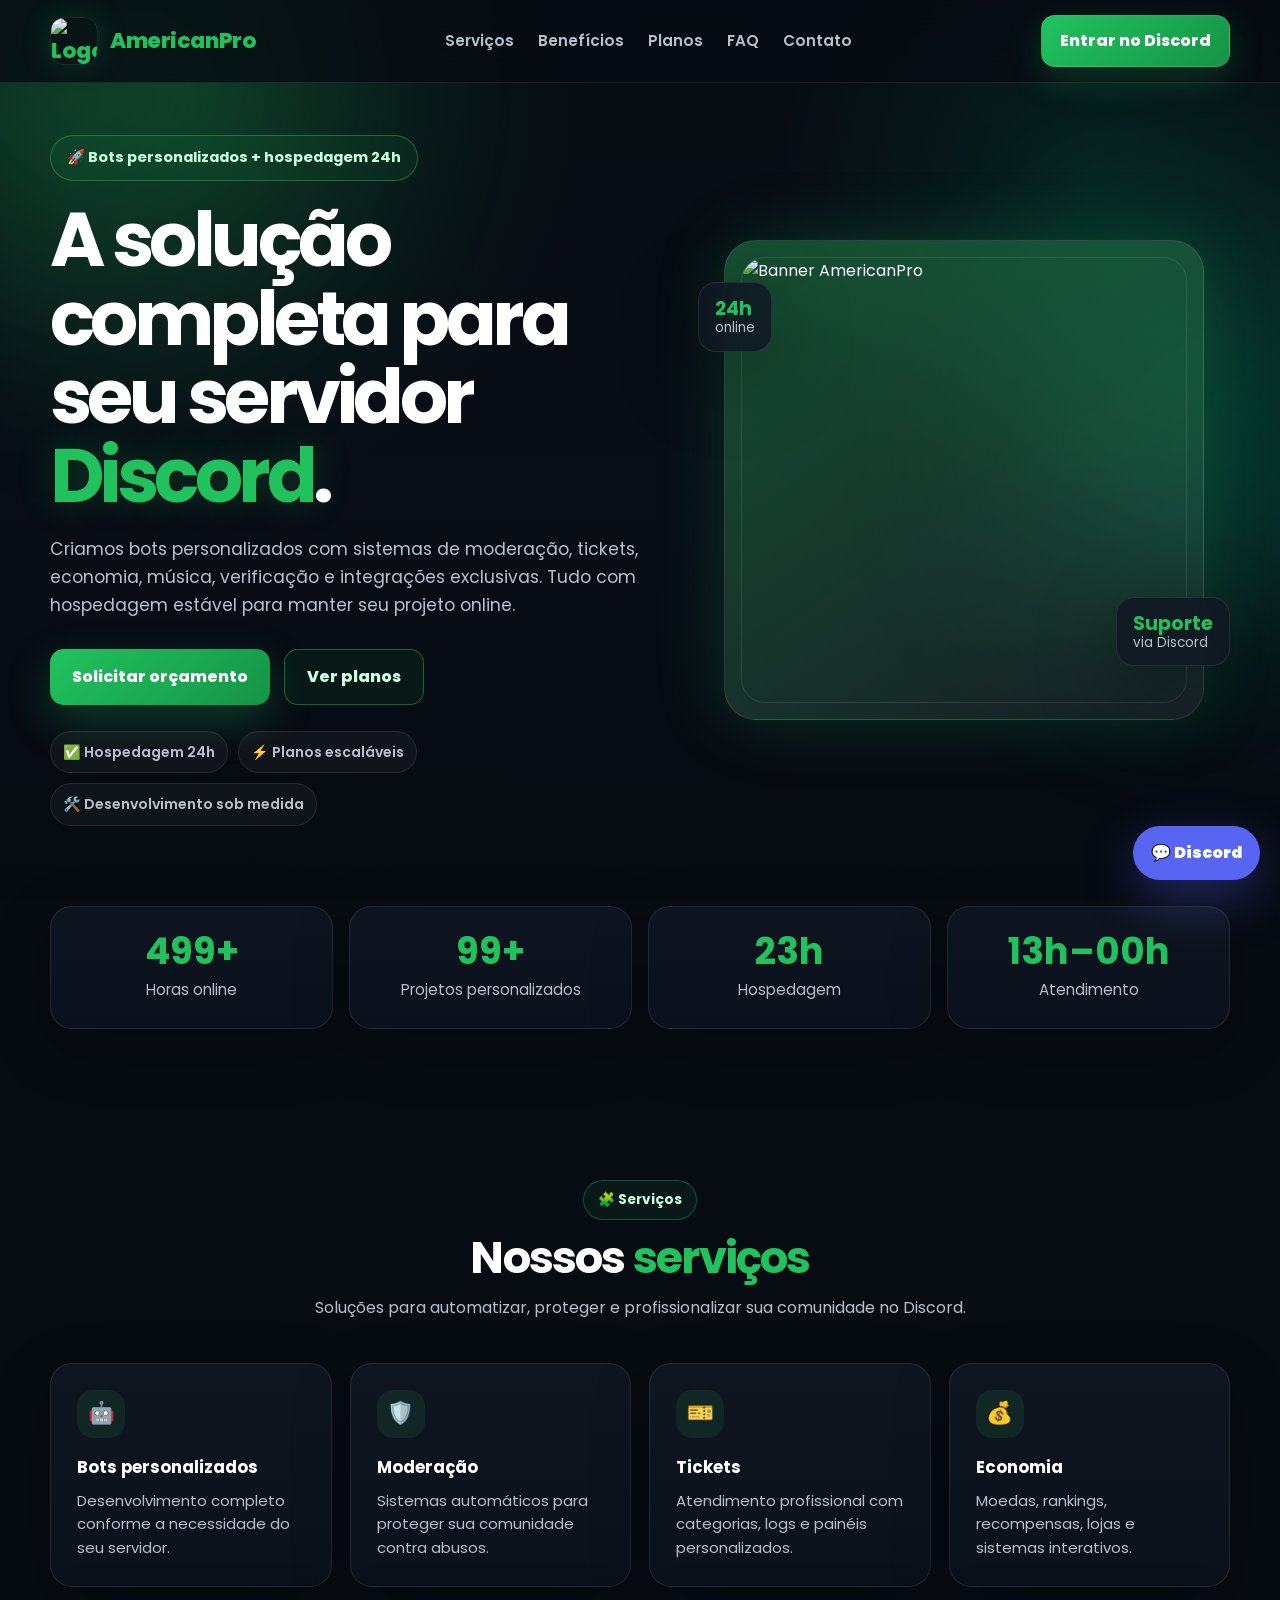
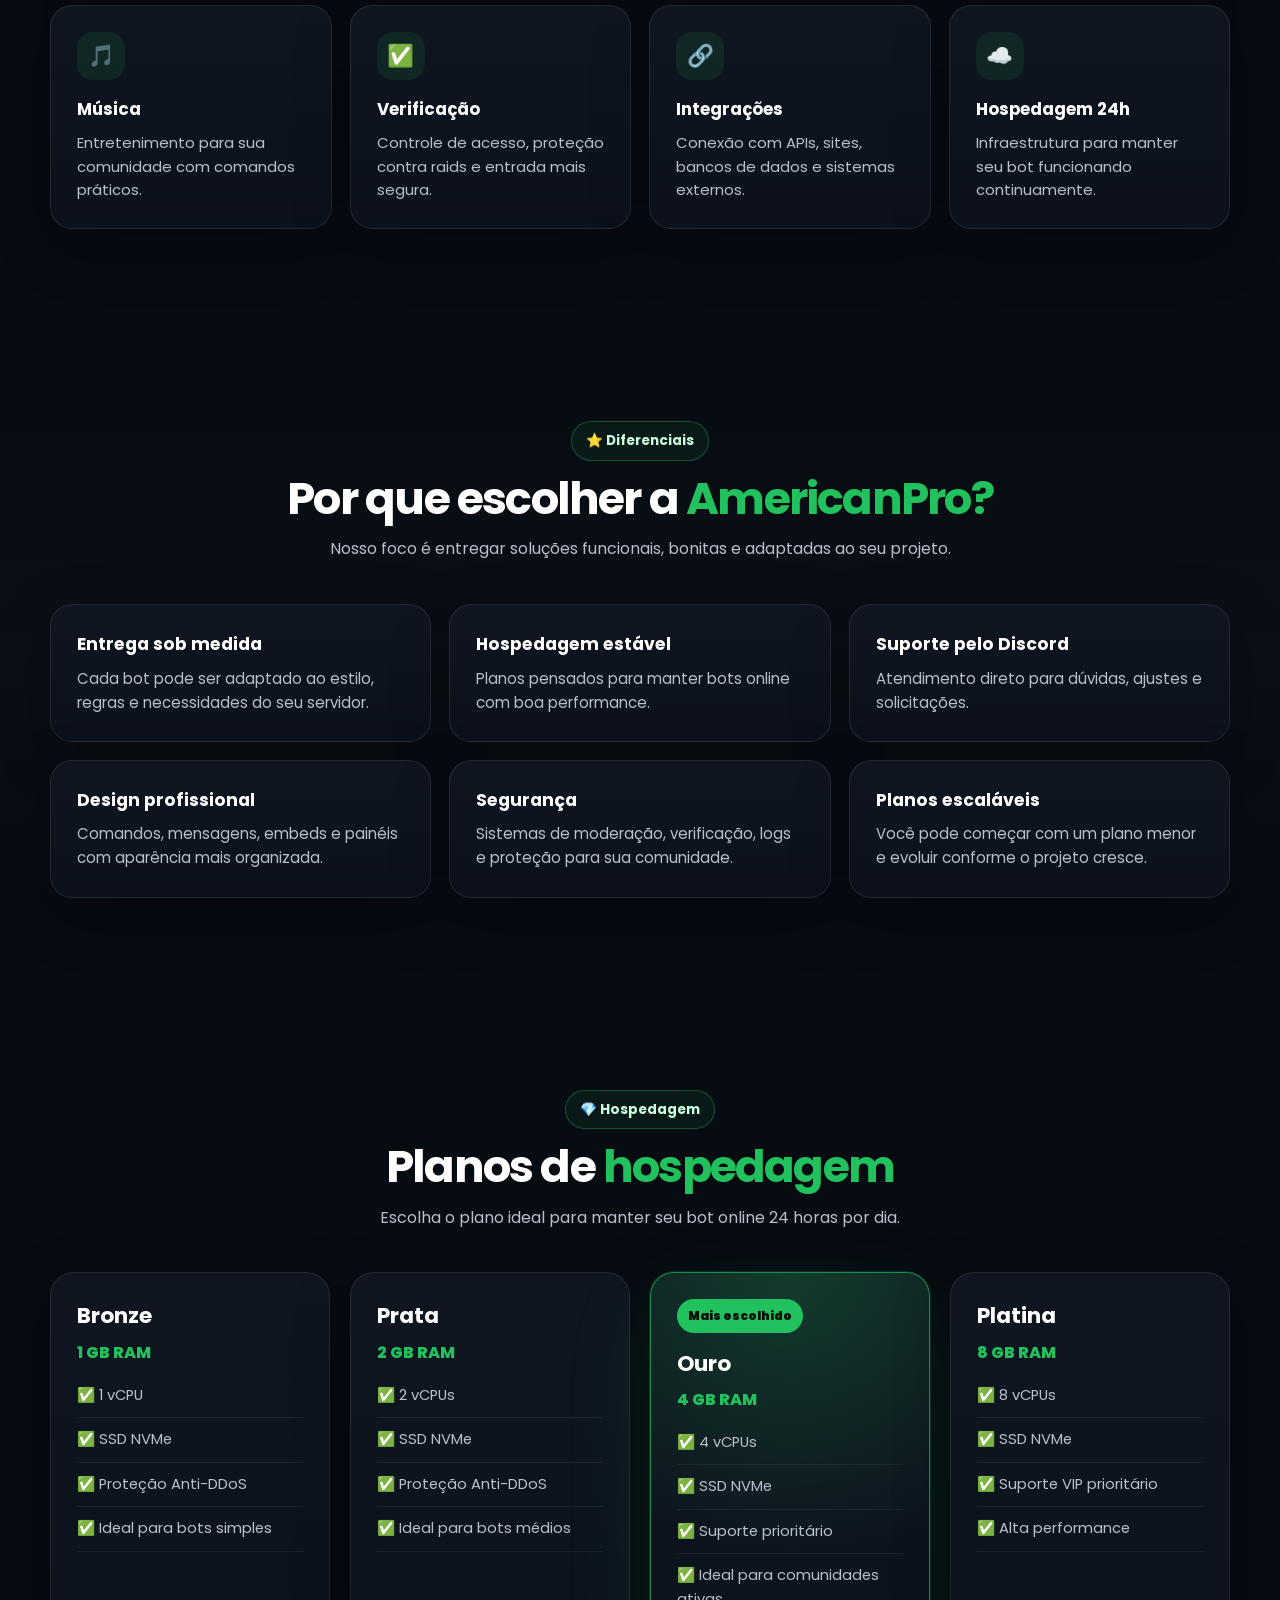
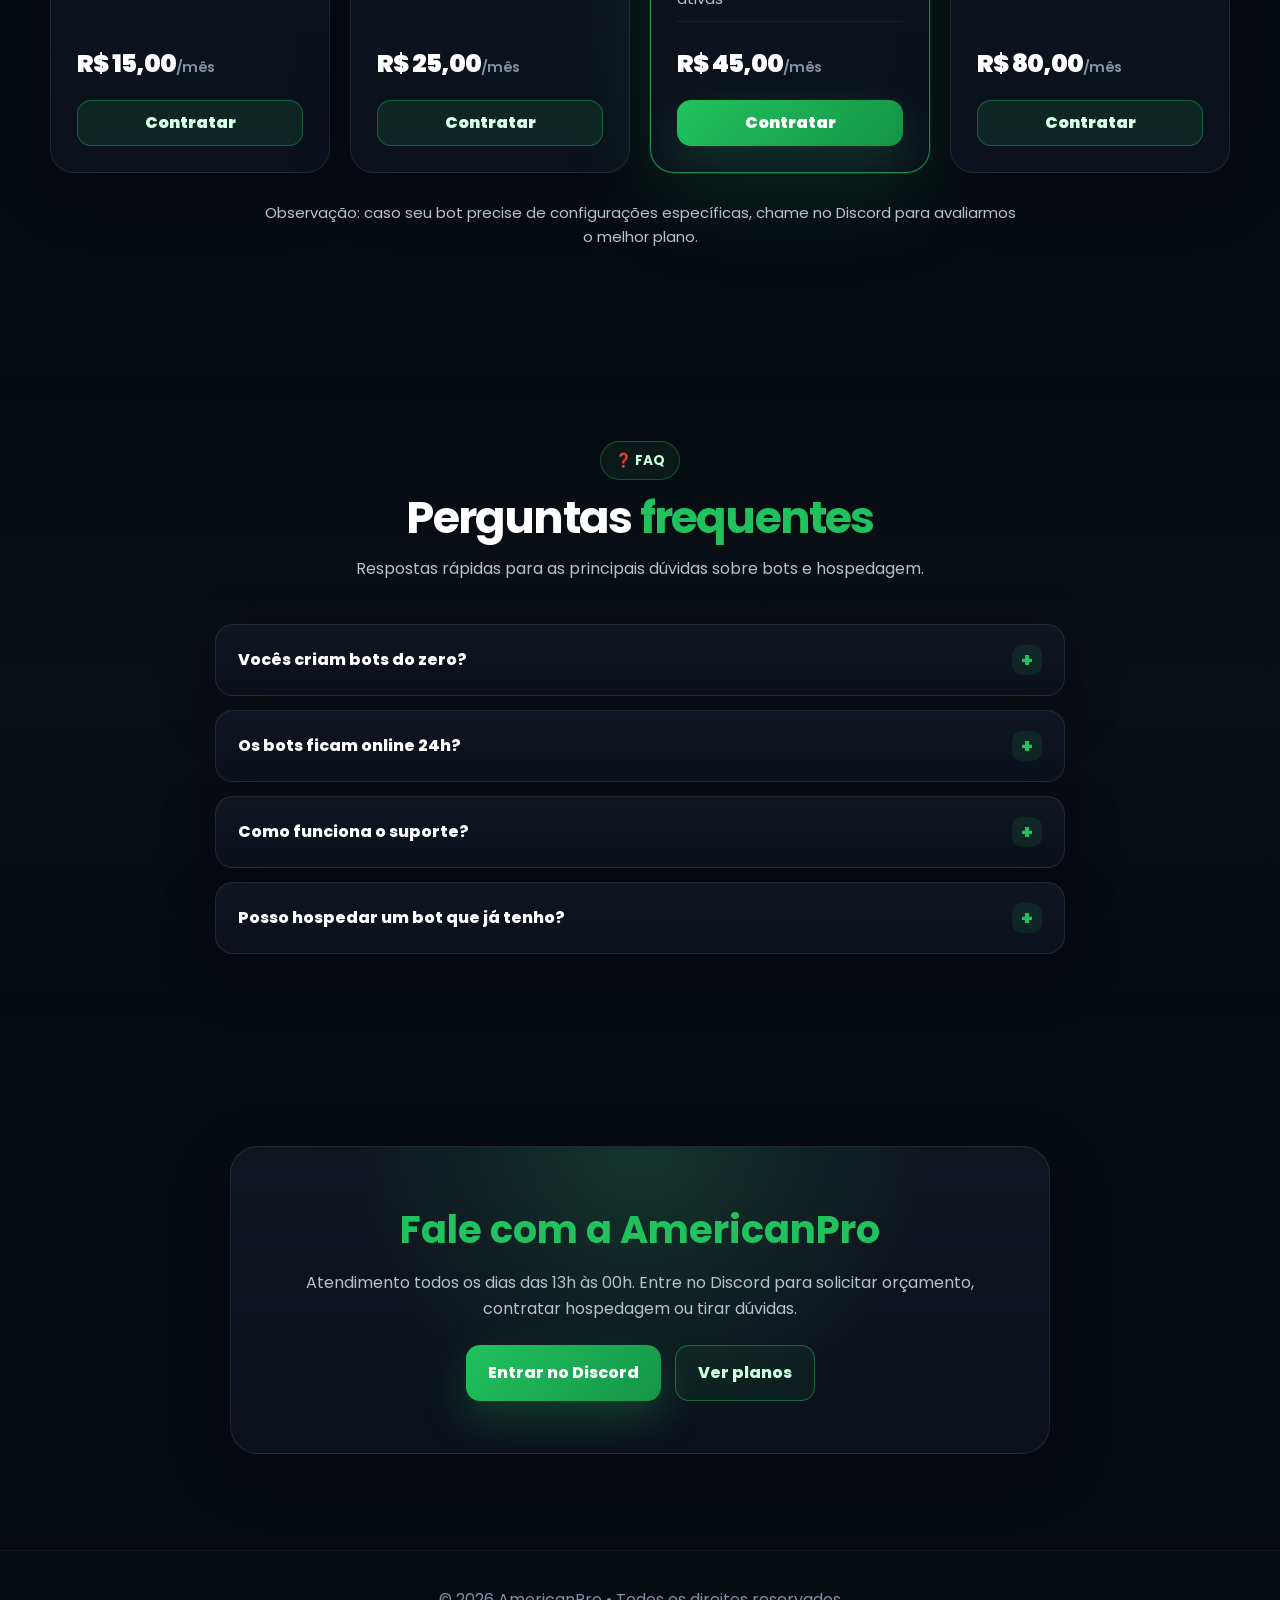
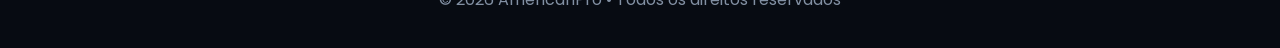
==== index.html @ 2234a525 "Change greeting from 'Hello World' to 'Goodbye World'" ====
<!DOCTYPE html>
<html lang="pt-BR">
<head>
<meta charset="UTF-8" />
<meta name="viewport" content="width=device-width, initial-scale=1.0" />

<title>AmericanPro | Bots para Discord e Hospedagem 24h</title>
<meta name="description" content="Bots personalizados para Discord, sistemas de moderação, tickets, economia, música, verificação, integrações e hospedagem 24h." />
<meta name="theme-color" content="#070b12" />

<link rel="preconnect" href="https://fonts.googleapis.com">
<link rel="preconnect" href="https://fonts.gstatic.com" crossorigin>
<link href="https://fonts.googleapis.com/css2?family=Poppins:wght@300;400;500;600;700;800&display=swap" rel="stylesheet">

<style>
:root {
  --bg: #070b12;
  --card: #101722;
  --card-2: #0c121d;
  --text: #ffffff;
  --muted: #b8c0cc;
  --muted-2: #8290a3;
  --primary: #21C25E;
  --primary-2: #00ff99;
  --discord: #5865F2;
  --border: rgba(255,255,255,.09);
  --shadow: 0 24px 80px rgba(0,0,0,.35);
  --radius: 22px;
  --container: 1180px;
}

* {
  margin: 0;
  padding: 0;
  box-sizing: border-box;
}

html {
  scroll-behavior: smooth;
  scroll-padding-top: 96px;
}

body {
  font-family: 'Poppins', sans-serif;
  background: var(--bg);
  color: var(--text);
  line-height: 1.6;
  overflow-x: hidden;
}

body::before {
  content: "";
  position: fixed;
  inset: 0;
  z-index: 0;
  pointer-events: none;
  background:
    radial-gradient(circle at 15% 10%, rgba(33,194,94,.16), transparent 30%),
    radial-gradient(circle at 85% 20%, rgba(0,255,153,.09), transparent 25%),
    linear-gradient(180deg, #070b12 0%, #080d16 55%, #060a11 100%);
}

body.menu-open {
  overflow: hidden;
}

::selection {
  background: rgba(33,194,94,.35);
}

img {
  display: block;
  max-width: 100%;
}

a {
  color: inherit;
}

button {
  font-family: inherit;
}

main,
.footer {
  position: relative;
  z-index: 1;
}

.bg-blur {
  position: fixed;
  border-radius: 50%;
  filter: blur(120px);
  z-index: 0;
  opacity: .22;
  pointer-events: none;
}

.blur1 {
  width: 420px;
  height: 420px;
  background: var(--primary);
  top: -130px;
  left: -120px;
}

.blur2 {
  width: 360px;
  height: 360px;
  background: var(--primary-2);
  right: -130px;
  top: 260px;
}

.container {
  width: min(var(--container), calc(100% - 40px));
  margin-inline: auto;
}

.section {
  padding: 96px 0;
}

.section-alt {
  background: linear-gradient(180deg, transparent, rgba(255,255,255,.02), transparent);
}

.section-header {
  max-width: 760px;
  margin: 0 auto 42px;
  text-align: center;
}

.eyebrow {
  display: inline-flex;
  align-items: center;
  gap: 8px;
  margin-bottom: 12px;
  padding: 8px 14px;
  border: 1px solid rgba(33,194,94,.35);
  border-radius: 999px;
  color: #caffdf;
  background: rgba(33,194,94,.08);
  font-size: .85rem;
  font-weight: 700;
}

.section-title {
  font-size: clamp(2rem, 4vw, 2.8rem);
  line-height: 1.15;
  letter-spacing: -0.04em;
  margin-bottom: 12px;
}

.section-title span {
  color: var(--primary);
}

.section-subtitle {
  color: var(--muted);
  font-size: 1rem;
}

/* Header */

.site-header {
  position: fixed;
  inset: 0 0 auto 0;
  z-index: 1000;
  background: rgba(7,11,18,.78);
  backdrop-filter: blur(18px);
  -webkit-backdrop-filter: blur(18px);
  border-bottom: 1px solid var(--border);
}

.header-inner {
  min-height: 82px;
  display: flex;
  align-items: center;
  justify-content: space-between;
  gap: 18px;
}

.logo {
  display: flex;
  align-items: center;
  gap: 12px;
  text-decoration: none;
  color: var(--primary);
  font-weight: 800;
  font-size: 1.35rem;
  letter-spacing: -0.02em;
}

.logo img {
  width: 48px;
  height: 48px;
  object-fit: cover;
  border-radius: 14px;
  border: 1px solid var(--border);
  box-shadow: 0 0 30px rgba(33,194,94,.18);
}

.nav {
  display: flex;
  align-items: center;
  gap: 24px;
}

.nav a {
  color: var(--muted);
  text-decoration: none;
  font-weight: 600;
  font-size: .95rem;
  transition: .25s;
}

.nav a:hover {
  color: var(--primary);
}

.nav-cta {
  display: none;
}

.header-cta {
  white-space: nowrap;
  text-decoration: none;
  color: #fff;
  font-weight: 800;
  padding: 12px 18px;
  border-radius: 14px;
  background: linear-gradient(135deg, var(--primary), #159447);
  box-shadow: 0 12px 34px rgba(33,194,94,.22);
  border: 1px solid rgba(255,255,255,.1);
  transition: .25s;
}

.header-cta:hover {
  transform: translateY(-2px);
  box-shadow: 0 16px 42px rgba(33,194,94,.32);
}

.menu-toggle {
  display: none;
  width: 44px;
  height: 44px;
  border: 1px solid var(--border);
  border-radius: 14px;
  background: rgba(255,255,255,.04);
  color: #fff;
  cursor: pointer;
}

.menu-toggle span {
  display: block;
  width: 18px;
  height: 2px;
  border-radius: 999px;
  background: currentColor;
  transition: .25s;
}

.menu-toggle.active span:nth-child(1) {
  transform: translateY(6px) rotate(45deg);
}

.menu-toggle.active span:nth-child(2) {
  opacity: 0;
}

.menu-toggle.active span:nth-child(3) {
  transform: translateY(-6px) rotate(-45deg);
}

/* Hero */

.hero {
  min-height: 100svh;
  padding: 135px 0 80px;
  display: flex;
  align-items: center;
}

.hero-grid {
  display: grid;
  grid-template-columns: 1.05fr .95fr;
  align-items: center;
  gap: 60px;
}

.badge {
  display: inline-flex;
  align-items: center;
  gap: 8px;
  margin-bottom: 20px;
  padding: 10px 16px;
  border: 1px solid rgba(33,194,94,.45);
  border-radius: 999px;
  background: rgba(33,194,94,.08);
  color: #caffdf;
  font-weight: 700;
  font-size: .92rem;
}

.hero h1 {
  font-size: clamp(2.5rem, 6vw, 4.7rem);
  line-height: 1.05;
  letter-spacing: -0.06em;
  margin-bottom: 20px;
}

.hero h1 span {
  color: var(--primary);
  text-shadow: 0 0 35px rgba(33,194,94,.25);
}

.hero p {
  max-width: 660px;
  color: var(--muted);
  font-size: 1.08rem;
  margin-bottom: 30px;
}

.hero-actions {
  display: flex;
  gap: 14px;
  flex-wrap: wrap;
}

.btn {
  min-height: 50px;
  display: inline-flex;
  align-items: center;
  justify-content: center;
  gap: 8px;
  padding: 14px 22px;
  border-radius: 14px;
  font-weight: 800;
  text-decoration: none;
  transition: .25s;
}

.btn:hover {
  transform: translateY(-3px);
}

.btn-primary {
  color: #fff;
  background: linear-gradient(135deg, var(--primary), #159447);
  box-shadow: 0 16px 42px rgba(33,194,94,.25);
}

.btn-secondary {
  color: #caffdf;
  border: 1px solid rgba(33,194,94,.45);
  background: rgba(33,194,94,.07);
}

.trust-row {
  display: flex;
  flex-wrap: wrap;
  gap: 10px;
  margin-top: 26px;
}

.trust-pill {
  padding: 9px 12px;
  border-radius: 999px;
  border: 1px solid var(--border);
  background: rgba(255,255,255,.04);
  color: var(--muted);
  font-size: .88rem;
  font-weight: 600;
}

.hero-visual {
  position: relative;
  min-height: 430px;
  display: grid;
  place-items: center;
}

.hero-image-wrap {
  width: min(100%, 480px);
  position: relative;
  padding: 16px;
  border-radius: 32px;
  background:
    linear-gradient(145deg, rgba(33,194,94,.35), rgba(255,255,255,.04)),
    rgba(255,255,255,.03);
  border: 1px solid rgba(255,255,255,.1);
  box-shadow: 0 0 70px rgba(33,194,94,.2);
  animation: float 5s ease-in-out infinite;
}

.hero-image-wrap img {
  width: 100%;
  aspect-ratio: 1 / 1;
  object-fit: cover;
  border-radius: 24px;
  border: 1px solid rgba(255,255,255,.1);
}

.mini-card {
  position: absolute;
  display: grid;
  line-height: 1.2;
  padding: 14px 16px;
  border-radius: 18px;
  background: rgba(16,23,34,.84);
  border: 1px solid var(--border);
  backdrop-filter: blur(14px);
  -webkit-backdrop-filter: blur(14px);
  box-shadow: var(--shadow);
}

.mini-card strong {
  color: var(--primary);
  font-size: 1.2rem;
}

.mini-card span {
  color: var(--muted);
  font-size: .85rem;
}

.mini-card-1 {
  top: 42px;
  left: 0;
}

.mini-card-2 {
  right: 0;
  bottom: 54px;
}

@keyframes float {
  50% {
    transform: translateY(-14px);
  }
}

/* Stats */

.stats {
  padding: 0 0 55px;
}

.stats-grid {
  display: grid;
  grid-template-columns: repeat(4, 1fr);
  gap: 16px;
}

.stat {
  padding: 26px;
  border-radius: 22px;
  text-align: center;
  background: linear-gradient(180deg, rgba(16,23,34,.92), rgba(12,18,29,.92));
  border: 1px solid var(--border);
  box-shadow: 0 18px 60px rgba(0,0,0,.22);
}

.stat h2 {
  color: var(--primary);
  font-size: clamp(1.7rem, 3vw, 2.3rem);
  line-height: 1;
  margin-bottom: 8px;
}

.stat p {
  color: var(--muted);
  font-size: .94rem;
}

/* Cards */

.services-grid {
  display: grid;
  grid-template-columns: repeat(4, 1fr);
  gap: 18px;
}

.service-card,
.benefit-card,
.plan-card,
.faq-item,
.contact-card {
  background: linear-gradient(180deg, rgba(16,23,34,.95), rgba(12,18,29,.95));
  border: 1px solid var(--border);
  box-shadow: 0 18px 60px rgba(0,0,0,.22);
}

.service-card {
  position: relative;
  overflow: hidden;
  padding: 26px;
  border-radius: var(--radius);
  transition: .3s;
}

.service-card::before {
  content: "";
  position: absolute;
  inset: 0;
  background: linear-gradient(135deg, rgba(33,194,94,.18), transparent 45%);
  opacity: 0;
  transition: .3s;
}

.service-card:hover {
  transform: translateY(-7px);
  border-color: rgba(33,194,94,.38);
}

.service-card:hover::before {
  opacity: 1;
}

.service-card > * {
  position: relative;
  z-index: 1;
}

.card-icon {
  width: 48px;
  height: 48px;
  display: grid;
  place-items: center;
  margin-bottom: 16px;
  border-radius: 16px;
  background: rgba(33,194,94,.1);
  color: var(--primary);
  font-size: 1.35rem;
}

.service-card h3 {
  font-size: 1.05rem;
  margin-bottom: 8px;
}

.service-card p {
  color: var(--muted);
  font-size: .93rem;
}

/* Benefícios */

.benefits-grid {
  display: grid;
  grid-template-columns: repeat(3, 1fr);
  gap: 18px;
}

.benefit-card {
  padding: 26px;
  border-radius: var(--radius);
}

.benefit-card strong {
  display: block;
  margin-bottom: 8px;
  font-size: 1.08rem;
}

.benefit-card p {
  color: var(--muted);
  font-size: .94rem;
}

/* Planos */

.pricing-grid {
  display: grid;
  grid-template-columns: repeat(4, 1fr);
  gap: 20px;
  align-items: stretch;
}

.plan-card {
  position: relative;
  display: flex;
  flex-direction: column;
  overflow: hidden;
  padding: 26px;
  border-radius: 24px;
  transition: .3s;
}

.plan-card:hover {
  transform: translateY(-8px);
  border-color: rgba(33,194,94,.38);
}

.plan-card.featured {
  border-color: rgba(33,194,94,.7);
  box-shadow:
    0 0 0 1px rgba(33,194,94,.18),
    0 30px 90px rgba(33,194,94,.12);
}

.plan-card.featured::before {
  content: "";
  position: absolute;
  inset: -1px;
  z-index: 0;
  pointer-events: none;
  background: radial-gradient(circle at top, rgba(33,194,94,.22), transparent 55%);
}

.plan-card > * {
  position: relative;
  z-index: 1;
}

.popular-badge {
  align-self: flex-start;
  margin-bottom: 14px;
  padding: 7px 11px;
  border-radius: 999px;
  color: #06100a;
  background: var(--primary);
  font-weight: 900;
  font-size: .75rem;
}

.plan-name {
  color: #fff;
  font-size: 1.35rem;
  margin-bottom: 6px;
}

.ram {
  color: var(--primary);
  font-weight: 800;
  margin-bottom: 18px;
}

.features {
  list-style: none;
  display: grid;
  gap: 10px;
  margin-bottom: 22px;
}

.features li {
  color: var(--muted);
  font-size: .92rem;
  padding-bottom: 10px;
  border-bottom: 1px solid rgba(255,255,255,.06);
}

.price {
  margin-top: auto;
  margin-bottom: 16px;
  font-size: 1.55rem;
  font-weight: 900;
  letter-spacing: -0.03em;
}

.price span {
  color: var(--muted-2);
  font-size: .9rem;
  font-weight: 600;
}

.buy-btn {
  width: 100%;
  min-height: 46px;
  display: inline-flex;
  align-items: center;
  justify-content: center;
  text-decoration: none;
  border-radius: 14px;
  color: #fff;
  font-weight: 900;
  background: linear-gradient(135deg, var(--primary), #159447);
  box-shadow: 0 16px 42px rgba(33,194,94,.2);
  transition: .25s;
}

.buy-btn:hover {
  transform: translateY(-2px);
  box-shadow: 0 18px 48px rgba(33,194,94,.3);
}

.plan-card:not(.featured) .buy-btn {
  color: #d8ffe7;
  background: rgba(33,194,94,.12);
  border: 1px solid rgba(33,194,94,.38);
  box-shadow: none;
}

.plan-card:not(.featured) .buy-btn:hover {
  color: #fff;
  background: var(--primary);
}

.plans-note {
  max-width: 760px;
  margin: 28px auto 0;
  text-align: center;
  color: var(--muted);
  font-size: .93rem;
}

/* FAQ */

.faq-list {
  max-width: 850px;
  margin: 0 auto;
  display: grid;
  gap: 14px;
}

.faq-item {
  overflow: hidden;
  border-radius: 18px;
}

.faq-question {
  width: 100%;
  padding: 20px 22px;
  border: none;
  background: transparent;
  color: #fff;
  cursor: pointer;
  text-align: left;
  display: flex;
  align-items: center;
  justify-content: space-between;
  gap: 18px;
  font-size: 1rem;
  font-weight: 800;
}

.faq-icon {
  width: 30px;
  height: 30px;
  flex: 0 0 30px;
  display: grid;
  place-items: center;
  border-radius: 10px;
  color: var(--primary);
  background: rgba(33,194,94,.11);
  font-size: 1.25rem;
  transition: .25s;
}

.faq-item.active {
  border-color: rgba(33,194,94,.42);
}

.faq-item.active .faq-icon {
  transform: rotate(45deg);
  color: #fff;
  background: var(--primary);
}

.faq-answer {
  max-height: 0;
  overflow: hidden;
  transition: max-height .35s ease;
}

.faq-answer p {
  padding: 0 22px 22px;
  color: var(--muted);
}

/* Contato */

.contact-card {
  max-width: 820px;
  margin: 0 auto;
  position: relative;
  overflow: hidden;
  text-align: center;
  padding: clamp(28px, 5vw, 52px);
  border-radius: 28px;
}

.contact-card::before {
  content: "";
  position: absolute;
  inset: 0;
  background: radial-gradient(circle at top, rgba(33,194,94,.18), transparent 55%);
  pointer-events: none;
}

.contact-card > * {
  position: relative;
  z-index: 1;
}

.contact-card h3 {
  color: var(--primary);
  font-size: clamp(1.8rem, 4vw, 2.4rem);
  margin-bottom: 10px;
}

.contact-card p {
  color: var(--muted);
  margin-bottom: 24px;
}

.contact-actions {
  display: flex;
  justify-content: center;
  gap: 14px;
  flex-wrap: wrap;
}

/* Footer */

.footer {
  padding: 36px 20px;
  text-align: center;
  color: var(--muted-2);
  border-top: 1px solid rgba(255,255,255,.06);
}

/* Botão flutuante */

.discord-float {
  position: fixed;
  right: 20px;
  bottom: 20px;
  z-index: 999;
  display: inline-flex;
  align-items: center;
  gap: 8px;
  text-decoration: none;
  color: #fff;
  font-weight: 900;
  padding: 14px 18px;
  border-radius: 999px;
  background: var(--discord);
  box-shadow: 0 18px 50px rgba(88,101,242,.35);
  transition: .25s;
}

.discord-float:hover {
  transform: translateY(-3px);
}

/* Animações */

.reveal {
  opacity: 1;
  transform: none;
}

body.animations-ready .reveal {
  opacity: 0;
  transform: translateY(18px);
  transition: opacity .65s ease, transform .65s ease;
}

body.animations-ready .reveal.visible {
  opacity: 1;
  transform: translateY(0);
}

/* Responsivo */

@media (max-width: 1100px) {
  .hero-grid {
    grid-template-columns: 1fr .85fr;
    gap: 36px;
  }

  .services-grid,
  .pricing-grid {
    grid-template-columns: repeat(2, 1fr);
  }

  .benefits-grid {
    grid-template-columns: repeat(2, 1fr);
  }
}

@media (max-width: 920px) {
  html {
    scroll-padding-top: 86px;
  }

  .container {
    width: min(var(--container), calc(100% - 32px));
  }

  .header-inner {
    min-height: 74px;
  }

  .logo {
    font-size: 1.18rem;
  }

  .logo img {
    width: 44px;
    height: 44px;
  }

  .header-cta {
    display: none;
  }

  .menu-toggle {
    display: flex;
    flex-direction: column;
    align-items: center;
    justify-content: center;
    gap: 4px;
  }

  .nav {
    position: fixed;
    top: 84px;
    left: 16px;
    right: 16px;
    display: grid;
    gap: 6px;
    padding: 14px;
    border-radius: 20px;
    background: rgba(10,15,25,.96);
    border: 1px solid var(--border);
    box-shadow: var(--shadow);
    opacity: 0;
    visibility: hidden;
    pointer-events: none;
    transform: translateY(-10px);
    transition: .25s;
  }

  .nav.open {
    opacity: 1;
    visibility: visible;
    pointer-events: auto;
    transform: translateY(0);
  }

  .nav a {
    padding: 12px 14px;
    border-radius: 12px;
  }

  .nav a:hover {
    background: rgba(33,194,94,.08);
  }

  .nav-cta {
    display: block;
    text-align: center;
    color: #fff !important;
    background: linear-gradient(135deg, var(--primary), #159447);
    margin-top: 4px;
  }

  .hero {
    min-height: auto;
    padding: 112px 0 54px;
  }

  .hero-grid {
    grid-template-columns: 1fr;
    text-align: center;
  }

  .hero p {
    margin-inline: auto;
  }

  .hero-actions,
  .trust-row {
    justify-content: center;
  }

  .hero-visual {
    min-height: auto;
  }

  .hero-image-wrap {
    width: min(440px, 100%);
  }

  .mini-card {
    display: none;
  }

  .stats-grid {
    grid-template-columns: repeat(2, 1fr);
  }

  .section {
    padding: 74px 0;
  }
}

@media (max-width: 640px) {
  .container {
    width: min(var(--container), calc(100% - 28px));
  }

  .hero h1 {
    font-size: clamp(2.25rem, 11vw, 3.1rem);
  }

  .hero-actions {
    flex-direction: column;
    align-items: stretch;
  }

  .btn {
    width: 100%;
  }

  .trust-row {
    display: grid;
    grid-template-columns: 1fr;
  }

  .stats-grid,
  .services-grid,
  .benefits-grid,
  .pricing-grid {
    grid-template-columns: 1fr;
  }

  .stat {
    padding: 22px;
  }

  .contact-actions {
    flex-direction: column;
  }

  .discord-float {
    right: 14px;
    bottom: 14px;
    padding: 12px 14px;
    font-size: .9rem;
  }

  .footer {
    padding-bottom: 78px;
  }
}

@media (prefers-reduced-motion: reduce) {
  html {
    scroll-behavior: auto;
  }

  *,
  *::before,
  *::after {
    animation: none !important;
    transition: none !important;
  }

  body.animations-ready .reveal {
    opacity: 1;
    transform: none;
  }
}
</style>
</head>

<body>
<div class="bg-blur blur1"></div>
<div class="bg-blur blur2"></div>

<header class="site-header">
  <div class="container header-inner">
    <a href="#inicio" class="logo" aria-label="AmericanPro - início">
      <img src="https://i.postimg.cc/7LhfFNQ4/baner.png" alt="Logo AmericanPro" width="48" height="48">
      <span>AmericanPro</span>
    </a>

    <nav id="menu" class="nav" aria-label="Menu principal">
      <a href="#servicos">Serviços</a>
      <a href="#beneficios">Benefícios</a>
      <a href="#planos">Planos</a>
      <a href="#faq">FAQ</a>
      <a href="#contato">Contato</a>
      <a class="nav-cta" href="https://discord.gg/4apRHpBa" target="_blank" rel="noopener noreferrer">Entrar no Discord</a>
    </nav>

    <a class="header-cta" href="https://discord.gg/4apRHpBa" target="_blank" rel="noopener noreferrer">Entrar no Discord</a>

    <button class="menu-toggle" type="button" aria-label="Abrir menu" aria-expanded="false" aria-controls="menu">
      <span></span>
      <span></span>
      <span></span>
    </button>
  </div>
</header>

<main>
  <section id="inicio" class="hero">
    <div class="container hero-grid">
      <div class="hero-content">
        <span class="badge">🚀 Bots personalizados + hospedagem 24h</span>

        <h1>A solução completa para seu servidor <span>Discord</span>.</h1>

        <p>
          Criamos bots personalizados com sistemas de moderação, tickets, economia,
          música, verificação e integrações exclusivas. Tudo com hospedagem estável
          para manter seu projeto online.
        </p>

        <div class="hero-actions">
          <a href="https://discord.gg/4apRHpBa" target="_blank" rel="noopener noreferrer" class="btn btn-primary">
            Solicitar orçamento
          </a>
          <a href="#planos" class="btn btn-secondary">
            Ver planos
          </a>
        </div>

        <div class="trust-row" aria-label="Diferenciais">
          <span class="trust-pill">✅ Hospedagem 24h</span>
          <span class="trust-pill">⚡ Planos escaláveis</span>
          <span class="trust-pill">🛠️ Desenvolvimento sob medida</span>
        </div>
      </div>

      <div class="hero-visual">
        <div class="hero-image-wrap">
          <img src="https://i.postimg.cc/7LhfFNQ4/baner.png" alt="Banner AmericanPro" fetchpriority="high">
        </div>

        <div class="mini-card mini-card-1">
          <strong>24h</strong>
          <span>online</span>
        </div>

        <div class="mini-card mini-card-2">
          <strong>Suporte</strong>
          <span>via Discord</span>
        </div>
      </div>
    </div>
  </section>

  <section class="stats" aria-label="Estatísticas da AmericanPro">
    <div class="container stats-grid">
      <article class="stat reveal">
        <h2><span class="counter" data-target="500" data-suffix="+">0</span></h2>
        <p>Horas online</p>
      </article>

      <article class="stat reveal">
        <h2><span class="counter" data-target="100" data-suffix="+">0</span></h2>
        <p>Projetos personalizados</p>
      </article>

      <article class="stat reveal">
        <h2><span class="counter" data-target="24" data-suffix="h">0</span></h2>
        <p>Hospedagem</p>
      </article>

      <article class="stat reveal">
        <h2>13h–00h</h2>
        <p>Atendimento</p>
      </article>
    </div>
  </section>

  <section id="servicos" class="section">
    <div class="container">
      <div class="section-header reveal">
        <span class="eyebrow">🧩 Serviços</span>
        <h2 class="section-title">Nossos <span>serviços</span></h2>
        <p class="section-subtitle">
          Soluções para automatizar, proteger e profissionalizar sua comunidade no Discord.
        </p>
      </div>

      <div class="services-grid">
        <article class="service-card reveal">
          <div class="card-icon">🤖</div>
          <h3>Bots personalizados</h3>
          <p>Desenvolvimento completo conforme a necessidade do seu servidor.</p>
        </article>

        <article class="service-card reveal">
          <div class="card-icon">🛡️</div>
          <h3>Moderação</h3>
          <p>Sistemas automáticos para proteger sua comunidade contra abusos.</p>
        </article>

        <article class="service-card reveal">
          <div class="card-icon">🎫</div>
          <h3>Tickets</h3>
          <p>Atendimento profissional com categorias, logs e painéis personalizados.</p>
        </article>

        <article class="service-card reveal">
          <div class="card-icon">💰</div>
          <h3>Economia</h3>
          <p>Moedas, rankings, recompensas, lojas e sistemas interativos.</p>
        </article>

        <article class="service-card reveal">
          <div class="card-icon">🎵</div>
          <h3>Música</h3>
          <p>Entretenimento para sua comunidade com comandos práticos.</p>
        </article>

        <article class="service-card reveal">
          <div class="card-icon">✅</div>
          <h3>Verificação</h3>
          <p>Controle de acesso, proteção contra raids e entrada mais segura.</p>
        </article>

        <article class="service-card reveal">
          <div class="card-icon">🔗</div>
          <h3>Integrações</h3>
          <p>Conexão com APIs, sites, bancos de dados e sistemas externos.</p>
        </article>

        <article class="service-card reveal">
          <div class="card-icon">☁️</div>
          <h3>Hospedagem 24h</h3>
          <p>Infraestrutura para manter seu bot funcionando continuamente.</p>
        </article>
      </div>
    </div>
  </section>

  <section id="beneficios" class="section section-alt">
    <div class="container">
      <div class="section-header reveal">
        <span class="eyebrow">⭐ Diferenciais</span>
        <h2 class="section-title">Por que escolher a <span>AmericanPro?</span></h2>
        <p class="section-subtitle">
          Nosso foco é entregar soluções funcionais, bonitas e adaptadas ao seu projeto.
        </p>
      </div>

      <div class="benefits-grid">
        <article class="benefit-card reveal">
          <strong>Entrega sob medida</strong>
          <p>Cada bot pode ser adaptado ao estilo, regras e necessidades do seu servidor.</p>
        </article>

        <article class="benefit-card reveal">
          <strong>Hospedagem estável</strong>
          <p>Planos pensados para manter bots online com boa performance.</p>
        </article>

        <article class="benefit-card reveal">
          <strong>Suporte pelo Discord</strong>
          <p>Atendimento direto para dúvidas, ajustes e solicitações.</p>
        </article>

        <article class="benefit-card reveal">
          <strong>Design profissional</strong>
          <p>Comandos, mensagens, embeds e painéis com aparência mais organizada.</p>
        </article>

        <article class="benefit-card reveal">
          <strong>Segurança</strong>
          <p>Sistemas de moderação, verificação, logs e proteção para sua comunidade.</p>
        </article>

        <article class="benefit-card reveal">
          <strong>Planos escaláveis</strong>
          <p>Você pode começar com um plano menor e evoluir conforme o projeto cresce.</p>
        </article>
      </div>
    </div>
  </section>

  <section id="planos" class="section">
    <div class="container">
      <div class="section-header reveal">
        <span class="eyebrow">💎 Hospedagem</span>
        <h2 class="section-title">Planos de <span>hospedagem</span></h2>
        <p class="section-subtitle">
          Escolha o plano ideal para manter seu bot online 24 horas por dia.
        </p>
      </div>

      <div class="pricing-grid">
        <article class="plan-card reveal">
          <h3 class="plan-name">Bronze</h3>
          <div class="ram">1 GB RAM</div>

          <ul class="features">
            <li>✅ 1 vCPU</li>
            <li>✅ SSD NVMe</li>
            <li>✅ Proteção Anti-DDoS</li>
            <li>✅ Ideal para bots simples</li>
          </ul>

          <div class="price">R$ 15,00<span>/mês</span></div>

          <a href="https://discord.gg/4apRHpBa" target="_blank" rel="noopener noreferrer" class="buy-btn" aria-label="Contratar plano Bronze no Discord">
            Contratar
          </a>
        </article>

        <article class="plan-card reveal">
          <h3 class="plan-name">Prata</h3>
          <div class="ram">2 GB RAM</div>

          <ul class="features">
            <li>✅ 2 vCPUs</li>
            <li>✅ SSD NVMe</li>
            <li>✅ Proteção Anti-DDoS</li>
            <li>✅ Ideal para bots médios</li>
          </ul>

          <div class="price">R$ 25,00<span>/mês</span></div>

          <a href="https://discord.gg/4apRHpBa" target="_blank" rel="noopener noreferrer" class="buy-btn" aria-label="Contratar plano Prata no Discord">
            Contratar
          </a>
        </article>

        <article class="plan-card featured reveal">
          <span class="popular-badge">Mais escolhido</span>
          <h3 class="plan-name">Ouro</h3>
          <div class="ram">4 GB RAM</div>

          <ul class="features">
            <li>✅ 4 vCPUs</li>
            <li>✅ SSD NVMe</li>
            <li>✅ Suporte prioritário</li>
            <li>✅ Ideal para comunidades ativas</li>
          </ul>

          <div class="price">R$ 45,00<span>/mês</span></div>

          <a href="https://discord.gg/4apRHpBa" target="_blank" rel="noopener noreferrer" class="buy-btn" aria-label="Contratar plano Ouro no Discord">
            Contratar
          </a>
        </article>

        <article class="plan-card reveal">
          <h3 class="plan-name">Platina</h3>
          <div class="ram">8 GB RAM</div>

          <ul class="features">
            <li>✅ 8 vCPUs</li>
            <li>✅ SSD NVMe</li>
            <li>✅ Suporte VIP prioritário</li>
            <li>✅ Alta performance</li>
          </ul>

          <div class="price">R$ 80,00<span>/mês</span></div>

          <a href="https://discord.gg/4apRHpBa" target="_blank" rel="noopener noreferrer" class="buy-btn" aria-label="Contratar plano Platina no Discord">
            Contratar
          </a>
        </article>
      </div>

      <p class="plans-note reveal">
        Observação: caso seu bot precise de configurações específicas, chame no Discord para avaliarmos o melhor plano.
      </p>
    </div>
  </section>

  <section id="faq" class="section section-alt">
    <div class="container">
      <div class="section-header reveal">
        <span class="eyebrow">❓ FAQ</span>
        <h2 class="section-title">Perguntas <span>frequentes</span></h2>
        <p class="section-subtitle">
          Respostas rápidas para as principais dúvidas sobre bots e hospedagem.
        </p>
      </div>

      <div class="faq-list">
        <div class="faq-item reveal">
          <button class="faq-question" type="button" aria-expanded="false" aria-controls="faq-1">
            <span>Vocês criam bots do zero?</span>
            <span class="faq-icon" aria-hidden="true">+</span>
          </button>
          <div id="faq-1" class="faq-answer">
            <p>Sim. Criamos bots personalizados de acordo com as funções que você precisa no seu servidor.</p>
          </div>
        </div>

        <div class="faq-item reveal">
          <button class="faq-question" type="button" aria-expanded="false" aria-controls="faq-2">
            <span>Os bots ficam online 24h?</span>
            <span class="faq-icon" aria-hidden="true">+</span>
          </button>
          <div id="faq-2" class="faq-answer">
            <p>Sim. Temos planos de hospedagem para manter seu bot online continuamente.</p>
          </div>
        </div>

        <div class="faq-item reveal">
          <button class="faq-question" type="button" aria-expanded="false" aria-controls="faq-3">
            <span>Como funciona o suporte?</span>
            <span class="faq-icon" aria-hidden="true">+</span>
          </button>
          <div id="faq-3" class="faq-answer">
            <p>O suporte é feito pelo Discord durante o horário de atendimento, das 13h às 00h.</p>
          </div>
        </div>

        <div class="faq-item reveal">
          <button class="faq-question" type="button" aria-expanded="false" aria-controls="faq-4">
            <span>Posso hospedar um bot que já tenho?</span>
            <span class="faq-icon" aria-hidden="true">+</span>
          </button>
          <div id="faq-4" class="faq-answer">
            <p>Sim. Podemos avaliar o seu bot e indicar o plano mais adequado para hospedar ele.</p>
          </div>
        </div>
      </div>
    </div>
  </section>

  <section id="contato" class="section">
    <div class="container">
      <div class="contact-card reveal">
        <h3>Fale com a AmericanPro</h3>
        <p>
          Atendimento todos os dias das 13h às 00h. Entre no Discord para solicitar orçamento,
          contratar hospedagem ou tirar dúvidas.
        </p>

        <div class="contact-actions">
          <a href="https://discord.gg/4apRHpBa" target="_blank" rel="noopener noreferrer" class="btn btn-primary">
            Entrar no Discord
          </a>
          <a href="#planos" class="btn btn-secondary">
            Ver planos
          </a>
        </div>
      </div>
    </div>
  </section>
</main>

<footer class="footer">
  <p>© <span id="year">2026</span> AmericanPro • Todos os direitos reservados</p>
</footer>

<a class="discord-float" href="https://discord.gg/4apRHpBa" target="_blank" rel="noopener noreferrer">
  💬 Discord
</a>

<script>
document.body.classList.add("animations-ready");

const menuToggle = document.querySelector(".menu-toggle");
const menu = document.querySelector("#menu");

function closeMenu() {
  if (!menu || !menuToggle) return;

  menu.classList.remove("open");
  menuToggle.classList.remove("active");
  menuToggle.setAttribute("aria-expanded", "false");
  menuToggle.setAttribute("aria-label", "Abrir menu");
  document.body.classList.remove("menu-open");
}

if (menuToggle && menu) {
  menuToggle.addEventListener("click", () => {
    const isOpen = menu.classList.toggle("open");

    menuToggle.classList.toggle("active", isOpen);
    menuToggle.setAttribute("aria-expanded", String(isOpen));
    menuToggle.setAttribute("aria-label", isOpen ? "Fechar menu" : "Abrir menu");
    document.body.classList.toggle("menu-open", isOpen);
  });

  menu.querySelectorAll("a").forEach(link => {
    link.addEventListener("click", closeMenu);
  });

  document.addEventListener("keydown", event => {
    if (event.key === "Escape") closeMenu();
  });
}

/* FAQ */
document.querySelectorAll(".faq-question").forEach(button => {
  button.addEventListener("click", () => {
    const item = button.closest(".faq-item");
    const answer = item.querySelector(".faq-answer");
    const isOpen = item.classList.contains("active");

    document.querySelectorAll(".faq-item").forEach(faq => {
      faq.classList.remove("active");

      const question = faq.querySelector(".faq-question");
      const content = faq.querySelector(".faq-answer");

      if (question) question.setAttribute("aria-expanded", "false");
      if (content) content.style.maxHeight = null;
    });

    if (!isOpen) {
      item.classList.add("active");
      button.setAttribute("aria-expanded", "true");
      answer.style.maxHeight = answer.scrollHeight + "px";
    }
  });
});

window.addEventListener("resize", () => {
  const openAnswer = document.querySelector(".faq-item.active .faq-answer");
  if (openAnswer) {
    openAnswer.style.maxHeight = openAnswer.scrollHeight + "px";
  }
});

/* Contadores */
const counters = document.querySelectorAll(".counter");
let countersStarted = false;

function animateCounter(counter) {
  const target = Number(counter.dataset.target) || 0;
  const suffix = counter.dataset.suffix || "";
  const duration = 1200;
  const start = performance.now();

  function update(now) {
    const progress = Math.min((now - start) / duration, 1);
    const eased = 1 - Math.pow(1 - progress, 3);
    const value = Math.floor(eased * target);

    counter.textContent = value + suffix;

    if (progress < 1) {
      requestAnimationFrame(update);
    } else {
      counter.textContent = target + suffix;
    }
  }

  requestAnimationFrame(update);
}

const statsSection = document.querySelector(".stats");

if (statsSection && counters.length && "IntersectionObserver" in window) {
  const statsObserver = new IntersectionObserver((entries, observer) => {
    const visible = entries.some(entry => entry.isIntersecting);

    if (visible && !countersStarted) {
      countersStarted = true;
      counters.forEach(animateCounter);
      observer.disconnect();
    }
  }, {
    threshold: .25
  });

  statsObserver.observe(statsSection);
} else {
  counters.forEach(counter => {
    counter.textContent = `${counter.dataset.target || "0"}${counter.dataset.suffix || ""}`;
  });
}

/* Animação ao rolar */
const reveals = document.querySelectorAll(".reveal");

if ("IntersectionObserver" in window) {
  const revealObserver = new IntersectionObserver((entries, observer) => {
    entries.forEach(entry => {
      if (entry.isIntersecting) {
        entry.target.classList.add("visible");
        observer.unobserve(entry.target);
      }
    });
  }, {
    threshold: .12
  });

  reveals.forEach(element => revealObserver.observe(element));
} else {
  reveals.forEach(element => element.classList.add("visible"));
}

/* Ano automático */
const year = document.querySelector("#year");
if (year) {
  year.textContent = new Date().getFullYear();
}
</script>
</body>
</html>
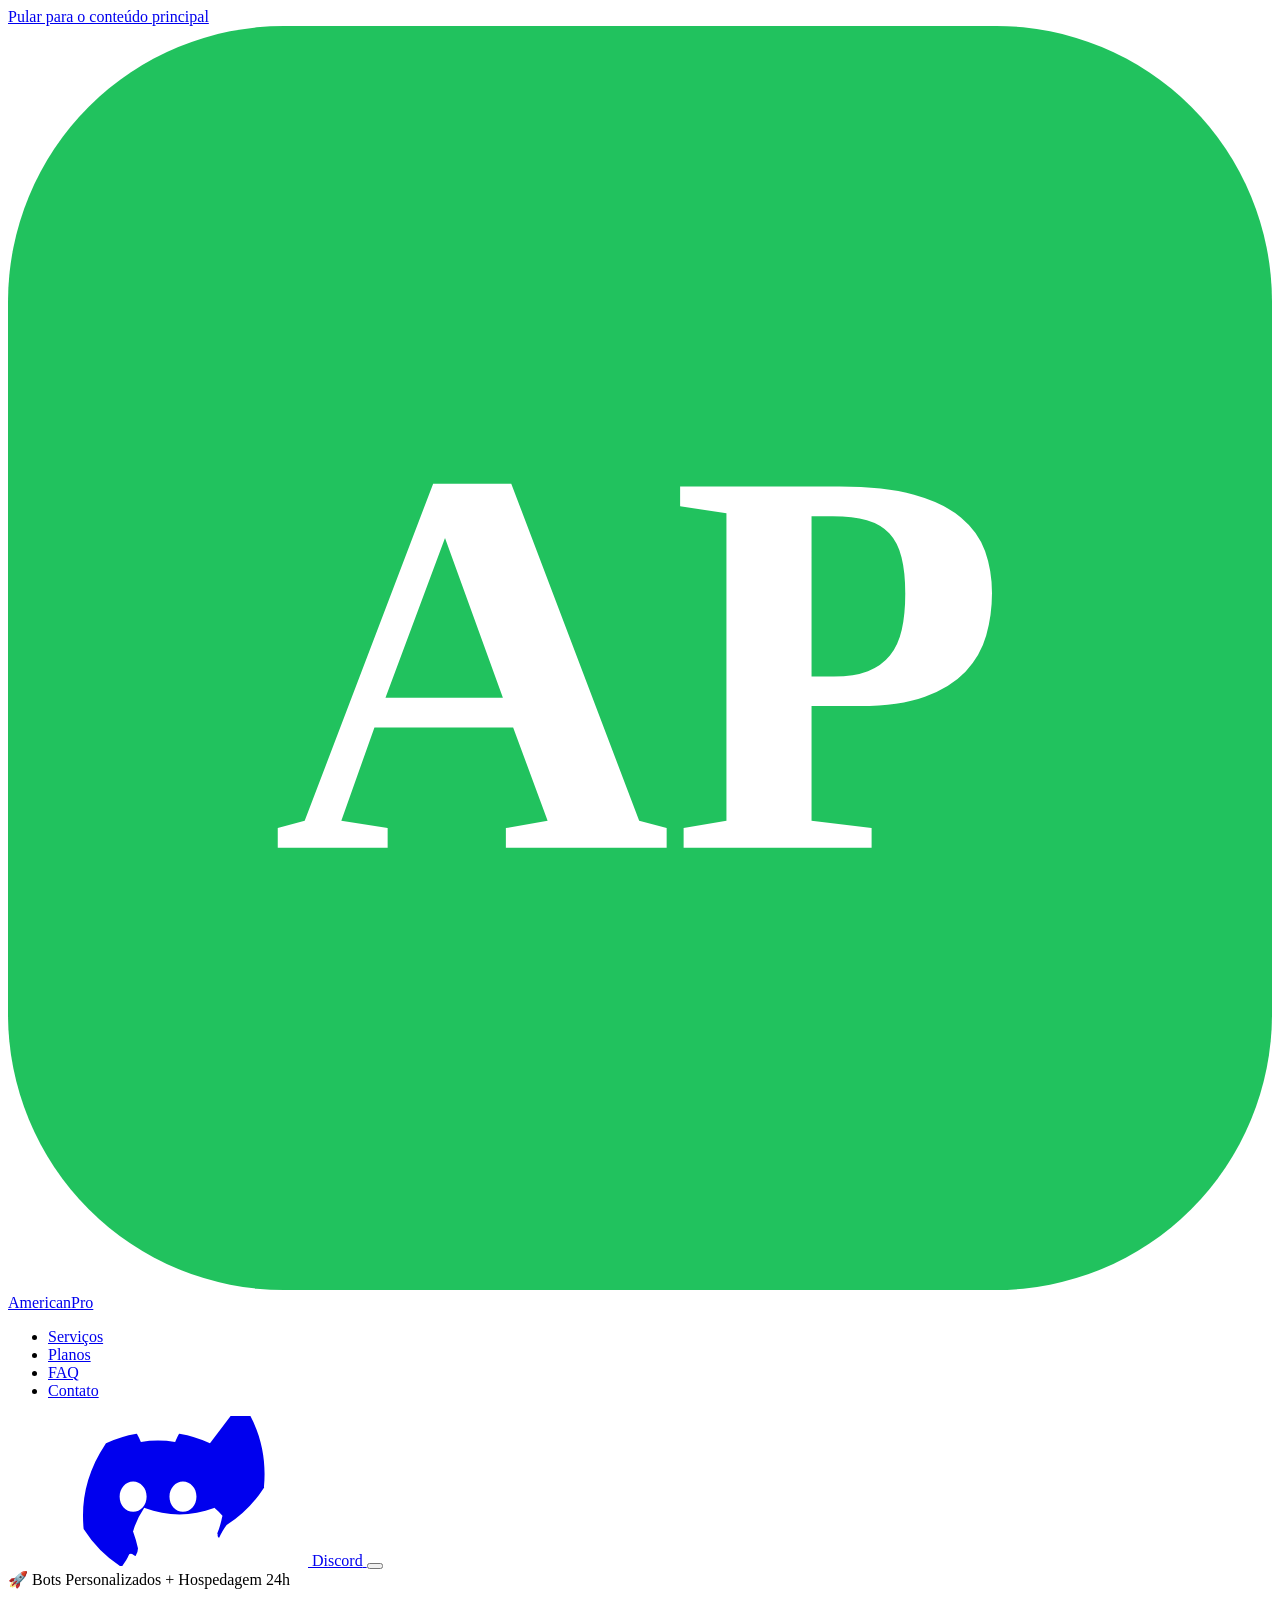
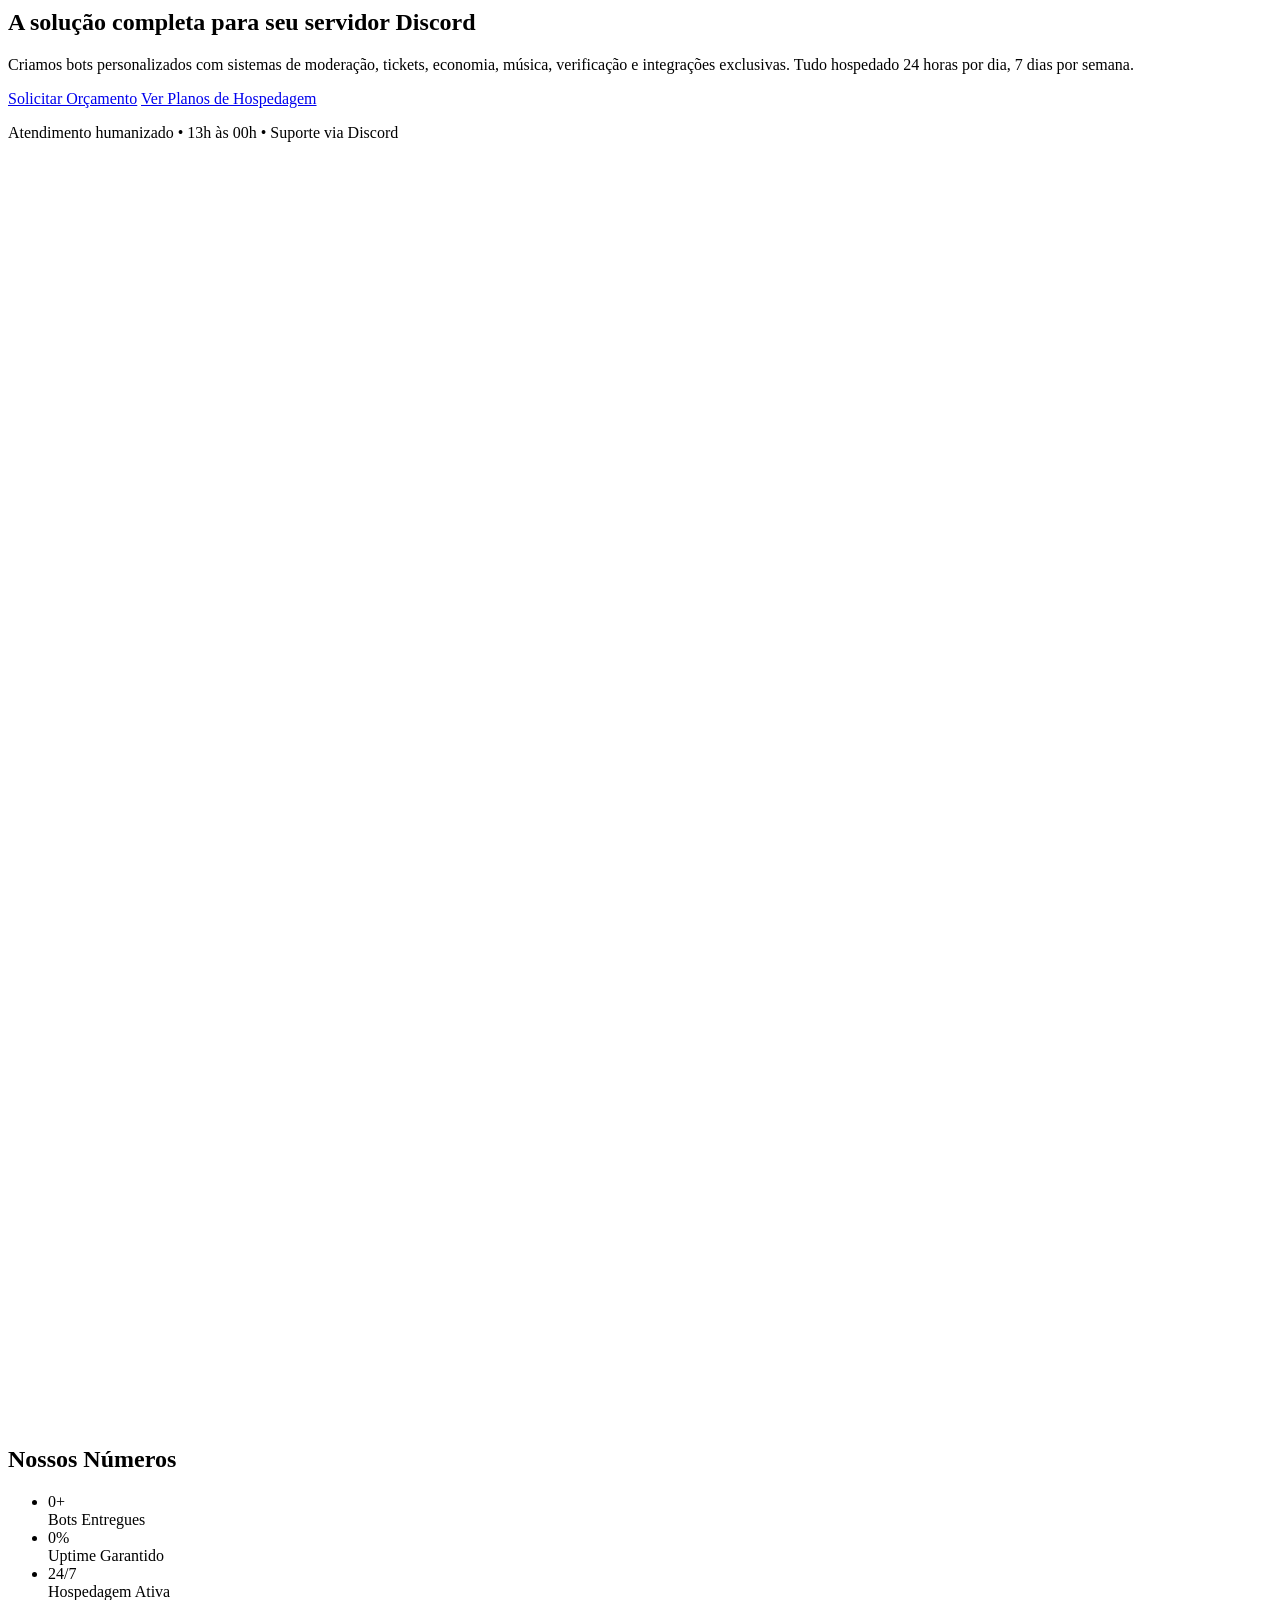
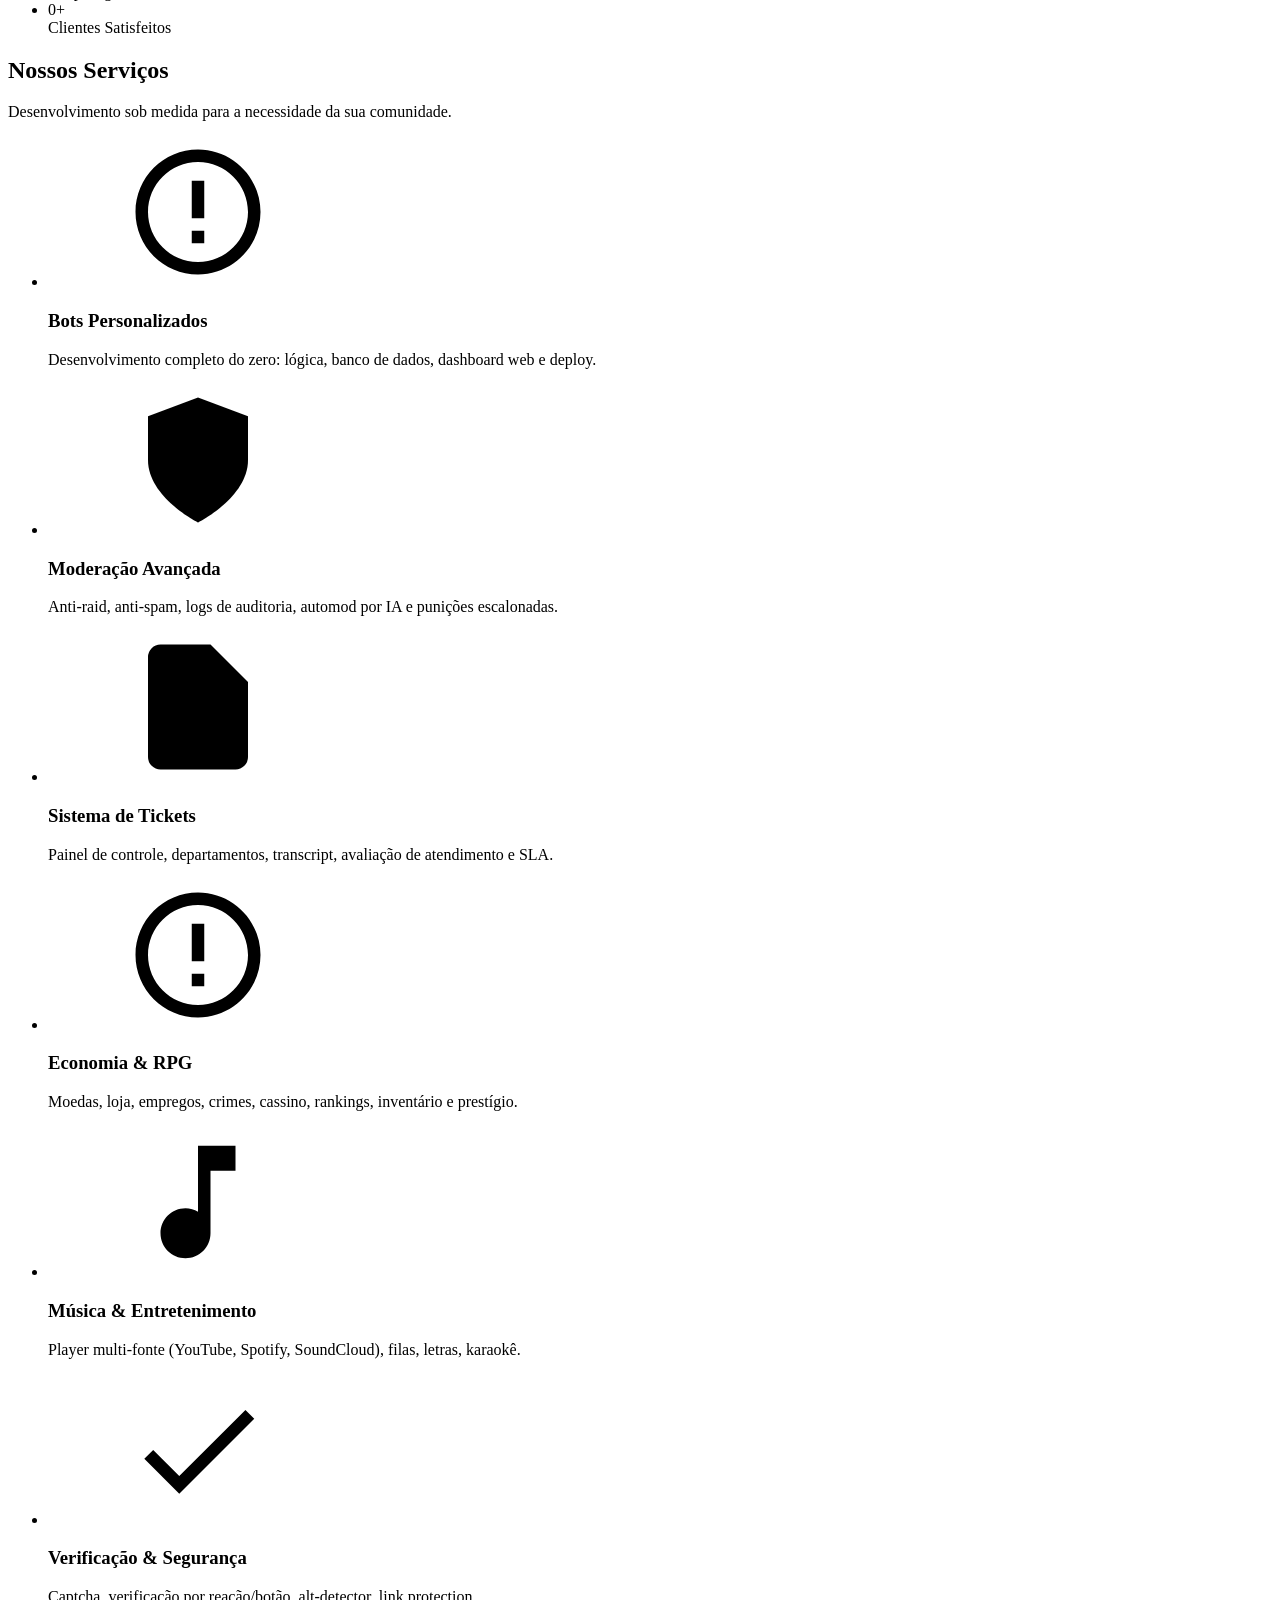
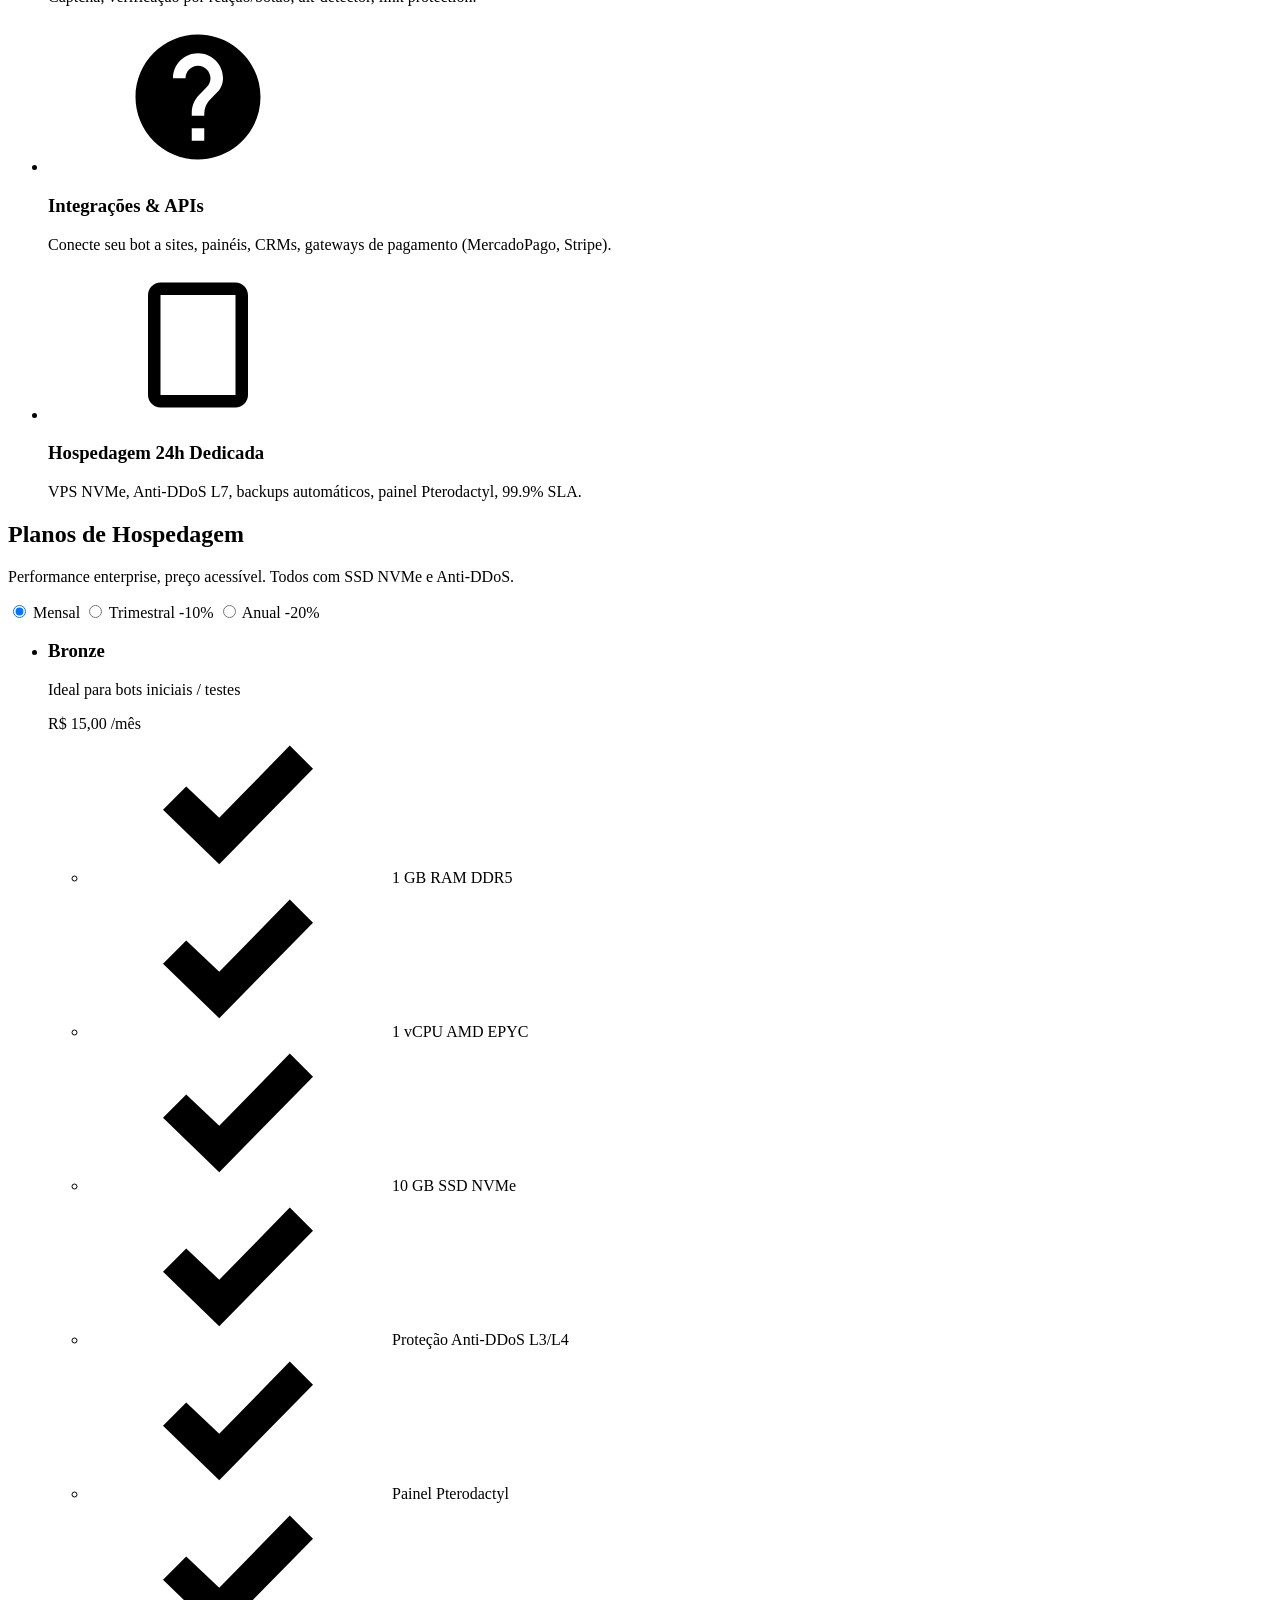
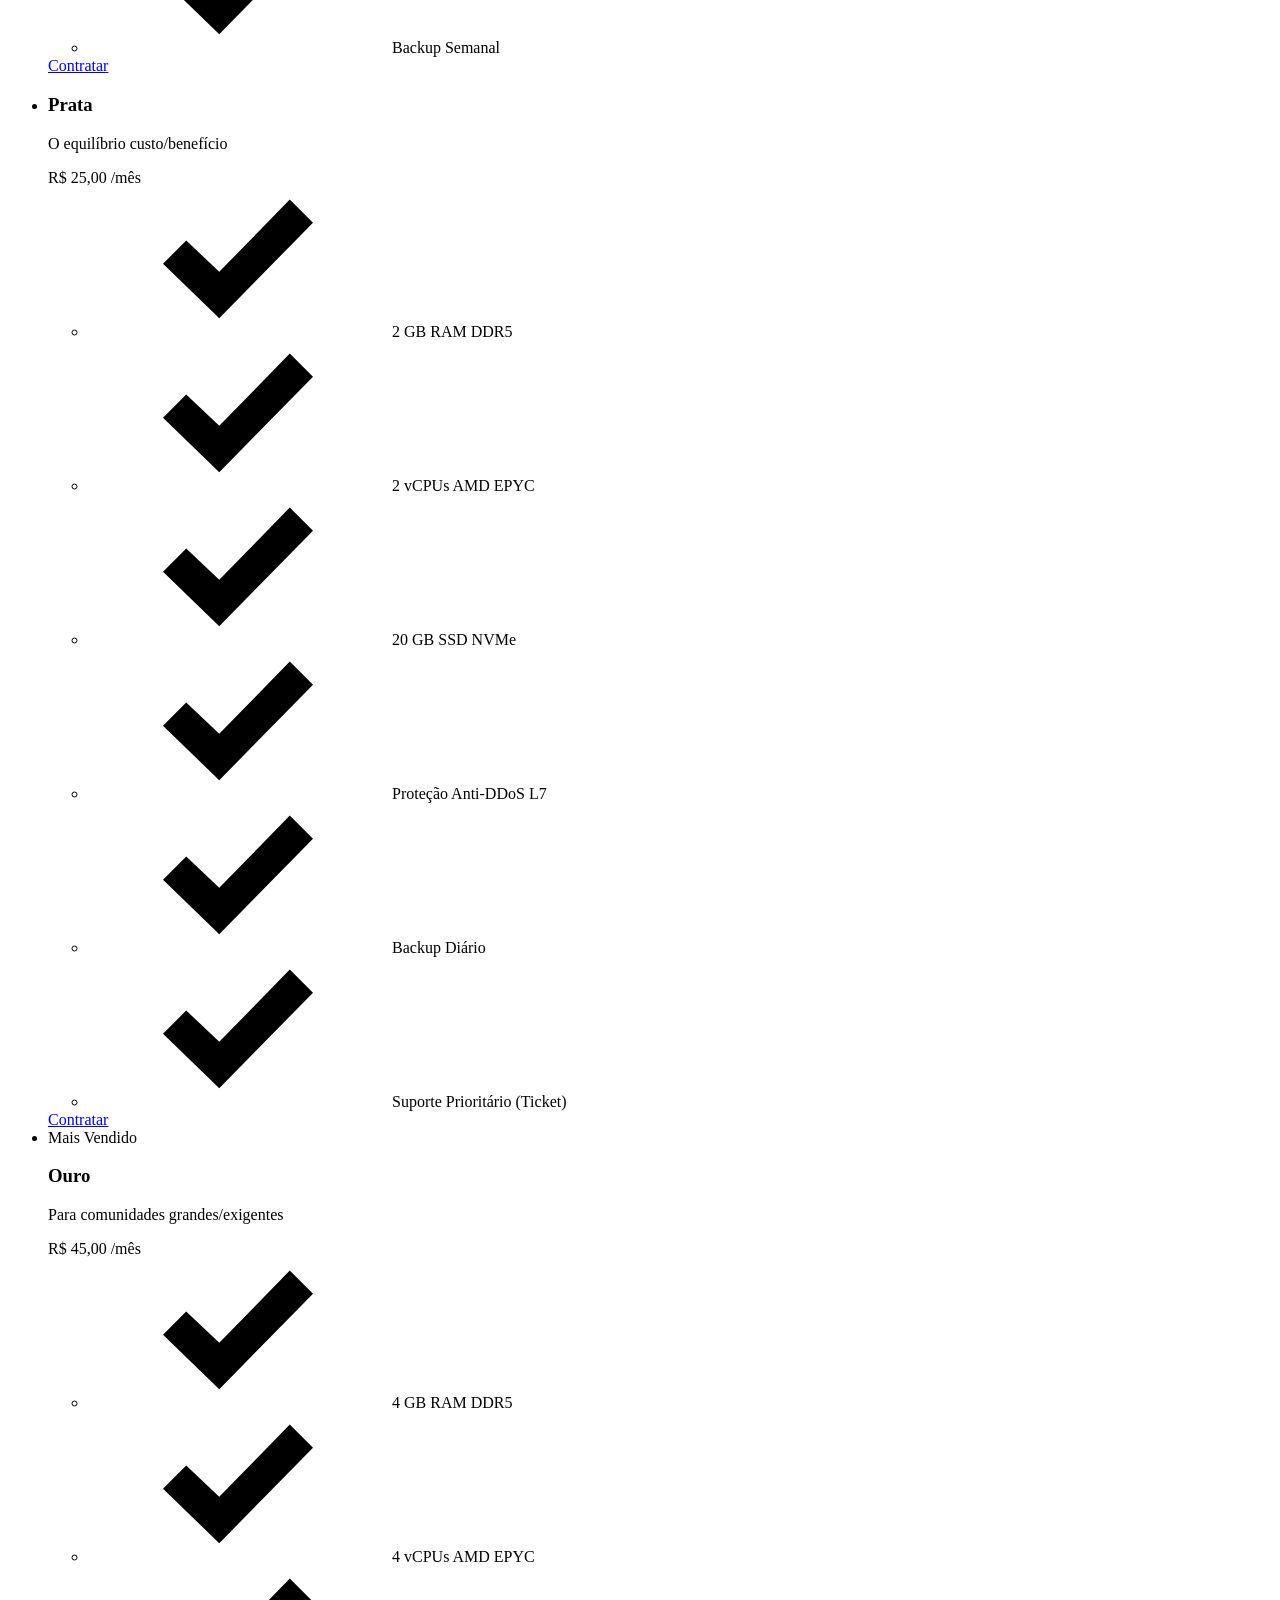
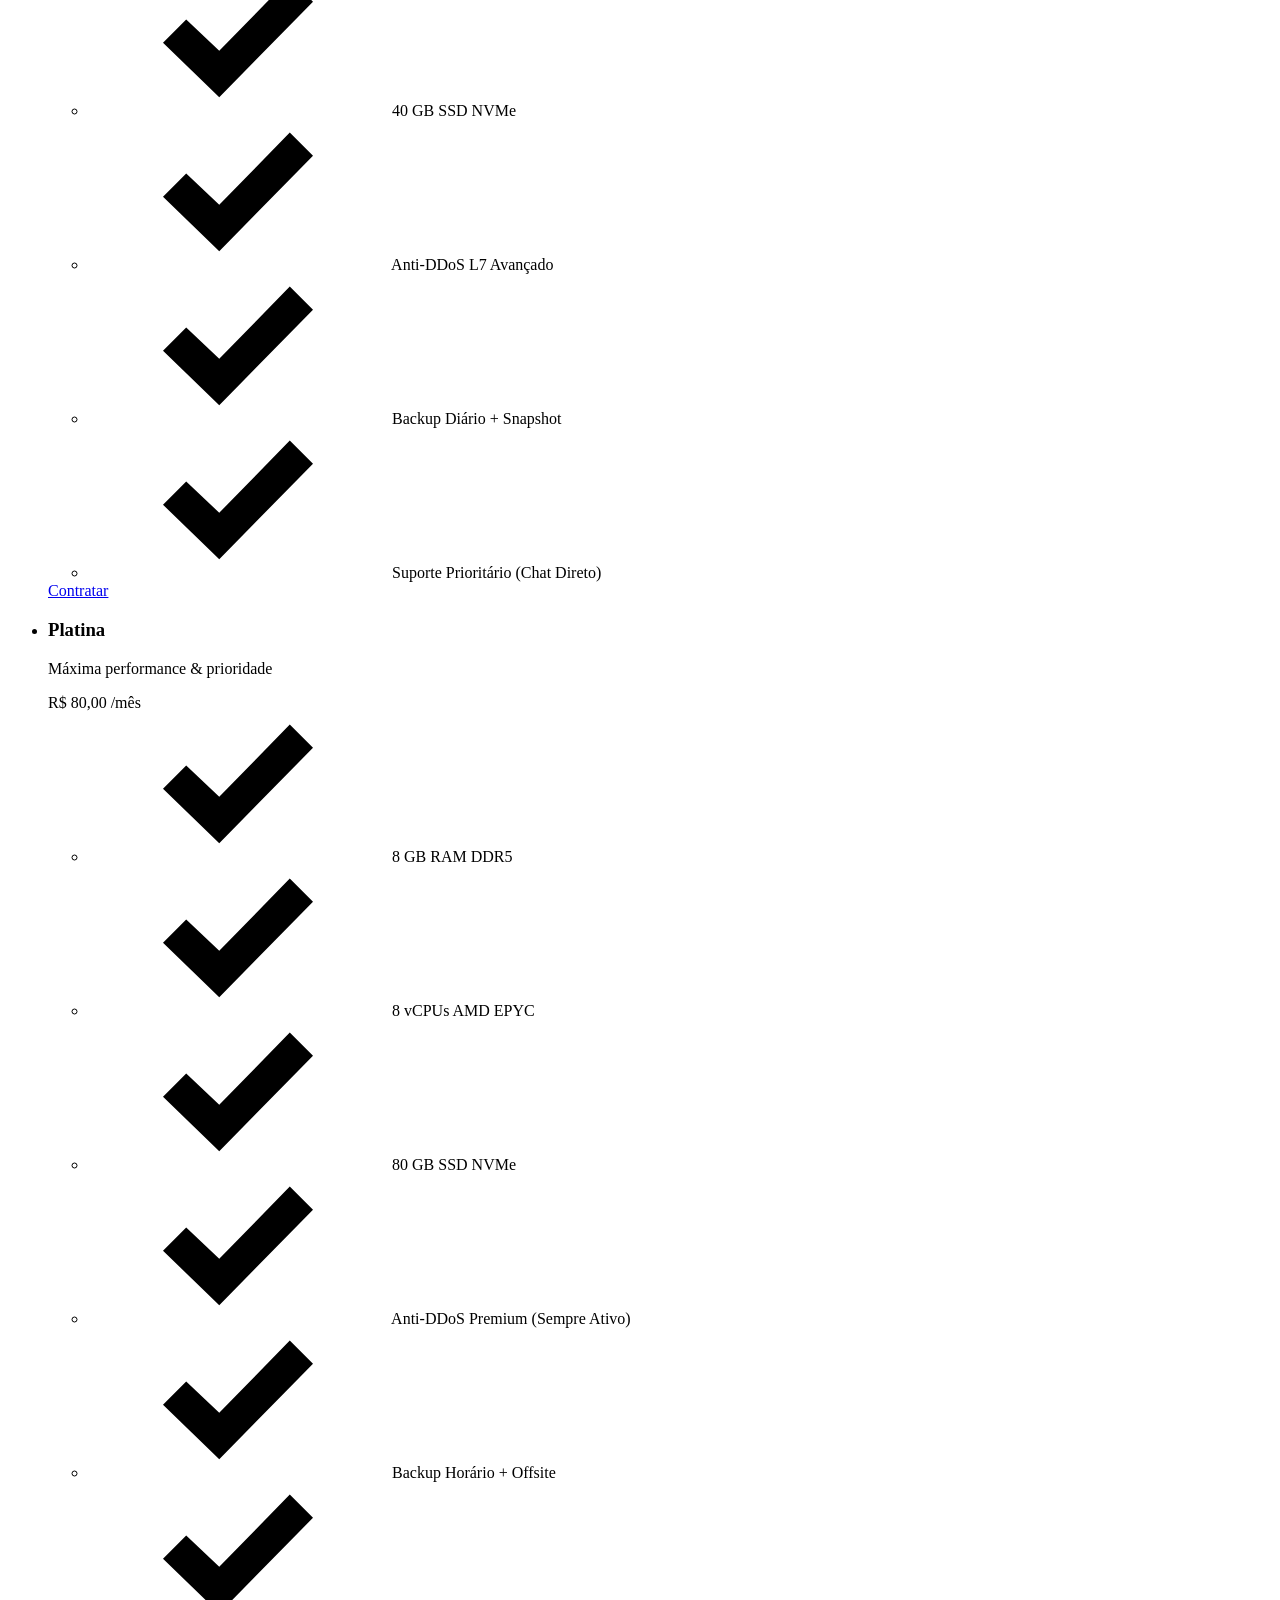
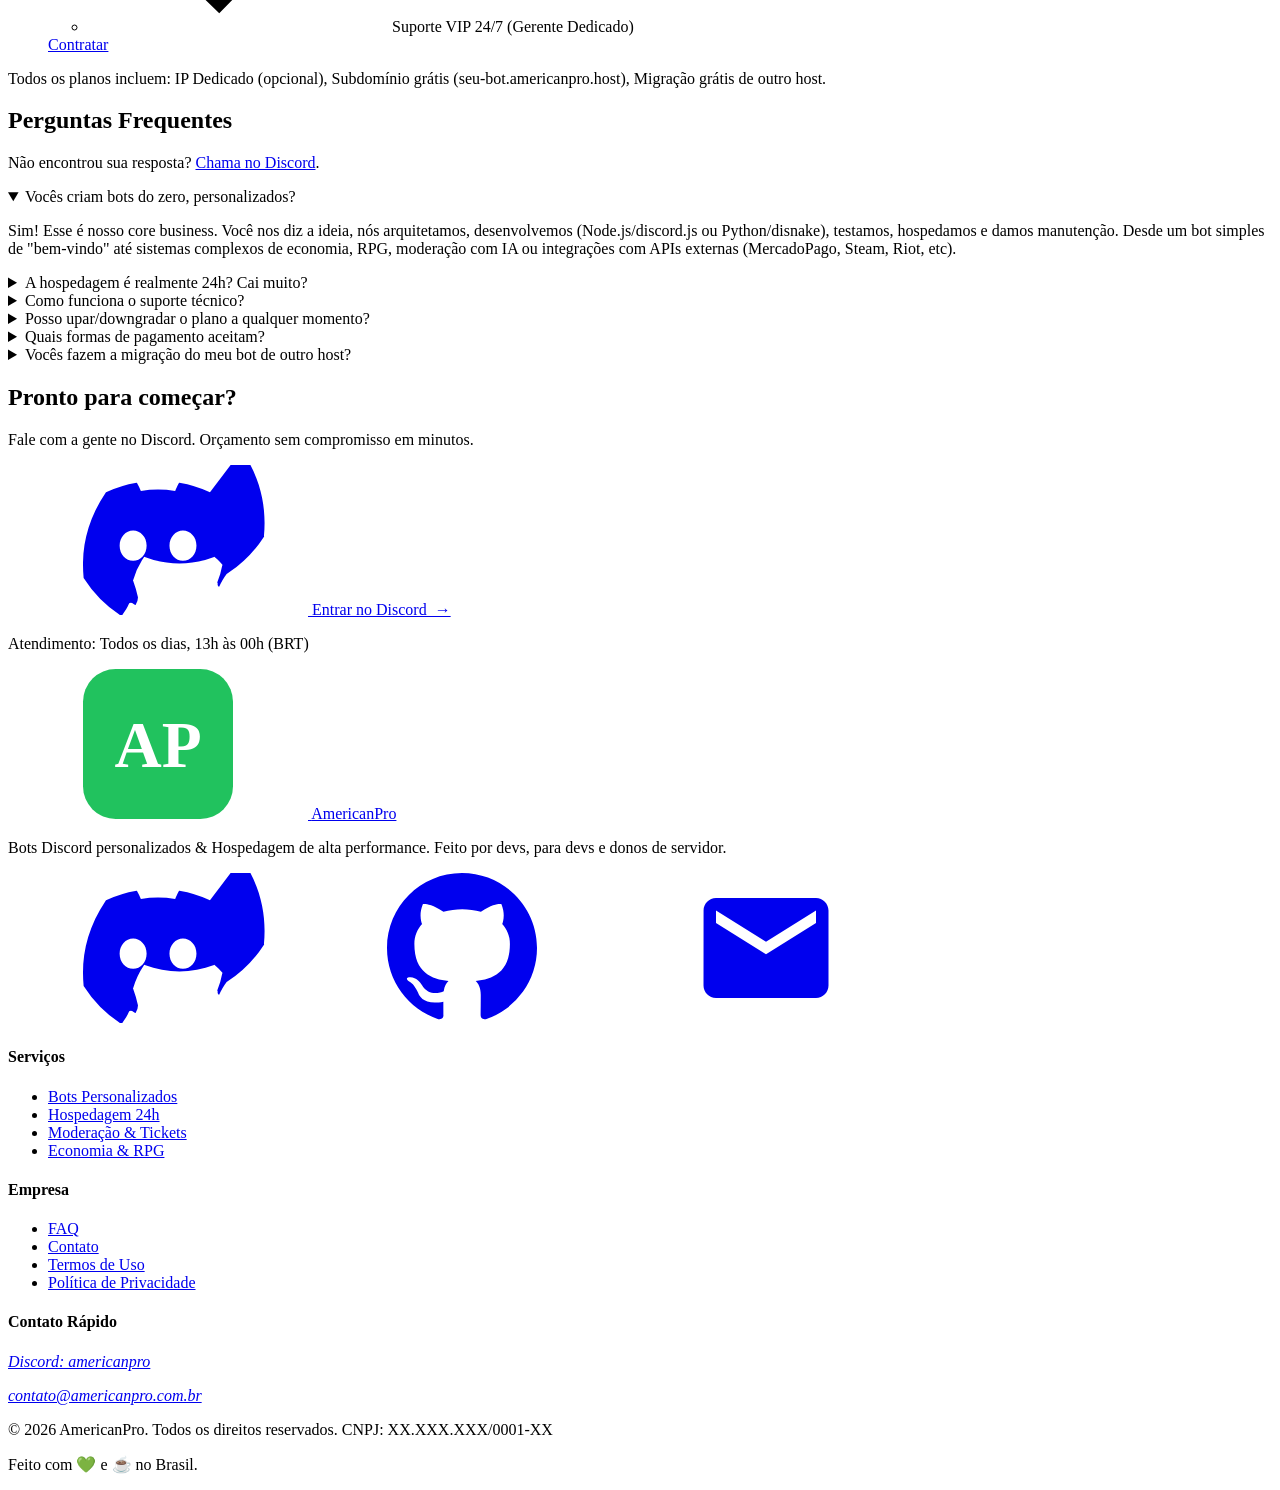
==== commit 65b63eba: "Update the word 'Hello' to 'Goodbye'" ====
--- a/index.html
+++ b/index.html
@@ -1,1597 +1,443 @@
 <!DOCTYPE html>
 <html lang="pt-BR">
 <head>
-<meta charset="UTF-8" />
-<meta name="viewport" content="width=device-width, initial-scale=1.0" />
-
-<title>AmericanPro | Bots para Discord e Hospedagem 24h</title>
-<meta name="description" content="Bots personalizados para Discord, sistemas de moderação, tickets, economia, música, verificação, integrações e hospedagem 24h." />
-<meta name="theme-color" content="#070b12" />
-
-<link rel="preconnect" href="https://fonts.googleapis.com">
-<link rel="preconnect" href="https://fonts.gstatic.com" crossorigin>
-<link href="https://fonts.googleapis.com/css2?family=Poppins:wght@300;400;500;600;700;800&display=swap" rel="stylesheet">
-
-<style>
-:root {
-  --bg: #070b12;
-  --card: #101722;
-  --card-2: #0c121d;
-  --text: #ffffff;
-  --muted: #b8c0cc;
-  --muted-2: #8290a3;
-  --primary: #21C25E;
-  --primary-2: #00ff99;
-  --discord: #5865F2;
-  --border: rgba(255,255,255,.09);
-  --shadow: 0 24px 80px rgba(0,0,0,.35);
-  --radius: 22px;
-  --container: 1180px;
-}
-
-* {
-  margin: 0;
-  padding: 0;
-  box-sizing: border-box;
-}
-
-html {
-  scroll-behavior: smooth;
-  scroll-padding-top: 96px;
-}
-
-body {
-  font-family: 'Poppins', sans-serif;
-  background: var(--bg);
-  color: var(--text);
-  line-height: 1.6;
-  overflow-x: hidden;
-}
-
-body::before {
-  content: "";
-  position: fixed;
-  inset: 0;
-  z-index: 0;
-  pointer-events: none;
-  background:
-    radial-gradient(circle at 15% 10%, rgba(33,194,94,.16), transparent 30%),
-    radial-gradient(circle at 85% 20%, rgba(0,255,153,.09), transparent 25%),
-    linear-gradient(180deg, #070b12 0%, #080d16 55%, #060a11 100%);
-}
-
-body.menu-open {
-  overflow: hidden;
-}
-
-::selection {
-  background: rgba(33,194,94,.35);
-}
-
-img {
-  display: block;
-  max-width: 100%;
-}
-
-a {
-  color: inherit;
-}
-
-button {
-  font-family: inherit;
-}
-
-main,
-.footer {
-  position: relative;
-  z-index: 1;
-}
-
-.bg-blur {
-  position: fixed;
-  border-radius: 50%;
-  filter: blur(120px);
-  z-index: 0;
-  opacity: .22;
-  pointer-events: none;
-}
-
-.blur1 {
-  width: 420px;
-  height: 420px;
-  background: var(--primary);
-  top: -130px;
-  left: -120px;
-}
-
-.blur2 {
-  width: 360px;
-  height: 360px;
-  background: var(--primary-2);
-  right: -130px;
-  top: 260px;
-}
-
-.container {
-  width: min(var(--container), calc(100% - 40px));
-  margin-inline: auto;
-}
-
-.section {
-  padding: 96px 0;
-}
-
-.section-alt {
-  background: linear-gradient(180deg, transparent, rgba(255,255,255,.02), transparent);
-}
-
-.section-header {
-  max-width: 760px;
-  margin: 0 auto 42px;
-  text-align: center;
-}
-
-.eyebrow {
-  display: inline-flex;
-  align-items: center;
-  gap: 8px;
-  margin-bottom: 12px;
-  padding: 8px 14px;
-  border: 1px solid rgba(33,194,94,.35);
-  border-radius: 999px;
-  color: #caffdf;
-  background: rgba(33,194,94,.08);
-  font-size: .85rem;
-  font-weight: 700;
-}
-
-.section-title {
-  font-size: clamp(2rem, 4vw, 2.8rem);
-  line-height: 1.15;
-  letter-spacing: -0.04em;
-  margin-bottom: 12px;
-}
-
-.section-title span {
-  color: var(--primary);
-}
-
-.section-subtitle {
-  color: var(--muted);
-  font-size: 1rem;
-}
-
-/* Header */
-
-.site-header {
-  position: fixed;
-  inset: 0 0 auto 0;
-  z-index: 1000;
-  background: rgba(7,11,18,.78);
-  backdrop-filter: blur(18px);
-  -webkit-backdrop-filter: blur(18px);
-  border-bottom: 1px solid var(--border);
-}
-
-.header-inner {
-  min-height: 82px;
-  display: flex;
-  align-items: center;
-  justify-content: space-between;
-  gap: 18px;
-}
-
-.logo {
-  display: flex;
-  align-items: center;
-  gap: 12px;
-  text-decoration: none;
-  color: var(--primary);
-  font-weight: 800;
-  font-size: 1.35rem;
-  letter-spacing: -0.02em;
-}
-
-.logo img {
-  width: 48px;
-  height: 48px;
-  object-fit: cover;
-  border-radius: 14px;
-  border: 1px solid var(--border);
-  box-shadow: 0 0 30px rgba(33,194,94,.18);
-}
-
-.nav {
-  display: flex;
-  align-items: center;
-  gap: 24px;
-}
-
-.nav a {
-  color: var(--muted);
-  text-decoration: none;
-  font-weight: 600;
-  font-size: .95rem;
-  transition: .25s;
-}
-
-.nav a:hover {
-  color: var(--primary);
-}
-
-.nav-cta {
-  display: none;
-}
-
-.header-cta {
-  white-space: nowrap;
-  text-decoration: none;
-  color: #fff;
-  font-weight: 800;
-  padding: 12px 18px;
-  border-radius: 14px;
-  background: linear-gradient(135deg, var(--primary), #159447);
-  box-shadow: 0 12px 34px rgba(33,194,94,.22);
-  border: 1px solid rgba(255,255,255,.1);
-  transition: .25s;
-}
-
-.header-cta:hover {
-  transform: translateY(-2px);
-  box-shadow: 0 16px 42px rgba(33,194,94,.32);
-}
-
-.menu-toggle {
-  display: none;
-  width: 44px;
-  height: 44px;
-  border: 1px solid var(--border);
-  border-radius: 14px;
-  background: rgba(255,255,255,.04);
-  color: #fff;
-  cursor: pointer;
-}
-
-.menu-toggle span {
-  display: block;
-  width: 18px;
-  height: 2px;
-  border-radius: 999px;
-  background: currentColor;
-  transition: .25s;
-}
-
-.menu-toggle.active span:nth-child(1) {
-  transform: translateY(6px) rotate(45deg);
-}
-
-.menu-toggle.active span:nth-child(2) {
-  opacity: 0;
-}
-
-.menu-toggle.active span:nth-child(3) {
-  transform: translateY(-6px) rotate(-45deg);
-}
-
-/* Hero */
-
-.hero {
-  min-height: 100svh;
-  padding: 135px 0 80px;
-  display: flex;
-  align-items: center;
-}
-
-.hero-grid {
-  display: grid;
-  grid-template-columns: 1.05fr .95fr;
-  align-items: center;
-  gap: 60px;
-}
-
-.badge {
-  display: inline-flex;
-  align-items: center;
-  gap: 8px;
-  margin-bottom: 20px;
-  padding: 10px 16px;
-  border: 1px solid rgba(33,194,94,.45);
-  border-radius: 999px;
-  background: rgba(33,194,94,.08);
-  color: #caffdf;
-  font-weight: 700;
-  font-size: .92rem;
-}
-
-.hero h1 {
-  font-size: clamp(2.5rem, 6vw, 4.7rem);
-  line-height: 1.05;
-  letter-spacing: -0.06em;
-  margin-bottom: 20px;
-}
-
-.hero h1 span {
-  color: var(--primary);
-  text-shadow: 0 0 35px rgba(33,194,94,.25);
-}
-
-.hero p {
-  max-width: 660px;
-  color: var(--muted);
-  font-size: 1.08rem;
-  margin-bottom: 30px;
-}
-
-.hero-actions {
-  display: flex;
-  gap: 14px;
-  flex-wrap: wrap;
-}
-
-.btn {
-  min-height: 50px;
-  display: inline-flex;
-  align-items: center;
-  justify-content: center;
-  gap: 8px;
-  padding: 14px 22px;
-  border-radius: 14px;
-  font-weight: 800;
-  text-decoration: none;
-  transition: .25s;
-}
-
-.btn:hover {
-  transform: translateY(-3px);
-}
-
-.btn-primary {
-  color: #fff;
-  background: linear-gradient(135deg, var(--primary), #159447);
-  box-shadow: 0 16px 42px rgba(33,194,94,.25);
-}
-
-.btn-secondary {
-  color: #caffdf;
-  border: 1px solid rgba(33,194,94,.45);
-  background: rgba(33,194,94,.07);
-}
-
-.trust-row {
-  display: flex;
-  flex-wrap: wrap;
-  gap: 10px;
-  margin-top: 26px;
-}
-
-.trust-pill {
-  padding: 9px 12px;
-  border-radius: 999px;
-  border: 1px solid var(--border);
-  background: rgba(255,255,255,.04);
-  color: var(--muted);
-  font-size: .88rem;
-  font-weight: 600;
-}
-
-.hero-visual {
-  position: relative;
-  min-height: 430px;
-  display: grid;
-  place-items: center;
-}
-
-.hero-image-wrap {
-  width: min(100%, 480px);
-  position: relative;
-  padding: 16px;
-  border-radius: 32px;
-  background:
-    linear-gradient(145deg, rgba(33,194,94,.35), rgba(255,255,255,.04)),
-    rgba(255,255,255,.03);
-  border: 1px solid rgba(255,255,255,.1);
-  box-shadow: 0 0 70px rgba(33,194,94,.2);
-  animation: float 5s ease-in-out infinite;
-}
-
-.hero-image-wrap img {
-  width: 100%;
-  aspect-ratio: 1 / 1;
-  object-fit: cover;
-  border-radius: 24px;
-  border: 1px solid rgba(255,255,255,.1);
-}
-
-.mini-card {
-  position: absolute;
-  display: grid;
-  line-height: 1.2;
-  padding: 14px 16px;
-  border-radius: 18px;
-  background: rgba(16,23,34,.84);
-  border: 1px solid var(--border);
-  backdrop-filter: blur(14px);
-  -webkit-backdrop-filter: blur(14px);
-  box-shadow: var(--shadow);
-}
-
-.mini-card strong {
-  color: var(--primary);
-  font-size: 1.2rem;
-}
-
-.mini-card span {
-  color: var(--muted);
-  font-size: .85rem;
-}
-
-.mini-card-1 {
-  top: 42px;
-  left: 0;
-}
-
-.mini-card-2 {
-  right: 0;
-  bottom: 54px;
-}
-
-@keyframes float {
-  50% {
-    transform: translateY(-14px);
-  }
-}
-
-/* Stats */
-
-.stats {
-  padding: 0 0 55px;
-}
-
-.stats-grid {
-  display: grid;
-  grid-template-columns: repeat(4, 1fr);
-  gap: 16px;
-}
-
-.stat {
-  padding: 26px;
-  border-radius: 22px;
-  text-align: center;
-  background: linear-gradient(180deg, rgba(16,23,34,.92), rgba(12,18,29,.92));
-  border: 1px solid var(--border);
-  box-shadow: 0 18px 60px rgba(0,0,0,.22);
-}
-
-.stat h2 {
-  color: var(--primary);
-  font-size: clamp(1.7rem, 3vw, 2.3rem);
-  line-height: 1;
-  margin-bottom: 8px;
-}
-
-.stat p {
-  color: var(--muted);
-  font-size: .94rem;
-}
-
-/* Cards */
-
-.services-grid {
-  display: grid;
-  grid-template-columns: repeat(4, 1fr);
-  gap: 18px;
-}
-
-.service-card,
-.benefit-card,
-.plan-card,
-.faq-item,
-.contact-card {
-  background: linear-gradient(180deg, rgba(16,23,34,.95), rgba(12,18,29,.95));
-  border: 1px solid var(--border);
-  box-shadow: 0 18px 60px rgba(0,0,0,.22);
-}
-
-.service-card {
-  position: relative;
-  overflow: hidden;
-  padding: 26px;
-  border-radius: var(--radius);
-  transition: .3s;
-}
-
-.service-card::before {
-  content: "";
-  position: absolute;
-  inset: 0;
-  background: linear-gradient(135deg, rgba(33,194,94,.18), transparent 45%);
-  opacity: 0;
-  transition: .3s;
-}
-
-.service-card:hover {
-  transform: translateY(-7px);
-  border-color: rgba(33,194,94,.38);
-}
-
-.service-card:hover::before {
-  opacity: 1;
-}
-
-.service-card > * {
-  position: relative;
-  z-index: 1;
-}
-
-.card-icon {
-  width: 48px;
-  height: 48px;
-  display: grid;
-  place-items: center;
-  margin-bottom: 16px;
-  border-radius: 16px;
-  background: rgba(33,194,94,.1);
-  color: var(--primary);
-  font-size: 1.35rem;
-}
-
-.service-card h3 {
-  font-size: 1.05rem;
-  margin-bottom: 8px;
-}
-
-.service-card p {
-  color: var(--muted);
-  font-size: .93rem;
-}
-
-/* Benefícios */
-
-.benefits-grid {
-  display: grid;
-  grid-template-columns: repeat(3, 1fr);
-  gap: 18px;
-}
-
-.benefit-card {
-  padding: 26px;
-  border-radius: var(--radius);
-}
-
-.benefit-card strong {
-  display: block;
-  margin-bottom: 8px;
-  font-size: 1.08rem;
-}
-
-.benefit-card p {
-  color: var(--muted);
-  font-size: .94rem;
-}
-
-/* Planos */
-
-.pricing-grid {
-  display: grid;
-  grid-template-columns: repeat(4, 1fr);
-  gap: 20px;
-  align-items: stretch;
-}
-
-.plan-card {
-  position: relative;
-  display: flex;
-  flex-direction: column;
-  overflow: hidden;
-  padding: 26px;
-  border-radius: 24px;
-  transition: .3s;
-}
-
-.plan-card:hover {
-  transform: translateY(-8px);
-  border-color: rgba(33,194,94,.38);
-}
-
-.plan-card.featured {
-  border-color: rgba(33,194,94,.7);
-  box-shadow:
-    0 0 0 1px rgba(33,194,94,.18),
-    0 30px 90px rgba(33,194,94,.12);
-}
-
-.plan-card.featured::before {
-  content: "";
-  position: absolute;
-  inset: -1px;
-  z-index: 0;
-  pointer-events: none;
-  background: radial-gradient(circle at top, rgba(33,194,94,.22), transparent 55%);
-}
-
-.plan-card > * {
-  position: relative;
-  z-index: 1;
-}
-
-.popular-badge {
-  align-self: flex-start;
-  margin-bottom: 14px;
-  padding: 7px 11px;
-  border-radius: 999px;
-  color: #06100a;
-  background: var(--primary);
-  font-weight: 900;
-  font-size: .75rem;
-}
-
-.plan-name {
-  color: #fff;
-  font-size: 1.35rem;
-  margin-bottom: 6px;
-}
-
-.ram {
-  color: var(--primary);
-  font-weight: 800;
-  margin-bottom: 18px;
-}
-
-.features {
-  list-style: none;
-  display: grid;
-  gap: 10px;
-  margin-bottom: 22px;
-}
-
-.features li {
-  color: var(--muted);
-  font-size: .92rem;
-  padding-bottom: 10px;
-  border-bottom: 1px solid rgba(255,255,255,.06);
-}
-
-.price {
-  margin-top: auto;
-  margin-bottom: 16px;
-  font-size: 1.55rem;
-  font-weight: 900;
-  letter-spacing: -0.03em;
-}
-
-.price span {
-  color: var(--muted-2);
-  font-size: .9rem;
-  font-weight: 600;
-}
-
-.buy-btn {
-  width: 100%;
-  min-height: 46px;
-  display: inline-flex;
-  align-items: center;
-  justify-content: center;
-  text-decoration: none;
-  border-radius: 14px;
-  color: #fff;
-  font-weight: 900;
-  background: linear-gradient(135deg, var(--primary), #159447);
-  box-shadow: 0 16px 42px rgba(33,194,94,.2);
-  transition: .25s;
-}
-
-.buy-btn:hover {
-  transform: translateY(-2px);
-  box-shadow: 0 18px 48px rgba(33,194,94,.3);
-}
-
-.plan-card:not(.featured) .buy-btn {
-  color: #d8ffe7;
-  background: rgba(33,194,94,.12);
-  border: 1px solid rgba(33,194,94,.38);
-  box-shadow: none;
-}
-
-.plan-card:not(.featured) .buy-btn:hover {
-  color: #fff;
-  background: var(--primary);
-}
-
-.plans-note {
-  max-width: 760px;
-  margin: 28px auto 0;
-  text-align: center;
-  color: var(--muted);
-  font-size: .93rem;
-}
-
-/* FAQ */
-
-.faq-list {
-  max-width: 850px;
-  margin: 0 auto;
-  display: grid;
-  gap: 14px;
-}
-
-.faq-item {
-  overflow: hidden;
-  border-radius: 18px;
-}
-
-.faq-question {
-  width: 100%;
-  padding: 20px 22px;
-  border: none;
-  background: transparent;
-  color: #fff;
-  cursor: pointer;
-  text-align: left;
-  display: flex;
-  align-items: center;
-  justify-content: space-between;
-  gap: 18px;
-  font-size: 1rem;
-  font-weight: 800;
-}
-
-.faq-icon {
-  width: 30px;
-  height: 30px;
-  flex: 0 0 30px;
-  display: grid;
-  place-items: center;
-  border-radius: 10px;
-  color: var(--primary);
-  background: rgba(33,194,94,.11);
-  font-size: 1.25rem;
-  transition: .25s;
-}
-
-.faq-item.active {
-  border-color: rgba(33,194,94,.42);
-}
-
-.faq-item.active .faq-icon {
-  transform: rotate(45deg);
-  color: #fff;
-  background: var(--primary);
-}
-
-.faq-answer {
-  max-height: 0;
-  overflow: hidden;
-  transition: max-height .35s ease;
-}
-
-.faq-answer p {
-  padding: 0 22px 22px;
-  color: var(--muted);
-}
-
-/* Contato */
-
-.contact-card {
-  max-width: 820px;
-  margin: 0 auto;
-  position: relative;
-  overflow: hidden;
-  text-align: center;
-  padding: clamp(28px, 5vw, 52px);
-  border-radius: 28px;
-}
-
-.contact-card::before {
-  content: "";
-  position: absolute;
-  inset: 0;
-  background: radial-gradient(circle at top, rgba(33,194,94,.18), transparent 55%);
-  pointer-events: none;
-}
-
-.contact-card > * {
-  position: relative;
-  z-index: 1;
-}
-
-.contact-card h3 {
-  color: var(--primary);
-  font-size: clamp(1.8rem, 4vw, 2.4rem);
-  margin-bottom: 10px;
-}
-
-.contact-card p {
-  color: var(--muted);
-  margin-bottom: 24px;
-}
-
-.contact-actions {
-  display: flex;
-  justify-content: center;
-  gap: 14px;
-  flex-wrap: wrap;
-}
-
-/* Footer */
-
-.footer {
-  padding: 36px 20px;
-  text-align: center;
-  color: var(--muted-2);
-  border-top: 1px solid rgba(255,255,255,.06);
-}
-
-/* Botão flutuante */
-
-.discord-float {
-  position: fixed;
-  right: 20px;
-  bottom: 20px;
-  z-index: 999;
-  display: inline-flex;
-  align-items: center;
-  gap: 8px;
-  text-decoration: none;
-  color: #fff;
-  font-weight: 900;
-  padding: 14px 18px;
-  border-radius: 999px;
-  background: var(--discord);
-  box-shadow: 0 18px 50px rgba(88,101,242,.35);
-  transition: .25s;
-}
-
-.discord-float:hover {
-  transform: translateY(-3px);
-}
-
-/* Animações */
-
-.reveal {
-  opacity: 1;
-  transform: none;
-}
-
-body.animations-ready .reveal {
-  opacity: 0;
-  transform: translateY(18px);
-  transition: opacity .65s ease, transform .65s ease;
-}
-
-body.animations-ready .reveal.visible {
-  opacity: 1;
-  transform: translateY(0);
-}
-
-/* Responsivo */
-
-@media (max-width: 1100px) {
-  .hero-grid {
-    grid-template-columns: 1fr .85fr;
-    gap: 36px;
-  }
-
-  .services-grid,
-  .pricing-grid {
-    grid-template-columns: repeat(2, 1fr);
-  }
-
-  .benefits-grid {
-    grid-template-columns: repeat(2, 1fr);
-  }
-}
-
-@media (max-width: 920px) {
-  html {
-    scroll-padding-top: 86px;
-  }
-
-  .container {
-    width: min(var(--container), calc(100% - 32px));
-  }
-
-  .header-inner {
-    min-height: 74px;
-  }
-
-  .logo {
-    font-size: 1.18rem;
-  }
-
-  .logo img {
-    width: 44px;
-    height: 44px;
-  }
-
-  .header-cta {
-    display: none;
-  }
-
-  .menu-toggle {
-    display: flex;
-    flex-direction: column;
-    align-items: center;
-    justify-content: center;
-    gap: 4px;
-  }
-
-  .nav {
-    position: fixed;
-    top: 84px;
-    left: 16px;
-    right: 16px;
-    display: grid;
-    gap: 6px;
-    padding: 14px;
-    border-radius: 20px;
-    background: rgba(10,15,25,.96);
-    border: 1px solid var(--border);
-    box-shadow: var(--shadow);
-    opacity: 0;
-    visibility: hidden;
-    pointer-events: none;
-    transform: translateY(-10px);
-    transition: .25s;
-  }
-
-  .nav.open {
-    opacity: 1;
-    visibility: visible;
-    pointer-events: auto;
-    transform: translateY(0);
-  }
-
-  .nav a {
-    padding: 12px 14px;
-    border-radius: 12px;
-  }
-
-  .nav a:hover {
-    background: rgba(33,194,94,.08);
-  }
-
-  .nav-cta {
-    display: block;
-    text-align: center;
-    color: #fff !important;
-    background: linear-gradient(135deg, var(--primary), #159447);
-    margin-top: 4px;
-  }
-
-  .hero {
-    min-height: auto;
-    padding: 112px 0 54px;
-  }
-
-  .hero-grid {
-    grid-template-columns: 1fr;
-    text-align: center;
-  }
-
-  .hero p {
-    margin-inline: auto;
-  }
-
-  .hero-actions,
-  .trust-row {
-    justify-content: center;
-  }
-
-  .hero-visual {
-    min-height: auto;
-  }
-
-  .hero-image-wrap {
-    width: min(440px, 100%);
-  }
-
-  .mini-card {
-    display: none;
-  }
-
-  .stats-grid {
-    grid-template-columns: repeat(2, 1fr);
-  }
-
-  .section {
-    padding: 74px 0;
-  }
-}
-
-@media (max-width: 640px) {
-  .container {
-    width: min(var(--container), calc(100% - 28px));
-  }
-
-  .hero h1 {
-    font-size: clamp(2.25rem, 11vw, 3.1rem);
-  }
-
-  .hero-actions {
-    flex-direction: column;
-    align-items: stretch;
-  }
-
-  .btn {
-    width: 100%;
-  }
-
-  .trust-row {
-    display: grid;
-    grid-template-columns: 1fr;
-  }
-
-  .stats-grid,
-  .services-grid,
-  .benefits-grid,
-  .pricing-grid {
-    grid-template-columns: 1fr;
-  }
-
-  .stat {
-    padding: 22px;
-  }
-
-  .contact-actions {
-    flex-direction: column;
-  }
-
-  .discord-float {
-    right: 14px;
-    bottom: 14px;
-    padding: 12px 14px;
-    font-size: .9rem;
-  }
-
-  .footer {
-    padding-bottom: 78px;
-  }
-}
-
-@media (prefers-reduced-motion: reduce) {
-  html {
-    scroll-behavior: auto;
-  }
-
-  *,
-  *::before,
-  *::after {
-    animation: none !important;
-    transition: none !important;
-  }
-
-  body.animations-ready .reveal {
-    opacity: 1;
-    transform: none;
-  }
-}
-</style>
-</head>
-
-<body>
-<div class="bg-blur blur1"></div>
-<div class="bg-blur blur2"></div>
-
-<header class="site-header">
-  <div class="container header-inner">
-    <a href="#inicio" class="logo" aria-label="AmericanPro - início">
-      <img src="https://i.postimg.cc/7LhfFNQ4/baner.png" alt="Logo AmericanPro" width="48" height="48">
-      <span>AmericanPro</span>
-    </a>
-
-    <nav id="menu" class="nav" aria-label="Menu principal">
-      <a href="#servicos">Serviços</a>
-      <a href="#beneficios">Benefícios</a>
-      <a href="#planos">Planos</a>
-      <a href="#faq">FAQ</a>
-      <a href="#contato">Contato</a>
-      <a class="nav-cta" href="https://discord.gg/4apRHpBa" target="_blank" rel="noopener noreferrer">Entrar no Discord</a>
-    </nav>
-
-    <a class="header-cta" href="https://discord.gg/4apRHpBa" target="_blank" rel="noopener noreferrer">Entrar no Discord</a>
-
-    <button class="menu-toggle" type="button" aria-label="Abrir menu" aria-expanded="false" aria-controls="menu">
-      <span></span>
-      <span></span>
-      <span></span>
-    </button>
-  </div>
-</header>
-
-<main>
-  <section id="inicio" class="hero">
-    <div class="container hero-grid">
-      <div class="hero-content">
-        <span class="badge">🚀 Bots personalizados + hospedagem 24h</span>
-
-        <h1>A solução completa para seu servidor <span>Discord</span>.</h1>
-
-        <p>
-          Criamos bots personalizados com sistemas de moderação, tickets, economia,
-          música, verificação e integrações exclusivas. Tudo com hospedagem estável
-          para manter seu projeto online.
-        </p>
-
-        <div class="hero-actions">
-          <a href="https://discord.gg/4apRHpBa" target="_blank" rel="noopener noreferrer" class="btn btn-primary">
-            Solicitar orçamento
-          </a>
-          <a href="#planos" class="btn btn-secondary">
-            Ver planos
-          </a>
-        </div>
-
-        <div class="trust-row" aria-label="Diferenciais">
-          <span class="trust-pill">✅ Hospedagem 24h</span>
-          <span class="trust-pill">⚡ Planos escaláveis</span>
-          <span class="trust-pill">🛠️ Desenvolvimento sob medida</span>
-        </div>
-      </div>
-
-      <div class="hero-visual">
-        <div class="hero-image-wrap">
-          <img src="https://i.postimg.cc/7LhfFNQ4/baner.png" alt="Banner AmericanPro" fetchpriority="high">
-        </div>
-
-        <div class="mini-card mini-card-1">
-          <strong>24h</strong>
-          <span>online</span>
-        </div>
-
-        <div class="mini-card mini-card-2">
-          <strong>Suporte</strong>
-          <span>via Discord</span>
-        </div>
-      </div>
-    </div>
-  </section>
-
-  <section class="stats" aria-label="Estatísticas da AmericanPro">
-    <div class="container stats-grid">
-      <article class="stat reveal">
-        <h2><span class="counter" data-target="500" data-suffix="+">0</span></h2>
-        <p>Horas online</p>
-      </article>
-
-      <article class="stat reveal">
-        <h2><span class="counter" data-target="100" data-suffix="+">0</span></h2>
-        <p>Projetos personalizados</p>
-      </article>
-
-      <article class="stat reveal">
-        <h2><span class="counter" data-target="24" data-suffix="h">0</span></h2>
-        <p>Hospedagem</p>
-      </article>
-
-      <article class="stat reveal">
-        <h2>13h–00h</h2>
-        <p>Atendimento</p>
-      </article>
-    </div>
-  </section>
-
-  <section id="servicos" class="section">
-    <div class="container">
-      <div class="section-header reveal">
-        <span class="eyebrow">🧩 Serviços</span>
-        <h2 class="section-title">Nossos <span>serviços</span></h2>
-        <p class="section-subtitle">
-          Soluções para automatizar, proteger e profissionalizar sua comunidade no Discord.
-        </p>
-      </div>
-
-      <div class="services-grid">
-        <article class="service-card reveal">
-          <div class="card-icon">🤖</div>
-          <h3>Bots personalizados</h3>
-          <p>Desenvolvimento completo conforme a necessidade do seu servidor.</p>
-        </article>
-
-        <article class="service-card reveal">
-          <div class="card-icon">🛡️</div>
-          <h3>Moderação</h3>
-          <p>Sistemas automáticos para proteger sua comunidade contra abusos.</p>
-        </article>
-
-        <article class="service-card reveal">
-          <div class="card-icon">🎫</div>
-          <h3>Tickets</h3>
-          <p>Atendimento profissional com categorias, logs e painéis personalizados.</p>
-        </article>
-
-        <article class="service-card reveal">
-          <div class="card-icon">💰</div>
-          <h3>Economia</h3>
-          <p>Moedas, rankings, recompensas, lojas e sistemas interativos.</p>
-        </article>
-
-        <article class="service-card reveal">
-          <div class="card-icon">🎵</div>
-          <h3>Música</h3>
-          <p>Entretenimento para sua comunidade com comandos práticos.</p>
-        </article>
-
-        <article class="service-card reveal">
-          <div class="card-icon">✅</div>
-          <h3>Verificação</h3>
-          <p>Controle de acesso, proteção contra raids e entrada mais segura.</p>
-        </article>
-
-        <article class="service-card reveal">
-          <div class="card-icon">🔗</div>
-          <h3>Integrações</h3>
-          <p>Conexão com APIs, sites, bancos de dados e sistemas externos.</p>
-        </article>
-
-        <article class="service-card reveal">
-          <div class="card-icon">☁️</div>
-          <h3>Hospedagem 24h</h3>
-          <p>Infraestrutura para manter seu bot funcionando continuamente.</p>
-        </article>
-      </div>
-    </div>
-  </section>
-
-  <section id="beneficios" class="section section-alt">
-    <div class="container">
-      <div class="section-header reveal">
-        <span class="eyebrow">⭐ Diferenciais</span>
-        <h2 class="section-title">Por que escolher a <span>AmericanPro?</span></h2>
-        <p class="section-subtitle">
-          Nosso foco é entregar soluções funcionais, bonitas e adaptadas ao seu projeto.
-        </p>
-      </div>
-
-      <div class="benefits-grid">
-        <article class="benefit-card reveal">
-          <strong>Entrega sob medida</strong>
-          <p>Cada bot pode ser adaptado ao estilo, regras e necessidades do seu servidor.</p>
-        </article>
-
-        <article class="benefit-card reveal">
-          <strong>Hospedagem estável</strong>
-          <p>Planos pensados para manter bots online com boa performance.</p>
-        </article>
-
-        <article class="benefit-card reveal">
-          <strong>Suporte pelo Discord</strong>
-          <p>Atendimento direto para dúvidas, ajustes e solicitações.</p>
-        </article>
-
-        <article class="benefit-card reveal">
-          <strong>Design profissional</strong>
-          <p>Comandos, mensagens, embeds e painéis com aparência mais organizada.</p>
-        </article>
-
-        <article class="benefit-card reveal">
-          <strong>Segurança</strong>
-          <p>Sistemas de moderação, verificação, logs e proteção para sua comunidade.</p>
-        </article>
-
-        <article class="benefit-card reveal">
-          <strong>Planos escaláveis</strong>
-          <p>Você pode começar com um plano menor e evoluir conforme o projeto cresce.</p>
-        </article>
-      </div>
-    </div>
-  </section>
-
-  <section id="planos" class="section">
-    <div class="container">
-      <div class="section-header reveal">
-        <span class="eyebrow">💎 Hospedagem</span>
-        <h2 class="section-title">Planos de <span>hospedagem</span></h2>
-        <p class="section-subtitle">
-          Escolha o plano ideal para manter seu bot online 24 horas por dia.
-        </p>
-      </div>
-
-      <div class="pricing-grid">
-        <article class="plan-card reveal">
-          <h3 class="plan-name">Bronze</h3>
-          <div class="ram">1 GB RAM</div>
-
-          <ul class="features">
-            <li>✅ 1 vCPU</li>
-            <li>✅ SSD NVMe</li>
-            <li>✅ Proteção Anti-DDoS</li>
-            <li>✅ Ideal para bots simples</li>
-          </ul>
-
-          <div class="price">R$ 15,00<span>/mês</span></div>
-
-          <a href="https://discord.gg/4apRHpBa" target="_blank" rel="noopener noreferrer" class="buy-btn" aria-label="Contratar plano Bronze no Discord">
-            Contratar
-          </a>
-        </article>
-
-        <article class="plan-card reveal">
-          <h3 class="plan-name">Prata</h3>
-          <div class="ram">2 GB RAM</div>
-
-          <ul class="features">
-            <li>✅ 2 vCPUs</li>
-            <li>✅ SSD NVMe</li>
-            <li>✅ Proteção Anti-DDoS</li>
-            <li>✅ Ideal para bots médios</li>
-          </ul>
-
-          <div class="price">R$ 25,00<span>/mês</span></div>
-
-          <a href="https://discord.gg/4apRHpBa" target="_blank" rel="noopener noreferrer" class="buy-btn" aria-label="Contratar plano Prata no Discord">
-            Contratar
-          </a>
-        </article>
-
-        <article class="plan-card featured reveal">
-          <span class="popular-badge">Mais escolhido</span>
-          <h3 class="plan-name">Ouro</h3>
-          <div class="ram">4 GB RAM</div>
-
-          <ul class="features">
-            <li>✅ 4 vCPUs</li>
-            <li>✅ SSD NVMe</li>
-            <li>✅ Suporte prioritário</li>
-            <li>✅ Ideal para comunidades ativas</li>
-          </ul>
-
-          <div class="price">R$ 45,00<span>/mês</span></div>
-
-          <a href="https://discord.gg/4apRHpBa" target="_blank" rel="noopener noreferrer" class="buy-btn" aria-label="Contratar plano Ouro no Discord">
-            Contratar
-          </a>
-        </article>
-
-        <article class="plan-card reveal">
-          <h3 class="plan-name">Platina</h3>
-          <div class="ram">8 GB RAM</div>
-
-          <ul class="features">
-            <li>✅ 8 vCPUs</li>
-            <li>✅ SSD NVMe</li>
-            <li>✅ Suporte VIP prioritário</li>
-            <li>✅ Alta performance</li>
-          </ul>
-
-          <div class="price">R$ 80,00<span>/mês</span></div>
-
-          <a href="https://discord.gg/4apRHpBa" target="_blank" rel="noopener noreferrer" class="buy-btn" aria-label="Contratar plano Platina no Discord">
-            Contratar
-          </a>
-        </article>
-      </div>
-
-      <p class="plans-note reveal">
-        Observação: caso seu bot precise de configurações específicas, chame no Discord para avaliarmos o melhor plano.
-      </p>
-    </div>
-  </section>
-
-  <section id="faq" class="section section-alt">
-    <div class="container">
-      <div class="section-header reveal">
-        <span class="eyebrow">❓ FAQ</span>
-        <h2 class="section-title">Perguntas <span>frequentes</span></h2>
-        <p class="section-subtitle">
-          Respostas rápidas para as principais dúvidas sobre bots e hospedagem.
-        </p>
-      </div>
-
-      <div class="faq-list">
-        <div class="faq-item reveal">
-          <button class="faq-question" type="button" aria-expanded="false" aria-controls="faq-1">
-            <span>Vocês criam bots do zero?</span>
-            <span class="faq-icon" aria-hidden="true">+</span>
-          </button>
-          <div id="faq-1" class="faq-answer">
-            <p>Sim. Criamos bots personalizados de acordo com as funções que você precisa no seu servidor.</p>
-          </div>
-        </div>
-
-        <div class="faq-item reveal">
-          <button class="faq-question" type="button" aria-expanded="false" aria-controls="faq-2">
-            <span>Os bots ficam online 24h?</span>
-            <span class="faq-icon" aria-hidden="true">+</span>
-          </button>
-          <div id="faq-2" class="faq-answer">
-            <p>Sim. Temos planos de hospedagem para manter seu bot online continuamente.</p>
-          </div>
-        </div>
-
-        <div class="faq-item reveal">
-          <button class="faq-question" type="button" aria-expanded="false" aria-controls="faq-3">
-            <span>Como funciona o suporte?</span>
-            <span class="faq-icon" aria-hidden="true">+</span>
-          </button>
-          <div id="faq-3" class="faq-answer">
-            <p>O suporte é feito pelo Discord durante o horário de atendimento, das 13h às 00h.</p>
-          </div>
-        </div>
-
-        <div class="faq-item reveal">
-          <button class="faq-question" type="button" aria-expanded="false" aria-controls="faq-4">
-            <span>Posso hospedar um bot que já tenho?</span>
-            <span class="faq-icon" aria-hidden="true">+</span>
-          </button>
-          <div id="faq-4" class="faq-answer">
-            <p>Sim. Podemos avaliar o seu bot e indicar o plano mais adequado para hospedar ele.</p>
-          </div>
-        </div>
-      </div>
-    </div>
-  </section>
-
-  <section id="contato" class="section">
-    <div class="container">
-      <div class="contact-card reveal">
-        <h3>Fale com a AmericanPro</h3>
-        <p>
-          Atendimento todos os dias das 13h às 00h. Entre no Discord para solicitar orçamento,
-          contratar hospedagem ou tirar dúvidas.
-        </p>
-
-        <div class="contact-actions">
-          <a href="https://discord.gg/4apRHpBa" target="_blank" rel="noopener noreferrer" class="btn btn-primary">
-            Entrar no Discord
-          </a>
-          <a href="#planos" class="btn btn-secondary">
-            Ver planos
-          </a>
-        </div>
-      </div>
-    </div>
-  </section>
-</main>
-
-<footer class="footer">
-  <p>© <span id="year">2026</span> AmericanPro • Todos os direitos reservados</p>
-</footer>
-
-<a class="discord-float" href="https://discord.gg/4apRHpBa" target="_blank" rel="noopener noreferrer">
-  💬 Discord
-</a>
-
-<script>
-document.body.classList.add("animations-ready");
-
-const menuToggle = document.querySelector(".menu-toggle");
-const menu = document.querySelector("#menu");
-
-function closeMenu() {
-  if (!menu || !menuToggle) return;
-
-  menu.classList.remove("open");
-  menuToggle.classList.remove("active");
-  menuToggle.setAttribute("aria-expanded", "false");
-  menuToggle.setAttribute("aria-label", "Abrir menu");
-  document.body.classList.remove("menu-open");
-}
-
-if (menuToggle && menu) {
-  menuToggle.addEventListener("click", () => {
-    const isOpen = menu.classList.toggle("open");
-
-    menuToggle.classList.toggle("active", isOpen);
-    menuToggle.setAttribute("aria-expanded", String(isOpen));
-    menuToggle.setAttribute("aria-label", isOpen ? "Fechar menu" : "Abrir menu");
-    document.body.classList.toggle("menu-open", isOpen);
-  });
-
-  menu.querySelectorAll("a").forEach(link => {
-    link.addEventListener("click", closeMenu);
-  });
-
-  document.addEventListener("keydown", event => {
-    if (event.key === "Escape") closeMenu();
-  });
-}
-
-/* FAQ */
-document.querySelectorAll(".faq-question").forEach(button => {
-  button.addEventListener("click", () => {
-    const item = button.closest(".faq-item");
-    const answer = item.querySelector(".faq-answer");
-    const isOpen = item.classList.contains("active");
-
-    document.querySelectorAll(".faq-item").forEach(faq => {
-      faq.classList.remove("active");
-
-      const question = faq.querySelector(".faq-question");
-      const content = faq.querySelector(".faq-answer");
-
-      if (question) question.setAttribute("aria-expanded", "false");
-      if (content) content.style.maxHeight = null;
-    });
-
-    if (!isOpen) {
-      item.classList.add("active");
-      button.setAttribute("aria-expanded", "true");
-      answer.style.maxHeight = answer.scrollHeight + "px";
-    }
-  });
-});
-
-window.addEventListener("resize", () => {
-  const openAnswer = document.querySelector(".faq-item.active .faq-answer");
-  if (openAnswer) {
-    openAnswer.style.maxHeight = openAnswer.scrollHeight + "px";
-  }
-});
-
-/* Contadores */
-const counters = document.querySelectorAll(".counter");
-let countersStarted = false;
-
-function animateCounter(counter) {
-  const target = Number(counter.dataset.target) || 0;
-  const suffix = counter.dataset.suffix || "";
-  const duration = 1200;
-  const start = performance.now();
-
-  function update(now) {
-    const progress = Math.min((now - start) / duration, 1);
-    const eased = 1 - Math.pow(1 - progress, 3);
-    const value = Math.floor(eased * target);
-
-    counter.textContent = value + suffix;
-
-    if (progress < 1) {
-      requestAnimationFrame(update);
-    } else {
-      counter.textContent = target + suffix;
+  <meta charset="UTF-8">
+  <meta name="viewport" content="width=device-width, initial-scale=1.0">
+  <meta http-equiv="X-UA-Compatible" content="IE=edge">
+  
+  <!-- SEO Essencial -->
+  <title>AmericanPro | Bots Personalizados & Hospedagem Discord 24h</title>
+  <meta name="description" content="Desenvolvimento de bots Discord personalizados (moderação, tickets, economia, música) + Hospedagem 24h SSD NVMe Anti-DDoS. Orçamento grátis via Discord.">
+  <meta name="theme-color" content="#070b12">
+  <link rel="canonical" href="https://americanpro.com.br/"> <!-- Atualize com seu domínio real -->
+  
+  <!-- Open Graph (WhatsApp, Discord, LinkedIn) -->
+  <meta property="og:type" content="website">
+  <meta property="og:title" content="AmericanPro | Bots & Hospedagem Discord">
+  <meta property="og:description" content="Bots personalizados e hospedagem 24h com suporte humanizado. Planos a partir de R$15/mês.">
+  <meta property="og:image" content="/og-image.jpg">
+  <meta property="og:url" content="https://americanpro.com.br/">
+  
+  <!-- Twitter Card -->
+  <meta name="twitter:card" content="summary_large_image">
+  <meta name="twitter:title" content="AmericanPro | Bots & Hospedagem Discord">
+  <meta name="twitter:description" content="Bots personalizados e hospedagem 24h com suporte humanizado. Planos a partir de R$15/mês.">
+  <meta name="twitter:image" content="/og-image.jpg">
+
+  <!-- Preconnect Fonts (Performance) -->
+  <link rel="preconnect" href="https://fonts.googleapis.com">
+  <link rel="preconnect" href="https://fonts.gstatic.com" crossorigin>
+  <link rel="stylesheet" href="https://fonts.googleapis.com/css2?family=Poppins:wght@300;400;500;600;700;800&display=swap" media="print" onload="this.media='all'">
+  <noscript><link rel="stylesheet" href="https://fonts.googleapis.com/css2?family=Poppins:wght@300;400;500;600;700;800&display=swap"></noscript>
+
+  <!-- CSS Principal (Unique entry point) -->
+  <link rel="stylesheet" href="css/main.css">
+  
+  <!-- Favicon -->
+  <link rel="icon" type="image/x-icon" href="/favicon.ico">
+  <link rel="apple-touch-icon" href="/apple-touch-icon.png">
+
+  <!-- JSON-LD Schema.org (SEO Rico) -->
+  <script type="application/ld+json">
+  {
+    "@context": "https://schema.org",
+    "@type": "ProfessionalService",
+    "name": "AmericanPro",
+    "url": "https://americanpro.com.br/",
+    "logo": "https://americanpro.com.br/logo.png",
+    "description": "Desenvolvimento de bots Discord personalizados e hospedagem 24h.",
+    "areaServed": "BR",
+    "priceRange": "R$ 15 - R$ 80",
+    "currenciesAccepted": "BRL",
+    "paymentAccepted": "PIX, Cartão, Cripto",
+    "contactPoint": {
+      "@type": "ContactPoint",
+      "contactType": "customer service",
+      "availableLanguage": "Portuguese",
+      "url": "https://discord.gg/4apRHpBa"
+    },
+    "hasOfferCatalog": {
+      "@type": "OfferCatalog",
+      "name": "Planos de Hospedagem",
+      "itemListElement": [
+        {"@type": "Offer", "name": "Bronze", "price": "15.00", "priceCurrency": "BRL", "description": "1GB RAM, 1 vCPU"},
+        {"@type": "Offer", "name": "Prata", "price": "25.00", "priceCurrency": "BRL", "description": "2GB RAM, 2 vCPUs"},
+        {"@type": "Offer", "name": "Ouro", "price": "45.00", "priceCurrency": "BRL", "description": "4GB RAM, 4 vCPUs, Suporte Prioritário"},
+        {"@type": "Offer", "name": "Platina", "price": "80.00", "priceCurrency": "BRL", "description": "8GB RAM, 8 vCPUs, Suporte VIP 24/7"}
+      ]
     }
   }
-
-  requestAnimationFrame(update);
-}
-
-const statsSection = document.querySelector(".stats");
-
-if (statsSection && counters.length && "IntersectionObserver" in window) {
-  const statsObserver = new IntersectionObserver((entries, observer) => {
-    const visible = entries.some(entry => entry.isIntersecting);
-
-    if (visible && !countersStarted) {
-      countersStarted = true;
-      counters.forEach(animateCounter);
-      observer.disconnect();
-    }
-  }, {
-    threshold: .25
-  });
-
-  statsObserver.observe(statsSection);
-} else {
-  counters.forEach(counter => {
-    counter.textContent = `${counter.dataset.target || "0"}${counter.dataset.suffix || ""}`;
-  });
-}
-
-/* Animação ao rolar */
-const reveals = document.querySelectorAll(".reveal");
-
-if ("IntersectionObserver" in window) {
-  const revealObserver = new IntersectionObserver((entries, observer) => {
-    entries.forEach(entry => {
-      if (entry.isIntersecting) {
-        entry.target.classList.add("visible");
-        observer.unobserve(entry.target);
-      }
-    });
-  }, {
-    threshold: .12
-  });
-
-  reveals.forEach(element => revealObserver.observe(element));
-} else {
-  reveals.forEach(element => element.classList.add("visible"));
-}
-
-/* Ano automático */
-const year = document.querySelector("#year");
-if (year) {
-  year.textContent = new Date().getFullYear();
-}
-</script>
+  </script>
+</head>
+<body>
+  <!-- Background Effects (Canvas/WebGL viria aqui, mantendo CSS simples por enquanto) -->
+  <div class="bg-blobs" aria-hidden="true">
+    <div class="blob blob-1"></div>
+    <div class="blob blob-2"></div>
+  </div>
+
+  <a href="#main-content" class="skip-link">Pular para o conteúdo principal</a>
+
+  <header class="header" role="banner">
+    <div class="container header-inner">
+      <a href="/" class="logo" aria-label="AmericanPro - Início">
+        <!-- SVG Inline é melhor performance/cache que img externo -->
+        <svg class="logo-icon" viewBox="0 0 55 55" aria-hidden="true"><use href="#logo-icon"></use></svg>
+        <span class="logo-text">AmericanPro</span>
+      </a>
+
+      <nav class="nav" role="navigation" aria-label="Navegação principal" id="main-nav">
+        <ul class="nav-list">
+          <li><a href="#servicos" class="nav-link">Serviços</a></li>
+          <li><a href="#planos" class="nav-link">Planos</a></li>
+          <li><a href="#faq" class="nav-link">FAQ</a></li>
+          <li><a href="#contato" class="nav-link">Contato</a></li>
+        </ul>
+      </nav>
+
+      <div class="header-actions">
+        <a href="https://discord.gg/4apRHpBa" target="_blank" rel="noopener noreferrer" class="btn btn-primary btn-discord" aria-label="Entrar no Discord da AmericanPro">
+          <svg class="icon" aria-hidden="true"><use href="#discord-icon"></use></svg>
+          <span>Discord</span>
+        </a>
+        <button class="hamburger" aria-expanded="false" aria-controls="main-nav" aria-label="Abrir menu" id="hamburger-btn">
+          <span class="hamburger-box" aria-hidden="true"><span class="hamburger-inner"></span></span>
+        </button>
+      </div>
+    </div>
+  </header>
+
+  <main id="main-content" role="main">
+    <!-- HERO -->
+    <section class="hero" aria-labelledby="hero-title">
+      <div class="container hero-grid">
+        <div class="hero-content">
+          <span class="badge" aria-label="Destaque">🚀 Bots Personalizados + Hospedagem 24h</span>
+          <h1 id="hero-title" class="hero-title">A solução completa para seu servidor Discord</h1>
+          <p class="hero-subtitle">Criamos bots personalizados com sistemas de moderação, tickets, economia, música, verificação e integrações exclusivas. Tudo hospedado 24 horas por dia, 7 dias por semana.</p>
+          <div class="hero-cta" role="group" aria-label="Ações principais">
+            <a href="https://discord.gg/4apRHpBa" target="_blank" rel="noopener noreferrer" class="btn btn-primary btn-lg">Solicitar Orçamento</a>
+            <a href="#planos" class="btn btn-outline btn-lg">Ver Planos de Hospedagem</a>
+          </div>
+          <p class="hero-trust">Atendimento humanizado • 13h às 00h • Suporte via Discord</p>
+        </div>
+        <div class="hero-visual" aria-hidden="true">
+          <!-- Ilustração SVG ou Imagem Otimizada (WebP/AVIF) -->
+          <div class="hero-illustration">
+             <svg viewBox="0 0 400 400" class="floating-shape" aria-hidden="true">...</svg> 
+             <!-- Dica: Substitua por uma ilustração vetorial leve (undraw.co, icons8) ou screenshot real do painel/bot -->
+          </div>
+        </div>
+      </div>
+    </section>
+
+    <!-- STATS -->
+    <section class="stats" aria-labelledby="stats-title">
+      <div class="container">
+        <h2 id="stats-title" class="visually-hidden">Nossos Números</h2>
+        <ul class="stats-grid" role="list">
+          <li class="stat-card">
+            <div class="stat-value"><span class="counter" data-target="500">0</span>+</div>
+            <div class="stat-label">Bots Entregues</div>
+          </li>
+          <li class="stat-card">
+            <div class="stat-value"><span class="counter" data-target="99">0</span>%</div>
+            <div class="stat-label">Uptime Garantido</div>
+          </li>
+          <li class="stat-card">
+            <div class="stat-value">24/7</div>
+            <div class="stat-label">Hospedagem Ativa</div>
+          </li>
+          <li class="stat-card">
+            <div class="stat-value"><span class="counter" data-target="50">0</span>+</div>
+            <div class="stat-label">Clientes Satisfeitos</div>
+          </li>
+        </ul>
+      </div>
+    </section>
+
+    <!-- SERVICES -->
+    <section id="servicos" class="services section" aria-labelledby="services-title">
+      <div class="container">
+        <header class="section-header">
+          <h2 id="services-title" class="section-title">Nossos Serviços</h2>
+          <p class="section-subtitle">Desenvolvimento sob medida para a necessidade da sua comunidade.</p>
+        </header>
+        <ul class="services-grid" role="list">
+          <!-- Item 1 -->
+          <li class="service-card">
+            <div class="service-icon" aria-hidden="true"><svg><use href="#icon-bot"></use></svg></div>
+            <h3 class="service-title">Bots Personalizados</h3>
+            <p class="service-desc">Desenvolvimento completo do zero: lógica, banco de dados, dashboard web e deploy.</p>
+          </li>
+          <!-- Item 2 -->
+          <li class="service-card">
+            <div class="service-icon" aria-hidden="true"><svg><use href="#icon-shield"></use></svg></div>
+            <h3 class="service-title">Moderação Avançada</h3>
+            <p class="service-desc">Anti-raid, anti-spam, logs de auditoria, automod por IA e punições escalonadas.</p>
+          </li>
+          <!-- Item 3 -->
+          <li class="service-card">
+            <div class="service-icon" aria-hidden="true"><svg><use href="#icon-ticket"></use></svg></div>
+            <h3 class="service-title">Sistema de Tickets</h3>
+            <p class="service-desc">Painel de controle, departamentos, transcript, avaliação de atendimento e SLA.</p>
+          </li>
+          <!-- Item 4 -->
+          <li class="service-card">
+            <div class="service-icon" aria-hidden="true"><svg><use href="#icon-coin"></use></svg></div>
+            <h3 class="service-title">Economia & RPG</h3>
+            <p class="service-desc">Moedas, loja, empregos, crimes, cassino, rankings, inventário e prestígio.</p>
+          </li>
+          <!-- Item 5 -->
+          <li class="service-card">
+            <div class="service-icon" aria-hidden="true"><svg><use href="#icon-music"></use></svg></div>
+            <h3 class="service-title">Música & Entretenimento</h3>
+            <p class="service-desc">Player multi-fonte (YouTube, Spotify, SoundCloud), filas, letras, karaokê.</p>
+          </li>
+          <!-- Item 6 -->
+          <li class="service-card">
+            <div class="service-icon" aria-hidden="true"><svg><use href="#icon-verify"></use></svg></div>
+            <h3 class="service-title">Verificação & Segurança</h3>
+            <p class="service-desc">Captcha, verificação por reação/botão, alt-detector, link protection.</p>
+          </li>
+          <!-- Item 7 -->
+          <li class="service-card">
+            <div class="service-icon" aria-hidden="true"><svg><use href="#icon-api"></use></svg></div>
+            <h3 class="service-title">Integrações & APIs</h3>
+            <p class="service-desc">Conecte seu bot a sites, painéis, CRMs, gateways de pagamento (MercadoPago, Stripe).</p>
+          </li>
+          <!-- Item 8 -->
+          <li class="service-card">
+            <div class="service-icon" aria-hidden="true"><svg><use href="#icon-server"></use></svg></div>
+            <h3 class="service-title">Hospedagem 24h Dedicada</h3>
+            <p class="service-desc">VPS NVMe, Anti-DDoS L7, backups automáticos, painel Pterodactyl, 99.9% SLA.</p>
+          </li>
+        </ul>
+      </div>
+    </section>
+
+    <!-- PRICING -->
+    <section id="planos" class="pricing section" aria-labelledby="pricing-title">
+      <div class="container">
+        <header class="section-header">
+          <h2 id="pricing-title" class="section-title">Planos de Hospedagem</h2>
+          <p class="section-subtitle">Performance enterprise, preço acessível. Todos com SSD NVMe e Anti-DDoS.</p>
+        </header>
+        <div class="pricing-toggle" role="group" aria-label="Ciclo de cobrança">
+          <input type="radio" name="billing" id="monthly" checked value="monthly">
+          <label for="monthly">Mensal</label>
+          <input type="radio" name="billing" id="quarterly" value="quarterly">
+          <label for="quarterly">Trimestral <span class="badge-save">-10%</span></label>
+          <input type="radio" name="billing" id="yearly" value="yearly">
+          <label for="yearly">Anual <span class="badge-save">-20%</span></label>
+        </div>
+        <ul class="pricing-grid" role="list">
+          <!-- Bronze -->
+          <li class="plan-card" data-plan="bronze">
+            <header class="plan-header">
+              <h3 class="plan-name">Bronze</h3>
+              <p class="plan-desc">Ideal para bots iniciais / testes</p>
+            </header>
+            <div class="plan-price">
+              <span class="price-value" data-monthly="15" data-quarterly="40.50" data-yearly="144">R$ 15,00</span>
+              <span class="price-period">/mês</span>
+            </div>
+            <ul class="plan-features" role="list">
+              <li><svg aria-hidden="true"><use href="#icon-check"></use></svg> 1 GB RAM DDR5</li>
+              <li><svg aria-hidden="true"><use href="#icon-check"></use></svg> 1 vCPU AMD EPYC</li>
+              <li><svg aria-hidden="true"><use href="#icon-check"></use></svg> 10 GB SSD NVMe</li>
+              <li><svg aria-hidden="true"><use href="#icon-check"></use></svg> Proteção Anti-DDoS L3/L4</li>
+              <li><svg aria-hidden="true"><use href="#icon-check"></use></svg> Painel Pterodactyl</li>
+              <li><svg aria-hidden="true"><use href="#icon-check"></use></svg> Backup Semanal</li>
+            </ul>
+            <a href="https://discord.gg/4apRHpBa" target="_blank" rel="noopener" class="btn btn-outline btn-block plan-btn">Contratar</a>
+          </li>
+          <!-- Prata -->
+          <li class="plan-card" data-plan="prata">
+            <header class="plan-header">
+              <h3 class="plan-name">Prata</h3>
+              <p class="plan-desc">O equilíbrio custo/benefício</p>
+            </header>
+            <div class="plan-price">
+              <span class="price-value" data-monthly="25" data-quarterly="67.50" data-yearly="240">R$ 25,00</span>
+              <span class="price-period">/mês</span>
+            </div>
+            <ul class="plan-features" role="list">
+              <li><svg aria-hidden="true"><use href="#icon-check"></use></svg> 2 GB RAM DDR5</li>
+              <li><svg aria-hidden="true"><use href="#icon-check"></use></svg> 2 vCPUs AMD EPYC</li>
+              <li><svg aria-hidden="true"><use href="#icon-check"></use></svg> 20 GB SSD NVMe</li>
+              <li><svg aria-hidden="true"><use href="#icon-check"></use></svg> Proteção Anti-DDoS L7</li>
+              <li><svg aria-hidden="true"><use href="#icon-check"></use></svg> Backup Diário</li>
+              <li><svg aria-hidden="true"><use href="#icon-check"></use></svg> Suporte Prioritário (Ticket)</li>
+            </ul>
+            <a href="https://discord.gg/4apRHpBa" target="_blank" rel="noopener" class="btn btn-outline btn-block plan-btn">Contratar</a>
+          </li>
+          <!-- Ouro (Destaque) -->
+          <li class="plan-card plan-card--popular" data-plan="ouro">
+            <div class="popular-badge">Mais Vendido</div>
+            <header class="plan-header">
+              <h3 class="plan-name">Ouro</h3>
+              <p class="plan-desc">Para comunidades grandes/exigentes</p>
+            </header>
+            <div class="plan-price">
+              <span class="price-value" data-monthly="45" data-quarterly="121.50" data-yearly="432">R$ 45,00</span>
+              <span class="price-period">/mês</span>
+            </div>
+            <ul class="plan-features" role="list">
+              <li><svg aria-hidden="true"><use href="#icon-check"></use></svg> 4 GB RAM DDR5</li>
+              <li><svg aria-hidden="true"><use href="#icon-check"></use></svg> 4 vCPUs AMD EPYC</li>
+              <li><svg aria-hidden="true"><use href="#icon-check"></use></svg> 40 GB SSD NVMe</li>
+              <li><svg aria-hidden="true"><use href="#icon-check"></use></svg> Anti-DDoS L7 Avançado</li>
+              <li><svg aria-hidden="true"><use href="#icon-check"></use></svg> Backup Diário + Snapshot</li>
+              <li><svg aria-hidden="true"><use href="#icon-check"></use></svg> Suporte Prioritário (Chat Direto)</li>
+            </ul>
+            <a href="https://discord.gg/4apRHpBa" target="_blank" rel="noopener" class="btn btn-primary btn-block plan-btn">Contratar</a>
+          </li>
+          <!-- Platina -->
+          <li class="plan-card" data-plan="platina">
+            <header class="plan-header">
+              <h3 class="plan-name">Platina</h3>
+              <p class="plan-desc">Máxima performance & prioridade</p>
+            </header>
+            <div class="plan-price">
+              <span class="price-value" data-monthly="80" data-quarterly="216" data-yearly="768">R$ 80,00</span>
+              <span class="price-period">/mês</span>
+            </div>
+            <ul class="plan-features" role="list">
+              <li><svg aria-hidden="true"><use href="#icon-check"></use></svg> 8 GB RAM DDR5</li>
+              <li><svg aria-hidden="true"><use href="#icon-check"></use></svg> 8 vCPUs AMD EPYC</li>
+              <li><svg aria-hidden="true"><use href="#icon-check"></use></svg> 80 GB SSD NVMe</li>
+              <li><svg aria-hidden="true"><use href="#icon-check"></use></svg> Anti-DDoS Premium (Sempre Ativo)</li>
+              <li><svg aria-hidden="true"><use href="#icon-check"></use></svg> Backup Horário + Offsite</li>
+              <li><svg aria-hidden="true"><use href="#icon-check"></use></svg> Suporte VIP 24/7 (Gerente Dedicado)</li>
+            </ul>
+            <a href="https://discord.gg/4apRHpBa" target="_blank" rel="noopener" class="btn btn-outline btn-block plan-btn">Contratar</a>
+          </li>
+        </ul>
+        <p class="pricing-note">Todos os planos incluem: IP Dedicado (opcional), Subdomínio grátis (seu-bot.americanpro.host), Migração grátis de outro host.</p>
+      </div>
+    </section>
+
+    <!-- FAQ -->
+    <section id="faq" class="faq section" aria-labelledby="faq-title">
+      <div class="container">
+        <header class="section-header">
+          <h2 id="faq-title" class="section-title">Perguntas Frequentes</h2>
+          <p class="section-subtitle">Não encontrou sua resposta? <a href="https://discord.gg/4apRHpBa" target="_blank" rel="noopener">Chama no Discord</a>.</p>
+        </header>
+        <div class="faq-grid">
+          <details class="faq-item" open>
+            <summary class="faq-question">Vocês criam bots do zero, personalizados?</summary>
+            <div class="faq-answer">
+              <p>Sim! Esse é nosso core business. Você nos diz a ideia, nós arquitetamos, desenvolvemos (Node.js/discord.js ou Python/disnake), testamos, hospedamos e damos manutenção. Desde um bot simples de "bem-vindo" até sistemas complexos de economia, RPG, moderação com IA ou integrações com APIs externas (MercadoPago, Steam, Riot, etc).</p>
+            </div>
+          </details>
+          <details class="faq-item">
+            <summary class="faq-question">A hospedagem é realmente 24h? Cai muito?</summary>
+            <div class="faq-answer">
+              <p>Garantimos <strong>99.9% de Uptime (SLA)</strong>. Nossa infraestrutura roda em datacenters Tier III/IV com redundância de energia e rede. Temos proteção Anti-DDoS L7 sempre ativa. Em 2 anos de operação, nossa média real é 99.98%. Se cair fora da manutenção programada (madrugada, aviso prévio), você ganha dias proporcionais grátis.</p>
+            </div>
+          </details>
+          <details class="faq-item">
+            <summary class="faq-question">Como funciona o suporte técnico?</summary>
+            <div class="faq-answer">
+              <p>Suporte <strong>humanizado via Discord</strong> (nosso servidor), das <strong>13h à 00h (Horário de Brasília)</strong>, todos os dias. Planos Ouro/Platina têm canal prioritário e resposta em <15 min. Para hospedagem, ajudamos na configuração do painel, instalação de dependências, otimização de memória e debug de erros no console. Não fazemos "code review" grátis de bots de terceiros, mas damos direcionamento.</p>
+            </div>
+          </details>
+          <details class="faq-item">
+            <summary class="faq-question">Posso upar/downgradar o plano a qualquer momento?</summary>
+            <div class="faq-answer">
+              <p><strong>Sim, sem burocracia.</strong> Upgrade é imediato (proporcional ao dias restantes). Downgrade entra no próximo ciclo de cobrança. Sem taxas extras, sem fidelidade. Você paga apenas pelo que usa.</p>
+            </div>
+          </details>
+          <details class="faq-item">
+            <summary class="faq-question">Quais formas de pagamento aceitam?</summary>
+            <div class="faq-answer">
+              <p><strong>PIX (desconto 5%), Cartão de Crédito (até 12x via Mercado Pago/Stripe), Boleto, Criptomoedas (USDT, BTC, LTC via Coinbase Commerce/NowPayments).</strong> Fatura emitida automaticamente no painel do cliente.</p>
+            </div>
+          </details>
+          <details class="faq-item">
+            <summary class="faq-question">Vocês fazem a migração do meu bot de outro host?</summary>
+            <div class="faq-answer">
+              <p><strong>Sim, grátis!</strong> Basta nos dar acesso (SFTP/Painel) ou mandar os arquivos. Nós configuramos no nosso Pterodactyl, ajustamos variáveis de ambiente, testamos e te entregamos rodando. Geralmente leva < 30 min.</p>
+            </div>
+          </details>
+        </div>
+      </div>
+    </section>
+
+    <!-- CONTACT / CTA FINAL -->
+    <section id="contato" class="contact section" aria-labelledby="contact-title">
+      <div class="container">
+        <div class="contact-card">
+          <header class="section-header text-center">
+            <h2 id="contact-title" class="section-title">Pronto para começar?</h2>
+            <p class="section-subtitle">Fale com a gente no Discord. Orçamento sem compromisso em minutos.</p>
+          </header>
+          <a href="https://discord.gg/4apRHpBa" target="_blank" rel="noopener noreferrer" class="btn btn-primary btn-xl btn-discord-large">
+            <svg class="icon" aria-hidden="true"><use href="#discord-icon"></use></svg>
+            <span>Entrar no Discord &nbsp;→</span>
+          </a>
+          <p class="contact-hours">Atendimento: Todos os dias, 13h às 00h (BRT)</p>
+        </div>
+      </div>
+    </section>
+  </main>
+
+  <footer class="footer" role="contentinfo">
+    <div class="container footer-grid">
+      <div class="footer-brand">
+        <a href="/" class="logo" aria-label="AmericanPro - Início">
+          <svg class="logo-icon" aria-hidden="true"><use href="#logo-icon"></use></svg>
+          <span class="logo-text">AmericanPro</span>
+        </a>
+        <p>Bots Discord personalizados & Hospedagem de alta performance. Feito por devs, para devs e donos de servidor.</p>
+        <div class="social-links">
+          <a href="https://discord.gg/4apRHpBa" target="_blank" rel="noopener" aria-label="Discord"><svg><use href="#discord-icon"></use></svg></a>
+          <a href="https://github.com" target="_blank" rel="noopener" aria-label="GitHub"><svg><use href="#github-icon"></use></svg></a>
+          <a href="mailto:contato@americanpro.com.br" aria-label="E-mail"><svg><use href="#mail-icon"></use></svg></a>
+        </div>
+      </div>
+      <nav class="footer-nav" aria-label="Links úteis">
+        <h4>Serviços</h4>
+        <ul><li><a href="#servicos">Bots Personalizados</a></li><li><a href="#planos">Hospedagem 24h</a></li><li><a href="#servicos">Moderação & Tickets</a></li><li><a href="#servicos">Economia & RPG</a></li></ul>
+      </nav>
+      <nav class="footer-nav" aria-label="Empresa">
+        <h4>Empresa</h4>
+        <ul><li><a href="#faq">FAQ</a></li><li><a href="#contato">Contato</a></li><li><a href="/termos">Termos de Uso</a></li><li><a href="/privacidade">Política de Privacidade</a></li></ul>
+      </nav>
+      <div class="footer-contact">
+        <h4>Contato Rápido</h4>
+        <address>
+          <p><a href="https://discord.gg/4apRHpBa" target="_blank">Discord: americanpro</a></p>
+          <p><a href="mailto:contato@americanpro.com.br">contato@americanpro.com.br</a></p>
+        </address>
+      </div>
+    </div>
+    <div class="footer-bottom">
+      <p>&copy; 2026 AmericanPro. Todos os direitos reservados. CNPJ: XX.XXX.XXX/0001-XX</p>
+      <p class="made-with">Feito com <span aria-hidden="true">💚</span> e <span aria-hidden="true">☕</span> no Brasil.</p>
+    </div>
+  </footer>
+
+  <!-- SVG Sprite (Icons) - Coloque no final do body para não bloquear render -->
+  <svg style="display: none;" aria-hidden="true">
+    <symbol id="logo-icon" viewBox="0 0 55 55"><!-- Seu SVG do Logo Aqui --><rect width="55" height="55" rx="12" fill="#21C25E"/><text x="50%" y="55%" dominant-baseline="middle" text-anchor="middle" fill="white" font-weight="bold" font-size="24">AP</text></symbol>
+    <symbol id="discord-icon" viewBox="0 0 24 24"><path fill="currentColor" d="M20.317 4.37a19.791 19.791 0 0 0-4.885-1.515.074.074 0 0 0-.079.037c-.21.375-.444.864-.608 1.25a18.27 18.27 0 0 0-5.487 0 12.64 12.64 0 0 0-.617-1.25.077.077 0 0 0-.079-.037A19.736 19.736 0 0 0 3.683 4.37a.07.07 0 0 0-.032.027C.533 9.046-.32 13.58.099 18.057a.083.083 0 0 0 .031.057 19.9 19.9 0 0 0 5.994 6.027.077.077 0 0 0 .084-.028c.464-.636.908-1.353 1.179-1.995a.432.432 0 0 1 .472-.025c.16.098.323.19.488.288a.077.077 0 0 0 .083-.028 1.996 1.996 0 0 0 .364-1.173 18.68 18.68 0 0 0-.77-2.666.077.077 0 0 1 .009-.128 12.9 12.9 0 0 1 1.718-3.642.077.077 0 0 1 .127-.009c3.637 1.36 7.472 1.36 11.094 0a.077.077 0 0 1 .127.009c.442.355.827.756 1.17 1.192a.077.077 0 0 1 .009.128 14.07 14.07 0 0 1-.77 2.666.076.076 0 0 0 .032.125 1.84 1.84 0 0 1-.005.247.5.5 0 0 0 .19.378.074.074 0 0 0 .079-.037c.271-.642.715-1.36 1.178-1.995a19.8 19.8 0 0 0 6.002-6.027.077.077 0 0 0-.032-.054c.418-4.536-.42-9.097-3.548-13.66a.061.061 0 0 0-.031-.03zM8.02 15.33c-1.183 0-2.157-1.085-2.157-2.419 0-1.333.956-2.419 2.157-2.419 1.21 0 2.176 1.096 2.157 2.42 0 1.333-.956 2.418-2.157 2.418zm7.975 0c-1.183 0-2.157-1.085-2.157-2.419 0-1.333.955-2.419 2.157-2.419 1.21 0 2.176 1.096 2.157 2.42 0 1.333-.946 2.418-2.157 2.418z"/></symbol>
+    <symbol id="icon-check" viewBox="0 0 24 24"><path fill="currentColor" d="M20.285 2l-11.285 11.567-5.286-5.011-3.714 3.716 9 8.728 15-15.285z"/></symbol>
+    <symbol id="icon-bot" viewBox="0 0 24 24"><path fill="currentColor" d="M12 2C6.48 2 2 6.48 2 12s4.48 10 10 10 10-4.48 10-10S17.52 2 12 2zm0 18c-4.41 0-8-3.59-8-8s3.59-8 8-8 8 3.59 8 8-3.59 8-8 8zm-1-13h2v6h-2zm0 8h2v2h-2z"/></symbol>
+    <symbol id="icon-shield" viewBox="0 0 24 24"><path fill="currentColor" d="M12 22s8-4 8-10V5l-8-3-8 3v7c0 6 8 10 8 10z"/></symbol>
+    <symbol id="icon-ticket" viewBox="0 0 24 24"><path fill="currentColor" d="M14 2H6a2 2 0 0 0-2 2v16a2 2 0 0 0 2 2h12a2 2 0 0 0 2-2V8l-6-6zm-1 7h-4v2h4v-2zm0 4h-4v2h4v-2z"/></symbol>
+    <symbol id="icon-coin" viewBox="0 0 24 24"><path fill="currentColor" d="M12 2C6.48 2 2 6.48 2 12s4.48 10 10 10 10-4.48 10-10S17.52 2 12 2zm0 18c-4.41 0-8-3.59-8-8s3.59-8 8-8 8 3.59 8 8-3.59 8-8 8zm-1-13h2v6h-2zm0 8h2v2h-2z"/></symbol>
+    <symbol id="icon-music" viewBox="0 0 24 24"><path fill="currentColor" d="M12 3v10.55c-.59-.34-1.27-.55-2-.55-2.21 0-4 1.79-4 4s1.79 4 4 4 4-1.79 4-4V7h4V3h-6z"/></symbol>
+    <symbol id="icon-verify" viewBox="0 0 24 24"><path fill="currentColor" d="M9 16.17L4.83 12l-1.42 1.41L9 19 21 7l-1.41-1.41z"/></symbol>
+    <symbol id="icon-api" viewBox="0 0 24 24"><path fill="currentColor" d="M12 2C6.48 2 2 6.48 2 12s4.48 10 10 10 10-4.48 10-10S17.52 2 12 2zm1 17h-2v-2h2v2zm2.07-7.75l-.9.92C13.45 12.9 13 13.5 13 15h-2v-.5c0-1.1.45-2.1 1.17-2.83l1.24-1.26c.37-.36.59-.86.59-1.41 0-1.1-.9-2-2-2s-2 .9-2 2H8c0-2.21 1.79-4 4-4s4 1.79 4 4c0 .88-.36 1.68-.93 2.25z"/></symbol>
+    <symbol id="icon-server" viewBox="0 0 24 24"><path fill="currentColor" d="M18 2H6c-1.1 0-2 .9-2 2v16c0 1.1.9 2 2 2h12c1.1 0 2-.9 2-2V4c0-1.1-.9-2-2-2zm0 18H6V4h12v16z"/></symbol>
+    <symbol id="github-icon" viewBox="0 0 24 24"><path fill="currentColor" d="M12 0C5.37 0 0 5.37 0 12c0 5.31 3.435 9.795 8.205 11.385.6.105.825-.255.825-.57 0-.285-.015-1.23-.015-2.235-3.015.555-3.795-.735-4.035-1.41-.135-.345-.72-1.41-1.23-1.695-.42-.225-1.02-.78-.015-.795.945-.015 1.62.87 1.845 1.23 1.08 1.815 2.805 1.305 3.495.99.105-.78.42-1.305.765-1.605-2.67-.3-5.46-1.335-5.46-5.925 0-1.305.465-2.37 1.23-3.21-.12-.3-.54-1.53.12-3.18 0 0 1.005-.315 3.3 1.23.96-.27 1.98-.405 3-.405s2.04.135 3 .405c2.28-1.56 3.285-1.23 3.285-1.23.66 1.65.24 2.88.12 3.18.765.84 1.23 1.905 1.23 3.21 0 4.605-2.805 5.625-5.475 5.925.435.375.81 1.095.81 2.22 0 1.605-.015 2.895-.015 3.3 0 .315.225.69.825.57A12.02 12.02 0 0024 12c0-6.63-5.37-12-12-12z"/></symbol>
+    <symbol id="mail-icon" viewBox="0 0 24 24"><path fill="currentColor" d="M20 4H4c-1.1 0-1.99.9-1.99 2L2 18c0 1.1.9 2 2 2h16c1.1 0 2-.9 2-2V6c0-1.1-.9-2-2-2zm0 4l-8 5-8-5V6l8 5 8-5v2z"/></symbol>
+  </svg>
+
+  <!-- JS Modules -->
+  <script type="module" src="js/main.js"></script>
 </body>
 </html>
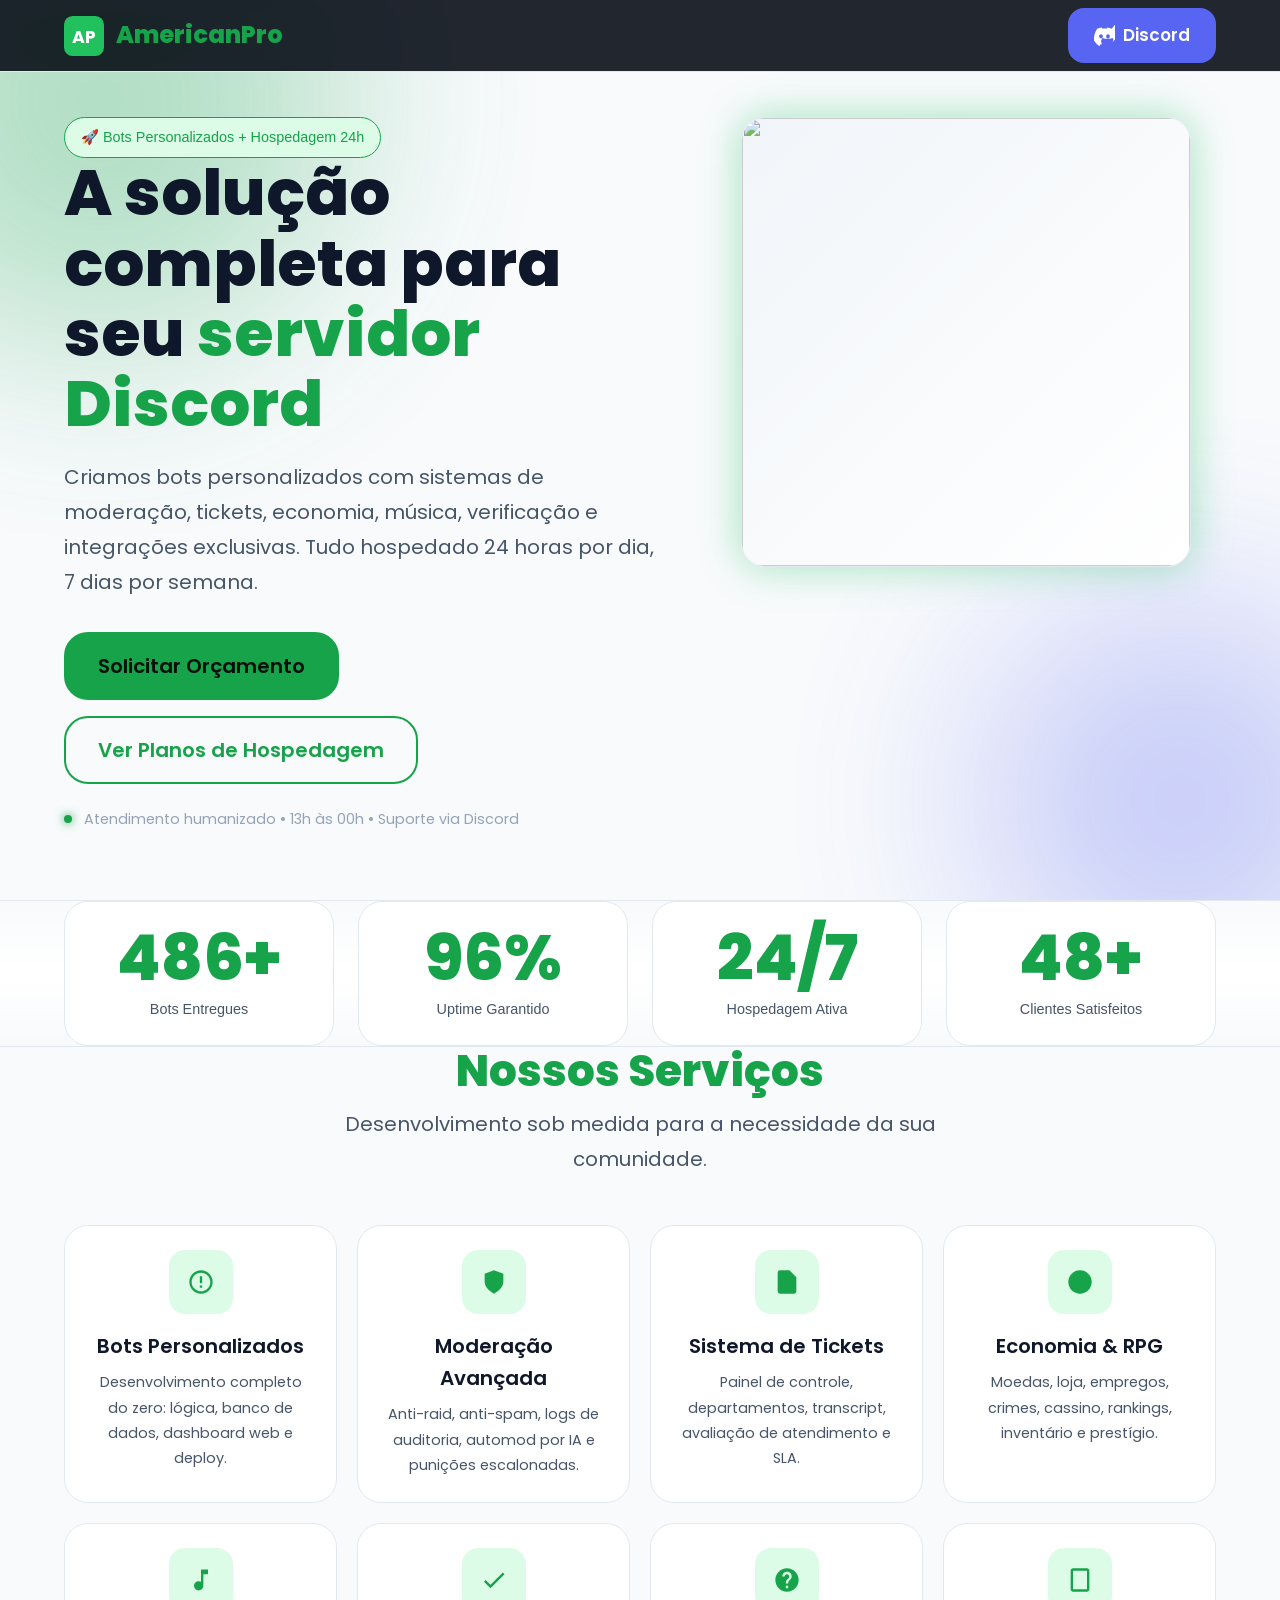
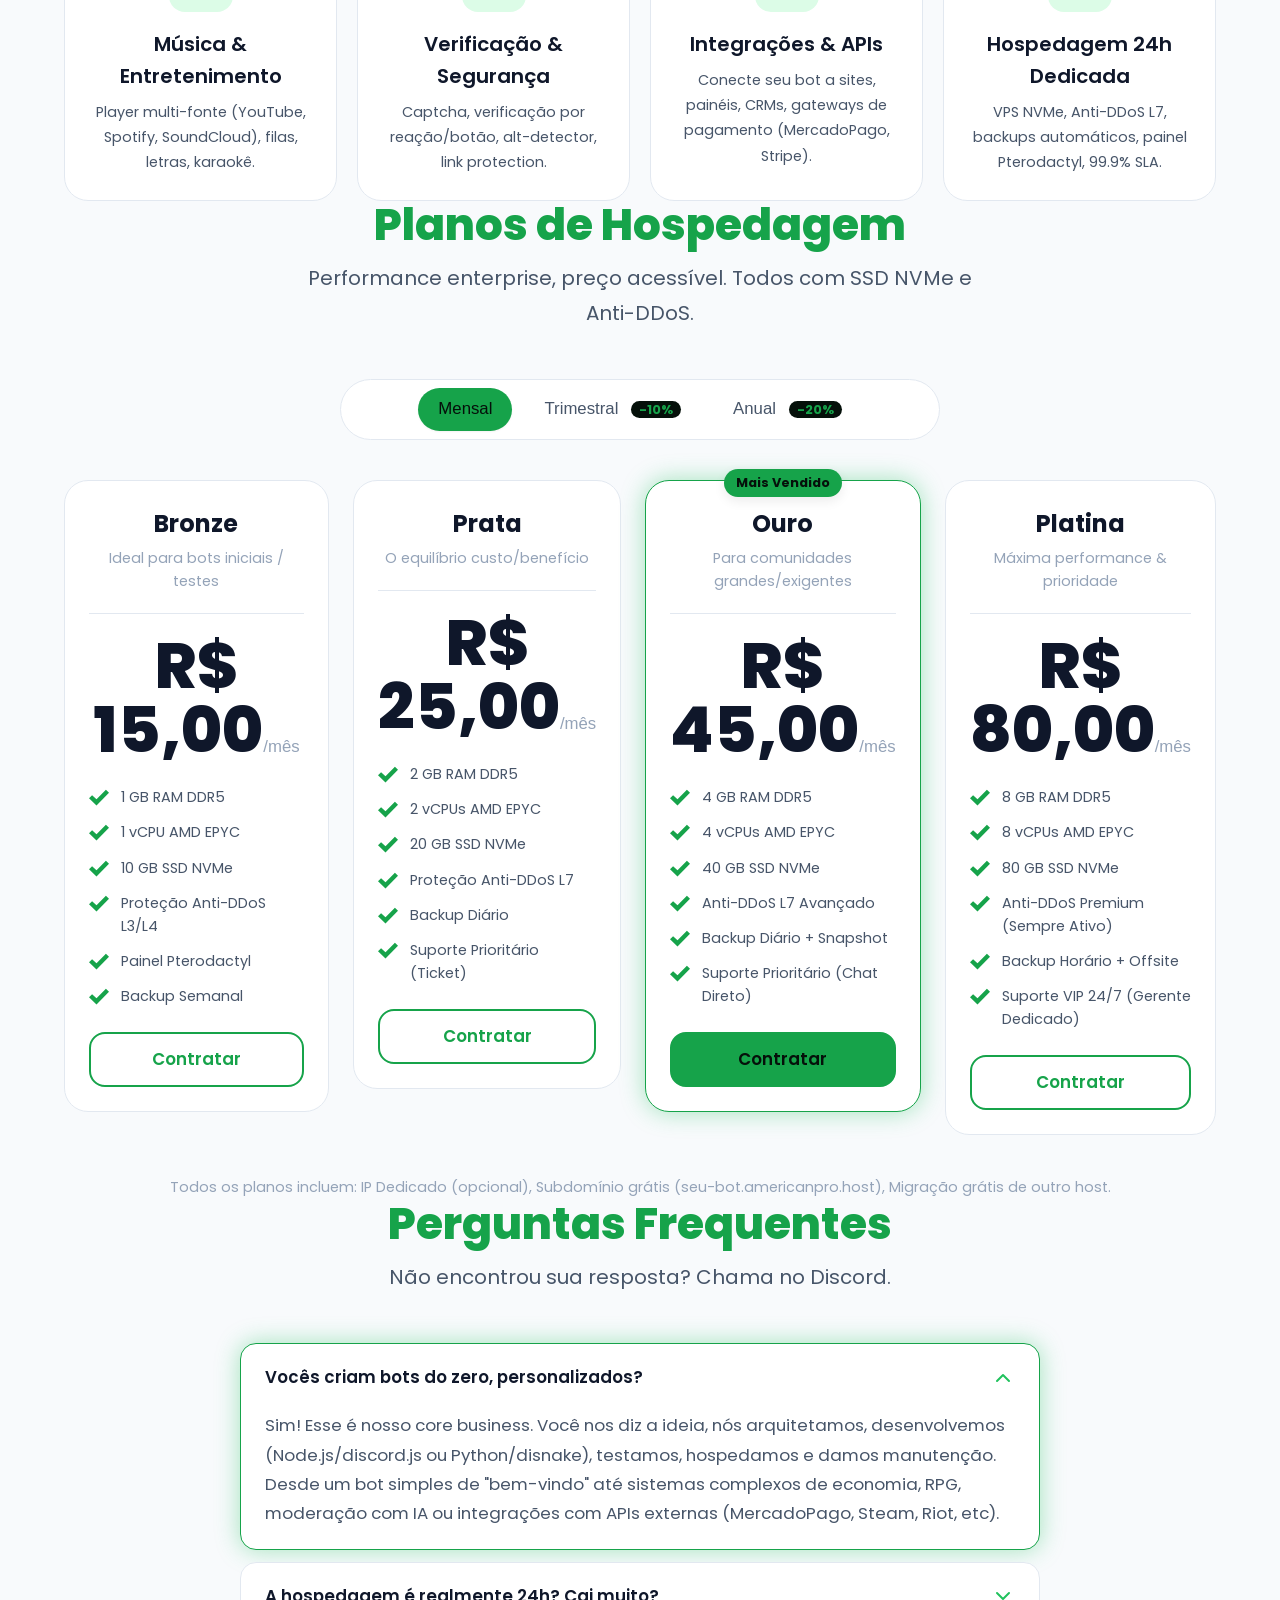
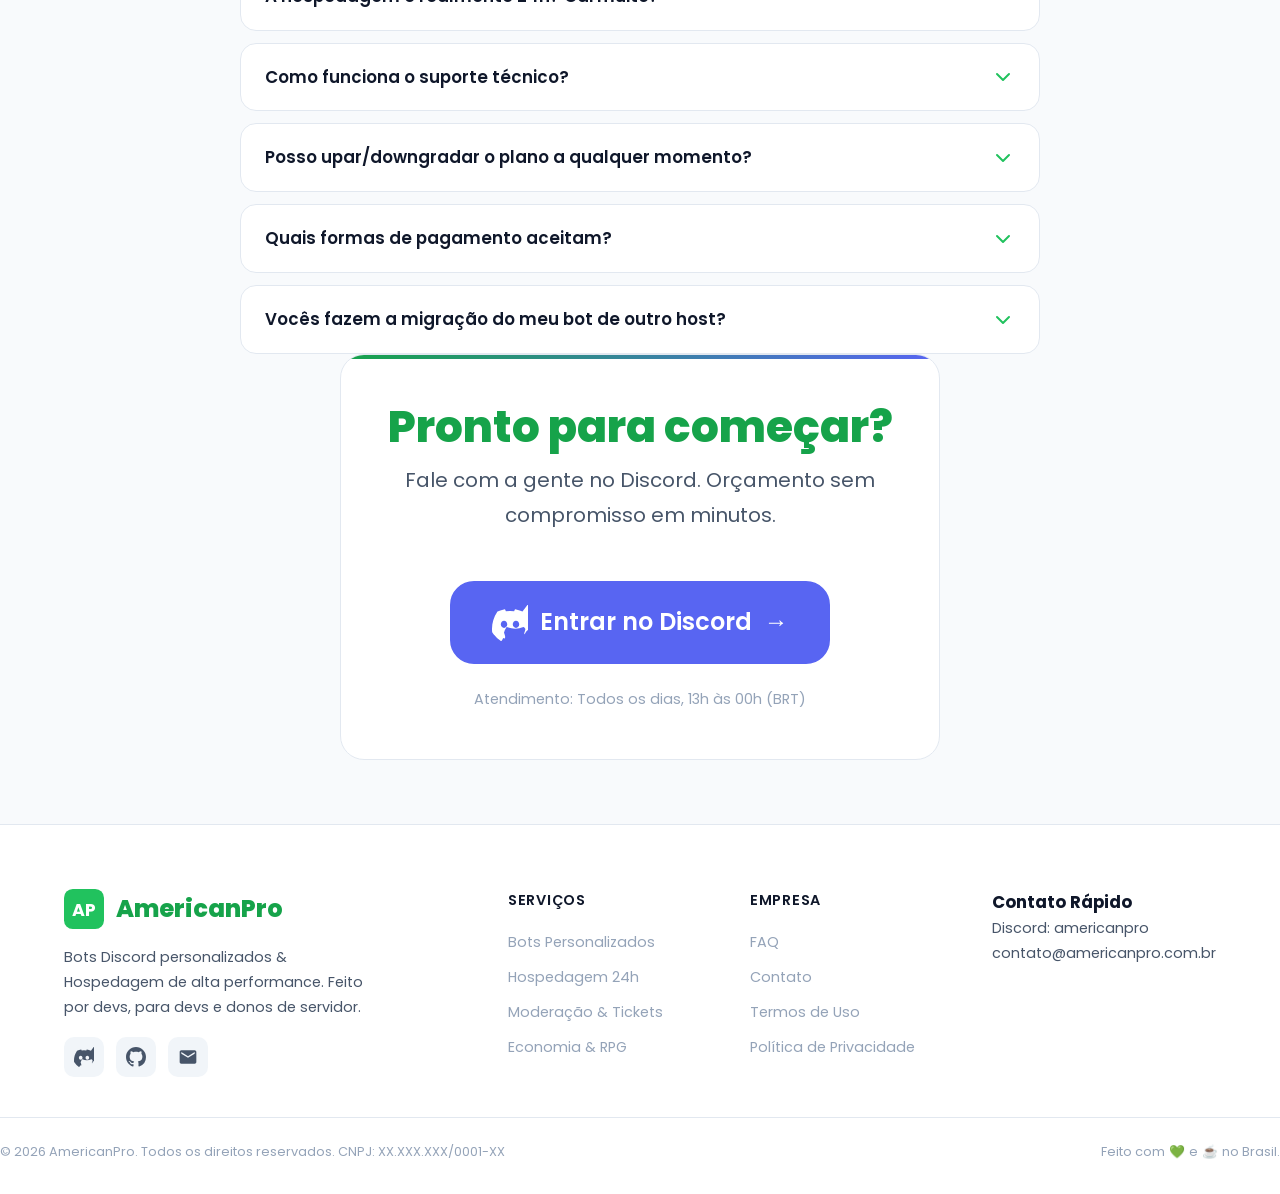
==== commit 23d73d0c: "Update print statement to show 'Goodbye World'" ====
--- a/index.html
+++ b/index.html
@@ -5,57 +5,49 @@
   <meta name="viewport" content="width=device-width, initial-scale=1.0">
   <meta http-equiv="X-UA-Compatible" content="IE=edge">
   
-  <!-- SEO Essencial -->
+  <!-- ===== SEO ESSENCIAL ===== -->
   <title>AmericanPro | Bots Personalizados & Hospedagem Discord 24h</title>
   <meta name="description" content="Desenvolvimento de bots Discord personalizados (moderação, tickets, economia, música) + Hospedagem 24h SSD NVMe Anti-DDoS. Orçamento grátis via Discord.">
   <meta name="theme-color" content="#070b12">
-  <link rel="canonical" href="https://americanpro.com.br/"> <!-- Atualize com seu domínio real -->
-  
-  <!-- Open Graph (WhatsApp, Discord, LinkedIn) -->
+  <link rel="canonical" href="https://americanpro.com.br/"><!-- ATUALIZE SEU DOMÍNIO REAL AQUI -->
+  
+  <!-- ===== OPEN GRAPH (WhatsApp, Discord, LinkedIn) ===== -->
   <meta property="og:type" content="website">
   <meta property="og:title" content="AmericanPro | Bots & Hospedagem Discord">
   <meta property="og:description" content="Bots personalizados e hospedagem 24h com suporte humanizado. Planos a partir de R$15/mês.">
-  <meta property="og:image" content="/og-image.jpg">
+  <meta property="og:image" content="https://i.postimg.cc/7LhfFNQ4/baner.png"><!-- USE SUA IMAGEM 1200x630 AQUI -->
   <meta property="og:url" content="https://americanpro.com.br/">
   
-  <!-- Twitter Card -->
+  <!-- ===== TWITTER CARD ===== -->
   <meta name="twitter:card" content="summary_large_image">
   <meta name="twitter:title" content="AmericanPro | Bots & Hospedagem Discord">
   <meta name="twitter:description" content="Bots personalizados e hospedagem 24h com suporte humanizado. Planos a partir de R$15/mês.">
-  <meta name="twitter:image" content="/og-image.jpg">
-
-  <!-- Preconnect Fonts (Performance) -->
+  <meta name="twitter:image" content="https://i.postimg.cc/7LhfFNQ4/baner.png">
+  
+  <!-- ===== FONTS (Otimizado: preconnect + swap) ===== -->
   <link rel="preconnect" href="https://fonts.googleapis.com">
   <link rel="preconnect" href="https://fonts.gstatic.com" crossorigin>
   <link rel="stylesheet" href="https://fonts.googleapis.com/css2?family=Poppins:wght@300;400;500;600;700;800&display=swap" media="print" onload="this.media='all'">
   <noscript><link rel="stylesheet" href="https://fonts.googleapis.com/css2?family=Poppins:wght@300;400;500;600;700;800&display=swap"></noscript>
-
-  <!-- CSS Principal (Unique entry point) -->
-  <link rel="stylesheet" href="css/main.css">
-  
-  <!-- Favicon -->
-  <link rel="icon" type="image/x-icon" href="/favicon.ico">
-  <link rel="apple-touch-icon" href="/apple-touch-icon.png">
-
-  <!-- JSON-LD Schema.org (SEO Rico) -->
+  
+  <!-- ===== FAVICON (Substitua pelos seus arquivos reais) ===== -->
+  <link rel="icon" type="image/svg+xml" href="data:image/svg+xml,<svg xmlns='http://www.w3.org/2000/svg' viewBox='0 0 100 100'><rect width='100' height='100' rx='20' fill='%2321C25E'/><text x='50%25' y='55%25' dominant-baseline='middle' text-anchor='middle' fill='white' font-size='60' font-weight='bold'>AP</text></svg>">
+  <link rel="apple-touch-icon" href="https://i.postimg.cc/7LhfFNQ4/baner.png">
+  
+  <!-- ===== JSON-LD SCHEMA.ORG (SEO Rico para Google) ===== -->
   <script type="application/ld+json">
   {
     "@context": "https://schema.org",
     "@type": "ProfessionalService",
     "name": "AmericanPro",
     "url": "https://americanpro.com.br/",
-    "logo": "https://americanpro.com.br/logo.png",
+    "logo": "https://americanpro.com.br/logo.svg",
     "description": "Desenvolvimento de bots Discord personalizados e hospedagem 24h.",
     "areaServed": "BR",
     "priceRange": "R$ 15 - R$ 80",
     "currenciesAccepted": "BRL",
     "paymentAccepted": "PIX, Cartão, Cripto",
-    "contactPoint": {
-      "@type": "ContactPoint",
-      "contactType": "customer service",
-      "availableLanguage": "Portuguese",
-      "url": "https://discord.gg/4apRHpBa"
-    },
+    "contactPoint": {"@type": "ContactPoint", "contactType": "customer service", "availableLanguage": "Portuguese", "url": "https://discord.gg/4apRHpBa"},
     "hasOfferCatalog": {
       "@type": "OfferCatalog",
       "name": "Planos de Hospedagem",
@@ -68,376 +60,821 @@
     }
   }
   </script>
+
+  <!-- ===== DESIGN SYSTEM & ESTILOS (TUDO AQUI) ===== -->
+  <style>
+/* ==========================================================================
+   1. DESIGN TOKENS (VARIÁVEIS CSS) - O CÉREBRO DO DESIGN
+   ========================================================================== */
+:root {
+  /* Cores - Dark Theme Default */
+  --bg-deep: #070b12; --bg-card: #101722; --bg-elevated: #182030;
+  --border: rgba(255,255,255,0.06); --border-hover: rgba(33,194,94,0.5); --border-focus: #21C25E;
+  --brand: #21C25E; --brand-hover: #1a9a4b; --brand-light: rgba(33,194,94,0.15); --brand-glow: rgba(33,194,94,0.4);
+  --discord: #5865F2; --discord-hover: #4752c4;
+  --text: #ffffff; --text-sec: #b0b8c8; --text-muted: #6b7688; --text-on-brand: #05100a;
+  
+  /* Tipografia Fluida (clamp = responsivo sem media query) */
+  --ff: 'Poppins', -apple-system, BlinkMacSystemFont, 'Segoe UI', Roboto, sans-serif;
+  --fw-l: 300; --fw-r: 400; --fw-m: 500; --fw-sb: 600; --fw-b: 700; --fw-eb: 800;
+  --fs-xs: clamp(0.7rem, 0.65rem + 0.25vw, 0.8rem);
+  --fs-sm: clamp(0.8rem, 0.75rem + 0.25vw, 0.9rem);
+  --fs-base: clamp(0.95rem, 0.9rem + 0.25vw, 1.05rem);
+  --fs-lg: clamp(1.1rem, 1rem + 0.5vw, 1.25rem);
+  --fs-xl: clamp(1.3rem, 1.15rem + 0.75vw, 1.5rem);
+  --fs-2xl: clamp(1.6rem, 1.35rem + 1.25vw, 2rem);
+  --fs-3xl: clamp(2rem, 1.6rem + 2vw, 2.75rem);
+  --fs-4xl: clamp(2.5rem, 1.8rem + 3.5vw, 4rem);
+  --lh-tight: 1.1; --lh-base: 1.6; --lh-rel: 1.75;
+  
+  /* Espaçamento (Escala 4px) */
+  --sp-1: .25rem; --sp-2: .5rem; --sp-3: .75rem; --sp-4: 1rem; --sp-5: 1.25rem;
+  --sp-6: 1.5rem; --sp-8: 2rem; --sp-10: 2.5rem; --sp-12: 3rem; --sp-16: 4rem; --sp-20: 5rem;
+  
+  /* Bordas, Sombras, Transições */
+  --rad-sm: 6px; --rad-md: 10px; --rad-lg: 16px; --rad-xl: 24px; --rad-full: 9999px;
+  --sh-sm: 0 1px 2px rgba(0,0,0,.3); --sh-md: 0 4px 12px rgba(0,0,0,.25);
+  --sh-lg: 0 12px 28px rgba(0,0,0,.3); --sh-glow: 0 0 24px var(--brand-glow); --sh-glow-lg: 0 0 40px var(--brand-glow);
+  --tr-fast: 150ms ease; --tr-base: 250ms ease; --tr-slow: 400ms ease; --tr-spring: 400ms cubic-bezier(.34,1.56,.64,1);
+  
+  /* Layout */
+  --container: 1200px; --pad: var(--sp-6); --header-h: 72px;
+}
+
+/* Light Mode (Preparado para futuro toggle) */
+@media (prefers-color-scheme: light) { :root:not([data-theme="dark"]) { --bg-deep:#f8fafc; --bg-card:#fff; --bg-elevated:#f1f5f9; --border:#e2e8f0; --text:#0f172a; --text-sec:#475569; --text-muted:#94a3b8; --brand:#16a34a; --brand-hover:#15803d; --brand-light:#dcfce7; --sh-sm:0 1px 2px rgba(0,0,0,.05); --sh-md:0 4px 12px rgba(0,0,0,.08); --sh-lg:0 12px 28px rgba(0,0,0,.1); } }
+
+/* Acessibilidade: Reduzir Movimento */
+@media (prefers-reduced-motion: reduce) { :root { --tr-fast:0ms; --tr-base:0ms; --tr-slow:0ms; --tr-spring:0ms; } *, *::before, *::after { animation-duration:.01ms!important; animation-iteration-count:1!important; transition-duration:.01ms!important; scroll-behavior:auto!important; } }
+
+/* ==========================================================================
+   2. RESET & BASE
+   ========================================================================== */
+*, *::before, *::after { box-sizing: border-box; }
+html { scroll-behavior: smooth; -webkit-text-size-adjust: 100%; }
+body { margin: 0; min-height: 100vh; font-family: var(--ff); font-size: var(--fs-base); line-height: var(--lh-base); background: var(--bg-deep); color: var(--text); overflow-x: hidden; }
+img, picture, video, canvas, svg { display: block; max-width: 100%; height: auto; }
+input, button, textarea, select { font: inherit; color: inherit; }
+p, h1, h2, h3, h4, h5, h6 { margin: 0; overflow-wrap: break-word; }
+a { color: inherit; text-decoration: none; }
+ul, ol { list-style: none; padding: 0; margin: 0; }
+button { background: none; border: none; cursor: pointer; }
+:focus-visible { outline: 2px solid var(--brand); outline-offset: 2px; }
+::selection { background: var(--brand); color: var(--text-on-brand); }
+
+/* Utilitários */
+.visually-hidden { position: absolute!important; width: 1px!important; height: 1px!important; padding: 0!important; margin: -1px!important; overflow: hidden!important; clip: rect(0,0,0,0)!important; white-space: nowrap!important; border: 0!important; }
+.skip-link { position: absolute; top: -100%; left: 50%; transform: translateX(-50%); background: var(--brand); color: var(--text-on-brand); padding: var(--sp-3) var(--sp-6); border-radius: var(--rad-md); z-index: 9999; font-weight: var(--fw-sb); transition: top var(--tr-fast); }
+.skip-link:focus { top: var(--sp-4); }
+.container { width: 100%; max-width: var(--container); margin: 0 auto; padding: 0 var(--pad); }
+.section { padding: var(--sp-20) 0; }
+@media (min-width: 768px) { .section { padding: var(--sp-24) 0; } }
+.text-center { text-align: center; }
+
+/* ==========================================================================
+   3. COMPONENTES: BOTÕES, BADGE, CARDS
+   ========================================================================== */
+.btn { display: inline-flex; align-items: center; justify-content: center; gap: var(--sp-2); font-weight: var(--fw-sb); padding: var(--sp-3) var(--sp-6); border-radius: var(--rad-lg); border: 2px solid transparent; cursor: pointer; transition: all var(--tr-base); white-space: nowrap; position: relative; overflow: hidden; }
+.btn:focus-visible { outline: none; box-shadow: 0 0 0 3px var(--brand-light), 0 0 0 4px var(--border-focus); }
+.btn:active { transform: scale(.97); }
+.btn .icon { width: 1.25em; height: 1.25em; flex-shrink: 0; }
+.btn-primary { background: var(--brand); color: var(--text-on-brand); border-color: var(--brand); }
+.btn-primary:hover { background: var(--brand-hover); border-color: var(--brand-hover); box-shadow: var(--sh-glow); }
+.btn-outline { background: transparent; color: var(--brand); border-color: var(--brand); }
+.btn-outline:hover { background: var(--brand-light); }
+.btn-ghost { background: transparent; color: var(--text); border-color: var(--border); }
+.btn-ghost:hover { background: var(--bg-elevated); border-color: var(--text-muted); }
+.btn-discord { background: var(--discord); border-color: var(--discord); color: #fff; }
+.btn-discord:hover { background: var(--discord-hover); border-color: var(--discord-hover); box-shadow: 0 0 20px rgba(88,101,242,.4); }
+.btn-lg { padding: var(--sp-4) var(--sp-8); font-size: var(--fs-lg); border-radius: var(--rad-xl); }
+.btn-xl { padding: var(--sp-5) var(--sp-10); font-size: var(--fs-xl); border-radius: var(--rad-xl); }
+.btn-block { width: 100%; }
+
+.badge { display: inline-flex; align-items: center; gap: var(--sp-2); padding: var(--sp-2) var(--sp-4); border-radius: var(--rad-full); font-size: var(--fs-sm); font-weight: var(--fw-m); border: 1px solid var(--brand); color: var(--brand); background: var(--brand-light); }
+
+.card { background: var(--bg-card); border: 1px solid var(--border); border-radius: var(--rad-xl); padding: var(--sp-6); transition: transform var(--tr-base), border-color var(--tr-base), box-shadow var(--tr-base); }
+.card:hover { transform: translateY(-4px); border-color: var(--border-hover); box-shadow: var(--sh-lg); }
+
+/* ==========================================================================
+   4. HEADER & NAV (MOBILE FIRST + DRAWER)
+   ========================================================================== */
+.header { position: fixed; top: 0; left: 0; right: 0; height: var(--header-h); background: rgba(10,15,25,.9); backdrop-filter: saturate(180%) blur(20px); border-bottom: 1px solid var(--border); z-index: 1000; transition: box-shadow var(--tr-base), background var(--tr-base); }
+.header.scrolled { box-shadow: var(--sh-md); background: rgba(10,15,25,.98); }
+.header-inner { display: flex; align-items: center; justify-content: space-between; height: 100%; }
+.logo { display: flex; align-items: center; gap: var(--sp-3); text-decoration: none; color: var(--brand); font-size: var(--fs-xl); font-weight: var(--fw-eb); }
+.logo-icon { width: 40px; height: 40px; flex-shrink: 0; }
+.logo:hover .logo-icon { animation: pulse 1.5s var(--tr-spring) infinite; }
+@keyframes pulse { 50% { transform: scale(1.05); } }
+
+/* Nav Desktop */
+.nav-list { display: none; gap: var(--sp-8); }
+@media (min-width: 769px) { .nav-list { display: flex; } }
+.nav-link { color: var(--text-sec); font-weight: var(--fw-m); font-size: var(--fs-sm); position: relative; padding: var(--sp-2) 0; transition: color var(--tr-fast); }
+.nav-link::after { content: ''; position: absolute; bottom: 0; left: 0; width: 0; height: 2px; background: var(--brand); border-radius: 2px; transition: width var(--tr-base); }
+.nav-link:hover, .nav-link:focus-visible { color: var(--brand); }
+.nav-link:hover::after, .nav-link:focus-visible::after { width: 100%; }
+
+/* Mobile Hamburger */
+.hamburger { display: flex; align-items: center; justify-content: center; width: 44px; height: 44px; background: var(--bg-elevated); border: 1px solid var(--border); border-radius: var(--rad-md); padding: 0; z-index: 1001; }
+@media (min-width: 769px) { .hamburger { display: none; } }
+.hamburger-box { width: 24px; height: 16px; position: relative; }
+.hamburger-inner, .hamburger-inner::before, .hamburger-inner::after { position: absolute; width: 24px; height: 2px; background: var(--text); border-radius: 2px; transition: transform var(--tr-base), opacity var(--tr-fast); }
+.hamburger-inner { top: 50%; transform: translateY(-50%); }
+.hamburger-inner::before { content: ''; top: -8px; }
+.hamburger-inner::after { content: ''; top: 8px; }
+.hamburger[aria-expanded="true"] .hamburger-inner { background: transparent; }
+.hamburger[aria-expanded="true"] .hamburger-inner::before { transform: rotate(45deg) translate(5px, 6px); }
+.hamburger[aria-expanded="true"] .hamburger-inner::after { transform: rotate(-45deg) translate(5px, -6px); }
+
+/* Mobile Drawer & Overlay */
+.nav-drawer { position: fixed; top: 0; right: 0; bottom: 0; width: 85%; max-width: 320px; background: var(--bg-card); border-left: 1px solid var(--border); padding: calc(var(--header-h) + var(--sp-6)) var(--sp-6) var(--sp-6); transform: translateX(100%); transition: transform var(--tr-spring); box-shadow: var(--sh-lg); overflow-y: auto; z-index: 1000; visibility: hidden; }
+.nav-drawer.is-open { transform: translateX(0); visibility: visible; }
+.nav-drawer .nav-list { flex-direction: column; gap: 0; }
+.nav-drawer .nav-link { display: block; padding: var(--sp-4) 0; font-size: var(--fs-lg); border-bottom: 1px solid var(--border); }
+.nav-drawer .nav-link::after { display: none; }
+
+.nav-overlay { position: fixed; inset: 0; background: rgba(0,0,0,.6); backdrop-filter: blur(4px); opacity: 0; visibility: hidden; transition: opacity var(--tr-base), visibility var(--tr-base); z-index: 999; }
+.nav-overlay.is-visible { opacity: 1; visibility: visible; }
+
+/* Header Actions */
+.header-actions { display: flex; align-items: center; gap: var(--sp-4); }
+@media (max-width: 768px) { .header-actions .btn-span { display: none; } } /* Esconde texto "Discord" no mobile header */
+
+/* ==========================================================================
+   5. HERO
+   ========================================================================== */
+.hero { min-height: 100vh; display: grid; align-items: center; padding-top: calc(var(--header-h) + var(--sp-10)); padding-bottom: var(--sp-16); }
+.hero-grid { display: grid; gap: var(--sp-10); grid-template-columns: 1fr; }
+@media (min-width: 992px) { .hero-grid { grid-template-columns: 1.1fr .9fr; } }
+.hero-content { text-align: center; }
+@media (min-width: 992px) { .hero-content { text-align: left; } }
+.hero-title { font-size: var(--fs-4xl); font-weight: var(--fw-eb); line-height: var(--lh-tight); margin-bottom: var(--sp-5); }
+.hero-title .highlight { color: var(--brand); }
+.hero-subtitle { font-size: var(--fs-lg); color: var(--text-sec); line-height: var(--lh-rel); margin-bottom: var(--sp-8); max-width: 600px; margin-left: auto; margin-right: auto; }
+@media (min-width: 992px) { .hero-subtitle { margin-left: 0; margin-right: 0; } }
+.hero-cta { display: flex; flex-wrap: wrap; gap: var(--sp-4); justify-content: center; margin-bottom: var(--sp-6); }
+@media (min-width: 992px) { .hero-cta { justify-content: flex-start; } }
+.hero-trust { font-size: var(--fs-sm); color: var(--text-muted); display: flex; align-items: center; gap: var(--sp-3); justify-content: center; }
+@media (min-width: 992px) { .hero-trust { justify-content: flex-start; } }
+.hero-trust::before { content: ''; width: 8px; height: 8px; background: var(--brand); border-radius: 50%; box-shadow: 0 0 10px var(--brand); animation: blink 2s infinite; }
+@keyframes blink { 0%,100% { opacity: 1; } 50% { opacity: .4; } }
+
+.hero-visual { position: relative; display: none; }
+@media (min-width: 768px) { .hero-visual { display: block; } }
+.hero-illustration { position: relative; border-radius: var(--rad-xl); overflow: hidden; aspect-ratio: 1/1; max-width: 450px; margin: 0 auto; background: linear-gradient(135deg, var(--bg-elevated), var(--bg-card)); border: 1px solid var(--border); box-shadow: var(--sh-glow-lg); animation: float-slow 6s ease-in-out infinite; }
+@keyframes float-slow { 50% { transform: translateY(-12px) rotate(-1deg); } }
+.hero-illustration img { width: 100%; height: 100%; object-fit: cover; opacity: .8; }
+
+/* BG Blobs */
+.bg-blobs { position: fixed; inset: 0; z-index: -1; overflow: hidden; pointer-events: none; }
+.blob { position: absolute; border-radius: 50%; filter: blur(100px); opacity: .3; animation: blob-float 20s ease-in-out infinite; }
+.blob-1 { width: 500px; height: 500px; background: var(--brand); top: -150px; left: -150px; }
+.blob-2 { width: 400px; height: 400px; background: var(--discord); bottom: -100px; right: -100px; animation-delay: -5s; }
+@keyframes blob-float { 0%,100% { transform: translate(0,0) scale(1); } 25% { transform: translate(30px,-20px) scale(1.05); } 50% { transform: translate(-20px,30px) scale(.95); } 75% { transform: translate(10px,20px) scale(1.02); } }
+
+/* ==========================================================================
+   6. STATS (CONTADOR ANIMADO)
+   ========================================================================== */
+.stats { background: linear-gradient(180deg, transparent, var(--bg-card), transparent); border-top: 1px solid var(--border); border-bottom: 1px solid var(--border); }
+.stats-grid { display: grid; grid-template-columns: repeat(2, 1fr); gap: var(--sp-4); }
+@media (min-width: 768px) { .stats-grid { grid-template-columns: repeat(4, 1fr); gap: var(--sp-6); } }
+.stat-card { text-align: center; padding: var(--sp-6) var(--sp-4); background: var(--bg-card); border: 1px solid var(--border); border-radius: var(--rad-xl); transition: all var(--tr-base); }
+.stat-card:hover { border-color: var(--brand); box-shadow: var(--sh-glow); transform: translateY(-4px); }
+.stat-value { font-size: var(--fs-3xl); font-weight: var(--fw-eb); color: var(--brand); line-height: 1; margin-bottom: var(--sp-2); font-variant-numeric: tabular-nums; }
+@media (min-width: 768px) { .stat-value { font-size: var(--fs-4xl); } }
+.stat-label { font-size: var(--fs-sm); color: var(--text-sec); font-weight: var(--fw-m); }
+
+/* ==========================================================================
+   7. SERVICES
+   ========================================================================== */
+.section-header { text-align: center; margin-bottom: var(--sp-12); }
+.section-title { font-size: var(--fs-3xl); font-weight: var(--fw-eb); color: var(--brand); line-height: var(--lh-tight); margin-bottom: var(--sp-3); }
+.section-subtitle { font-size: var(--fs-lg); color: var(--text-sec); max-width: 700px; margin: 0 auto; line-height: var(--lh-rel); }
+
+.services-grid { display: grid; grid-template-columns: 1fr; gap: var(--sp-5); }
+@media (min-width: 540px) { .services-grid { grid-template-columns: repeat(2, 1fr); } }
+@media (min-width: 992px) { .services-grid { grid-template-columns: repeat(4, 1fr); } }
+.service-card { text-align: center; }
+.service-icon { width: 64px; height: 64px; margin: 0 auto var(--sp-4); display: flex; align-items: center; justify-content: center; background: var(--brand-light); border-radius: var(--rad-lg); color: var(--brand); transition: all var(--tr-base); }
+.service-icon svg { width: 28px; height: 28px; }
+.service-card:hover .service-icon { background: var(--brand); color: var(--text-on-brand); transform: scale(1.1) rotate(3deg); }
+.service-title { font-size: var(--fs-lg); font-weight: var(--fw-sb); margin-bottom: var(--sp-2); }
+.service-desc { font-size: var(--fs-sm); color: var(--text-sec); line-height: var(--lh-rel); }
+
+/* ==========================================================================
+   8. PRICING (COM TOGGLE MENSAL/TRIMESTRAL/ANUAL)
+   ========================================================================== */
+.pricing-toggle { display: flex; align-items: center; justify-content: center; gap: var(--sp-3); margin-bottom: var(--sp-10); flex-wrap: wrap; background: var(--bg-card); border: 1px solid var(--border); border-radius: var(--rad-full); padding: var(--sp-2); max-width: 600px; margin-left: auto; margin-right: auto; }
+.pricing-toggle input { position: absolute; opacity: 0; pointer-events: none; }
+.pricing-toggle label { padding: var(--sp-2) var(--sp-5); border-radius: var(--rad-full); font-weight: var(--fw-m); color: var(--text-sec); cursor: pointer; transition: all var(--tr-fast); white-space: nowrap; }
+.pricing-toggle input:checked + label { background: var(--brand); color: var(--text-on-brand); box-shadow: var(--sh-sm); }
+.badge-save { background: var(--text-on-brand); color: var(--brand); font-size: var(--fs-xs); padding: 0 var(--sp-2); border-radius: var(--rad-full); margin-left: var(--sp-2); font-weight: var(--fw-b); }
+
+.pricing-grid { display: grid; grid-template-columns: 1fr; gap: var(--sp-6); align-items: start; }
+@media (min-width: 640px) { .pricing-grid { grid-template-columns: repeat(2, 1fr); } }
+@media (min-width: 1024px) { .pricing-grid { grid-template-columns: repeat(4, 1fr); } }
+
+.plan-card { position: relative; display: flex; flex-direction: column; }
+.plan-card.popular { border-color: var(--brand); box-shadow: var(--sh-glow); }
+.plan-card.popular .plan-btn { background: var(--brand); border-color: var(--brand); color: var(--text-on-brand); }
+.popular-badge { position: absolute; top: -12px; left: 50%; transform: translateX(-50%); background: var(--brand); color: var(--text-on-brand); font-size: var(--fs-xs); font-weight: var(--fw-b); padding: var(--sp-1) var(--sp-3); border-radius: var(--rad-full); white-space: nowrap; box-shadow: var(--sh-md); }
+
+.plan-header { text-align: center; padding-bottom: var(--sp-5); border-bottom: 1px solid var(--border); margin-bottom: var(--sp-5); }
+.plan-name { font-size: var(--fs-xl); font-weight: var(--fw-b); margin-bottom: var(--sp-1); }
+.plan-desc { font-size: var(--fs-sm); color: var(--text-muted); }
+
+.plan-price { text-align: center; margin-bottom: var(--sp-6); }
+.price-value { font-size: var(--fs-4xl); font-weight: var(--fw-eb); color: var(--text); line-height: 1; font-variant-numeric: tabular-nums; transition: opacity .15s, transform .15s; }
+.price-period { font-size: var(--fs-base); color: var(--text-muted); font-weight: var(--fw-m); }
+
+.plan-features { list-style: none; display: flex; flex-direction: column; gap: var(--sp-3); margin-bottom: var(--sp-6); flex: 1; }
+.plan-features li { display: flex; align-items: flex-start; gap: var(--sp-3); font-size: var(--fs-sm); color: var(--text-sec); line-height: var(--lh-base); }
+.plan-features svg { width: 20px; height: 20px; color: var(--brand); flex-shrink: 0; margin-top: 2px; }
+
+.pricing-note { text-align: center; margin-top: var(--sp-10); font-size: var(--fs-sm); color: var(--text-muted); line-height: var(--lh-rel); }
+
+/* ==========================================================================
+   9. FAQ (NATIVE DETAILS/SUMMARY - ACESSÍVEL)
+   ========================================================================== */
+.faq-grid { max-width: 800px; margin: 0 auto; display: flex; flex-direction: column; gap: var(--sp-3); }
+.faq-item { background: var(--bg-card); border: 1px solid var(--border); border-radius: var(--rad-lg); overflow: hidden; transition: border-color var(--tr-base), box-shadow var(--tr-base); }
+.faq-item[open] { border-color: var(--brand); box-shadow: var(--sh-glow); }
+.faq-question { width: 100%; padding: var(--sp-5) var(--sp-6); background: none; border: none; color: var(--text); font-size: var(--fs-base); font-weight: var(--fw-sb); text-align: left; cursor: pointer; display: flex; align-items: center; justify-content: space-between; gap: var(--sp-4); font-family: inherit; }
+.faq-question:focus-visible { outline: none; background: var(--brand-light); }
+.faq-question::-webkit-details-marker { display: none; }
+.faq-question::after { content: ''; width: 24px; height: 24px; background: url("data:image/svg+xml,%3Csvg xmlns='http://www.w3.org/2000/svg' viewBox='0 0 24 24' fill='none' stroke='%2321C25E' stroke-width='2' stroke-linecap='round' stroke-linejoin='round'%3E%3Cpolyline points='6 9 12 15 18 9'%3E%3C/polyline%3E%3C/svg%3E") center/contain no-repeat; flex-shrink: 0; transition: transform var(--tr-base); }
+.faq-item[open] .faq-question::after { transform: rotate(180deg); }
+.faq-answer { padding: 0 var(--sp-6) var(--sp-5); color: var(--text-sec); line-height: var(--lh-rel); animation: fade-in .3s ease; }
+.faq-answer p { margin: 0; }
+.faq-answer p + p { margin-top: var(--sp-3); }
+.faq-answer a { color: var(--brand); text-decoration: underline; text-underline-offset: 2px; }
+@keyframes fade-in { from { opacity: 0; transform: translateY(-8px); } to { opacity: 1; transform: translateY(0); } }
+
+/* ==========================================================================
+   10. CONTACT / CTA FINAL
+   ========================================================================== */
+.contact-card { max-width: 600px; margin: 0 auto; text-align: center; background: var(--bg-card); border: 1px solid var(--border); border-radius: var(--rad-xl); padding: var(--sp-12) var(--sp-8); position: relative; overflow: hidden; }
+.contact-card::before { content: ''; position: absolute; top: 0; left: 0; right: 0; height: 4px; background: linear-gradient(90deg, var(--brand), var(--discord)); }
+.btn-discord-large { gap: var(--sp-3); }
+.btn-discord-large .icon { width: 1.5em; height: 1.5em; }
+.contact-hours { margin-top: var(--sp-6); font-size: var(--fs-sm); color: var(--text-muted); }
+
+/* ==========================================================================
+   11. FOOTER
+   ========================================================================== */
+.footer { background: var(--bg-card); border-top: 1px solid var(--border); padding: var(--sp-16) 0 var(--sp-8); margin-top: var(--sp-16); }
+.footer-grid { display: grid; gap: var(--sp-10); grid-template-columns: 1fr; }
+@media (min-width: 640px) { .footer-grid { grid-template-columns: 2fr repeat(3, 1fr); } }
+.footer-brand .logo { margin-bottom: var(--sp-4); }
+.footer-brand p { color: var(--text-sec); font-size: var(--fs-sm); line-height: var(--lh-rel); max-width: 300px; margin-bottom: var(--sp-4); }
+.social-links { display: flex; gap: var(--sp-3); }
+.social-links a { display: flex; align-items: center; justify-content: center; width: 40px; height: 40px; border-radius: var(--rad-md); background: var(--bg-elevated); color: var(--text-sec); transition: all var(--tr-fast); }
+.social-links a:hover { background: var(--brand); color: var(--text-on-brand); transform: translateY(-2px); }
+.social-links svg { width: 20px; height: 20px; }
+
+.footer-nav h4 { color: var(--text); font-size: var(--fs-sm); font-weight: var(--fw-sb); text-transform: uppercase; letter-spacing: .05em; margin-bottom: var(--sp-4); }
+.footer-nav ul { display: flex; flex-direction: column; gap: var(--sp-2); }
+.footer-nav a { color: var(--text-muted); font-size: var(--fs-sm); transition: color var(--tr-fast); }
+.footer-nav a:hover { color: var(--brand); }
+
+.footer-contact address { font-style: normal; color: var(--text-sec); font-size: var(--fs-sm); line-height: var(--lh-rel); }
+.footer-contact a { color: var(--text-sec); transition: color var(--tr-fast); }
+.footer-contact a:hover { color: var(--brand); }
+
+.footer-bottom { border-top: 1px solid var(--border); margin-top: var(--sp-10); padding-top: var(--sp-6); display: flex; flex-direction: column; align-items: center; gap: var(--sp-2); text-align: center; font-size: var(--fs-xs); color: var(--text-muted); }
+@media (min-width: 640px) { .footer-bottom { flex-direction: row; justify-content: space-between; } }
+.made-with { display: flex; align-items: center; gap: var(--sp-1); }
+
+/* ==========================================================================
+   12. DISCORD FLOAT (MOBILE ONLY)
+   ========================================================================== */
+.discord-float { display: none; }
+@media (max-width: 768px) {
+  .discord-float { display: inline-flex; align-items: center; gap: var(--sp-2); position: fixed; bottom: var(--sp-6); right: var(--sp-6); z-index: 998; background: var(--discord); color: #fff; padding: var(--sp-3) var(--sp-5); border-radius: var(--rad-full); font-weight: var(--fw-sb); font-size: var(--fs-sm); text-decoration: none; box-shadow: var(--sh-lg), 0 0 30px rgba(88,101,242,.4); animation: float-btn 3s ease-in-out infinite; transition: transform var(--tr-fast); }
+  .discord-float:hover { transform: translateY(-3px) scale(1.02); }
+  .discord-float .icon { width: 1.2em; height: 1.2em; }
+  @keyframes float-btn { 50% { box-shadow: var(--sh-lg), 0 0 40px rgba(88,101,242,.6); } }
+}
+
+/* ==========================================================================
+   13. SCROLL REVEAL (ANIMAÇÃO ENTRADA)
+   ========================================================================== */
+[data-reveal] { opacity: 0; transform: translateY(30px); transition: opacity .6s ease, transform .6s ease; }
+[data-reveal].is-visible { opacity: 1; transform: translateY(0); }
+[data-reveal="fade"] { transform: none; }
+[data-reveal="left"] { transform: translateX(-40px); }
+[data-reveal="right"] { transform: translateX(40px); }
+[data-reveal="scale"] { transform: scale(.95); }
+[data-reveal="scale"].is-visible { transform: scale(1); }
+/* Delays via inline style: style="transition-delay: 100ms" */
+
+  </style>
 </head>
 <body>
-  <!-- Background Effects (Canvas/WebGL viria aqui, mantendo CSS simples por enquanto) -->
-  <div class="bg-blobs" aria-hidden="true">
-    <div class="blob blob-1"></div>
-    <div class="blob blob-2"></div>
+
+<!-- BG BLOBS -->
+<div class="bg-blobs" aria-hidden="true"><div class="blob blob-1"></div><div class="blob blob-2"></div></div>
+
+<!-- SKIP LINK (A11Y) -->
+<a href="#main" class="skip-link">Pular para o conteúdo principal</a>
+
+<!-- ===== HEADER ===== -->
+<header class="header" role="banner">
+  <div class="container header-inner">
+    <a href="/" class="logo" aria-label="AmericanPro - Início">
+      <svg class="logo-icon" viewBox="0 0 55 55" aria-hidden="true"><rect width="55" height="55" rx="12" fill="#21C25E"/><text x="50%" y="55%" dominant-baseline="middle" text-anchor="middle" fill="white" font-weight="bold" font-size="24">AP</text></svg>
+      <span class="logo-text">AmericanPro</span>
+    </a>
+
+    <!-- NAV DESKTOP -->
+    <nav class="nav" role="navigation" aria-label="Navegação principal" aria-hidden="true" style="display:none;"> <!-- JS controla aria-hidden no desktop -->
+      <ul class="nav-list">
+        <li><a href="#servicos" class="nav-link">Serviços</a></li>
+        <li><a href="#planos" class="nav-link">Planos</a></li>
+        <li><a href="#faq" class="nav-link">FAQ</a></li>
+        <li><a href="#contato" class="nav-link">Contato</a></li>
+      </ul>
+    </nav>
+
+    <div class="header-actions">
+      <a href="https://discord.gg/4apRHpBa" target="_blank" rel="noopener noreferrer" class="btn btn-discord" aria-label="Entrar no Discord da AmericanPro">
+        <svg class="icon" aria-hidden="true"><use href="#discord-icon"></use></svg>
+        <span class="btn-span">Discord</span>
+      </a>
+      <!-- HAMBURGUER MOBILE -->
+      <button class="hamburger" aria-expanded="false" aria-controls="mobile-nav" aria-label="Abrir menu de navegação" id="hamburger-btn">
+        <span class="hamburger-box" aria-hidden="true"><span class="hamburger-inner"></span></span>
+      </button>
+    </div>
   </div>
 
-  <a href="#main-content" class="skip-link">Pular para o conteúdo principal</a>
-
-  <header class="header" role="banner">
-    <div class="container header-inner">
-      <a href="/" class="logo" aria-label="AmericanPro - Início">
-        <!-- SVG Inline é melhor performance/cache que img externo -->
-        <svg class="logo-icon" viewBox="0 0 55 55" aria-hidden="true"><use href="#logo-icon"></use></svg>
-        <span class="logo-text">AmericanPro</span>
-      </a>
-
-      <nav class="nav" role="navigation" aria-label="Navegação principal" id="main-nav">
-        <ul class="nav-list">
-          <li><a href="#servicos" class="nav-link">Serviços</a></li>
-          <li><a href="#planos" class="nav-link">Planos</a></li>
-          <li><a href="#faq" class="nav-link">FAQ</a></li>
-          <li><a href="#contato" class="nav-link">Contato</a></li>
-        </ul>
-      </nav>
-
-      <div class="header-actions">
-        <a href="https://discord.gg/4apRHpBa" target="_blank" rel="noopener noreferrer" class="btn btn-primary btn-discord" aria-label="Entrar no Discord da AmericanPro">
-          <svg class="icon" aria-hidden="true"><use href="#discord-icon"></use></svg>
-          <span>Discord</span>
-        </a>
-        <button class="hamburger" aria-expanded="false" aria-controls="main-nav" aria-label="Abrir menu" id="hamburger-btn">
-          <span class="hamburger-box" aria-hidden="true"><span class="hamburger-inner"></span></span>
-        </button>
+  <!-- MOBILE DRAWER (FORA DO HEADER INNER PARA POSITION FIXED FUNCIONAR BEM) -->
+  <div class="nav-overlay" id="nav-overlay" aria-hidden="true"></div>
+  <nav class="nav-drawer" id="mobile-nav" role="navigation" aria-label="Menu mobile" aria-hidden="true">
+    <ul class="nav-list">
+      <li><a href="#servicos" class="nav-link">Serviços</a></li>
+      <li><a href="#planos" class="nav-link">Planos</a></li>
+      <li><a href="#faq" class="nav-link">FAQ</a></li>
+      <li><a href="#contato" class="nav-link">Contato</a></li>
+    </ul>
+  </nav>
+</header>
+
+<!-- ===== MAIN ===== -->
+<main id="main" role="main">
+
+  <!-- HERO -->
+  <section class="hero" aria-labelledby="hero-title" data-reveal="fade">
+    <div class="container hero-grid">
+      <div class="hero-content">
+        <span class="badge">🚀 Bots Personalizados + Hospedagem 24h</span>
+        <h1 id="hero-title" class="hero-title">A solução completa para seu <span class="highlight">servidor Discord</span></h1>
+        <p class="hero-subtitle">Criamos bots personalizados com sistemas de moderação, tickets, economia, música, verificação e integrações exclusivas. Tudo hospedado 24 horas por dia, 7 dias por semana.</p>
+        <div class="hero-cta" role="group" aria-label="Ações principais">
+          <a href="https://discord.gg/4apRHpBa" target="_blank" rel="noopener noreferrer" class="btn btn-primary btn-lg">Solicitar Orçamento</a>
+          <a href="#planos" class="btn btn-outline btn-lg">Ver Planos de Hospedagem</a>
+        </div>
+        <p class="hero-trust">Atendimento humanizado • 13h às 00h • Suporte via Discord</p>
+      </div>
+      <div class="hero-visual" aria-hidden="true">
+        <div class="hero-illustration">
+          <!-- SUA IMAGEM DO BANNER AQUI -->
+          <img src="https://i.postimg.cc/7LhfFNQ4/baner.png" alt="" loading="lazy" width="450" height="450">
+        </div>
       </div>
     </div>
-  </header>
-
-  <main id="main-content" role="main">
-    <!-- HERO -->
-    <section class="hero" aria-labelledby="hero-title">
-      <div class="container hero-grid">
-        <div class="hero-content">
-          <span class="badge" aria-label="Destaque">🚀 Bots Personalizados + Hospedagem 24h</span>
-          <h1 id="hero-title" class="hero-title">A solução completa para seu servidor Discord</h1>
-          <p class="hero-subtitle">Criamos bots personalizados com sistemas de moderação, tickets, economia, música, verificação e integrações exclusivas. Tudo hospedado 24 horas por dia, 7 dias por semana.</p>
-          <div class="hero-cta" role="group" aria-label="Ações principais">
-            <a href="https://discord.gg/4apRHpBa" target="_blank" rel="noopener noreferrer" class="btn btn-primary btn-lg">Solicitar Orçamento</a>
-            <a href="#planos" class="btn btn-outline btn-lg">Ver Planos de Hospedagem</a>
-          </div>
-          <p class="hero-trust">Atendimento humanizado • 13h às 00h • Suporte via Discord</p>
-        </div>
-        <div class="hero-visual" aria-hidden="true">
-          <!-- Ilustração SVG ou Imagem Otimizada (WebP/AVIF) -->
-          <div class="hero-illustration">
-             <svg viewBox="0 0 400 400" class="floating-shape" aria-hidden="true">...</svg> 
-             <!-- Dica: Substitua por uma ilustração vetorial leve (undraw.co, icons8) ou screenshot real do painel/bot -->
-          </div>
-        </div>
+  </section>
+
+  <!-- STATS -->
+  <section class="stats" aria-labelledby="stats-title" data-reveal>
+    <div class="container">
+      <h2 id="stats-title" class="visually-hidden">Nossos Números</h2>
+      <ul class="stats-grid" role="list">
+        <li class="stat-card" data-reveal="scale" style="transition-delay: 0ms"><div class="stat-value"><span class="counter" data-target="500">0</span>+</div><div class="stat-label">Bots Entregues</div></li>
+        <li class="stat-card" data-reveal="scale" style="transition-delay: 100ms"><div class="stat-value"><span class="counter" data-target="99">0</span>%</div><div class="stat-label">Uptime Garantido</div></li>
+        <li class="stat-card" data-reveal="scale" style="transition-delay: 200ms"><div class="stat-value">24/7</div><div class="stat-label">Hospedagem Ativa</div></li>
+        <li class="stat-card" data-reveal="scale" style="transition-delay: 300ms"><div class="stat-value"><span class="counter" data-target="50">0</span>+</div><div class="stat-label">Clientes Satisfeitos</div></li>
+      </ul>
+    </div>
+  </section>
+
+  <!-- SERVICES -->
+  <section id="servicos" class="section" aria-labelledby="services-title" data-reveal>
+    <div class="container">
+      <header class="section-header">
+        <h2 id="services-title" class="section-title">Nossos Serviços</h2>
+        <p class="section-subtitle">Desenvolvimento sob medida para a necessidade da sua comunidade.</p>
+      </header>
+      <ul class="services-grid" role="list">
+        <li class="service-card card" data-reveal="left" style="transition-delay: 0ms"><div class="service-icon"><svg aria-hidden="true"><use href="#icon-bot"></use></svg></div><h3 class="service-title">Bots Personalizados</h3><p class="service-desc">Desenvolvimento completo do zero: lógica, banco de dados, dashboard web e deploy.</p></li>
+        <li class="service-card card" data-reveal="left" style="transition-delay: 100ms"><div class="service-icon"><svg aria-hidden="true"><use href="#icon-shield"></use></svg></div><h3 class="service-title">Moderação Avançada</h3><p class="service-desc">Anti-raid, anti-spam, logs de auditoria, automod por IA e punições escalonadas.</p></li>
+        <li class="service-card card" data-reveal="right" style="transition-delay: 200ms"><div class="service-icon"><svg aria-hidden="true"><use href="#icon-ticket"></use></svg></div><h3 class="service-title">Sistema de Tickets</h3><p class="service-desc">Painel de controle, departamentos, transcript, avaliação de atendimento e SLA.</p></li>
+        <li class="service-card card" data-reveal="right" style="transition-delay: 300ms"><div class="service-icon"><svg aria-hidden="true"><use href="#icon-coin"></use></svg></div><h3 class="service-title">Economia & RPG</h3><p class="service-desc">Moedas, loja, empregos, crimes, cassino, rankings, inventário e prestígio.</p></li>
+        <li class="service-card card" data-reveal="left" style="transition-delay: 400ms"><div class="service-icon"><svg aria-hidden="true"><use href="#icon-music"></use></svg></div><h3 class="service-title">Música & Entretenimento</h3><p class="service-desc">Player multi-fonte (YouTube, Spotify, SoundCloud), filas, letras, karaokê.</p></li>
+        <li class="service-card card" data-reveal="left" style="transition-delay: 500ms"><div class="service-icon"><svg aria-hidden="true"><use href="#icon-verify"></use></svg></div><h3 class="service-title">Verificação & Segurança</h3><p class="service-desc">Captcha, verificação por reação/botão, alt-detector, link protection.</p></li>
+        <li class="service-card card" data-reveal="right" style="transition-delay: 600ms"><div class="service-icon"><svg aria-hidden="true"><use href="#icon-api"></use></svg></div><h3 class="service-title">Integrações & APIs</h3><p class="service-desc">Conecte seu bot a sites, painéis, CRMs, gateways de pagamento (MercadoPago, Stripe).</p></li>
+        <li class="service-card card" data-reveal="right" style="transition-delay: 700ms"><div class="service-icon"><svg aria-hidden="true"><use href="#icon-server"></use></svg></div><h3 class="service-title">Hospedagem 24h Dedicada</h3><p class="service-desc">VPS NVMe, Anti-DDoS L7, backups automáticos, painel Pterodactyl, 99.9% SLA.</p></li>
+      </ul>
+    </div>
+  </section>
+
+  <!-- PRICING -->
+  <section id="planos" class="section" aria-labelledby="pricing-title" data-reveal>
+    <div class="container">
+      <header class="section-header">
+        <h2 id="pricing-title" class="section-title">Planos de Hospedagem</h2>
+        <p class="section-subtitle">Performance enterprise, preço acessível. Todos com SSD NVMe e Anti-DDoS.</p>
+      </header>
+      
+      <!-- TOGGLE PERÍODO -->
+      <div class="pricing-toggle" role="group" aria-label="Ciclo de cobrança">
+        <input type="radio" name="billing" id="monthly" value="monthly" checked>
+        <label for="monthly">Mensal</label>
+        <input type="radio" name="billing" id="quarterly" value="quarterly">
+        <label for="quarterly">Trimestral <span class="badge-save">-10%</span></label>
+        <input type="radio" name="billing" id="yearly" value="yearly">
+        <label for="yearly">Anual <span class="badge-save">-20%</span></label>
       </div>
-    </section>
-
-    <!-- STATS -->
-    <section class="stats" aria-labelledby="stats-title">
-      <div class="container">
-        <h2 id="stats-title" class="visually-hidden">Nossos Números</h2>
-        <ul class="stats-grid" role="list">
-          <li class="stat-card">
-            <div class="stat-value"><span class="counter" data-target="500">0</span>+</div>
-            <div class="stat-label">Bots Entregues</div>
-          </li>
-          <li class="stat-card">
-            <div class="stat-value"><span class="counter" data-target="99">0</span>%</div>
-            <div class="stat-label">Uptime Garantido</div>
-          </li>
-          <li class="stat-card">
-            <div class="stat-value">24/7</div>
-            <div class="stat-label">Hospedagem Ativa</div>
-          </li>
-          <li class="stat-card">
-            <div class="stat-value"><span class="counter" data-target="50">0</span>+</div>
-            <div class="stat-label">Clientes Satisfeitos</div>
-          </li>
-        </ul>
-      </div>
-    </section>
-
-    <!-- SERVICES -->
-    <section id="servicos" class="services section" aria-labelledby="services-title">
-      <div class="container">
-        <header class="section-header">
-          <h2 id="services-title" class="section-title">Nossos Serviços</h2>
-          <p class="section-subtitle">Desenvolvimento sob medida para a necessidade da sua comunidade.</p>
-        </header>
-        <ul class="services-grid" role="list">
-          <!-- Item 1 -->
-          <li class="service-card">
-            <div class="service-icon" aria-hidden="true"><svg><use href="#icon-bot"></use></svg></div>
-            <h3 class="service-title">Bots Personalizados</h3>
-            <p class="service-desc">Desenvolvimento completo do zero: lógica, banco de dados, dashboard web e deploy.</p>
-          </li>
-          <!-- Item 2 -->
-          <li class="service-card">
-            <div class="service-icon" aria-hidden="true"><svg><use href="#icon-shield"></use></svg></div>
-            <h3 class="service-title">Moderação Avançada</h3>
-            <p class="service-desc">Anti-raid, anti-spam, logs de auditoria, automod por IA e punições escalonadas.</p>
-          </li>
-          <!-- Item 3 -->
-          <li class="service-card">
-            <div class="service-icon" aria-hidden="true"><svg><use href="#icon-ticket"></use></svg></div>
-            <h3 class="service-title">Sistema de Tickets</h3>
-            <p class="service-desc">Painel de controle, departamentos, transcript, avaliação de atendimento e SLA.</p>
-          </li>
-          <!-- Item 4 -->
-          <li class="service-card">
-            <div class="service-icon" aria-hidden="true"><svg><use href="#icon-coin"></use></svg></div>
-            <h3 class="service-title">Economia & RPG</h3>
-            <p class="service-desc">Moedas, loja, empregos, crimes, cassino, rankings, inventário e prestígio.</p>
-          </li>
-          <!-- Item 5 -->
-          <li class="service-card">
-            <div class="service-icon" aria-hidden="true"><svg><use href="#icon-music"></use></svg></div>
-            <h3 class="service-title">Música & Entretenimento</h3>
-            <p class="service-desc">Player multi-fonte (YouTube, Spotify, SoundCloud), filas, letras, karaokê.</p>
-          </li>
-          <!-- Item 6 -->
-          <li class="service-card">
-            <div class="service-icon" aria-hidden="true"><svg><use href="#icon-verify"></use></svg></div>
-            <h3 class="service-title">Verificação & Segurança</h3>
-            <p class="service-desc">Captcha, verificação por reação/botão, alt-detector, link protection.</p>
-          </li>
-          <!-- Item 7 -->
-          <li class="service-card">
-            <div class="service-icon" aria-hidden="true"><svg><use href="#icon-api"></use></svg></div>
-            <h3 class="service-title">Integrações & APIs</h3>
-            <p class="service-desc">Conecte seu bot a sites, painéis, CRMs, gateways de pagamento (MercadoPago, Stripe).</p>
-          </li>
-          <!-- Item 8 -->
-          <li class="service-card">
-            <div class="service-icon" aria-hidden="true"><svg><use href="#icon-server"></use></svg></div>
-            <h3 class="service-title">Hospedagem 24h Dedicada</h3>
-            <p class="service-desc">VPS NVMe, Anti-DDoS L7, backups automáticos, painel Pterodactyl, 99.9% SLA.</p>
-          </li>
-        </ul>
-      </div>
-    </section>
-
-    <!-- PRICING -->
-    <section id="planos" class="pricing section" aria-labelledby="pricing-title">
-      <div class="container">
-        <header class="section-header">
-          <h2 id="pricing-title" class="section-title">Planos de Hospedagem</h2>
-          <p class="section-subtitle">Performance enterprise, preço acessível. Todos com SSD NVMe e Anti-DDoS.</p>
-        </header>
-        <div class="pricing-toggle" role="group" aria-label="Ciclo de cobrança">
-          <input type="radio" name="billing" id="monthly" checked value="monthly">
-          <label for="monthly">Mensal</label>
-          <input type="radio" name="billing" id="quarterly" value="quarterly">
-          <label for="quarterly">Trimestral <span class="badge-save">-10%</span></label>
-          <input type="radio" name="billing" id="yearly" value="yearly">
-          <label for="yearly">Anual <span class="badge-save">-20%</span></label>
-        </div>
-        <ul class="pricing-grid" role="list">
-          <!-- Bronze -->
-          <li class="plan-card" data-plan="bronze">
-            <header class="plan-header">
-              <h3 class="plan-name">Bronze</h3>
-              <p class="plan-desc">Ideal para bots iniciais / testes</p>
-            </header>
-            <div class="plan-price">
-              <span class="price-value" data-monthly="15" data-quarterly="40.50" data-yearly="144">R$ 15,00</span>
-              <span class="price-period">/mês</span>
-            </div>
-            <ul class="plan-features" role="list">
-              <li><svg aria-hidden="true"><use href="#icon-check"></use></svg> 1 GB RAM DDR5</li>
-              <li><svg aria-hidden="true"><use href="#icon-check"></use></svg> 1 vCPU AMD EPYC</li>
-              <li><svg aria-hidden="true"><use href="#icon-check"></use></svg> 10 GB SSD NVMe</li>
-              <li><svg aria-hidden="true"><use href="#icon-check"></use></svg> Proteção Anti-DDoS L3/L4</li>
-              <li><svg aria-hidden="true"><use href="#icon-check"></use></svg> Painel Pterodactyl</li>
-              <li><svg aria-hidden="true"><use href="#icon-check"></use></svg> Backup Semanal</li>
-            </ul>
-            <a href="https://discord.gg/4apRHpBa" target="_blank" rel="noopener" class="btn btn-outline btn-block plan-btn">Contratar</a>
-          </li>
-          <!-- Prata -->
-          <li class="plan-card" data-plan="prata">
-            <header class="plan-header">
-              <h3 class="plan-name">Prata</h3>
-              <p class="plan-desc">O equilíbrio custo/benefício</p>
-            </header>
-            <div class="plan-price">
-              <span class="price-value" data-monthly="25" data-quarterly="67.50" data-yearly="240">R$ 25,00</span>
-              <span class="price-period">/mês</span>
-            </div>
-            <ul class="plan-features" role="list">
-              <li><svg aria-hidden="true"><use href="#icon-check"></use></svg> 2 GB RAM DDR5</li>
-              <li><svg aria-hidden="true"><use href="#icon-check"></use></svg> 2 vCPUs AMD EPYC</li>
-              <li><svg aria-hidden="true"><use href="#icon-check"></use></svg> 20 GB SSD NVMe</li>
-              <li><svg aria-hidden="true"><use href="#icon-check"></use></svg> Proteção Anti-DDoS L7</li>
-              <li><svg aria-hidden="true"><use href="#icon-check"></use></svg> Backup Diário</li>
-              <li><svg aria-hidden="true"><use href="#icon-check"></use></svg> Suporte Prioritário (Ticket)</li>
-            </ul>
-            <a href="https://discord.gg/4apRHpBa" target="_blank" rel="noopener" class="btn btn-outline btn-block plan-btn">Contratar</a>
-          </li>
-          <!-- Ouro (Destaque) -->
-          <li class="plan-card plan-card--popular" data-plan="ouro">
-            <div class="popular-badge">Mais Vendido</div>
-            <header class="plan-header">
-              <h3 class="plan-name">Ouro</h3>
-              <p class="plan-desc">Para comunidades grandes/exigentes</p>
-            </header>
-            <div class="plan-price">
-              <span class="price-value" data-monthly="45" data-quarterly="121.50" data-yearly="432">R$ 45,00</span>
-              <span class="price-period">/mês</span>
-            </div>
-            <ul class="plan-features" role="list">
-              <li><svg aria-hidden="true"><use href="#icon-check"></use></svg> 4 GB RAM DDR5</li>
-              <li><svg aria-hidden="true"><use href="#icon-check"></use></svg> 4 vCPUs AMD EPYC</li>
-              <li><svg aria-hidden="true"><use href="#icon-check"></use></svg> 40 GB SSD NVMe</li>
-              <li><svg aria-hidden="true"><use href="#icon-check"></use></svg> Anti-DDoS L7 Avançado</li>
-              <li><svg aria-hidden="true"><use href="#icon-check"></use></svg> Backup Diário + Snapshot</li>
-              <li><svg aria-hidden="true"><use href="#icon-check"></use></svg> Suporte Prioritário (Chat Direto)</li>
-            </ul>
-            <a href="https://discord.gg/4apRHpBa" target="_blank" rel="noopener" class="btn btn-primary btn-block plan-btn">Contratar</a>
-          </li>
-          <!-- Platina -->
-          <li class="plan-card" data-plan="platina">
-            <header class="plan-header">
-              <h3 class="plan-name">Platina</h3>
-              <p class="plan-desc">Máxima performance & prioridade</p>
-            </header>
-            <div class="plan-price">
-              <span class="price-value" data-monthly="80" data-quarterly="216" data-yearly="768">R$ 80,00</span>
-              <span class="price-period">/mês</span>
-            </div>
-            <ul class="plan-features" role="list">
-              <li><svg aria-hidden="true"><use href="#icon-check"></use></svg> 8 GB RAM DDR5</li>
-              <li><svg aria-hidden="true"><use href="#icon-check"></use></svg> 8 vCPUs AMD EPYC</li>
-              <li><svg aria-hidden="true"><use href="#icon-check"></use></svg> 80 GB SSD NVMe</li>
-              <li><svg aria-hidden="true"><use href="#icon-check"></use></svg> Anti-DDoS Premium (Sempre Ativo)</li>
-              <li><svg aria-hidden="true"><use href="#icon-check"></use></svg> Backup Horário + Offsite</li>
-              <li><svg aria-hidden="true"><use href="#icon-check"></use></svg> Suporte VIP 24/7 (Gerente Dedicado)</li>
-            </ul>
-            <a href="https://discord.gg/4apRHpBa" target="_blank" rel="noopener" class="btn btn-outline btn-block plan-btn">Contratar</a>
-          </li>
-        </ul>
-        <p class="pricing-note">Todos os planos incluem: IP Dedicado (opcional), Subdomínio grátis (seu-bot.americanpro.host), Migração grátis de outro host.</p>
-      </div>
-    </section>
-
-    <!-- FAQ -->
-    <section id="faq" class="faq section" aria-labelledby="faq-title">
-      <div class="container">
-        <header class="section-header">
-          <h2 id="faq-title" class="section-title">Perguntas Frequentes</h2>
-          <p class="section-subtitle">Não encontrou sua resposta? <a href="https://discord.gg/4apRHpBa" target="_blank" rel="noopener">Chama no Discord</a>.</p>
-        </header>
-        <div class="faq-grid">
-          <details class="faq-item" open>
-            <summary class="faq-question">Vocês criam bots do zero, personalizados?</summary>
-            <div class="faq-answer">
-              <p>Sim! Esse é nosso core business. Você nos diz a ideia, nós arquitetamos, desenvolvemos (Node.js/discord.js ou Python/disnake), testamos, hospedamos e damos manutenção. Desde um bot simples de "bem-vindo" até sistemas complexos de economia, RPG, moderação com IA ou integrações com APIs externas (MercadoPago, Steam, Riot, etc).</p>
-            </div>
-          </details>
-          <details class="faq-item">
-            <summary class="faq-question">A hospedagem é realmente 24h? Cai muito?</summary>
-            <div class="faq-answer">
-              <p>Garantimos <strong>99.9% de Uptime (SLA)</strong>. Nossa infraestrutura roda em datacenters Tier III/IV com redundância de energia e rede. Temos proteção Anti-DDoS L7 sempre ativa. Em 2 anos de operação, nossa média real é 99.98%. Se cair fora da manutenção programada (madrugada, aviso prévio), você ganha dias proporcionais grátis.</p>
-            </div>
-          </details>
-          <details class="faq-item">
-            <summary class="faq-question">Como funciona o suporte técnico?</summary>
-            <div class="faq-answer">
-              <p>Suporte <strong>humanizado via Discord</strong> (nosso servidor), das <strong>13h à 00h (Horário de Brasília)</strong>, todos os dias. Planos Ouro/Platina têm canal prioritário e resposta em <15 min. Para hospedagem, ajudamos na configuração do painel, instalação de dependências, otimização de memória e debug de erros no console. Não fazemos "code review" grátis de bots de terceiros, mas damos direcionamento.</p>
-            </div>
-          </details>
-          <details class="faq-item">
-            <summary class="faq-question">Posso upar/downgradar o plano a qualquer momento?</summary>
-            <div class="faq-answer">
-              <p><strong>Sim, sem burocracia.</strong> Upgrade é imediato (proporcional ao dias restantes). Downgrade entra no próximo ciclo de cobrança. Sem taxas extras, sem fidelidade. Você paga apenas pelo que usa.</p>
-            </div>
-          </details>
-          <details class="faq-item">
-            <summary class="faq-question">Quais formas de pagamento aceitam?</summary>
-            <div class="faq-answer">
-              <p><strong>PIX (desconto 5%), Cartão de Crédito (até 12x via Mercado Pago/Stripe), Boleto, Criptomoedas (USDT, BTC, LTC via Coinbase Commerce/NowPayments).</strong> Fatura emitida automaticamente no painel do cliente.</p>
-            </div>
-          </details>
-          <details class="faq-item">
-            <summary class="faq-question">Vocês fazem a migração do meu bot de outro host?</summary>
-            <div class="faq-answer">
-              <p><strong>Sim, grátis!</strong> Basta nos dar acesso (SFTP/Painel) ou mandar os arquivos. Nós configuramos no nosso Pterodactyl, ajustamos variáveis de ambiente, testamos e te entregamos rodando. Geralmente leva < 30 min.</p>
-            </div>
-          </details>
-        </div>
-      </div>
-    </section>
-
-    <!-- CONTACT / CTA FINAL -->
-    <section id="contato" class="contact section" aria-labelledby="contact-title">
-      <div class="container">
-        <div class="contact-card">
-          <header class="section-header text-center">
-            <h2 id="contact-title" class="section-title">Pronto para começar?</h2>
-            <p class="section-subtitle">Fale com a gente no Discord. Orçamento sem compromisso em minutos.</p>
-          </header>
-          <a href="https://discord.gg/4apRHpBa" target="_blank" rel="noopener noreferrer" class="btn btn-primary btn-xl btn-discord-large">
-            <svg class="icon" aria-hidden="true"><use href="#discord-icon"></use></svg>
-            <span>Entrar no Discord &nbsp;→</span>
-          </a>
-          <p class="contact-hours">Atendimento: Todos os dias, 13h às 00h (BRT)</p>
-        </div>
-      </div>
-    </section>
-  </main>
-
-  <footer class="footer" role="contentinfo">
-    <div class="container footer-grid">
-      <div class="footer-brand">
-        <a href="/" class="logo" aria-label="AmericanPro - Início">
-          <svg class="logo-icon" aria-hidden="true"><use href="#logo-icon"></use></svg>
-          <span class="logo-text">AmericanPro</span>
-        </a>
-        <p>Bots Discord personalizados & Hospedagem de alta performance. Feito por devs, para devs e donos de servidor.</p>
-        <div class="social-links">
-          <a href="https://discord.gg/4apRHpBa" target="_blank" rel="noopener" aria-label="Discord"><svg><use href="#discord-icon"></use></svg></a>
-          <a href="https://github.com" target="_blank" rel="noopener" aria-label="GitHub"><svg><use href="#github-icon"></use></svg></a>
-          <a href="mailto:contato@americanpro.com.br" aria-label="E-mail"><svg><use href="#mail-icon"></use></svg></a>
-        </div>
-      </div>
-      <nav class="footer-nav" aria-label="Links úteis">
-        <h4>Serviços</h4>
-        <ul><li><a href="#servicos">Bots Personalizados</a></li><li><a href="#planos">Hospedagem 24h</a></li><li><a href="#servicos">Moderação & Tickets</a></li><li><a href="#servicos">Economia & RPG</a></li></ul>
-      </nav>
-      <nav class="footer-nav" aria-label="Empresa">
-        <h4>Empresa</h4>
-        <ul><li><a href="#faq">FAQ</a></li><li><a href="#contato">Contato</a></li><li><a href="/termos">Termos de Uso</a></li><li><a href="/privacidade">Política de Privacidade</a></li></ul>
-      </nav>
-      <div class="footer-contact">
-        <h4>Contato Rápido</h4>
-        <address>
-          <p><a href="https://discord.gg/4apRHpBa" target="_blank">Discord: americanpro</a></p>
-          <p><a href="mailto:contato@americanpro.com.br">contato@americanpro.com.br</a></p>
-        </address>
+
+      <ul class="pricing-grid" role="list">
+        <!-- BRONZE -->
+        <li class="plan-card card" data-plan="bronze" data-reveal="scale" style="transition-delay: 0ms">
+          <header class="plan-header"><h3 class="plan-name">Bronze</h3><p class="plan-desc">Ideal para bots iniciais / testes</p></header>
+          <div class="plan-price"><span class="price-value" data-monthly="15" data-quarterly="40.50" data-yearly="144">R$ 15,00</span><span class="price-period">/mês</span></div>
+          <ul class="plan-features" role="list">
+            <li><svg aria-hidden="true"><use href="#icon-check"></use></svg> 1 GB RAM DDR5</li>
+            <li><svg aria-hidden="true"><use href="#icon-check"></use></svg> 1 vCPU AMD EPYC</li>
+            <li><svg aria-hidden="true"><use href="#icon-check"></use></svg> 10 GB SSD NVMe</li>
+            <li><svg aria-hidden="true"><use href="#icon-check"></use></svg> Proteção Anti-DDoS L3/L4</li>
+            <li><svg aria-hidden="true"><use href="#icon-check"></use></svg> Painel Pterodactyl</li>
+            <li><svg aria-hidden="true"><use href="#icon-check"></use></svg> Backup Semanal</li>
+          </ul>
+          <a href="https://discord.gg/4apRHpBa" target="_blank" rel="noopener" class="btn btn-outline btn-block plan-btn">Contratar</a>
+        </li>
+
+        <!-- PRATA -->
+        <li class="plan-card card" data-plan="prata" data-reveal="scale" style="transition-delay: 100ms">
+          <header class="plan-header"><h3 class="plan-name">Prata</h3><p class="plan-desc">O equilíbrio custo/benefício</p></header>
+          <div class="plan-price"><span class="price-value" data-monthly="25" data-quarterly="67.50" data-yearly="240">R$ 25,00</span><span class="price-period">/mês</span></div>
+          <ul class="plan-features" role="list">
+            <li><svg aria-hidden="true"><use href="#icon-check"></use></svg> 2 GB RAM DDR5</li>
+            <li><svg aria-hidden="true"><use href="#icon-check"></use></svg> 2 vCPUs AMD EPYC</li>
+            <li><svg aria-hidden="true"><use href="#icon-check"></use></svg> 20 GB SSD NVMe</li>
+            <li><svg aria-hidden="true"><use href="#icon-check"></use></svg> Proteção Anti-DDoS L7</li>
+            <li><svg aria-hidden="true"><use href="#icon-check"></use></svg> Backup Diário</li>
+            <li><svg aria-hidden="true"><use href="#icon-check"></use></svg> Suporte Prioritário (Ticket)</li>
+          </ul>
+          <a href="https://discord.gg/4apRHpBa" target="_blank" rel="noopener" class="btn btn-outline btn-block plan-btn">Contratar</a>
+        </li>
+
+        <!-- OURO (DESTAQUE) -->
+        <li class="plan-card card popular" data-plan="ouro" data-reveal="scale" style="transition-delay: 200ms">
+          <div class="popular-badge">Mais Vendido</div>
+          <header class="plan-header"><h3 class="plan-name">Ouro</h3><p class="plan-desc">Para comunidades grandes/exigentes</p></header>
+          <div class="plan-price"><span class="price-value" data-monthly="45" data-quarterly="121.50" data-yearly="432">R$ 45,00</span><span class="price-period">/mês</span></div>
+          <ul class="plan-features" role="list">
+            <li><svg aria-hidden="true"><use href="#icon-check"></use></svg> 4 GB RAM DDR5</li>
+            <li><svg aria-hidden="true"><use href="#icon-check"></use></svg> 4 vCPUs AMD EPYC</li>
+            <li><svg aria-hidden="true"><use href="#icon-check"></use></svg> 40 GB SSD NVMe</li>
+            <li><svg aria-hidden="true"><use href="#icon-check"></use></svg> Anti-DDoS L7 Avançado</li>
+            <li><svg aria-hidden="true"><use href="#icon-check"></use></svg> Backup Diário + Snapshot</li>
+            <li><svg aria-hidden="true"><use href="#icon-check"></use></svg> Suporte Prioritário (Chat Direto)</li>
+          </ul>
+          <a href="https://discord.gg/4apRHpBa" target="_blank" rel="noopener" class="btn btn-primary btn-block plan-btn">Contratar</a>
+        </li>
+
+        <!-- PLATINA -->
+        <li class="plan-card card" data-plan="platina" data-reveal="scale" style="transition-delay: 300ms">
+          <header class="plan-header"><h3 class="plan-name">Platina</h3><p class="plan-desc">Máxima performance & prioridade</p></header>
+          <div class="plan-price"><span class="price-value" data-monthly="80" data-quarterly="216" data-yearly="768">R$ 80,00</span><span class="price-period">/mês</span></div>
+          <ul class="plan-features" role="list">
+            <li><svg aria-hidden="true"><use href="#icon-check"></use></svg> 8 GB RAM DDR5</li>
+            <li><svg aria-hidden="true"><use href="#icon-check"></use></svg> 8 vCPUs AMD EPYC</li>
+            <li><svg aria-hidden="true"><use href="#icon-check"></use></svg> 80 GB SSD NVMe</li>
+            <li><svg aria-hidden="true"><use href="#icon-check"></use></svg> Anti-DDoS Premium (Sempre Ativo)</li>
+            <li><svg aria-hidden="true"><use href="#icon-check"></use></svg> Backup Horário + Offsite</li>
+            <li><svg aria-hidden="true"><use href="#icon-check"></use></svg> Suporte VIP 24/7 (Gerente Dedicado)</li>
+          </ul>
+          <a href="https://discord.gg/4apRHpBa" target="_blank" rel="noopener" class="btn btn-outline btn-block plan-btn">Contratar</a>
+        </li>
+      </ul>
+      <p class="pricing-note">Todos os planos incluem: IP Dedicado (opcional), Subdomínio grátis (seu-bot.americanpro.host), Migração grátis de outro host.</p>
+    </div>
+  </section>
+
+  <!-- FAQ -->
+  <section id="faq" class="section" aria-labelledby="faq-title" data-reveal>
+    <div class="container">
+      <header class="section-header">
+        <h2 id="faq-title" class="section-title">Perguntas Frequentes</h2>
+        <p class="section-subtitle">Não encontrou sua resposta? <a href="https://discord.gg/4apRHpBa" target="_blank" rel="noopener">Chama no Discord</a>.</p>
+      </header>
+      <div class="faq-grid">
+        <details class="faq-item" open><summary class="faq-question">Vocês criam bots do zero, personalizados?</summary><div class="faq-answer"><p>Sim! Esse é nosso core business. Você nos diz a ideia, nós arquitetamos, desenvolvemos (Node.js/discord.js ou Python/disnake), testamos, hospedamos e damos manutenção. Desde um bot simples de "bem-vindo" até sistemas complexos de economia, RPG, moderação com IA ou integrações com APIs externas (MercadoPago, Steam, Riot, etc).</p></div></details>
+        <details class="faq-item"><summary class="faq-question">A hospedagem é realmente 24h? Cai muito?</summary><div class="faq-answer"><p>Garantimos <strong>99.9% de Uptime (SLA)</strong>. Nossa infraestrutura roda em datacenters Tier III/IV com redundância de energia e rede. Temos proteção Anti-DDoS L7 sempre ativa. Em 2 anos de operação, nossa média real é 99.98%. Se cair fora da manutenção programada (madrugada, aviso prévio), você ganha dias proporcionais grátis.</p></div></details>
+        <details class="faq-item"><summary class="faq-question">Como funciona o suporte técnico?</summary><div class="faq-answer"><p>Suporte <strong>humanizado via Discord</strong> (nosso servidor), das <strong>13h à 00h (Horário de Brasília)</strong>, todos os dias. Planos Ouro/Platina têm canal prioritário e resposta em <15 min. Para hospedagem, ajudamos na configuração do painel, instalação de dependências, otimização de memória e debug de erros no console. Não fazemos "code review" grátis de bots de terceiros, mas damos direcionamento.</p></div></details>
+        <details class="faq-item"><summary class="faq-question">Posso upar/downgradar o plano a qualquer momento?</summary><div class="faq-answer"><p><strong>Sim, sem burocracia.</strong> Upgrade é imediato (proporcional ao dias restantes). Downgrade entra no próximo ciclo de cobrança. Sem taxas extras, sem fidelidade. Você paga apenas pelo que usa.</p></div></details>
+        <details class="faq-item"><summary class="faq-question">Quais formas de pagamento aceitam?</summary><div class="faq-answer"><p><strong>PIX (desconto 5%), Cartão de Crédito (até 12x via Mercado Pago/Stripe), Boleto, Criptomoedas (USDT, BTC, LTC via Coinbase Commerce/NowPayments).</strong> Fatura emitida automaticamente no painel do cliente.</p></div></details>
+        <details class="faq-item"><summary class="faq-question">Vocês fazem a migração do meu bot de outro host?</summary><div class="faq-answer"><p><strong>Sim, grátis!</strong> Basta nos dar acesso (SFTP/Painel) ou mandar os arquivos. Nós configuramos no nosso Pterodactyl, ajustamos variáveis de ambiente, testamos e te entregamos rodando. Geralmente leva < 30 min.</p></div></details>
       </div>
     </div>
-    <div class="footer-bottom">
-      <p>&copy; 2026 AmericanPro. Todos os direitos reservados. CNPJ: XX.XXX.XXX/0001-XX</p>
-      <p class="made-with">Feito com <span aria-hidden="true">💚</span> e <span aria-hidden="true">☕</span> no Brasil.</p>
+  </section>
+
+  <!-- CONTACT -->
+  <section id="contato" class="section" aria-labelledby="contact-title" data-reveal>
+    <div class="container">
+      <div class="contact-card">
+        <header class="section-header">
+          <h2 id="contact-title" class="section-title">Pronto para começar?</h2>
+          <p class="section-subtitle">Fale com a gente no Discord. Orçamento sem compromisso em minutos.</p>
+        </header>
+        <a href="https://discord.gg/4apRHpBa" target="_blank" rel="noopener noreferrer" class="btn btn-discord btn-discord-large btn-xl">
+          <svg class="icon" aria-hidden="true"><use href="#discord-icon"></use></svg>
+          <span>Entrar no Discord &nbsp;→</span>
+        </a>
+        <p class="contact-hours">Atendimento: Todos os dias, 13h às 00h (BRT)</p>
+      </div>
     </div>
-  </footer>
-
-  <!-- SVG Sprite (Icons) - Coloque no final do body para não bloquear render -->
-  <svg style="display: none;" aria-hidden="true">
-    <symbol id="logo-icon" viewBox="0 0 55 55"><!-- Seu SVG do Logo Aqui --><rect width="55" height="55" rx="12" fill="#21C25E"/><text x="50%" y="55%" dominant-baseline="middle" text-anchor="middle" fill="white" font-weight="bold" font-size="24">AP</text></symbol>
-    <symbol id="discord-icon" viewBox="0 0 24 24"><path fill="currentColor" d="M20.317 4.37a19.791 19.791 0 0 0-4.885-1.515.074.074 0 0 0-.079.037c-.21.375-.444.864-.608 1.25a18.27 18.27 0 0 0-5.487 0 12.64 12.64 0 0 0-.617-1.25.077.077 0 0 0-.079-.037A19.736 19.736 0 0 0 3.683 4.37a.07.07 0 0 0-.032.027C.533 9.046-.32 13.58.099 18.057a.083.083 0 0 0 .031.057 19.9 19.9 0 0 0 5.994 6.027.077.077 0 0 0 .084-.028c.464-.636.908-1.353 1.179-1.995a.432.432 0 0 1 .472-.025c.16.098.323.19.488.288a.077.077 0 0 0 .083-.028 1.996 1.996 0 0 0 .364-1.173 18.68 18.68 0 0 0-.77-2.666.077.077 0 0 1 .009-.128 12.9 12.9 0 0 1 1.718-3.642.077.077 0 0 1 .127-.009c3.637 1.36 7.472 1.36 11.094 0a.077.077 0 0 1 .127.009c.442.355.827.756 1.17 1.192a.077.077 0 0 1 .009.128 14.07 14.07 0 0 1-.77 2.666.076.076 0 0 0 .032.125 1.84 1.84 0 0 1-.005.247.5.5 0 0 0 .19.378.074.074 0 0 0 .079-.037c.271-.642.715-1.36 1.178-1.995a19.8 19.8 0 0 0 6.002-6.027.077.077 0 0 0-.032-.054c.418-4.536-.42-9.097-3.548-13.66a.061.061 0 0 0-.031-.03zM8.02 15.33c-1.183 0-2.157-1.085-2.157-2.419 0-1.333.956-2.419 2.157-2.419 1.21 0 2.176 1.096 2.157 2.42 0 1.333-.956 2.418-2.157 2.418zm7.975 0c-1.183 0-2.157-1.085-2.157-2.419 0-1.333.955-2.419 2.157-2.419 1.21 0 2.176 1.096 2.157 2.42 0 1.333-.946 2.418-2.157 2.418z"/></symbol>
-    <symbol id="icon-check" viewBox="0 0 24 24"><path fill="currentColor" d="M20.285 2l-11.285 11.567-5.286-5.011-3.714 3.716 9 8.728 15-15.285z"/></symbol>
-    <symbol id="icon-bot" viewBox="0 0 24 24"><path fill="currentColor" d="M12 2C6.48 2 2 6.48 2 12s4.48 10 10 10 10-4.48 10-10S17.52 2 12 2zm0 18c-4.41 0-8-3.59-8-8s3.59-8 8-8 8 3.59 8 8-3.59 8-8 8zm-1-13h2v6h-2zm0 8h2v2h-2z"/></symbol>
-    <symbol id="icon-shield" viewBox="0 0 24 24"><path fill="currentColor" d="M12 22s8-4 8-10V5l-8-3-8 3v7c0 6 8 10 8 10z"/></symbol>
-    <symbol id="icon-ticket" viewBox="0 0 24 24"><path fill="currentColor" d="M14 2H6a2 2 0 0 0-2 2v16a2 2 0 0 0 2 2h12a2 2 0 0 0 2-2V8l-6-6zm-1 7h-4v2h4v-2zm0 4h-4v2h4v-2z"/></symbol>
-    <symbol id="icon-coin" viewBox="0 0 24 24"><path fill="currentColor" d="M12 2C6.48 2 2 6.48 2 12s4.48 10 10 10 10-4.48 10-10S17.52 2 12 2zm0 18c-4.41 0-8-3.59-8-8s3.59-8 8-8 8 3.59 8 8-3.59 8-8 8zm-1-13h2v6h-2zm0 8h2v2h-2z"/></symbol>
-    <symbol id="icon-music" viewBox="0 0 24 24"><path fill="currentColor" d="M12 3v10.55c-.59-.34-1.27-.55-2-.55-2.21 0-4 1.79-4 4s1.79 4 4 4 4-1.79 4-4V7h4V3h-6z"/></symbol>
-    <symbol id="icon-verify" viewBox="0 0 24 24"><path fill="currentColor" d="M9 16.17L4.83 12l-1.42 1.41L9 19 21 7l-1.41-1.41z"/></symbol>
-    <symbol id="icon-api" viewBox="0 0 24 24"><path fill="currentColor" d="M12 2C6.48 2 2 6.48 2 12s4.48 10 10 10 10-4.48 10-10S17.52 2 12 2zm1 17h-2v-2h2v2zm2.07-7.75l-.9.92C13.45 12.9 13 13.5 13 15h-2v-.5c0-1.1.45-2.1 1.17-2.83l1.24-1.26c.37-.36.59-.86.59-1.41 0-1.1-.9-2-2-2s-2 .9-2 2H8c0-2.21 1.79-4 4-4s4 1.79 4 4c0 .88-.36 1.68-.93 2.25z"/></symbol>
-    <symbol id="icon-server" viewBox="0 0 24 24"><path fill="currentColor" d="M18 2H6c-1.1 0-2 .9-2 2v16c0 1.1.9 2 2 2h12c1.1 0 2-.9 2-2V4c0-1.1-.9-2-2-2zm0 18H6V4h12v16z"/></symbol>
-    <symbol id="github-icon" viewBox="0 0 24 24"><path fill="currentColor" d="M12 0C5.37 0 0 5.37 0 12c0 5.31 3.435 9.795 8.205 11.385.6.105.825-.255.825-.57 0-.285-.015-1.23-.015-2.235-3.015.555-3.795-.735-4.035-1.41-.135-.345-.72-1.41-1.23-1.695-.42-.225-1.02-.78-.015-.795.945-.015 1.62.87 1.845 1.23 1.08 1.815 2.805 1.305 3.495.99.105-.78.42-1.305.765-1.605-2.67-.3-5.46-1.335-5.46-5.925 0-1.305.465-2.37 1.23-3.21-.12-.3-.54-1.53.12-3.18 0 0 1.005-.315 3.3 1.23.96-.27 1.98-.405 3-.405s2.04.135 3 .405c2.28-1.56 3.285-1.23 3.285-1.23.66 1.65.24 2.88.12 3.18.765.84 1.23 1.905 1.23 3.21 0 4.605-2.805 5.625-5.475 5.925.435.375.81 1.095.81 2.22 0 1.605-.015 2.895-.015 3.3 0 .315.225.69.825.57A12.02 12.02 0 0024 12c0-6.63-5.37-12-12-12z"/></symbol>
-    <symbol id="mail-icon" viewBox="0 0 24 24"><path fill="currentColor" d="M20 4H4c-1.1 0-1.99.9-1.99 2L2 18c0 1.1.9 2 2 2h16c1.1 0 2-.9 2-2V6c0-1.1-.9-2-2-2zm0 4l-8 5-8-5V6l8 5 8-5v2z"/></symbol>
-  </svg>
-
-  <!-- JS Modules -->
-  <script type="module" src="js/main.js"></script>
+  </section>
+
+</main>
+
+<!-- ===== FOOTER ===== -->
+<footer class="footer" role="contentinfo">
+  <div class="container footer-grid">
+    <div class="footer-brand">
+      <a href="/" class="logo" aria-label="AmericanPro - Início"><svg class="logo-icon" aria-hidden="true"><use href="#logo-icon"></use></svg><span class="logo-text">AmericanPro</span></a>
+      <p>Bots Discord personalizados & Hospedagem de alta performance. Feito por devs, para devs e donos de servidor.</p>
+      <div class="social-links">
+        <a href="https://discord.gg/4apRHpBa" target="_blank" rel="noopener" aria-label="Discord"><svg><use href="#discord-icon"></use></svg></a>
+        <a href="https://github.com" target="_blank" rel="noopener" aria-label="GitHub"><svg><use href="#github-icon"></use></svg></a>
+        <a href="mailto:contato@americanpro.com.br" aria-label="E-mail"><svg><use href="#mail-icon"></use></svg></a>
+      </div>
+    </div>
+    <nav class="footer-nav" aria-label="Serviços"><h4>Serviços</h4><ul><li><a href="#servicos">Bots Personalizados</a></li><li><a href="#planos">Hospedagem 24h</a></li><li><a href="#servicos">Moderação & Tickets</a></li><li><a href="#servicos">Economia & RPG</a></li></ul></nav>
+    <nav class="footer-nav" aria-label="Empresa"><h4>Empresa</h4><ul><li><a href="#faq">FAQ</a></li><li><a href="#contato">Contato</a></li><li><a href="/termos">Termos de Uso</a></li><li><a href="/privacidade">Política de Privacidade</a></li></ul></nav>
+    <div class="footer-contact"><h4>Contato Rápido</h4><address><p><a href="https://discord.gg/4apRHpBa" target="_blank">Discord: americanpro</a></p><p><a href="mailto:contato@americanpro.com.br">contato@americanpro.com.br</a></p></address></div>
+  </div>
+  <div class="footer-bottom">
+    <p>&copy; 2026 AmericanPro. Todos os direitos reservados. CNPJ: XX.XXX.XXX/0001-XX</p>
+    <p class="made-with">Feito com <span aria-hidden="true">💚</span> e <span aria-hidden="true">☕</span> no Brasil.</p>
+  </div>
+</footer>
+
+<!-- DISCORD FLOAT MOBILE -->
+<a href="https://discord.gg/4apRHpBa" target="_blank" rel="noopener" class="discord-float" aria-label="Suporte via Discord">
+  <svg class="icon" aria-hidden="true"><use href="#discord-icon"></use></svg>
+  <span>Suporte</span>
+</a>
+
+<!-- ===== SVG SPRITE (ÍCONES) ===== -->
+<svg style="display: none;" aria-hidden="true">
+  <symbol id="logo-icon" viewBox="0 0 55 55"><rect width="55" height="55" rx="12" fill="#21C25E"/><text x="50%" y="55%" dominant-baseline="middle" text-anchor="middle" fill="white" font-weight="bold" font-size="24">AP</text></symbol>
+  <symbol id="discord-icon" viewBox="0 0 24 24"><path fill="currentColor" d="M20.317 4.37a19.791 19.791 0 0 0-4.885-1.515.074.074 0 0 0-.079.037c-.21.375-.444.864-.608 1.25a18.27 18.27 0 0 0-5.487 0 12.64 12.64 0 0 0-.617-1.25.077.077 0 0 0-.079-.037A19.736 19.736 0 0 0 3.683 4.37a.07.07 0 0 0-.032.027C.533 9.046-.32 13.58.099 18.057a.083.083 0 0 0 .031.057 19.9 19.9 0 0 0 5.994 6.027.077.077 0 0 0 .084-.028c.464-.636.908-1.353 1.179-1.995a.432.432 0 0 1 .472-.025c.16.098.323.19.488.288a.077.077 0 0 0 .083-.028 1.996 1.996 0 0 0 .364-1.173 18.68 18.68 0 0 0-.77-2.666.077.077 0 0 1 .009-.128 12.9 12.9 0 0 1 1.718-3.642.077.077 0 0 1 .127-.009c3.637 1.36 7.472 1.36 11.094 0a.077.077 0 0 1 .127.009c.442.355.827.756 1.17 1.192a.077.077 0 0 1 .009.128 14.07 14.07 0 0 1-.77 2.666.076.076 0 0 0 .032.125 1.84 1.84 0 0 1-.005.247.5.5 0 0 0 .19.378.074.074 0 0 0 .079-.037c.271-.642.715-1.36 1.178-1.995a19.8 19.8 0 0 0 6.002-6.027.077.077 0 0 0-.032-.054c.418-4.536-.42-9.097-3.548-13.66a.061.061 0 0 0-.031-.03zM8.02 15.33c-1.183 0-2.157-1.085-2.157-2.419 0-1.333.956-2.419 2.157-2.419 1.21 0 2.176 1.096 2.157 2.42 0 1.333-.956 2.418-2.157 2.418zm7.975 0c-1.183 0-2.157-1.085-2.157-2.419 0-1.333.955-2.419 2.157-2.419 1.21 0 2.176 1.096 2.157 2.42 0 1.333-.946 2.418-2.157 2.418z"/></symbol>
+  <symbol id="icon-check" viewBox="0 0 24 24"><path fill="currentColor" d="M20.285 2l-11.285 11.567-5.286-5.011-3.714 3.716 9 8.728 15-15.285z"/></symbol>
+  <symbol id="icon-bot" viewBox="0 0 24 24"><path fill="currentColor" d="M12 2C6.48 2 2 6.48 2 12s4.48 10 10 10 10-4.48 10-10S17.52 2 12 2zm0 18c-4.41 0-8-3.59-8-8s3.59-8 8-8 8 3.59 8 8-3.59 8-8 8zm-1-13h2v6h-2zm0 8h2v2h-2z"/></symbol>
+  <symbol id="icon-shield" viewBox="0 0 24 24"><path fill="currentColor" d="M12 22s8-4 8-10V5l-8-3-8 3v7c0 6 8 10 8 10z"/></symbol>
+  <symbol id="icon-ticket" viewBox="0 0 24 24"><path fill="currentColor" d="M14 2H6a2 2 0 0 0-2 2v16a2 2 0 0 0 2 2h12a2 2 0 0 0 2-2V8l-6-6zm-1 7h-4v2h4v-2zm0 4h-4v2h4v-2z"/></symbol>
+  <symbol id="icon-coin" viewBox="0 0 24 24"><circle cx="12" cy="12" r="10" fill="currentColor"/><path fill="#fff" d="M12 6v12M6 12h12"/></symbol> <!-- Simplificado -->
+  <symbol id="icon-music" viewBox="0 0 24 24"><path fill="currentColor" d="M12 3v10.55c-.59-.34-1.27-.55-2-.55-2.21 0-4 1.79-4 4s1.79 4 4 4 4-1.79 4-4V7h4V3h-6z"/></symbol>
+  <symbol id="icon-verify" viewBox="0 0 24 24"><path fill="currentColor" d="M9 16.17L4.83 12l-1.42 1.41L9 19 21 7l-1.41-1.41z"/></symbol>
+  <symbol id="icon-api" viewBox="0 0 24 24"><path fill="currentColor" d="M12 2C6.48 2 2 6.48 2 12s4.48 10 10 10 10-4.48 10-10S17.52 2 12 2zm1 17h-2v-2h2v2zm2.07-7.75l-.9.92C13.45 12.9 13 13.5 13 15h-2v-.5c0-1.1.45-2.1 1.17-2.83l1.24-1.26c.37-.36.59-.86.59-1.41 0-1.1-.9-2-2-2s-2 .9-2 2H8c0-2.21 1.79-4 4-4s4 1.79 4 4c0 .88-.36 1.68-.93 2.25z"/></symbol>
+  <symbol id="icon-server" viewBox="0 0 24 24"><path fill="currentColor" d="M18 2H6c-1.1 0-2 .9-2 2v16c0 1.1.9 2 2 2h12c1.1 0 2-.9 2-2V4c0-1.1-.9-2-2-2zm0 18H6V4h12v16z"/></symbol>
+  <symbol id="github-icon" viewBox="0 0 24 24"><path fill="currentColor" d="M12 0C5.37 0 0 5.37 0 12c0 5.31 3.435 9.795 8.205 11.385.6.105.825-.255.825-.57 0-.285-.015-1.23-.015-2.235-3.015.555-3.795-.735-4.035-1.41-.135-.345-.72-1.41-1.23-1.695-.42-.225-1.02-.78-.015-.795.945-.015 1.62.87 1.845 1.23 1.08 1.815 2.805 1.305 3.495.99.105-.78.42-1.305.765-1.605-2.67-.3-5.46-1.335-5.46-5.925 0-1.305.465-2.37 1.23-3.21-.12-.3-.54-1.53.12-3.18 0 0 1.005-.315 3.3 1.23.96-.27 1.98-.405 3-.405s2.04.135 3 .405c2.28-1.56 3.285-1.23 3.285-1.23.66 1.65.24 2.88.12 3.18.765.84 1.23 1.905 1.23 3.21 0 4.605-2.805 5.625-5.475 5.925.435.375.81 1.095.81 2.22 0 1.605-.015 2.895-.015 3.3 0 .315.225.69.825.57A12.02 12.02 0 0024 12c0-6.63-5.37-12-12-12z"/></symbol>
+  <symbol id="mail-icon" viewBox="0 0 24 24"><path fill="currentColor" d="M20 4H4c-1.1 0-1.99.9-1.99 2L2 18c0 1.1.9 2 2 2h16c1.1 0 2-.9 2-2V6c0-1.1-.9-2-2-2zm0 4l-8 5-8-5V6l8 5 8-5v2z"/></symbol>
+</svg>
+
+<!-- ===== JAVASCRIPT (MODULE) ===== -->
+<script type="module">
+/* ==========================================================================
+   ESTADO & SELETORES
+   ========================================================================== */
+const $ = (sel, ctx = document) => ctx.querySelector(sel);
+const $$ = (sel, ctx = document) => [...ctx.querySelectorAll(sel)];
+
+const state = {
+  mobileNavOpen: false,
+  header: $('#header') || $('.header'), // fallback
+  hamburger: $('#hamburger-btn'),
+  mobileNav: $('#mobile-nav'),
+  navOverlay: $('#nav-overlay'),
+  desktopNav: $('header nav[aria-label="Navegação principal"]'),
+};
+
+/* ==========================================================================
+   1. MOBILE MENU (DRAWER + OVERLAY + TRAP FOCUS SIMPLES)
+   ========================================================================== */
+function initMobileMenu() {
+  const { hamburger, mobileNav, navOverlay, desktopNav } = state;
+  if (!hamburger || !mobileNav || !navOverlay) return;
+
+  const focusableSelector = 'a[href], button, input, textarea, select, details, [tabindex]:not([tabindex="-1"])';
+  let lastFocusedElement = null;
+
+  const openMenu = () => {
+    lastFocusedElement = document.activeElement;
+    state.mobileNavOpen = true;
+    hamburger.setAttribute('aria-expanded', 'true');
+    mobileNav.classList.add('is-open');
+    mobileNav.setAttribute('aria-hidden', 'false');
+    navOverlay.classList.add('is-visible');
+    navOverlay.setAttribute('aria-hidden', 'false');
+    document.body.style.overflow = 'hidden';
+    // Desktop nav accessibility toggle
+    if (desktopNav) desktopNav.setAttribute('aria-hidden', 'true');
+    // Focus first link
+    setTimeout(() => mobileNav.querySelector(focusableSelector)?.focus(), 50);
+  };
+
+  const closeMenu = () => {
+    state.mobileNavOpen = false;
+    hamburger.setAttribute('aria-expanded', 'false');
+    mobileNav.classList.remove('is-open');
+    mobileNav.setAttribute('aria-hidden', 'true');
+    navOverlay.classList.remove('is-visible');
+    navOverlay.setAttribute('aria-hidden', 'true');
+    document.body.style.overflow = '';
+    if (desktopNav) desktopNav.setAttribute('aria-hidden', 'false');
+    lastFocusedElement?.focus();
+  };
+
+  const toggleMenu = () => state.mobileNavOpen ? closeMenu() : openMenu();
+
+  hamburger.addEventListener('click', toggleMenu);
+  navOverlay.addEventListener('click', closeMenu);
+
+  // Close on link click (inside drawer)
+  mobileNav.addEventListener('click', (e) => {
+    if (e.target.matches('a[href^="#"]')) closeMenu();
+  });
+
+  // ESC key
+  document.addEventListener('keydown', (e) => {
+    if (e.key === 'Escape' && state.mobileNavOpen) closeMenu();
+    // Tab trap (simple)
+    if (e.key === 'Tab' && state.mobileNavOpen) {
+      const focusable = mobileNav.querySelectorAll(focusableSelector);
+      const first = focusable[0];
+      const last = focusable[focusable.length - 1];
+      if (e.shiftKey && document.activeElement === first) { e.preventDefault(); last.focus(); }
+      else if (!e.shiftKey && document.activeElement === last) { e.preventDefault(); first.focus(); }
+    }
+  });
+
+  // Sync desktop nav aria-hidden on resize (optional but good)
+  const mq = window.matchMedia('(min-width: 769px)');
+  const handleWidthChange = (e) => {
+    if (desktopNav) desktopNav.setAttribute('aria-hidden', e.matches ? 'false' : 'true');
+    if (e.matches && state.mobileNavOpen) closeMenu(); // Auto close if resize to desktop
+  };
+  mq.addEventListener?.('change', handleWidthChange);
+  handleWidthChange(mq); // Initial
+}
+
+/* ==========================================================================
+   2. HEADER SCROLL SHADOW
+   ========================================================================== */
+function initHeaderScroll() {
+  const header = state.header;
+  if (!header) return;
+  let lastScroll = 0;
+  const onScroll = () => {
+    const y = window.scrollY;
+    header.classList.toggle('scrolled', y > 20);
+    lastScroll = y;
+  };
+  window.addEventListener('scroll', onScroll, { passive: true });
+  onScroll(); // Initial check
+}
+
+/* ==========================================================================
+   3. COUNTER ANIMATION (INTERSECTION OBSERVER)
+   ========================================================================== */
+function initCounters() {
+  const counters = $$('.counter[data-target]');
+  if (!counters.length) return;
+
+  const observer = new IntersectionObserver((entries, obs) => {
+    entries.forEach(entry => {
+      if (entry.isIntersecting) {
+        const el = entry.target;
+        const target = +el.dataset.target;
+        const duration = 1800; // 1.8s
+        const startTime = performance.now();
+        
+        const animate = (now) => {
+          const progress = Math.min((now - startTime) / duration, 1);
+          // Easing: easeOutExpo
+          const eased = progress === 1 ? 1 : 1 - Math.pow(2, -10 * progress);
+          el.textContent = Math.floor(eased * target).toLocaleString('pt-BR');
+          if (progress < 1) requestAnimationFrame(animate);
+          else el.textContent = target.toLocaleString('pt-BR'); // Ensure exact final
+        };
+        requestAnimationFrame(animate);
+        obs.unobserve(el);
+      }
+    });
+  }, { threshold: 0.5, rootMargin: '0px 0px -50px 0px' });
+
+  counters.forEach(c => observer.observe(c));
+}
+
+/* ==========================================================================
+   4. PRICING TOGGLE (MENSAL / TRIMESTRAL / ANUAL)
+   ========================================================================== */
+function initPricingToggle() {
+  const radios = $$('.pricing-toggle input[name="billing"]');
+  const prices = $$('.price-value[data-monthly]');
+  if (!radios.length || !prices.length) return;
+
+  const update = (period) => {
+    prices.forEach(el => {
+      const val = el.dataset[period];
+      if (!val) return;
+      // Micro animação
+      el.style.opacity = '0';
+      el.style.transform = 'translateY(4px)';
+      setTimeout(() => {
+        el.textContent = `R$ ${Number(val).toFixed(2).replace('.', ',')}`;
+        el.style.opacity = '1';
+        el.style.transform = 'translateY(0)';
+      }, 120);
+    });
+  };
+
+  radios.forEach(r => r.addEventListener('change', () => update(r.value)));
+}
+
+/* ==========================================================================
+   5. SCROLL REVEAL (INTERSECTION OBSERVER)
+   ========================================================================== */
+function initScrollReveal() {
+  // Respect prefers-reduced-motion via CSS (animations disabled there), but JS still adds class for layout stability
+  const prefersReduced = window.matchMedia('(prefers-reduced-motion: reduce)').matches;
+  const elements = $$('[data-reveal]');
+  if (!elements.length) return;
+
+  if (prefersReduced) {
+    elements.forEach(el => el.classList.add('is-visible'));
+    return;
+  }
+
+  const observer = new IntersectionObserver((entries) => {
+    entries.forEach(entry => {
+      if (entry.isIntersecting) {
+        entry.target.classList.add('is-visible');
+        // observer.unobserve(entry.target); // Uncomment to animate only once
+      } else {
+        // entry.target.classList.remove('is-visible'); // Uncomment to re-animate on scroll up
+      }
+    });
+  }, { threshold: 0.1, rootMargin: '0px 0px -50px 0px' });
+
+  elements.forEach(el => observer.observe(el));
+}
+
+/* ==========================================================================
+   6. SMOOTH SCROLL COM OFFSET DO HEADER (ÂNCORAS)
+   ========================================================================== */
+function initSmoothScroll() {
+  document.addEventListener('click', (e) => {
+    const link = e.target.closest('a[href^="#"]');
+    if (!link) return;
+    const href = link.getAttribute('href');
+    if (href === '#') return;
+    const target = document.querySelector(href);
+    if (target) {
+      e.preventDefault();
+      const headerHeight = state.header?.offsetHeight || 72;
+      const targetPos = target.getBoundingClientRect().top + window.scrollY - headerHeight - 16;
+      window.scrollTo({ top: targetPos, behavior: 'smooth' });
+      // Focus for accessibility
+      target.setAttribute('tabindex', '-1');
+      target.focus({ preventScroll: true });
+      target.removeAttribute('tabindex');
+      // Close mobile menu if open
+      if (state.mobileNavOpen) {
+        state.hamburger?.click(); // Triggers toggle logic
+      }
+    }
+  });
+}
+
+/* ==========================================================================
+   INIT ALL
+   ========================================================================== */
+document.addEventListener('DOMContentLoaded', () => {
+  initMobileMenu();
+  initHeaderScroll();
+  initCounters();
+  initPricingToggle();
+  initScrollReveal();
+  initSmoothScroll();
+  
+  // Console log para debug
+  console.log('%c🚀 AmericanPro Loaded', 'color: #21C25E; font-size: 1.2rem; font-weight: bold;');
+  console.log('%cSingle-file architecture | Mobile-first | Accessible | SEO Ready', 'color: #b0b8c8;');
+});
+</script>
 </body>
 </html>
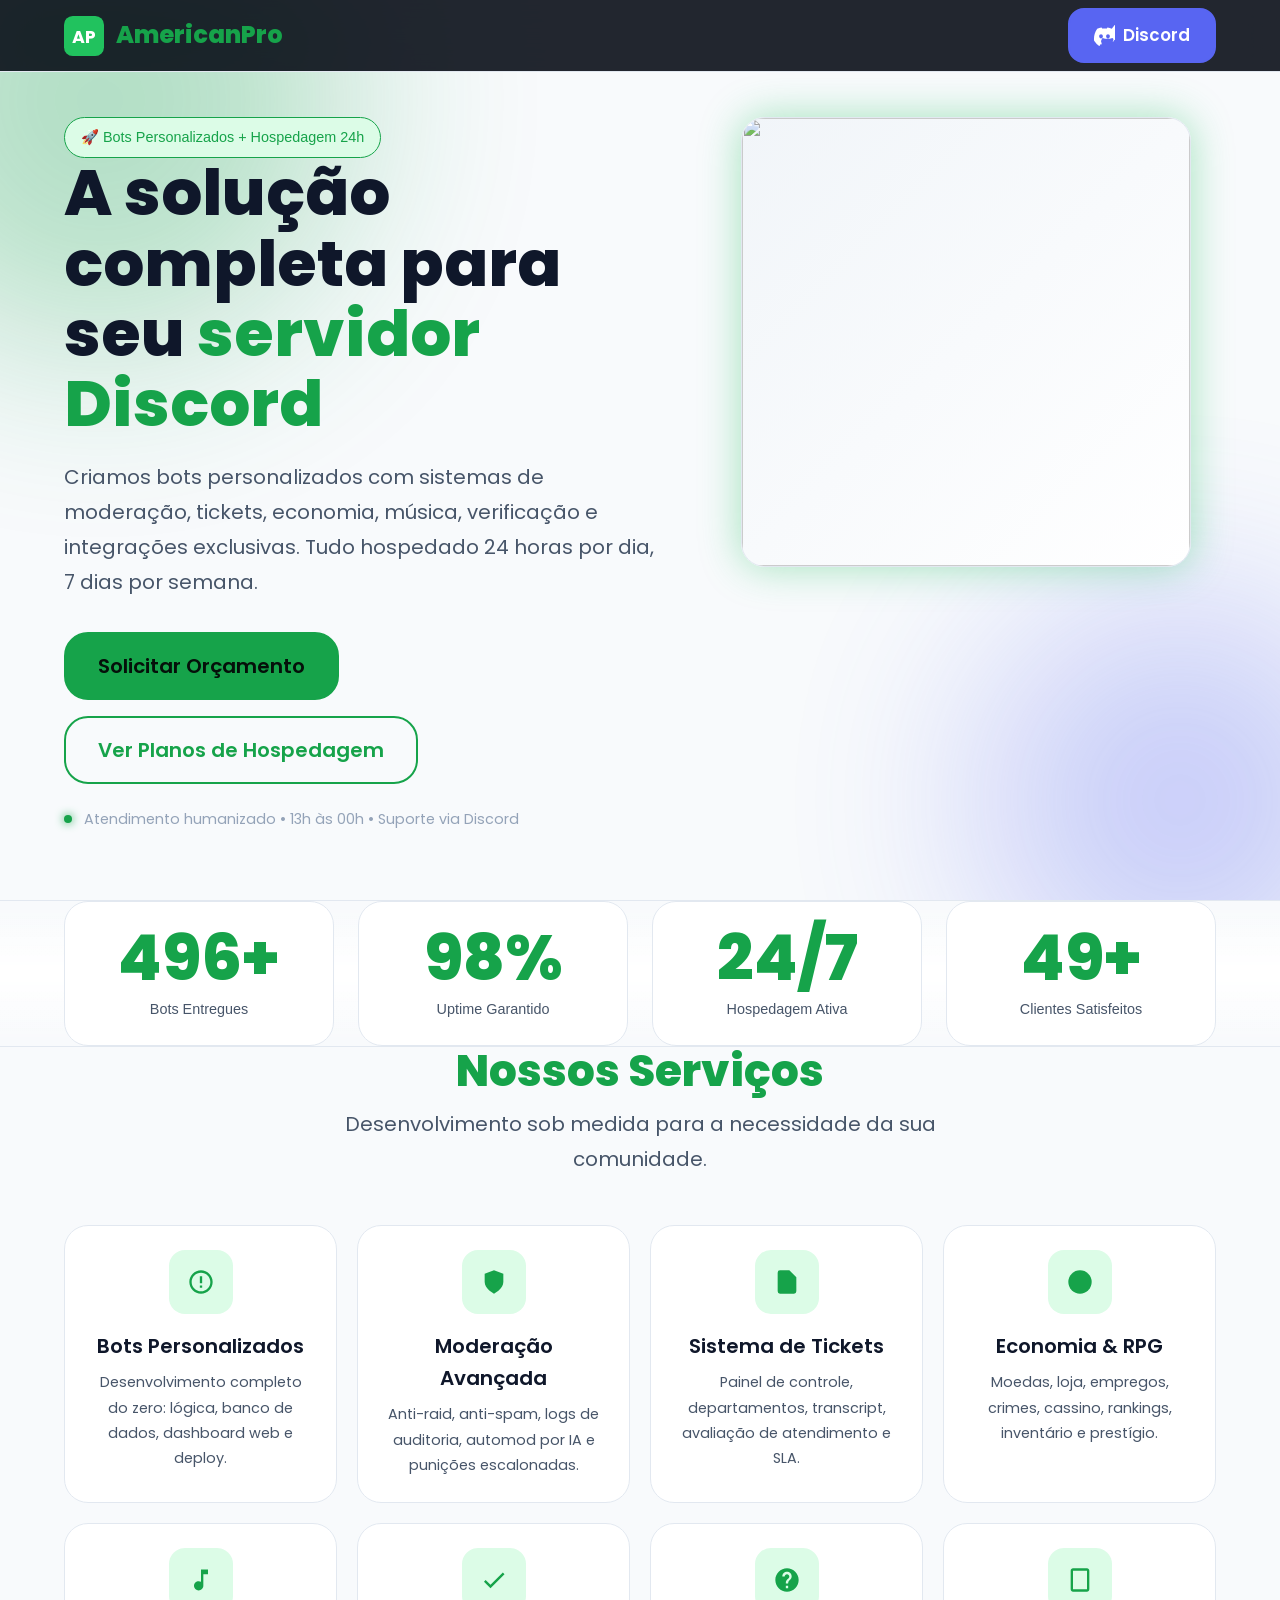
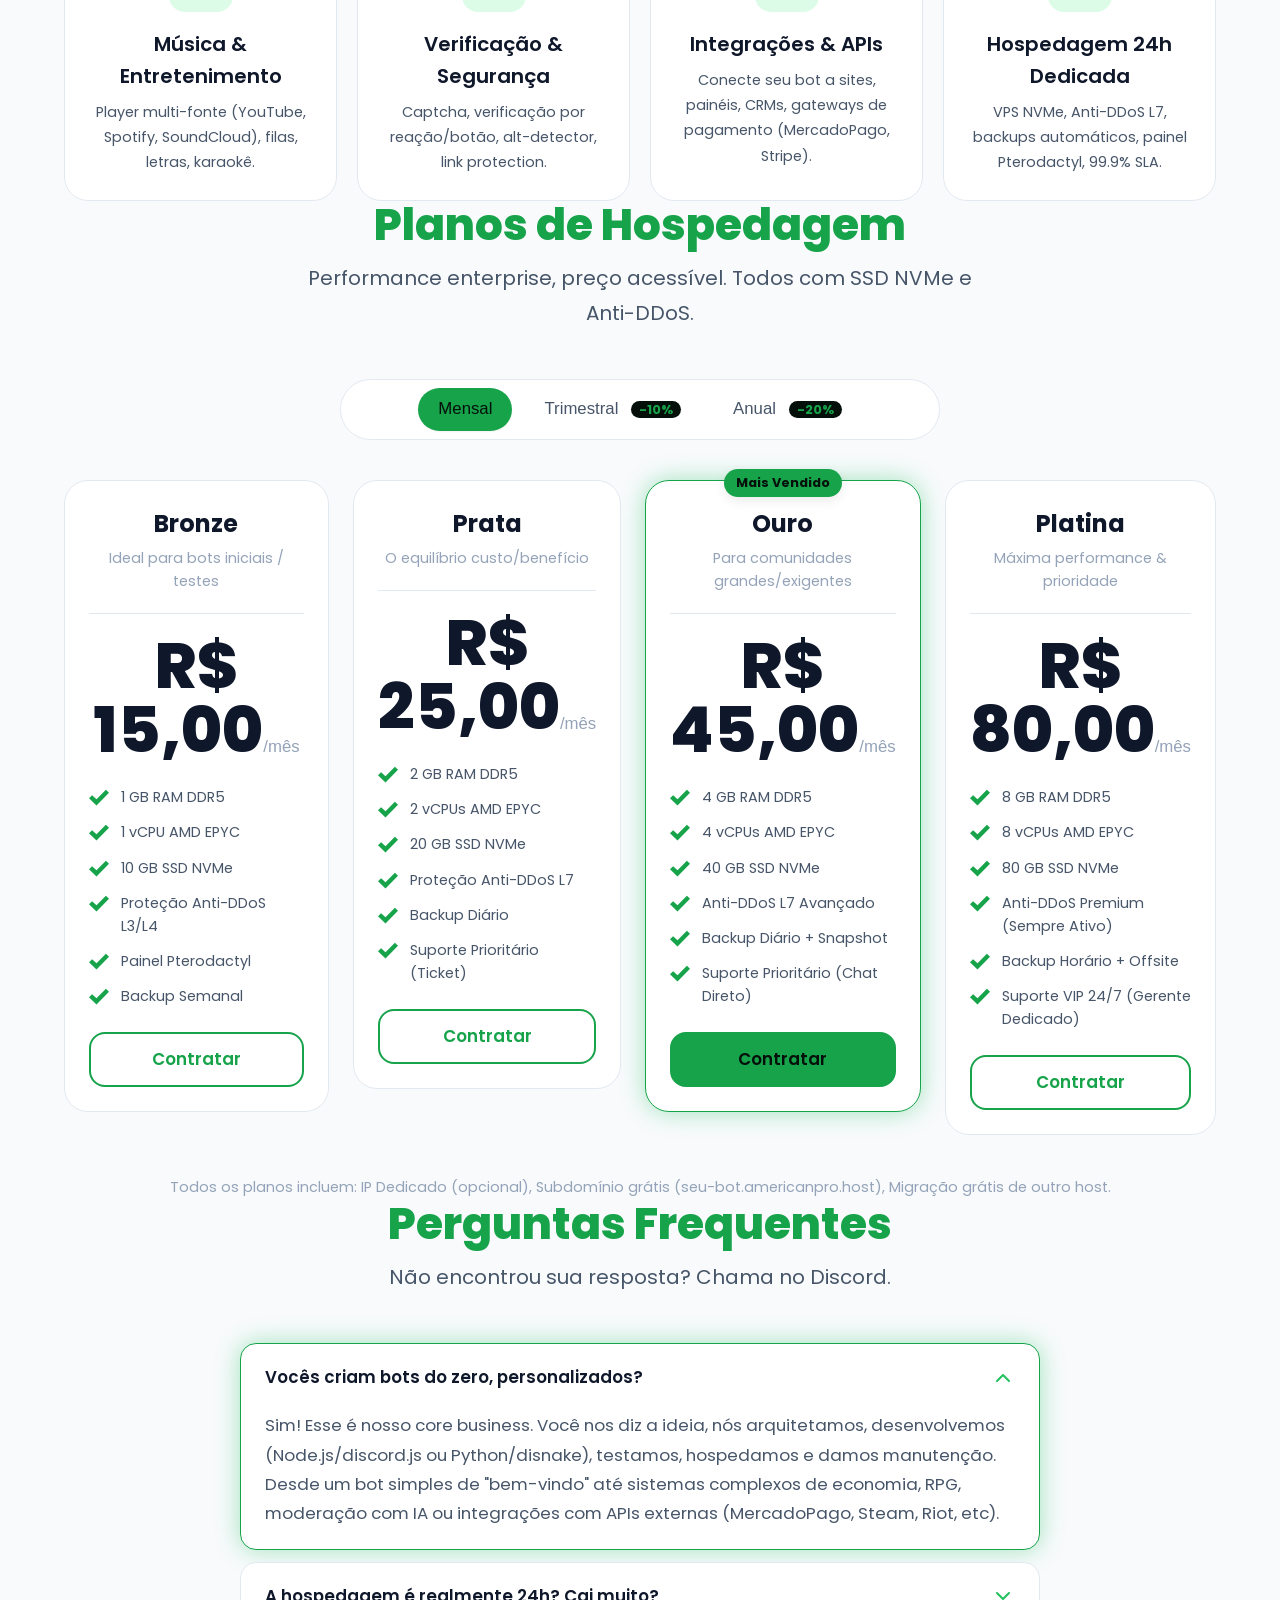
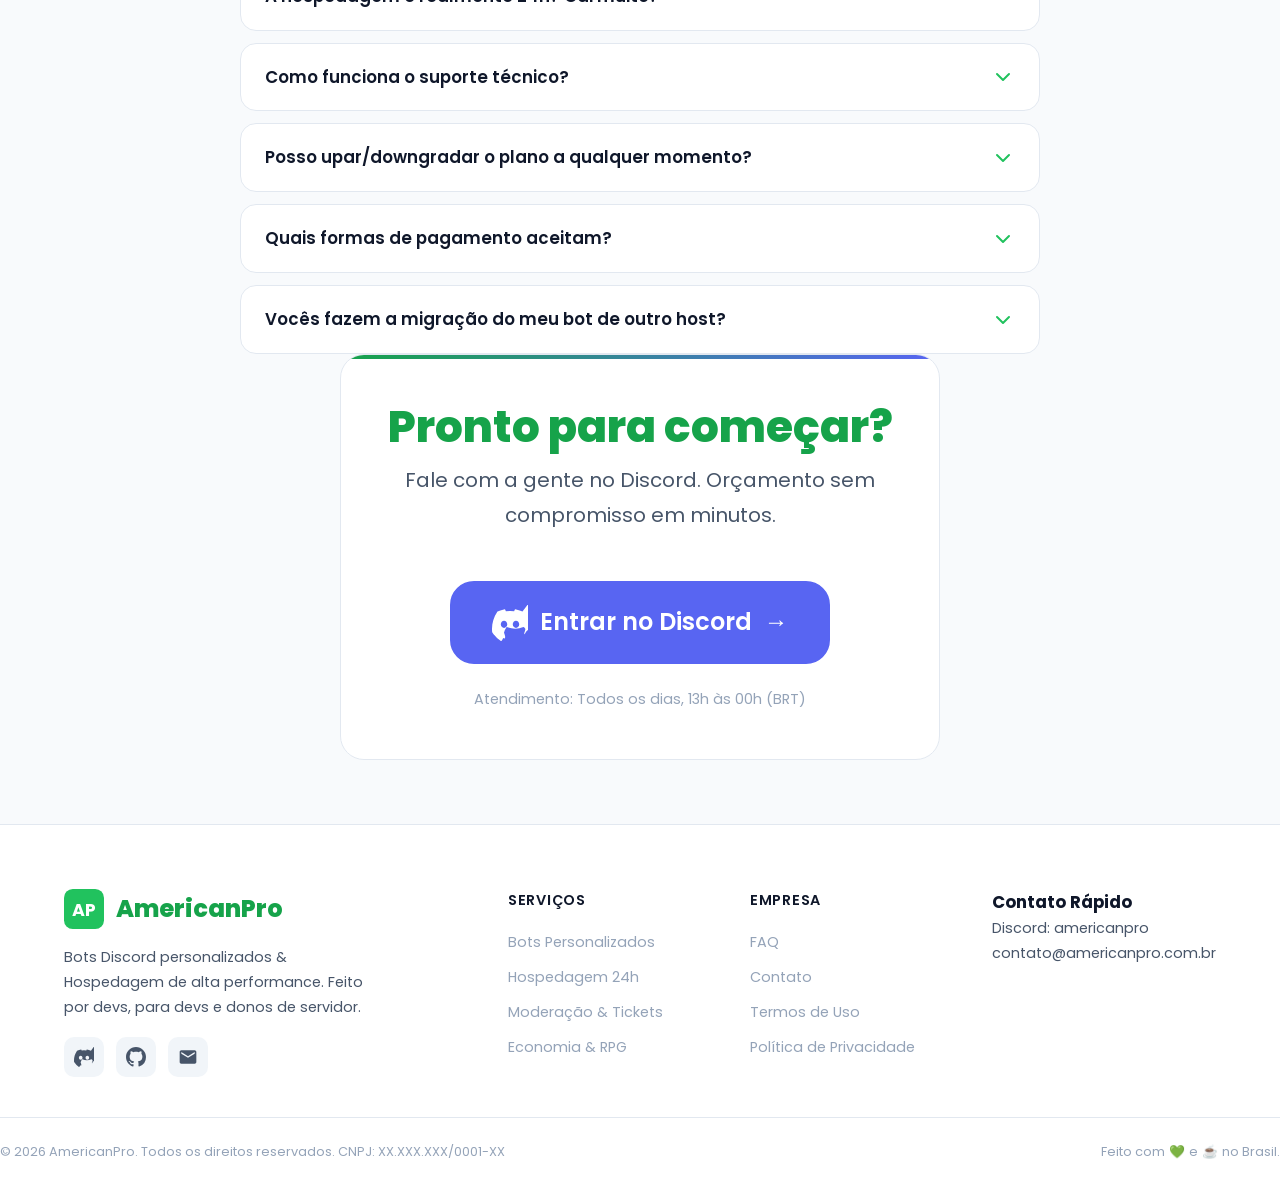
==== commit 11140d40: "Update canonical and Open Graph URLs" ====
--- a/index.html
+++ b/index.html
@@ -9,14 +9,14 @@
   <title>AmericanPro | Bots Personalizados & Hospedagem Discord 24h</title>
   <meta name="description" content="Desenvolvimento de bots Discord personalizados (moderação, tickets, economia, música) + Hospedagem 24h SSD NVMe Anti-DDoS. Orçamento grátis via Discord.">
   <meta name="theme-color" content="#070b12">
-  <link rel="canonical" href="https://americanpro.com.br/"><!-- ATUALIZE SEU DOMÍNIO REAL AQUI -->
+  <link rel="canonical" href="https://americanpro-site.vercel.app/"><!-- ATUALIZE SEU DOMÍNIO REAL AQUI -->
   
   <!-- ===== OPEN GRAPH (WhatsApp, Discord, LinkedIn) ===== -->
   <meta property="og:type" content="website">
   <meta property="og:title" content="AmericanPro | Bots & Hospedagem Discord">
   <meta property="og:description" content="Bots personalizados e hospedagem 24h com suporte humanizado. Planos a partir de R$15/mês.">
   <meta property="og:image" content="https://i.postimg.cc/7LhfFNQ4/baner.png"><!-- USE SUA IMAGEM 1200x630 AQUI -->
-  <meta property="og:url" content="https://americanpro.com.br/">
+  <meta property="og:url" content="https://americanpro-site.vercel.app/">
   
   <!-- ===== TWITTER CARD ===== -->
   <meta name="twitter:card" content="summary_large_image">
@@ -40,8 +40,8 @@
     "@context": "https://schema.org",
     "@type": "ProfessionalService",
     "name": "AmericanPro",
-    "url": "https://americanpro.com.br/",
-    "logo": "https://americanpro.com.br/logo.svg",
+    "url": "https://americanpro-site.vercel.app/",
+    "logo": "https://i.postimg.cc/7LhfFNQ4/baner.png",
     "description": "Desenvolvimento de bots Discord personalizados e hospedagem 24h.",
     "areaServed": "BR",
     "priceRange": "R$ 15 - R$ 80",
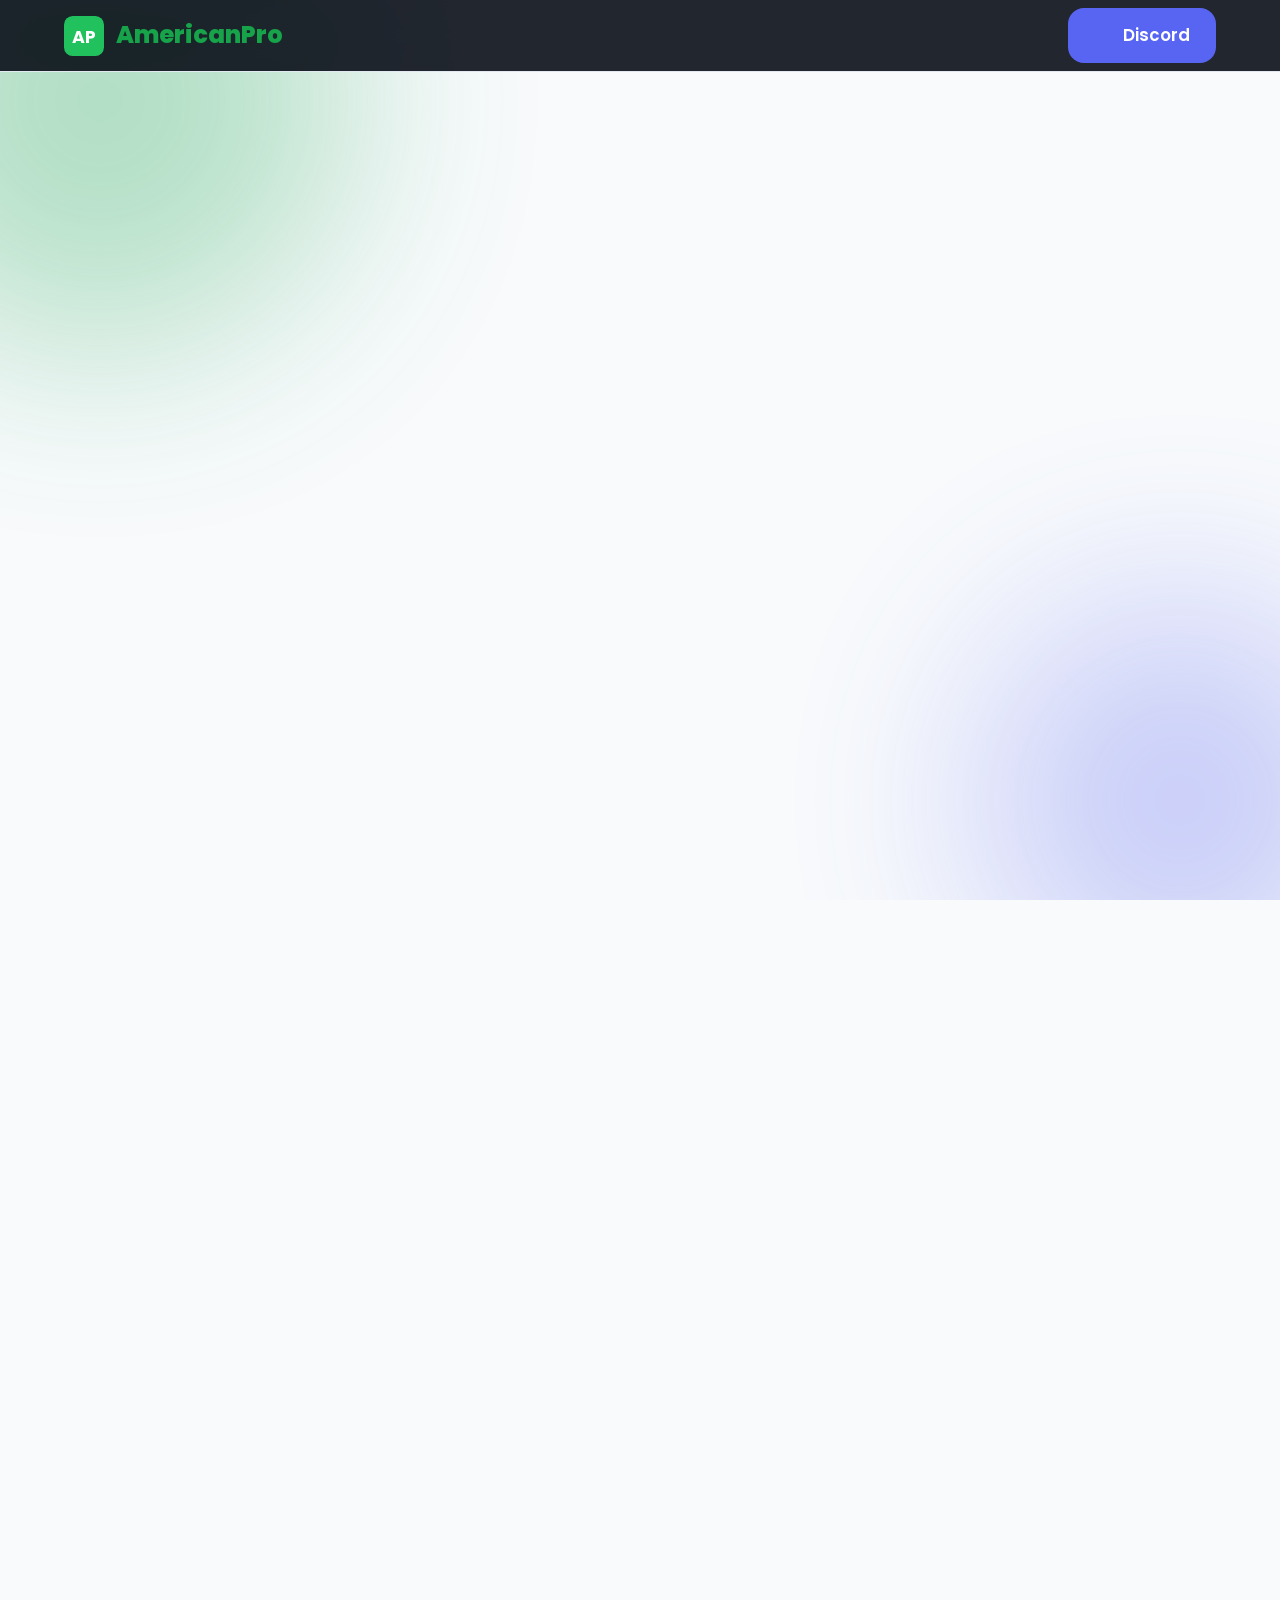
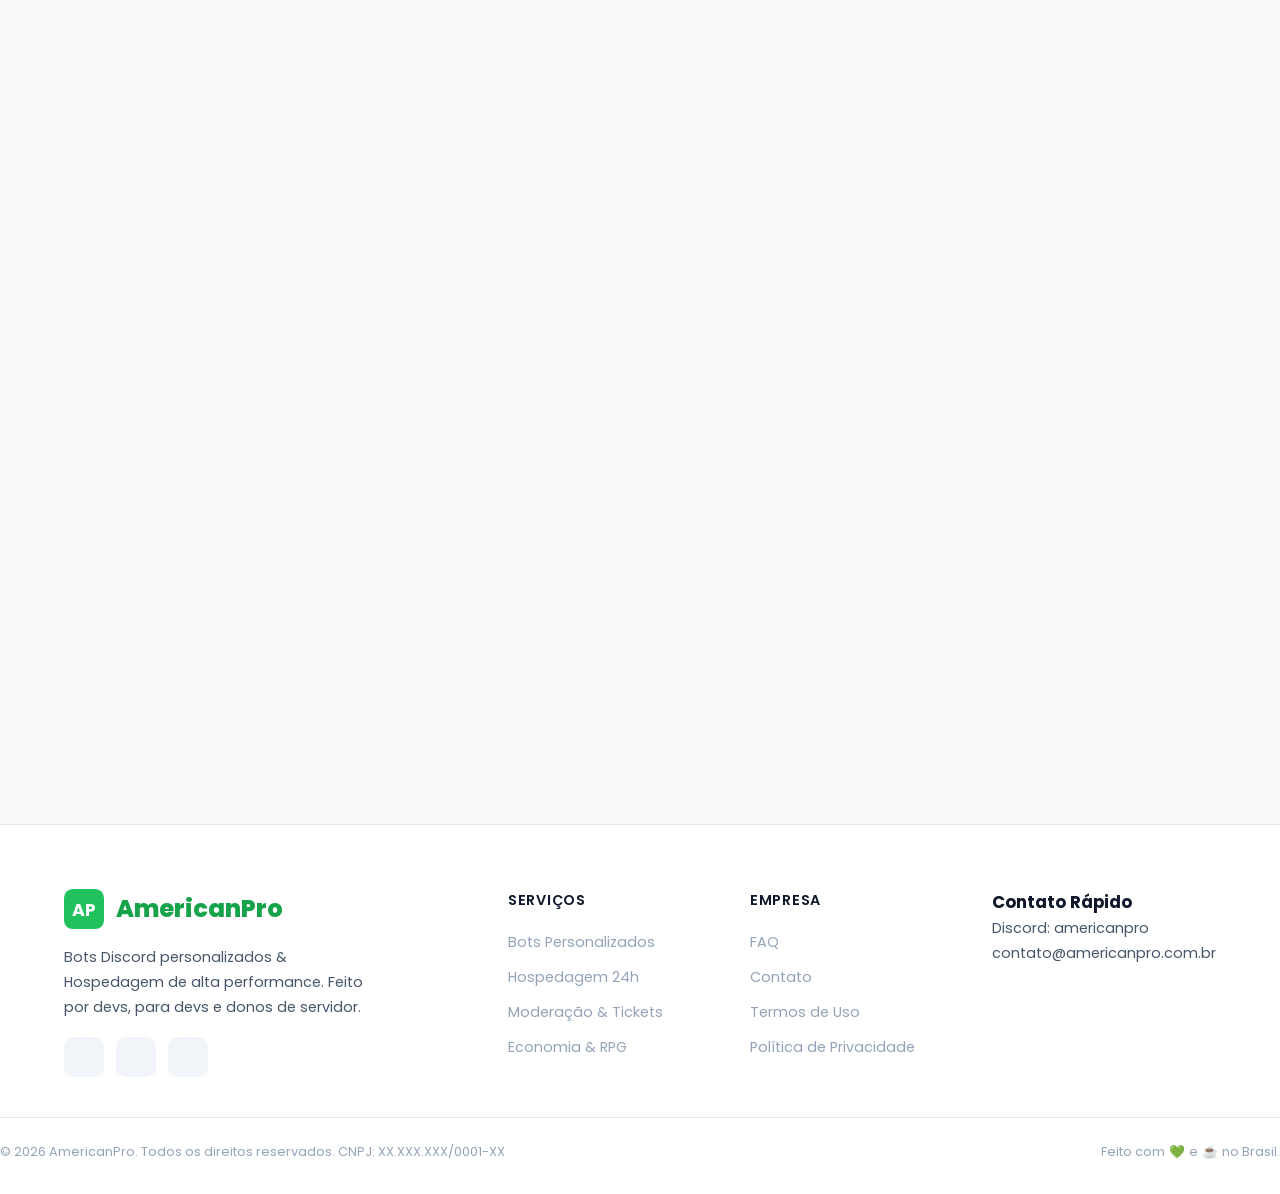
==== commit 6bcf1f9a: "Update print statement from 'Hello' to 'Goodbye'" ====
--- a/index.html
+++ b/index.html
@@ -30,11 +30,11 @@
   <link rel="stylesheet" href="https://fonts.googleapis.com/css2?family=Poppins:wght@300;400;500;600;700;800&display=swap" media="print" onload="this.media='all'">
   <noscript><link rel="stylesheet" href="https://fonts.googleapis.com/css2?family=Poppins:wght@300;400;500;600;700;800&display=swap"></noscript>
   
-  <!-- ===== FAVICON (Substitua pelos seus arquivos reais) ===== -->
+  <!-- ===== FAVICON ===== -->
   <link rel="icon" type="image/svg+xml" href="data:image/svg+xml,<svg xmlns='http://www.w3.org/2000/svg' viewBox='0 0 100 100'><rect width='100' height='100' rx='20' fill='%2321C25E'/><text x='50%25' y='55%25' dominant-baseline='middle' text-anchor='middle' fill='white' font-size='60' font-weight='bold'>AP</text></svg>">
   <link rel="apple-touch-icon" href="https://i.postimg.cc/7LhfFNQ4/baner.png">
   
-  <!-- ===== JSON-LD SCHEMA.ORG (SEO Rico para Google) ===== -->
+  <!-- ===== JSON-LD SCHEMA.ORG ===== -->
   <script type="application/ld+json">
   {
     "@context": "https://schema.org",
@@ -47,7 +47,7 @@
     "priceRange": "R$ 15 - R$ 80",
     "currenciesAccepted": "BRL",
     "paymentAccepted": "PIX, Cartão, Cripto",
-    "contactPoint": {"@type": "ContactPoint", "contactType": "customer service", "availableLanguage": "Portuguese", "url": "https://discord.gg/4apRHpBa"},
+    "contactPoint": {"@type": "ContactPoint", "contactType": "customer service", "availableLanguage": "Portuguese", "url": "https://discord.gg/6AZPWcHYwm"},
     "hasOfferCatalog": {
       "@type": "OfferCatalog",
       "name": "Planos de Hospedagem",
@@ -61,20 +61,18 @@
   }
   </script>
 
-  <!-- ===== DESIGN SYSTEM & ESTILOS (TUDO AQUI) ===== -->
+  <!-- ===== DESIGN SYSTEM & ESTILOS ===== -->
   <style>
 /* ==========================================================================
-   1. DESIGN TOKENS (VARIÁVEIS CSS) - O CÉREBRO DO DESIGN
+   1. DESIGN TOKENS (VARIÁVEIS CSS)
    ========================================================================== */
 :root {
-  /* Cores - Dark Theme Default */
   --bg-deep: #070b12; --bg-card: #101722; --bg-elevated: #182030;
   --border: rgba(255,255,255,0.06); --border-hover: rgba(33,194,94,0.5); --border-focus: #21C25E;
   --brand: #21C25E; --brand-hover: #1a9a4b; --brand-light: rgba(33,194,94,0.15); --brand-glow: rgba(33,194,94,0.4);
   --discord: #5865F2; --discord-hover: #4752c4;
   --text: #ffffff; --text-sec: #b0b8c8; --text-muted: #6b7688; --text-on-brand: #05100a;
   
-  /* Tipografia Fluida (clamp = responsivo sem media query) */
   --ff: 'Poppins', -apple-system, BlinkMacSystemFont, 'Segoe UI', Roboto, sans-serif;
   --fw-l: 300; --fw-r: 400; --fw-m: 500; --fw-sb: 600; --fw-b: 700; --fw-eb: 800;
   --fs-xs: clamp(0.7rem, 0.65rem + 0.25vw, 0.8rem);
@@ -87,24 +85,19 @@
   --fs-4xl: clamp(2.5rem, 1.8rem + 3.5vw, 4rem);
   --lh-tight: 1.1; --lh-base: 1.6; --lh-rel: 1.75;
   
-  /* Espaçamento (Escala 4px) */
   --sp-1: .25rem; --sp-2: .5rem; --sp-3: .75rem; --sp-4: 1rem; --sp-5: 1.25rem;
   --sp-6: 1.5rem; --sp-8: 2rem; --sp-10: 2.5rem; --sp-12: 3rem; --sp-16: 4rem; --sp-20: 5rem;
   
-  /* Bordas, Sombras, Transições */
   --rad-sm: 6px; --rad-md: 10px; --rad-lg: 16px; --rad-xl: 24px; --rad-full: 9999px;
   --sh-sm: 0 1px 2px rgba(0,0,0,.3); --sh-md: 0 4px 12px rgba(0,0,0,.25);
   --sh-lg: 0 12px 28px rgba(0,0,0,.3); --sh-glow: 0 0 24px var(--brand-glow); --sh-glow-lg: 0 0 40px var(--brand-glow);
   --tr-fast: 150ms ease; --tr-base: 250ms ease; --tr-slow: 400ms ease; --tr-spring: 400ms cubic-bezier(.34,1.56,.64,1);
   
-  /* Layout */
   --container: 1200px; --pad: var(--sp-6); --header-h: 72px;
 }
 
-/* Light Mode (Preparado para futuro toggle) */
 @media (prefers-color-scheme: light) { :root:not([data-theme="dark"]) { --bg-deep:#f8fafc; --bg-card:#fff; --bg-elevated:#f1f5f9; --border:#e2e8f0; --text:#0f172a; --text-sec:#475569; --text-muted:#94a3b8; --brand:#16a34a; --brand-hover:#15803d; --brand-light:#dcfce7; --sh-sm:0 1px 2px rgba(0,0,0,.05); --sh-md:0 4px 12px rgba(0,0,0,.08); --sh-lg:0 12px 28px rgba(0,0,0,.1); } }
 
-/* Acessibilidade: Reduzir Movimento */
 @media (prefers-reduced-motion: reduce) { :root { --tr-fast:0ms; --tr-base:0ms; --tr-slow:0ms; --tr-spring:0ms; } *, *::before, *::after { animation-duration:.01ms!important; animation-iteration-count:1!important; transition-duration:.01ms!important; scroll-behavior:auto!important; } }
 
 /* ==========================================================================
@@ -122,7 +115,6 @@
 :focus-visible { outline: 2px solid var(--brand); outline-offset: 2px; }
 ::selection { background: var(--brand); color: var(--text-on-brand); }
 
-/* Utilitários */
 .visually-hidden { position: absolute!important; width: 1px!important; height: 1px!important; padding: 0!important; margin: -1px!important; overflow: hidden!important; clip: rect(0,0,0,0)!important; white-space: nowrap!important; border: 0!important; }
 .skip-link { position: absolute; top: -100%; left: 50%; transform: translateX(-50%); background: var(--brand); color: var(--text-on-brand); padding: var(--sp-3) var(--sp-6); border-radius: var(--rad-md); z-index: 9999; font-weight: var(--fw-sb); transition: top var(--tr-fast); }
 .skip-link:focus { top: var(--sp-4); }
@@ -132,7 +124,7 @@
 .text-center { text-align: center; }
 
 /* ==========================================================================
-   3. COMPONENTES: BOTÕES, BADGE, CARDS
+   3. COMPONENTES
    ========================================================================== */
 .btn { display: inline-flex; align-items: center; justify-content: center; gap: var(--sp-2); font-weight: var(--fw-sb); padding: var(--sp-3) var(--sp-6); border-radius: var(--rad-lg); border: 2px solid transparent; cursor: pointer; transition: all var(--tr-base); white-space: nowrap; position: relative; overflow: hidden; }
 .btn:focus-visible { outline: none; box-shadow: 0 0 0 3px var(--brand-light), 0 0 0 4px var(--border-focus); }
@@ -156,7 +148,7 @@
 .card:hover { transform: translateY(-4px); border-color: var(--border-hover); box-shadow: var(--sh-lg); }
 
 /* ==========================================================================
-   4. HEADER & NAV (MOBILE FIRST + DRAWER)
+   4. HEADER & NAV
    ========================================================================== */
 .header { position: fixed; top: 0; left: 0; right: 0; height: var(--header-h); background: rgba(10,15,25,.9); backdrop-filter: saturate(180%) blur(20px); border-bottom: 1px solid var(--border); z-index: 1000; transition: box-shadow var(--tr-base), background var(--tr-base); }
 .header.scrolled { box-shadow: var(--sh-md); background: rgba(10,15,25,.98); }
@@ -166,7 +158,6 @@
 .logo:hover .logo-icon { animation: pulse 1.5s var(--tr-spring) infinite; }
 @keyframes pulse { 50% { transform: scale(1.05); } }
 
-/* Nav Desktop */
 .nav-list { display: none; gap: var(--sp-8); }
 @media (min-width: 769px) { .nav-list { display: flex; } }
 .nav-link { color: var(--text-sec); font-weight: var(--fw-m); font-size: var(--fs-sm); position: relative; padding: var(--sp-2) 0; transition: color var(--tr-fast); }
@@ -174,7 +165,6 @@
 .nav-link:hover, .nav-link:focus-visible { color: var(--brand); }
 .nav-link:hover::after, .nav-link:focus-visible::after { width: 100%; }
 
-/* Mobile Hamburger */
 .hamburger { display: flex; align-items: center; justify-content: center; width: 44px; height: 44px; background: var(--bg-elevated); border: 1px solid var(--border); border-radius: var(--rad-md); padding: 0; z-index: 1001; }
 @media (min-width: 769px) { .hamburger { display: none; } }
 .hamburger-box { width: 24px; height: 16px; position: relative; }
@@ -186,7 +176,6 @@
 .hamburger[aria-expanded="true"] .hamburger-inner::before { transform: rotate(45deg) translate(5px, 6px); }
 .hamburger[aria-expanded="true"] .hamburger-inner::after { transform: rotate(-45deg) translate(5px, -6px); }
 
-/* Mobile Drawer & Overlay */
 .nav-drawer { position: fixed; top: 0; right: 0; bottom: 0; width: 85%; max-width: 320px; background: var(--bg-card); border-left: 1px solid var(--border); padding: calc(var(--header-h) + var(--sp-6)) var(--sp-6) var(--sp-6); transform: translateX(100%); transition: transform var(--tr-spring); box-shadow: var(--sh-lg); overflow-y: auto; z-index: 1000; visibility: hidden; }
 .nav-drawer.is-open { transform: translateX(0); visibility: visible; }
 .nav-drawer .nav-list { flex-direction: column; gap: 0; }
@@ -196,9 +185,8 @@
 .nav-overlay { position: fixed; inset: 0; background: rgba(0,0,0,.6); backdrop-filter: blur(4px); opacity: 0; visibility: hidden; transition: opacity var(--tr-base), visibility var(--tr-base); z-index: 999; }
 .nav-overlay.is-visible { opacity: 1; visibility: visible; }
 
-/* Header Actions */
 .header-actions { display: flex; align-items: center; gap: var(--sp-4); }
-@media (max-width: 768px) { .header-actions .btn-span { display: none; } } /* Esconde texto "Discord" no mobile header */
+@media (max-width: 768px) { .header-actions .btn-span { display: none; } }
 
 /* ==========================================================================
    5. HERO
@@ -233,7 +221,7 @@
 @keyframes blob-float { 0%,100% { transform: translate(0,0) scale(1); } 25% { transform: translate(30px,-20px) scale(1.05); } 50% { transform: translate(-20px,30px) scale(.95); } 75% { transform: translate(10px,20px) scale(1.02); } }
 
 /* ==========================================================================
-   6. STATS (CONTADOR ANIMADO)
+   6. STATS
    ========================================================================== */
 .stats { background: linear-gradient(180deg, transparent, var(--bg-card), transparent); border-top: 1px solid var(--border); border-bottom: 1px solid var(--border); }
 .stats-grid { display: grid; grid-template-columns: repeat(2, 1fr); gap: var(--sp-4); }
@@ -262,7 +250,7 @@
 .service-desc { font-size: var(--fs-sm); color: var(--text-sec); line-height: var(--lh-rel); }
 
 /* ==========================================================================
-   8. PRICING (COM TOGGLE MENSAL/TRIMESTRAL/ANUAL)
+   8. PRICING
    ========================================================================== */
 .pricing-toggle { display: flex; align-items: center; justify-content: center; gap: var(--sp-3); margin-bottom: var(--sp-10); flex-wrap: wrap; background: var(--bg-card); border: 1px solid var(--border); border-radius: var(--rad-full); padding: var(--sp-2); max-width: 600px; margin-left: auto; margin-right: auto; }
 .pricing-toggle input { position: absolute; opacity: 0; pointer-events: none; }
@@ -294,7 +282,7 @@
 .pricing-note { text-align: center; margin-top: var(--sp-10); font-size: var(--fs-sm); color: var(--text-muted); line-height: var(--lh-rel); }
 
 /* ==========================================================================
-   9. FAQ (NATIVE DETAILS/SUMMARY - ACESSÍVEL)
+   9. FAQ
    ========================================================================== */
 .faq-grid { max-width: 800px; margin: 0 auto; display: flex; flex-direction: column; gap: var(--sp-3); }
 .faq-item { background: var(--bg-card); border: 1px solid var(--border); border-radius: var(--rad-lg); overflow: hidden; transition: border-color var(--tr-base), box-shadow var(--tr-base); }
@@ -357,7 +345,7 @@
 }
 
 /* ==========================================================================
-   13. SCROLL REVEAL (ANIMAÇÃO ENTRADA)
+   13. SCROLL REVEAL
    ========================================================================== */
 [data-reveal] { opacity: 0; transform: translateY(30px); transition: opacity .6s ease, transform .6s ease; }
 [data-reveal].is-visible { opacity: 1; transform: translateY(0); }
@@ -366,7 +354,6 @@
 [data-reveal="right"] { transform: translateX(40px); }
 [data-reveal="scale"] { transform: scale(.95); }
 [data-reveal="scale"].is-visible { transform: scale(1); }
-/* Delays via inline style: style="transition-delay: 100ms" */
 
   </style>
 </head>
@@ -375,7 +362,7 @@
 <!-- BG BLOBS -->
 <div class="bg-blobs" aria-hidden="true"><div class="blob blob-1"></div><div class="blob blob-2"></div></div>
 
-<!-- SKIP LINK (A11Y) -->
+<!-- SKIP LINK -->
 <a href="#main" class="skip-link">Pular para o conteúdo principal</a>
 
 <!-- ===== HEADER ===== -->
@@ -386,8 +373,7 @@
       <span class="logo-text">AmericanPro</span>
     </a>
 
-    <!-- NAV DESKTOP -->
-    <nav class="nav" role="navigation" aria-label="Navegação principal" aria-hidden="true" style="display:none;"> <!-- JS controla aria-hidden no desktop -->
+    <nav class="nav" role="navigation" aria-label="Navegação principal" aria-hidden="true" style="display:none;">
       <ul class="nav-list">
         <li><a href="#servicos" class="nav-link">Serviços</a></li>
         <li><a href="#planos" class="nav-link">Planos</a></li>
@@ -397,18 +383,16 @@
     </nav>
 
     <div class="header-actions">
-      <a href="https://discord.gg/4apRHpBa" target="_blank" rel="noopener noreferrer" class="btn btn-discord" aria-label="Entrar no Discord da AmericanPro">
+      <a href="https://discord.gg/6AZPWcHYwm" target="_blank" rel="noopener noreferrer" class="btn btn-discord" aria-label="Entrar no Discord da AmericanPro">
         <svg class="icon" aria-hidden="true"><use href="#discord-icon"></use></svg>
         <span class="btn-span">Discord</span>
       </a>
-      <!-- HAMBURGUER MOBILE -->
       <button class="hamburger" aria-expanded="false" aria-controls="mobile-nav" aria-label="Abrir menu de navegação" id="hamburger-btn">
         <span class="hamburger-box" aria-hidden="true"><span class="hamburger-inner"></span></span>
       </button>
     </div>
   </div>
 
-  <!-- MOBILE DRAWER (FORA DO HEADER INNER PARA POSITION FIXED FUNCIONAR BEM) -->
   <div class="nav-overlay" id="nav-overlay" aria-hidden="true"></div>
   <nav class="nav-drawer" id="mobile-nav" role="navigation" aria-label="Menu mobile" aria-hidden="true">
     <ul class="nav-list">
@@ -431,14 +415,13 @@
         <h1 id="hero-title" class="hero-title">A solução completa para seu <span class="highlight">servidor Discord</span></h1>
         <p class="hero-subtitle">Criamos bots personalizados com sistemas de moderação, tickets, economia, música, verificação e integrações exclusivas. Tudo hospedado 24 horas por dia, 7 dias por semana.</p>
         <div class="hero-cta" role="group" aria-label="Ações principais">
-          <a href="https://discord.gg/4apRHpBa" target="_blank" rel="noopener noreferrer" class="btn btn-primary btn-lg">Solicitar Orçamento</a>
+          <a href="https://discord.gg/6AZPWcHYwm" target="_blank" rel="noopener noreferrer" class="btn btn-primary btn-lg">Solicitar Orçamento</a>
           <a href="#planos" class="btn btn-outline btn-lg">Ver Planos de Hospedagem</a>
         </div>
         <p class="hero-trust">Atendimento humanizado • 13h às 00h • Suporte via Discord</p>
       </div>
       <div class="hero-visual" aria-hidden="true">
         <div class="hero-illustration">
-          <!-- SUA IMAGEM DO BANNER AQUI -->
           <img src="https://i.postimg.cc/7LhfFNQ4/baner.png" alt="" loading="lazy" width="450" height="450">
         </div>
       </div>
@@ -486,7 +469,6 @@
         <p class="section-subtitle">Performance enterprise, preço acessível. Todos com SSD NVMe e Anti-DDoS.</p>
       </header>
       
-      <!-- TOGGLE PERÍODO -->
       <div class="pricing-toggle" role="group" aria-label="Ciclo de cobrança">
         <input type="radio" name="billing" id="monthly" value="monthly" checked>
         <label for="monthly">Mensal</label>
@@ -509,7 +491,7 @@
             <li><svg aria-hidden="true"><use href="#icon-check"></use></svg> Painel Pterodactyl</li>
             <li><svg aria-hidden="true"><use href="#icon-check"></use></svg> Backup Semanal</li>
           </ul>
-          <a href="https://discord.gg/4apRHpBa" target="_blank" rel="noopener" class="btn btn-outline btn-block plan-btn">Contratar</a>
+          <a href="https://discord.gg/6AZPWcHYwm" target="_blank" rel="noopener" class="btn btn-outline btn-block plan-btn">Contratar</a>
         </li>
 
         <!-- PRATA -->
@@ -524,7 +506,7 @@
             <li><svg aria-hidden="true"><use href="#icon-check"></use></svg> Backup Diário</li>
             <li><svg aria-hidden="true"><use href="#icon-check"></use></svg> Suporte Prioritário (Ticket)</li>
           </ul>
-          <a href="https://discord.gg/4apRHpBa" target="_blank" rel="noopener" class="btn btn-outline btn-block plan-btn">Contratar</a>
+          <a href="https://discord.gg/6AZPWcHYwm" target="_blank" rel="noopener" class="btn btn-outline btn-block plan-btn">Contratar</a>
         </li>
 
         <!-- OURO (DESTAQUE) -->
@@ -540,7 +522,7 @@
             <li><svg aria-hidden="true"><use href="#icon-check"></use></svg> Backup Diário + Snapshot</li>
             <li><svg aria-hidden="true"><use href="#icon-check"></use></svg> Suporte Prioritário (Chat Direto)</li>
           </ul>
-          <a href="https://discord.gg/4apRHpBa" target="_blank" rel="noopener" class="btn btn-primary btn-block plan-btn">Contratar</a>
+          <a href="https://discord.gg/6AZPWcHYwm" target="_blank" rel="noopener" class="btn btn-primary btn-block plan-btn">Contratar</a>
         </li>
 
         <!-- PLATINA -->
@@ -555,7 +537,7 @@
             <li><svg aria-hidden="true"><use href="#icon-check"></use></svg> Backup Horário + Offsite</li>
             <li><svg aria-hidden="true"><use href="#icon-check"></use></svg> Suporte VIP 24/7 (Gerente Dedicado)</li>
           </ul>
-          <a href="https://discord.gg/4apRHpBa" target="_blank" rel="noopener" class="btn btn-outline btn-block plan-btn">Contratar</a>
+          <a href="https://discord.gg/6AZPWcHYwm" target="_blank" rel="noopener" class="btn btn-outline btn-block plan-btn">Contratar</a>
         </li>
       </ul>
       <p class="pricing-note">Todos os planos incluem: IP Dedicado (opcional), Subdomínio grátis (seu-bot.americanpro.host), Migração grátis de outro host.</p>
@@ -567,7 +549,7 @@
     <div class="container">
       <header class="section-header">
         <h2 id="faq-title" class="section-title">Perguntas Frequentes</h2>
-        <p class="section-subtitle">Não encontrou sua resposta? <a href="https://discord.gg/4apRHpBa" target="_blank" rel="noopener">Chama no Discord</a>.</p>
+        <p class="section-subtitle">Não encontrou sua resposta? <a href="https://discord.gg/6AZPWcHYwm" target="_blank" rel="noopener">Chama no Discord</a>.</p>
       </header>
       <div class="faq-grid">
         <details class="faq-item" open><summary class="faq-question">Vocês criam bots do zero, personalizados?</summary><div class="faq-answer"><p>Sim! Esse é nosso core business. Você nos diz a ideia, nós arquitetamos, desenvolvemos (Node.js/discord.js ou Python/disnake), testamos, hospedamos e damos manutenção. Desde um bot simples de "bem-vindo" até sistemas complexos de economia, RPG, moderação com IA ou integrações com APIs externas (MercadoPago, Steam, Riot, etc).</p></div></details>
@@ -588,7 +570,7 @@
           <h2 id="contact-title" class="section-title">Pronto para começar?</h2>
           <p class="section-subtitle">Fale com a gente no Discord. Orçamento sem compromisso em minutos.</p>
         </header>
-        <a href="https://discord.gg/4apRHpBa" target="_blank" rel="noopener noreferrer" class="btn btn-discord btn-discord-large btn-xl">
+        <a href="https://discord.gg/6AZPWcHYwm" target="_blank" rel="noopener noreferrer" class="btn btn-discord btn-discord-large btn-xl">
           <svg class="icon" aria-hidden="true"><use href="#discord-icon"></use></svg>
           <span>Entrar no Discord &nbsp;→</span>
         </a>
@@ -606,14 +588,14 @@
       <a href="/" class="logo" aria-label="AmericanPro - Início"><svg class="logo-icon" aria-hidden="true"><use href="#logo-icon"></use></svg><span class="logo-text">AmericanPro</span></a>
       <p>Bots Discord personalizados & Hospedagem de alta performance. Feito por devs, para devs e donos de servidor.</p>
       <div class="social-links">
-        <a href="https://discord.gg/4apRHpBa" target="_blank" rel="noopener" aria-label="Discord"><svg><use href="#discord-icon"></use></svg></a>
+        <a href="https://discord.gg/6AZPWcHYwm" target="_blank" rel="noopener" aria-label="Discord"><svg><use href="#discord-icon"></use></svg></a>
         <a href="https://github.com" target="_blank" rel="noopener" aria-label="GitHub"><svg><use href="#github-icon"></use></svg></a>
         <a href="mailto:contato@americanpro.com.br" aria-label="E-mail"><svg><use href="#mail-icon"></use></svg></a>
       </div>
     </div>
     <nav class="footer-nav" aria-label="Serviços"><h4>Serviços</h4><ul><li><a href="#servicos">Bots Personalizados</a></li><li><a href="#planos">Hospedagem 24h</a></li><li><a href="#servicos">Moderação & Tickets</a></li><li><a href="#servicos">Economia & RPG</a></li></ul></nav>
     <nav class="footer-nav" aria-label="Empresa"><h4>Empresa</h4><ul><li><a href="#faq">FAQ</a></li><li><a href="#contato">Contato</a></li><li><a href="/termos">Termos de Uso</a></li><li><a href="/privacidade">Política de Privacidade</a></li></ul></nav>
-    <div class="footer-contact"><h4>Contato Rápido</h4><address><p><a href="https://discord.gg/4apRHpBa" target="_blank">Discord: americanpro</a></p><p><a href="mailto:contato@americanpro.com.br">contato@americanpro.com.br</a></p></address></div>
+    <div class="footer-contact"><h4>Contato Rápido</h4><address><p><a href="https://discord.gg/6AZPWcHYwm" target="_blank">Discord: americanpro</a></p><p><a href="mailto:contato@americanpro.com.br">contato@americanpro.com.br</a></p></address></div>
   </div>
   <div class="footer-bottom">
     <p>&copy; 2026 AmericanPro. Todos os direitos reservados. CNPJ: XX.XXX.XXX/0001-XX</p>
@@ -622,259 +604,12 @@
 </footer>
 
 <!-- DISCORD FLOAT MOBILE -->
-<a href="https://discord.gg/4apRHpBa" target="_blank" rel="noopener" class="discord-float" aria-label="Suporte via Discord">
+<a href="https://discord.gg/6AZPWcHYwm" target="_blank" rel="noopener" class="discord-float" aria-label="Suporte via Discord">
   <svg class="icon" aria-hidden="true"><use href="#discord-icon"></use></svg>
   <span>Suporte</span>
 </a>
 
-<!-- ===== SVG SPRITE (ÍCONES) ===== -->
+<!-- ===== SVG SPRITE ===== -->
 <svg style="display: none;" aria-hidden="true">
   <symbol id="logo-icon" viewBox="0 0 55 55"><rect width="55" height="55" rx="12" fill="#21C25E"/><text x="50%" y="55%" dominant-baseline="middle" text-anchor="middle" fill="white" font-weight="bold" font-size="24">AP</text></symbol>
-  <symbol id="discord-icon" viewBox="0 0 24 24"><path fill="currentColor" d="M20.317 4.37a19.791 19.791 0 0 0-4.885-1.515.074.074 0 0 0-.079.037c-.21.375-.444.864-.608 1.25a18.27 18.27 0 0 0-5.487 0 12.64 12.64 0 0 0-.617-1.25.077.077 0 0 0-.079-.037A19.736 19.736 0 0 0 3.683 4.37a.07.07 0 0 0-.032.027C.533 9.046-.32 13.58.099 18.057a.083.083 0 0 0 .031.057 19.9 19.9 0 0 0 5.994 6.027.077.077 0 0 0 .084-.028c.464-.636.908-1.353 1.179-1.995a.432.432 0 0 1 .472-.025c.16.098.323.19.488.288a.077.077 0 0 0 .083-.028 1.996 1.996 0 0 0 .364-1.173 18.68 18.68 0 0 0-.77-2.666.077.077 0 0 1 .009-.128 12.9 12.9 0 0 1 1.718-3.642.077.077 0 0 1 .127-.009c3.637 1.36 7.472 1.36 11.094 0a.077.077 0 0 1 .127.009c.442.355.827.756 1.17 1.192a.077.077 0 0 1 .009.128 14.07 14.07 0 0 1-.77 2.666.076.076 0 0 0 .032.125 1.84 1.84 0 0 1-.005.247.5.5 0 0 0 .19.378.074.074 0 0 0 .079-.037c.271-.642.715-1.36 1.178-1.995a19.8 19.8 0 0 0 6.002-6.027.077.077 0 0 0-.032-.054c.418-4.536-.42-9.097-3.548-13.66a.061.061 0 0 0-.031-.03zM8.02 15.33c-1.183 0-2.157-1.085-2.157-2.419 0-1.333.956-2.419 2.157-2.419 1.21 0 2.176 1.096 2.157 2.42 0 1.333-.956 2.418-2.157 2.418zm7.975 0c-1.183 0-2.157-1.085-2.157-2.419 0-1.333.955-2.419 2.157-2.419 1.21 0 2.176 1.096 2.157 2.42 0 1.333-.946 2.418-2.157 2.418z"/></symbol>
-  <symbol id="icon-check" viewBox="0 0 24 24"><path fill="currentColor" d="M20.285 2l-11.285 11.567-5.286-5.011-3.714 3.716 9 8.728 15-15.285z"/></symbol>
-  <symbol id="icon-bot" viewBox="0 0 24 24"><path fill="currentColor" d="M12 2C6.48 2 2 6.48 2 12s4.48 10 10 10 10-4.48 10-10S17.52 2 12 2zm0 18c-4.41 0-8-3.59-8-8s3.59-8 8-8 8 3.59 8 8-3.59 8-8 8zm-1-13h2v6h-2zm0 8h2v2h-2z"/></symbol>
-  <symbol id="icon-shield" viewBox="0 0 24 24"><path fill="currentColor" d="M12 22s8-4 8-10V5l-8-3-8 3v7c0 6 8 10 8 10z"/></symbol>
-  <symbol id="icon-ticket" viewBox="0 0 24 24"><path fill="currentColor" d="M14 2H6a2 2 0 0 0-2 2v16a2 2 0 0 0 2 2h12a2 2 0 0 0 2-2V8l-6-6zm-1 7h-4v2h4v-2zm0 4h-4v2h4v-2z"/></symbol>
-  <symbol id="icon-coin" viewBox="0 0 24 24"><circle cx="12" cy="12" r="10" fill="currentColor"/><path fill="#fff" d="M12 6v12M6 12h12"/></symbol> <!-- Simplificado -->
-  <symbol id="icon-music" viewBox="0 0 24 24"><path fill="currentColor" d="M12 3v10.55c-.59-.34-1.27-.55-2-.55-2.21 0-4 1.79-4 4s1.79 4 4 4 4-1.79 4-4V7h4V3h-6z"/></symbol>
-  <symbol id="icon-verify" viewBox="0 0 24 24"><path fill="currentColor" d="M9 16.17L4.83 12l-1.42 1.41L9 19 21 7l-1.41-1.41z"/></symbol>
-  <symbol id="icon-api" viewBox="0 0 24 24"><path fill="currentColor" d="M12 2C6.48 2 2 6.48 2 12s4.48 10 10 10 10-4.48 10-10S17.52 2 12 2zm1 17h-2v-2h2v2zm2.07-7.75l-.9.92C13.45 12.9 13 13.5 13 15h-2v-.5c0-1.1.45-2.1 1.17-2.83l1.24-1.26c.37-.36.59-.86.59-1.41 0-1.1-.9-2-2-2s-2 .9-2 2H8c0-2.21 1.79-4 4-4s4 1.79 4 4c0 .88-.36 1.68-.93 2.25z"/></symbol>
-  <symbol id="icon-server" viewBox="0 0 24 24"><path fill="currentColor" d="M18 2H6c-1.1 0-2 .9-2 2v16c0 1.1.9 2 2 2h12c1.1 0 2-.9 2-2V4c0-1.1-.9-2-2-2zm0 18H6V4h12v16z"/></symbol>
-  <symbol id="github-icon" viewBox="0 0 24 24"><path fill="currentColor" d="M12 0C5.37 0 0 5.37 0 12c0 5.31 3.435 9.795 8.205 11.385.6.105.825-.255.825-.57 0-.285-.015-1.23-.015-2.235-3.015.555-3.795-.735-4.035-1.41-.135-.345-.72-1.41-1.23-1.695-.42-.225-1.02-.78-.015-.795.945-.015 1.62.87 1.845 1.23 1.08 1.815 2.805 1.305 3.495.99.105-.78.42-1.305.765-1.605-2.67-.3-5.46-1.335-5.46-5.925 0-1.305.465-2.37 1.23-3.21-.12-.3-.54-1.53.12-3.18 0 0 1.005-.315 3.3 1.23.96-.27 1.98-.405 3-.405s2.04.135 3 .405c2.28-1.56 3.285-1.23 3.285-1.23.66 1.65.24 2.88.12 3.18.765.84 1.23 1.905 1.23 3.21 0 4.605-2.805 5.625-5.475 5.925.435.375.81 1.095.81 2.22 0 1.605-.015 2.895-.015 3.3 0 .315.225.69.825.57A12.02 12.02 0 0024 12c0-6.63-5.37-12-12-12z"/></symbol>
-  <symbol id="mail-icon" viewBox="0 0 24 24"><path fill="currentColor" d="M20 4H4c-1.1 0-1.99.9-1.99 2L2 18c0 1.1.9 2 2 2h16c1.1 0 2-.9 2-2V6c0-1.1-.9-2-2-2zm0 4l-8 5-8-5V6l8 5 8-5v2z"/></symbol>
-</svg>
-
-<!-- ===== JAVASCRIPT (MODULE) ===== -->
-<script type="module">
-/* ==========================================================================
-   ESTADO & SELETORES
-   ========================================================================== */
-const $ = (sel, ctx = document) => ctx.querySelector(sel);
-const $$ = (sel, ctx = document) => [...ctx.querySelectorAll(sel)];
-
-const state = {
-  mobileNavOpen: false,
-  header: $('#header') || $('.header'), // fallback
-  hamburger: $('#hamburger-btn'),
-  mobileNav: $('#mobile-nav'),
-  navOverlay: $('#nav-overlay'),
-  desktopNav: $('header nav[aria-label="Navegação principal"]'),
-};
-
-/* ==========================================================================
-   1. MOBILE MENU (DRAWER + OVERLAY + TRAP FOCUS SIMPLES)
-   ========================================================================== */
-function initMobileMenu() {
-  const { hamburger, mobileNav, navOverlay, desktopNav } = state;
-  if (!hamburger || !mobileNav || !navOverlay) return;
-
-  const focusableSelector = 'a[href], button, input, textarea, select, details, [tabindex]:not([tabindex="-1"])';
-  let lastFocusedElement = null;
-
-  const openMenu = () => {
-    lastFocusedElement = document.activeElement;
-    state.mobileNavOpen = true;
-    hamburger.setAttribute('aria-expanded', 'true');
-    mobileNav.classList.add('is-open');
-    mobileNav.setAttribute('aria-hidden', 'false');
-    navOverlay.classList.add('is-visible');
-    navOverlay.setAttribute('aria-hidden', 'false');
-    document.body.style.overflow = 'hidden';
-    // Desktop nav accessibility toggle
-    if (desktopNav) desktopNav.setAttribute('aria-hidden', 'true');
-    // Focus first link
-    setTimeout(() => mobileNav.querySelector(focusableSelector)?.focus(), 50);
-  };
-
-  const closeMenu = () => {
-    state.mobileNavOpen = false;
-    hamburger.setAttribute('aria-expanded', 'false');
-    mobileNav.classList.remove('is-open');
-    mobileNav.setAttribute('aria-hidden', 'true');
-    navOverlay.classList.remove('is-visible');
-    navOverlay.setAttribute('aria-hidden', 'true');
-    document.body.style.overflow = '';
-    if (desktopNav) desktopNav.setAttribute('aria-hidden', 'false');
-    lastFocusedElement?.focus();
-  };
-
-  const toggleMenu = () => state.mobileNavOpen ? closeMenu() : openMenu();
-
-  hamburger.addEventListener('click', toggleMenu);
-  navOverlay.addEventListener('click', closeMenu);
-
-  // Close on link click (inside drawer)
-  mobileNav.addEventListener('click', (e) => {
-    if (e.target.matches('a[href^="#"]')) closeMenu();
-  });
-
-  // ESC key
-  document.addEventListener('keydown', (e) => {
-    if (e.key === 'Escape' && state.mobileNavOpen) closeMenu();
-    // Tab trap (simple)
-    if (e.key === 'Tab' && state.mobileNavOpen) {
-      const focusable = mobileNav.querySelectorAll(focusableSelector);
-      const first = focusable[0];
-      const last = focusable[focusable.length - 1];
-      if (e.shiftKey && document.activeElement === first) { e.preventDefault(); last.focus(); }
-      else if (!e.shiftKey && document.activeElement === last) { e.preventDefault(); first.focus(); }
-    }
-  });
-
-  // Sync desktop nav aria-hidden on resize (optional but good)
-  const mq = window.matchMedia('(min-width: 769px)');
-  const handleWidthChange = (e) => {
-    if (desktopNav) desktopNav.setAttribute('aria-hidden', e.matches ? 'false' : 'true');
-    if (e.matches && state.mobileNavOpen) closeMenu(); // Auto close if resize to desktop
-  };
-  mq.addEventListener?.('change', handleWidthChange);
-  handleWidthChange(mq); // Initial
-}
-
-/* ==========================================================================
-   2. HEADER SCROLL SHADOW
-   ========================================================================== */
-function initHeaderScroll() {
-  const header = state.header;
-  if (!header) return;
-  let lastScroll = 0;
-  const onScroll = () => {
-    const y = window.scrollY;
-    header.classList.toggle('scrolled', y > 20);
-    lastScroll = y;
-  };
-  window.addEventListener('scroll', onScroll, { passive: true });
-  onScroll(); // Initial check
-}
-
-/* ==========================================================================
-   3. COUNTER ANIMATION (INTERSECTION OBSERVER)
-   ========================================================================== */
-function initCounters() {
-  const counters = $$('.counter[data-target]');
-  if (!counters.length) return;
-
-  const observer = new IntersectionObserver((entries, obs) => {
-    entries.forEach(entry => {
-      if (entry.isIntersecting) {
-        const el = entry.target;
-        const target = +el.dataset.target;
-        const duration = 1800; // 1.8s
-        const startTime = performance.now();
-        
-        const animate = (now) => {
-          const progress = Math.min((now - startTime) / duration, 1);
-          // Easing: easeOutExpo
-          const eased = progress === 1 ? 1 : 1 - Math.pow(2, -10 * progress);
-          el.textContent = Math.floor(eased * target).toLocaleString('pt-BR');
-          if (progress < 1) requestAnimationFrame(animate);
-          else el.textContent = target.toLocaleString('pt-BR'); // Ensure exact final
-        };
-        requestAnimationFrame(animate);
-        obs.unobserve(el);
-      }
-    });
-  }, { threshold: 0.5, rootMargin: '0px 0px -50px 0px' });
-
-  counters.forEach(c => observer.observe(c));
-}
-
-/* ==========================================================================
-   4. PRICING TOGGLE (MENSAL / TRIMESTRAL / ANUAL)
-   ========================================================================== */
-function initPricingToggle() {
-  const radios = $$('.pricing-toggle input[name="billing"]');
-  const prices = $$('.price-value[data-monthly]');
-  if (!radios.length || !prices.length) return;
-
-  const update = (period) => {
-    prices.forEach(el => {
-      const val = el.dataset[period];
-      if (!val) return;
-      // Micro animação
-      el.style.opacity = '0';
-      el.style.transform = 'translateY(4px)';
-      setTimeout(() => {
-        el.textContent = `R$ ${Number(val).toFixed(2).replace('.', ',')}`;
-        el.style.opacity = '1';
-        el.style.transform = 'translateY(0)';
-      }, 120);
-    });
-  };
-
-  radios.forEach(r => r.addEventListener('change', () => update(r.value)));
-}
-
-/* ==========================================================================
-   5. SCROLL REVEAL (INTERSECTION OBSERVER)
-   ========================================================================== */
-function initScrollReveal() {
-  // Respect prefers-reduced-motion via CSS (animations disabled there), but JS still adds class for layout stability
-  const prefersReduced = window.matchMedia('(prefers-reduced-motion: reduce)').matches;
-  const elements = $$('[data-reveal]');
-  if (!elements.length) return;
-
-  if (prefersReduced) {
-    elements.forEach(el => el.classList.add('is-visible'));
-    return;
-  }
-
-  const observer = new IntersectionObserver((entries) => {
-    entries.forEach(entry => {
-      if (entry.isIntersecting) {
-        entry.target.classList.add('is-visible');
-        // observer.unobserve(entry.target); // Uncomment to animate only once
-      } else {
-        // entry.target.classList.remove('is-visible'); // Uncomment to re-animate on scroll up
-      }
-    });
-  }, { threshold: 0.1, rootMargin: '0px 0px -50px 0px' });
-
-  elements.forEach(el => observer.observe(el));
-}
-
-/* ==========================================================================
-   6. SMOOTH SCROLL COM OFFSET DO HEADER (ÂNCORAS)
-   ========================================================================== */
-function initSmoothScroll() {
-  document.addEventListener('click', (e) => {
-    const link = e.target.closest('a[href^="#"]');
-    if (!link) return;
-    const href = link.getAttribute('href');
-    if (href === '#') return;
-    const target = document.querySelector(href);
-    if (target) {
-      e.preventDefault();
-      const headerHeight = state.header?.offsetHeight || 72;
-      const targetPos = target.getBoundingClientRect().top + window.scrollY - headerHeight - 16;
-      window.scrollTo({ top: targetPos, behavior: 'smooth' });
-      // Focus for accessibility
-      target.setAttribute('tabindex', '-1');
-      target.focus({ preventScroll: true });
-      target.removeAttribute('tabindex');
-      // Close mobile menu if open
-      if (state.mobileNavOpen) {
-        state.hamburger?.click(); // Triggers toggle logic
-      }
-    }
-  });
-}
-
-/* ==========================================================================
-   INIT ALL
-   ========================================================================== */
-document.addEventListener('DOMContentLoaded', () => {
-  initMobileMenu();
-  initHeaderScroll();
-  initCounters();
-  initPricingToggle();
-  initScrollReveal();
-  initSmoothScroll();
-  
-  // Console log para debug
-  console.log('%c🚀 AmericanPro Loaded', 'color: #21C25E; font-size: 1.2rem; font-weight: bold;');
-  console.log('%cSingle-file architecture | Mobile-first | Accessible | SEO Ready', 'color: #b0b8c8;');
-});
-</script>
-</body>
-</html>
+  <symbol id="discord-icon" viewBox="0 0 24 24"><path fill="currentColor" d="M20.317 4.37a19.791 19.791 0 0 0-4.885-1.515.074.074 0 0 0-.079.037c-.21.375-.444.864-.608 1.25a18.27 18.27 0 0 0-5.487 0 12.64 12.64 0 0 0-.617-1.25.077.077 0 0 0-.079-.037A19.736 19.736 0 0 0 3.683 4.37a.07.07 0 0 0-.032.027C.533 9.046-.32 13.58.099 18.057a.083.083 0 0 0 .031.057 19.9 19.9 0 0 0 5.994 6.027.077.077 0 0 0 .084-.028c.464-.636.908-1.353 1.179-1.995a.432.432 0 0 1 .472-.025c.16.098.323.19.488.288a.077.077 0 0 0 .083-.028 1.996 1.996 0 0 0 .364-1.173 18.68 18.68 0 0 0-.77-2.666.077.077 0 0 1 .009-.128 12.9 12.9 0 0 1 1.718-3.642.077.077 0 0 1 .127-.009c3.637 1.36 7.472 1.36 11.094 0a.077.
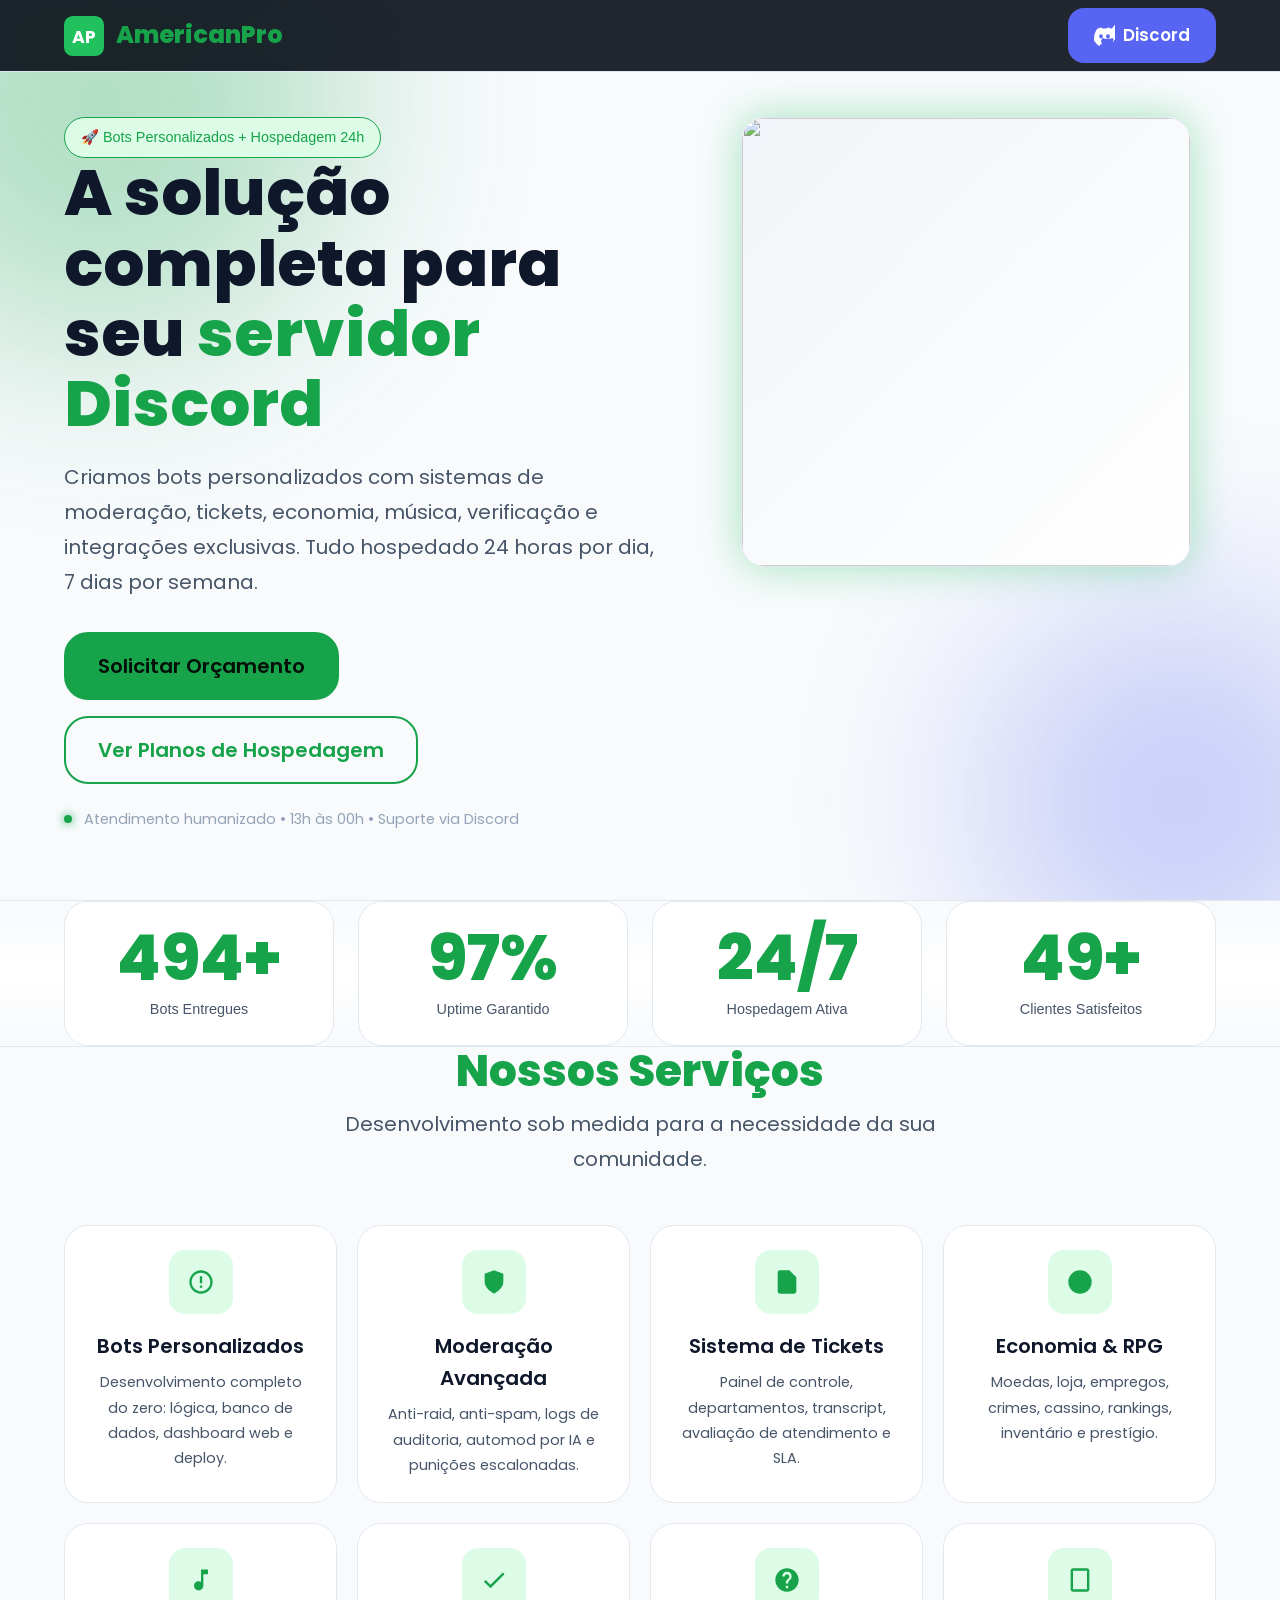
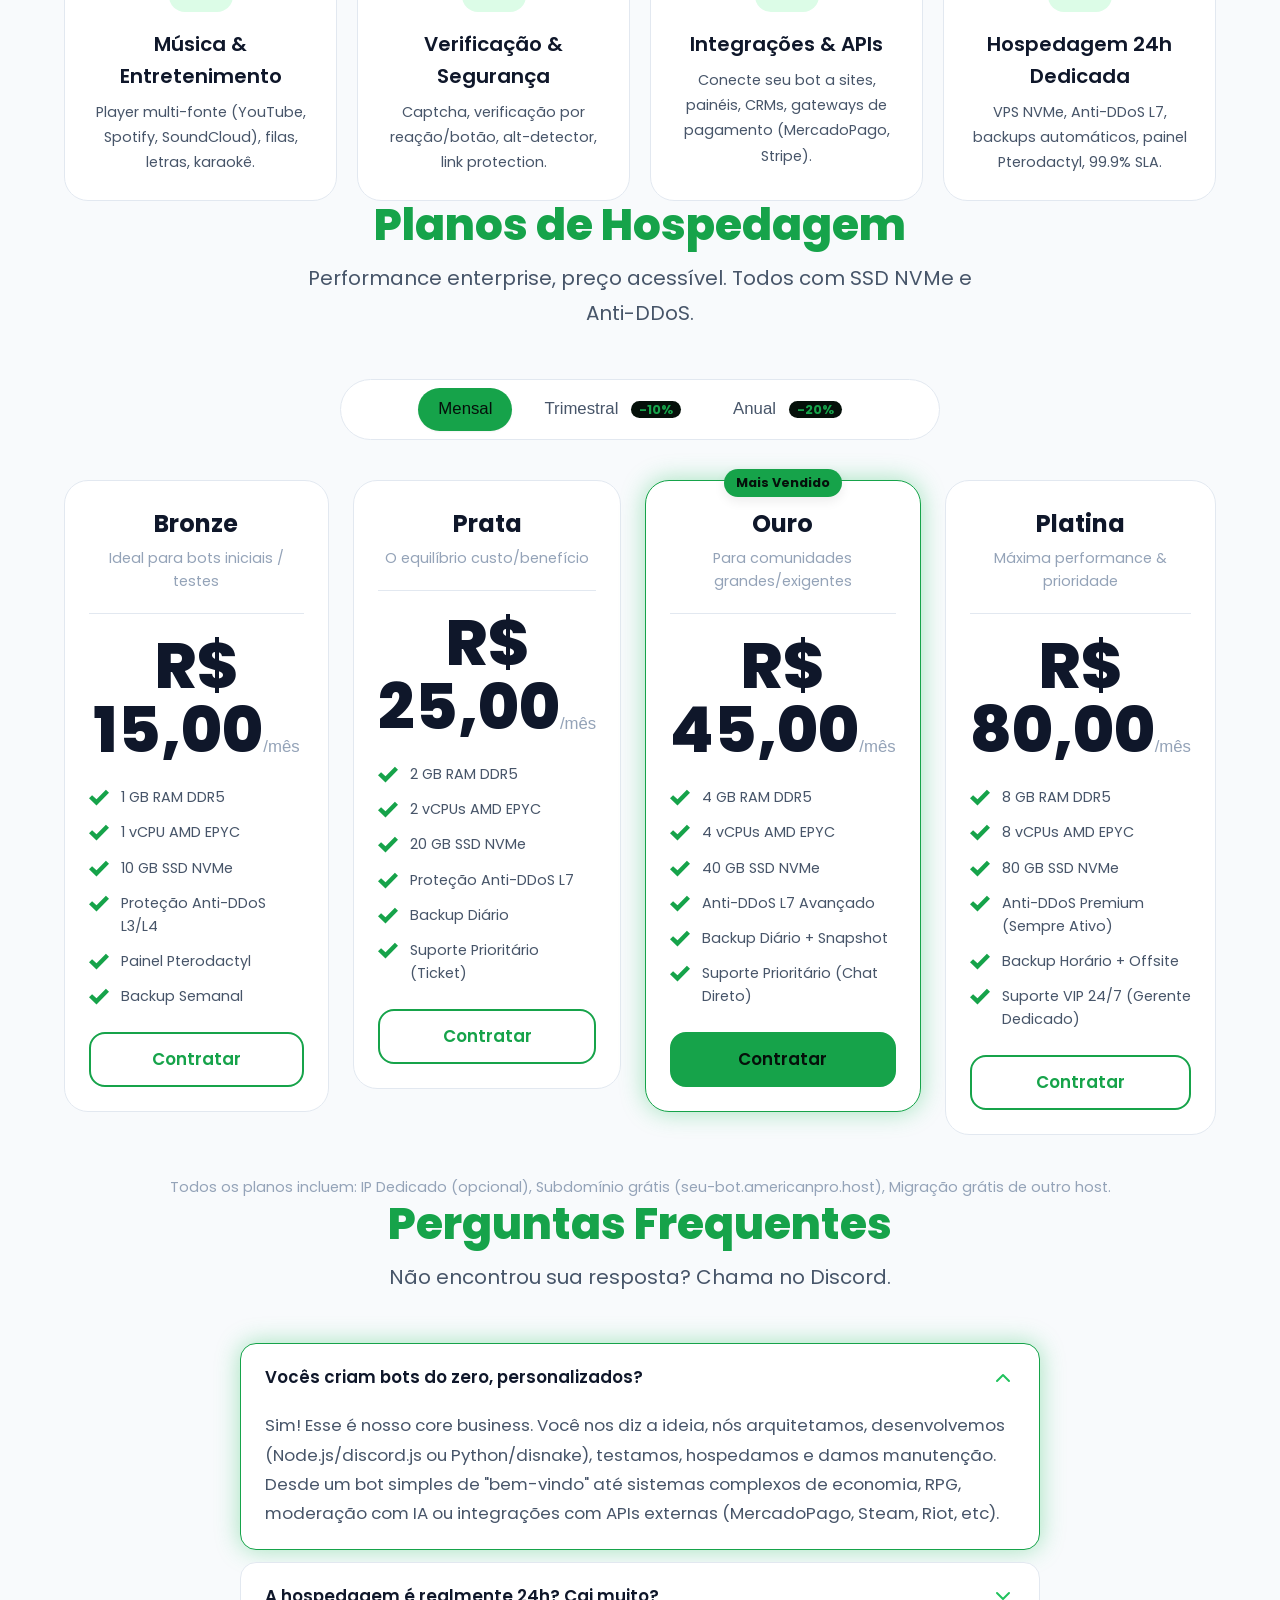
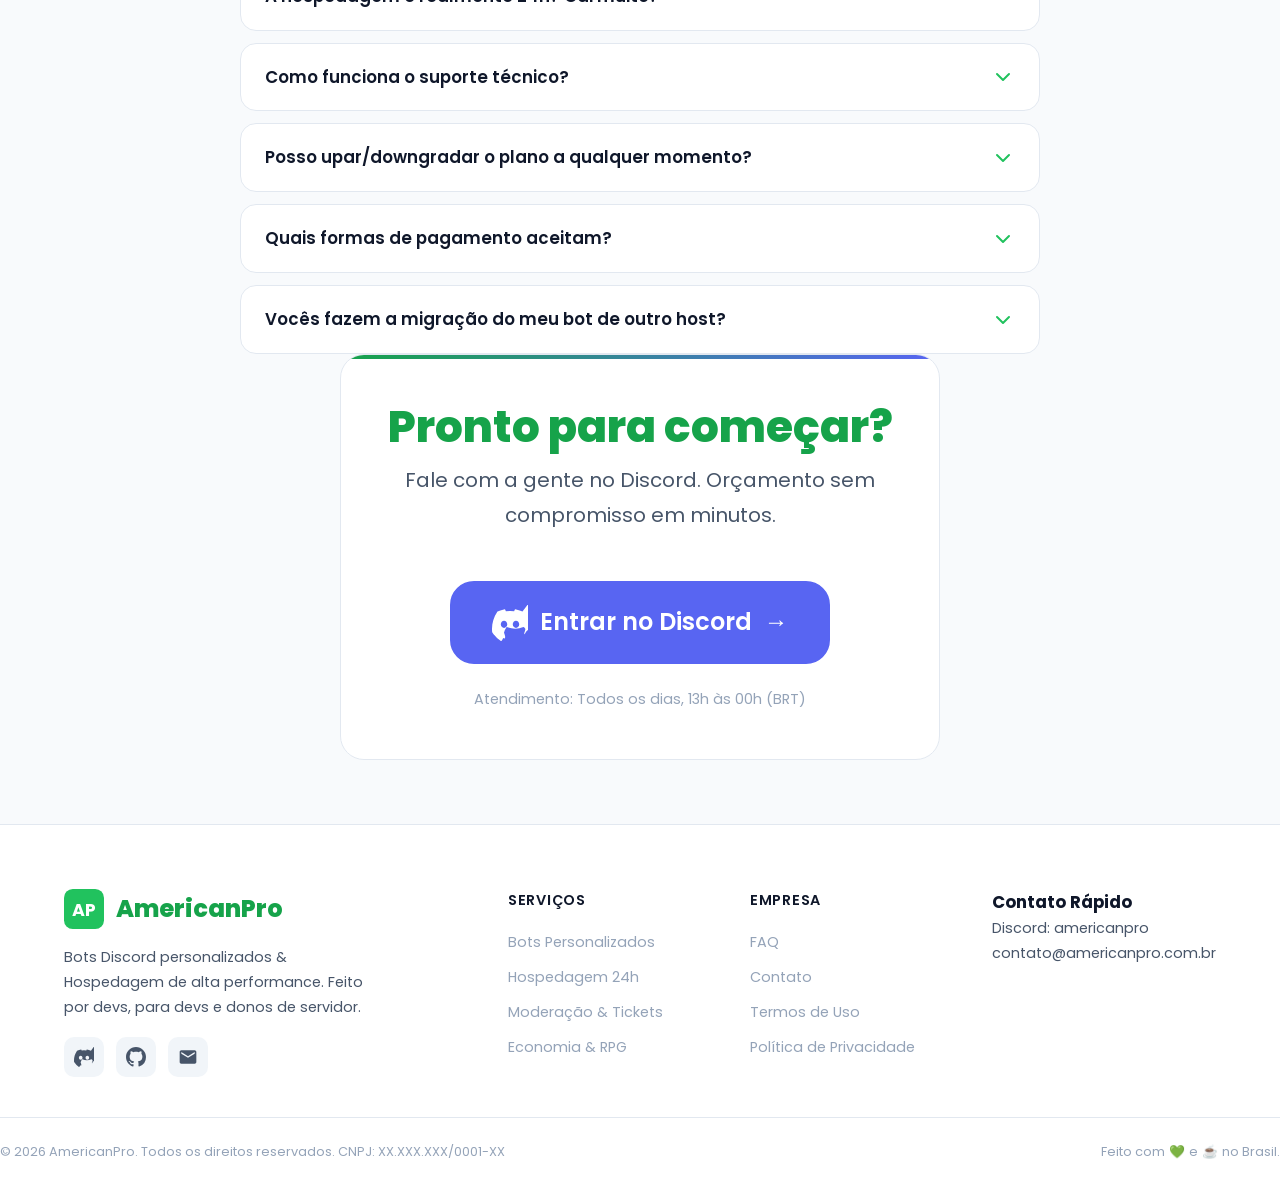
==== commit 36bfc3e1: "Update print statement from 'Hello' to 'Goodbye'" ====
--- a/index.html
+++ b/index.html
@@ -30,11 +30,11 @@
   <link rel="stylesheet" href="https://fonts.googleapis.com/css2?family=Poppins:wght@300;400;500;600;700;800&display=swap" media="print" onload="this.media='all'">
   <noscript><link rel="stylesheet" href="https://fonts.googleapis.com/css2?family=Poppins:wght@300;400;500;600;700;800&display=swap"></noscript>
   
-  <!-- ===== FAVICON ===== -->
+  <!-- ===== FAVICON (Substitua pelos seus arquivos reais) ===== -->
   <link rel="icon" type="image/svg+xml" href="data:image/svg+xml,<svg xmlns='http://www.w3.org/2000/svg' viewBox='0 0 100 100'><rect width='100' height='100' rx='20' fill='%2321C25E'/><text x='50%25' y='55%25' dominant-baseline='middle' text-anchor='middle' fill='white' font-size='60' font-weight='bold'>AP</text></svg>">
   <link rel="apple-touch-icon" href="https://i.postimg.cc/7LhfFNQ4/baner.png">
   
-  <!-- ===== JSON-LD SCHEMA.ORG ===== -->
+  <!-- ===== JSON-LD SCHEMA.ORG (SEO Rico para Google) ===== -->
   <script type="application/ld+json">
   {
     "@context": "https://schema.org",
@@ -47,7 +47,7 @@
     "priceRange": "R$ 15 - R$ 80",
     "currenciesAccepted": "BRL",
     "paymentAccepted": "PIX, Cartão, Cripto",
-    "contactPoint": {"@type": "ContactPoint", "contactType": "customer service", "availableLanguage": "Portuguese", "url": "https://discord.gg/6AZPWcHYwm"},
+    "contactPoint": {"@type": "ContactPoint", "contactType": "customer service", "availableLanguage": "Portuguese", "url": "https://discord.gg/2WJuzvWhvx"},
     "hasOfferCatalog": {
       "@type": "OfferCatalog",
       "name": "Planos de Hospedagem",
@@ -61,18 +61,20 @@
   }
   </script>
 
-  <!-- ===== DESIGN SYSTEM & ESTILOS ===== -->
+  <!-- ===== DESIGN SYSTEM & ESTILOS (TUDO AQUI) ===== -->
   <style>
 /* ==========================================================================
-   1. DESIGN TOKENS (VARIÁVEIS CSS)
+   1. DESIGN TOKENS (VARIÁVEIS CSS) - O CÉREBRO DO DESIGN
    ========================================================================== */
 :root {
+  /* Cores - Dark Theme Default */
   --bg-deep: #070b12; --bg-card: #101722; --bg-elevated: #182030;
   --border: rgba(255,255,255,0.06); --border-hover: rgba(33,194,94,0.5); --border-focus: #21C25E;
   --brand: #21C25E; --brand-hover: #1a9a4b; --brand-light: rgba(33,194,94,0.15); --brand-glow: rgba(33,194,94,0.4);
   --discord: #5865F2; --discord-hover: #4752c4;
   --text: #ffffff; --text-sec: #b0b8c8; --text-muted: #6b7688; --text-on-brand: #05100a;
   
+  /* Tipografia Fluida (clamp = responsivo sem media query) */
   --ff: 'Poppins', -apple-system, BlinkMacSystemFont, 'Segoe UI', Roboto, sans-serif;
   --fw-l: 300; --fw-r: 400; --fw-m: 500; --fw-sb: 600; --fw-b: 700; --fw-eb: 800;
   --fs-xs: clamp(0.7rem, 0.65rem + 0.25vw, 0.8rem);
@@ -85,19 +87,24 @@
   --fs-4xl: clamp(2.5rem, 1.8rem + 3.5vw, 4rem);
   --lh-tight: 1.1; --lh-base: 1.6; --lh-rel: 1.75;
   
+  /* Espaçamento (Escala 4px) */
   --sp-1: .25rem; --sp-2: .5rem; --sp-3: .75rem; --sp-4: 1rem; --sp-5: 1.25rem;
   --sp-6: 1.5rem; --sp-8: 2rem; --sp-10: 2.5rem; --sp-12: 3rem; --sp-16: 4rem; --sp-20: 5rem;
   
+  /* Bordas, Sombras, Transições */
   --rad-sm: 6px; --rad-md: 10px; --rad-lg: 16px; --rad-xl: 24px; --rad-full: 9999px;
   --sh-sm: 0 1px 2px rgba(0,0,0,.3); --sh-md: 0 4px 12px rgba(0,0,0,.25);
   --sh-lg: 0 12px 28px rgba(0,0,0,.3); --sh-glow: 0 0 24px var(--brand-glow); --sh-glow-lg: 0 0 40px var(--brand-glow);
   --tr-fast: 150ms ease; --tr-base: 250ms ease; --tr-slow: 400ms ease; --tr-spring: 400ms cubic-bezier(.34,1.56,.64,1);
   
+  /* Layout */
   --container: 1200px; --pad: var(--sp-6); --header-h: 72px;
 }
 
+/* Light Mode (Preparado para futuro toggle) */
 @media (prefers-color-scheme: light) { :root:not([data-theme="dark"]) { --bg-deep:#f8fafc; --bg-card:#fff; --bg-elevated:#f1f5f9; --border:#e2e8f0; --text:#0f172a; --text-sec:#475569; --text-muted:#94a3b8; --brand:#16a34a; --brand-hover:#15803d; --brand-light:#dcfce7; --sh-sm:0 1px 2px rgba(0,0,0,.05); --sh-md:0 4px 12px rgba(0,0,0,.08); --sh-lg:0 12px 28px rgba(0,0,0,.1); } }
 
+/* Acessibilidade: Reduzir Movimento */
 @media (prefers-reduced-motion: reduce) { :root { --tr-fast:0ms; --tr-base:0ms; --tr-slow:0ms; --tr-spring:0ms; } *, *::before, *::after { animation-duration:.01ms!important; animation-iteration-count:1!important; transition-duration:.01ms!important; scroll-behavior:auto!important; } }
 
 /* ==========================================================================
@@ -115,6 +122,7 @@
 :focus-visible { outline: 2px solid var(--brand); outline-offset: 2px; }
 ::selection { background: var(--brand); color: var(--text-on-brand); }
 
+/* Utilitários */
 .visually-hidden { position: absolute!important; width: 1px!important; height: 1px!important; padding: 0!important; margin: -1px!important; overflow: hidden!important; clip: rect(0,0,0,0)!important; white-space: nowrap!important; border: 0!important; }
 .skip-link { position: absolute; top: -100%; left: 50%; transform: translateX(-50%); background: var(--brand); color: var(--text-on-brand); padding: var(--sp-3) var(--sp-6); border-radius: var(--rad-md); z-index: 9999; font-weight: var(--fw-sb); transition: top var(--tr-fast); }
 .skip-link:focus { top: var(--sp-4); }
@@ -124,7 +132,7 @@
 .text-center { text-align: center; }
 
 /* ==========================================================================
-   3. COMPONENTES
+   3. COMPONENTES: BOTÕES, BADGE, CARDS
    ========================================================================== */
 .btn { display: inline-flex; align-items: center; justify-content: center; gap: var(--sp-2); font-weight: var(--fw-sb); padding: var(--sp-3) var(--sp-6); border-radius: var(--rad-lg); border: 2px solid transparent; cursor: pointer; transition: all var(--tr-base); white-space: nowrap; position: relative; overflow: hidden; }
 .btn:focus-visible { outline: none; box-shadow: 0 0 0 3px var(--brand-light), 0 0 0 4px var(--border-focus); }
@@ -148,7 +156,7 @@
 .card:hover { transform: translateY(-4px); border-color: var(--border-hover); box-shadow: var(--sh-lg); }
 
 /* ==========================================================================
-   4. HEADER & NAV
+   4. HEADER & NAV (MOBILE FIRST + DRAWER)
    ========================================================================== */
 .header { position: fixed; top: 0; left: 0; right: 0; height: var(--header-h); background: rgba(10,15,25,.9); backdrop-filter: saturate(180%) blur(20px); border-bottom: 1px solid var(--border); z-index: 1000; transition: box-shadow var(--tr-base), background var(--tr-base); }
 .header.scrolled { box-shadow: var(--sh-md); background: rgba(10,15,25,.98); }
@@ -158,6 +166,7 @@
 .logo:hover .logo-icon { animation: pulse 1.5s var(--tr-spring) infinite; }
 @keyframes pulse { 50% { transform: scale(1.05); } }
 
+/* Nav Desktop */
 .nav-list { display: none; gap: var(--sp-8); }
 @media (min-width: 769px) { .nav-list { display: flex; } }
 .nav-link { color: var(--text-sec); font-weight: var(--fw-m); font-size: var(--fs-sm); position: relative; padding: var(--sp-2) 0; transition: color var(--tr-fast); }
@@ -165,6 +174,7 @@
 .nav-link:hover, .nav-link:focus-visible { color: var(--brand); }
 .nav-link:hover::after, .nav-link:focus-visible::after { width: 100%; }
 
+/* Mobile Hamburger */
 .hamburger { display: flex; align-items: center; justify-content: center; width: 44px; height: 44px; background: var(--bg-elevated); border: 1px solid var(--border); border-radius: var(--rad-md); padding: 0; z-index: 1001; }
 @media (min-width: 769px) { .hamburger { display: none; } }
 .hamburger-box { width: 24px; height: 16px; position: relative; }
@@ -176,6 +186,7 @@
 .hamburger[aria-expanded="true"] .hamburger-inner::before { transform: rotate(45deg) translate(5px, 6px); }
 .hamburger[aria-expanded="true"] .hamburger-inner::after { transform: rotate(-45deg) translate(5px, -6px); }
 
+/* Mobile Drawer & Overlay */
 .nav-drawer { position: fixed; top: 0; right: 0; bottom: 0; width: 85%; max-width: 320px; background: var(--bg-card); border-left: 1px solid var(--border); padding: calc(var(--header-h) + var(--sp-6)) var(--sp-6) var(--sp-6); transform: translateX(100%); transition: transform var(--tr-spring); box-shadow: var(--sh-lg); overflow-y: auto; z-index: 1000; visibility: hidden; }
 .nav-drawer.is-open { transform: translateX(0); visibility: visible; }
 .nav-drawer .nav-list { flex-direction: column; gap: 0; }
@@ -185,8 +196,9 @@
 .nav-overlay { position: fixed; inset: 0; background: rgba(0,0,0,.6); backdrop-filter: blur(4px); opacity: 0; visibility: hidden; transition: opacity var(--tr-base), visibility var(--tr-base); z-index: 999; }
 .nav-overlay.is-visible { opacity: 1; visibility: visible; }
 
+/* Header Actions */
 .header-actions { display: flex; align-items: center; gap: var(--sp-4); }
-@media (max-width: 768px) { .header-actions .btn-span { display: none; } }
+@media (max-width: 768px) { .header-actions .btn-span { display: none; } } /* Esconde texto "Discord" no mobile header */
 
 /* ==========================================================================
    5. HERO
@@ -221,7 +233,7 @@
 @keyframes blob-float { 0%,100% { transform: translate(0,0) scale(1); } 25% { transform: translate(30px,-20px) scale(1.05); } 50% { transform: translate(-20px,30px) scale(.95); } 75% { transform: translate(10px,20px) scale(1.02); } }
 
 /* ==========================================================================
-   6. STATS
+   6. STATS (CONTADOR ANIMADO)
    ========================================================================== */
 .stats { background: linear-gradient(180deg, transparent, var(--bg-card), transparent); border-top: 1px solid var(--border); border-bottom: 1px solid var(--border); }
 .stats-grid { display: grid; grid-template-columns: repeat(2, 1fr); gap: var(--sp-4); }
@@ -250,7 +262,7 @@
 .service-desc { font-size: var(--fs-sm); color: var(--text-sec); line-height: var(--lh-rel); }
 
 /* ==========================================================================
-   8. PRICING
+   8. PRICING (COM TOGGLE MENSAL/TRIMESTRAL/ANUAL)
    ========================================================================== */
 .pricing-toggle { display: flex; align-items: center; justify-content: center; gap: var(--sp-3); margin-bottom: var(--sp-10); flex-wrap: wrap; background: var(--bg-card); border: 1px solid var(--border); border-radius: var(--rad-full); padding: var(--sp-2); max-width: 600px; margin-left: auto; margin-right: auto; }
 .pricing-toggle input { position: absolute; opacity: 0; pointer-events: none; }
@@ -282,7 +294,7 @@
 .pricing-note { text-align: center; margin-top: var(--sp-10); font-size: var(--fs-sm); color: var(--text-muted); line-height: var(--lh-rel); }
 
 /* ==========================================================================
-   9. FAQ
+   9. FAQ (NATIVE DETAILS/SUMMARY - ACESSÍVEL)
    ========================================================================== */
 .faq-grid { max-width: 800px; margin: 0 auto; display: flex; flex-direction: column; gap: var(--sp-3); }
 .faq-item { background: var(--bg-card); border: 1px solid var(--border); border-radius: var(--rad-lg); overflow: hidden; transition: border-color var(--tr-base), box-shadow var(--tr-base); }
@@ -345,7 +357,7 @@
 }
 
 /* ==========================================================================
-   13. SCROLL REVEAL
+   13. SCROLL REVEAL (ANIMAÇÃO ENTRADA)
    ========================================================================== */
 [data-reveal] { opacity: 0; transform: translateY(30px); transition: opacity .6s ease, transform .6s ease; }
 [data-reveal].is-visible { opacity: 1; transform: translateY(0); }
@@ -354,6 +366,7 @@
 [data-reveal="right"] { transform: translateX(40px); }
 [data-reveal="scale"] { transform: scale(.95); }
 [data-reveal="scale"].is-visible { transform: scale(1); }
+/* Delays via inline style: style="transition-delay: 100ms" */
 
   </style>
 </head>
@@ -362,7 +375,7 @@
 <!-- BG BLOBS -->
 <div class="bg-blobs" aria-hidden="true"><div class="blob blob-1"></div><div class="blob blob-2"></div></div>
 
-<!-- SKIP LINK -->
+<!-- SKIP LINK (A11Y) -->
 <a href="#main" class="skip-link">Pular para o conteúdo principal</a>
 
 <!-- ===== HEADER ===== -->
@@ -373,7 +386,8 @@
       <span class="logo-text">AmericanPro</span>
     </a>
 
-    <nav class="nav" role="navigation" aria-label="Navegação principal" aria-hidden="true" style="display:none;">
+    <!-- NAV DESKTOP -->
+    <nav class="nav" role="navigation" aria-label="Navegação principal" aria-hidden="true" style="display:none;"> <!-- JS controla aria-hidden no desktop -->
       <ul class="nav-list">
         <li><a href="#servicos" class="nav-link">Serviços</a></li>
         <li><a href="#planos" class="nav-link">Planos</a></li>
@@ -383,16 +397,18 @@
     </nav>
 
     <div class="header-actions">
-      <a href="https://discord.gg/6AZPWcHYwm" target="_blank" rel="noopener noreferrer" class="btn btn-discord" aria-label="Entrar no Discord da AmericanPro">
+      <a href="https://discord.gg/2WJuzvWhvx" target="_blank" rel="noopener noreferrer" class="btn btn-discord" aria-label="Entrar no Discord da AmericanPro">
         <svg class="icon" aria-hidden="true"><use href="#discord-icon"></use></svg>
         <span class="btn-span">Discord</span>
       </a>
+      <!-- HAMBURGUER MOBILE -->
       <button class="hamburger" aria-expanded="false" aria-controls="mobile-nav" aria-label="Abrir menu de navegação" id="hamburger-btn">
         <span class="hamburger-box" aria-hidden="true"><span class="hamburger-inner"></span></span>
       </button>
     </div>
   </div>
 
+  <!-- MOBILE DRAWER (FORA DO HEADER INNER PARA POSITION FIXED FUNCIONAR BEM) -->
   <div class="nav-overlay" id="nav-overlay" aria-hidden="true"></div>
   <nav class="nav-drawer" id="mobile-nav" role="navigation" aria-label="Menu mobile" aria-hidden="true">
     <ul class="nav-list">
@@ -415,13 +431,14 @@
         <h1 id="hero-title" class="hero-title">A solução completa para seu <span class="highlight">servidor Discord</span></h1>
         <p class="hero-subtitle">Criamos bots personalizados com sistemas de moderação, tickets, economia, música, verificação e integrações exclusivas. Tudo hospedado 24 horas por dia, 7 dias por semana.</p>
         <div class="hero-cta" role="group" aria-label="Ações principais">
-          <a href="https://discord.gg/6AZPWcHYwm" target="_blank" rel="noopener noreferrer" class="btn btn-primary btn-lg">Solicitar Orçamento</a>
+          <a href="https://discord.gg/2WJuzvWhvx" target="_blank" rel="noopener noreferrer" class="btn btn-primary btn-lg">Solicitar Orçamento</a>
           <a href="#planos" class="btn btn-outline btn-lg">Ver Planos de Hospedagem</a>
         </div>
         <p class="hero-trust">Atendimento humanizado • 13h às 00h • Suporte via Discord</p>
       </div>
       <div class="hero-visual" aria-hidden="true">
         <div class="hero-illustration">
+          <!-- SUA IMAGEM DO BANNER AQUI -->
           <img src="https://i.postimg.cc/7LhfFNQ4/baner.png" alt="" loading="lazy" width="450" height="450">
         </div>
       </div>
@@ -469,6 +486,7 @@
         <p class="section-subtitle">Performance enterprise, preço acessível. Todos com SSD NVMe e Anti-DDoS.</p>
       </header>
       
+      <!-- TOGGLE PERÍODO -->
       <div class="pricing-toggle" role="group" aria-label="Ciclo de cobrança">
         <input type="radio" name="billing" id="monthly" value="monthly" checked>
         <label for="monthly">Mensal</label>
@@ -491,7 +509,7 @@
             <li><svg aria-hidden="true"><use href="#icon-check"></use></svg> Painel Pterodactyl</li>
             <li><svg aria-hidden="true"><use href="#icon-check"></use></svg> Backup Semanal</li>
           </ul>
-          <a href="https://discord.gg/6AZPWcHYwm" target="_blank" rel="noopener" class="btn btn-outline btn-block plan-btn">Contratar</a>
+          <a href="https://discord.gg/2WJuzvWhvx" target="_blank" rel="noopener" class="btn btn-outline btn-block plan-btn">Contratar</a>
         </li>
 
         <!-- PRATA -->
@@ -506,7 +524,7 @@
             <li><svg aria-hidden="true"><use href="#icon-check"></use></svg> Backup Diário</li>
             <li><svg aria-hidden="true"><use href="#icon-check"></use></svg> Suporte Prioritário (Ticket)</li>
           </ul>
-          <a href="https://discord.gg/6AZPWcHYwm" target="_blank" rel="noopener" class="btn btn-outline btn-block plan-btn">Contratar</a>
+          <a href="https://discord.gg/2WJuzvWhvx" target="_blank" rel="noopener" class="btn btn-outline btn-block plan-btn">Contratar</a>
         </li>
 
         <!-- OURO (DESTAQUE) -->
@@ -522,7 +540,7 @@
             <li><svg aria-hidden="true"><use href="#icon-check"></use></svg> Backup Diário + Snapshot</li>
             <li><svg aria-hidden="true"><use href="#icon-check"></use></svg> Suporte Prioritário (Chat Direto)</li>
           </ul>
-          <a href="https://discord.gg/6AZPWcHYwm" target="_blank" rel="noopener" class="btn btn-primary btn-block plan-btn">Contratar</a>
+          <a href="https://discord.gg/2WJuzvWhvx" target="_blank" rel="noopener" class="btn btn-primary btn-block plan-btn">Contratar</a>
         </li>
 
         <!-- PLATINA -->
@@ -537,7 +555,7 @@
             <li><svg aria-hidden="true"><use href="#icon-check"></use></svg> Backup Horário + Offsite</li>
             <li><svg aria-hidden="true"><use href="#icon-check"></use></svg> Suporte VIP 24/7 (Gerente Dedicado)</li>
           </ul>
-          <a href="https://discord.gg/6AZPWcHYwm" target="_blank" rel="noopener" class="btn btn-outline btn-block plan-btn">Contratar</a>
+          <a href="https://discord.gg/2WJuzvWhvx" target="_blank" rel="noopener" class="btn btn-outline btn-block plan-btn">Contratar</a>
         </li>
       </ul>
       <p class="pricing-note">Todos os planos incluem: IP Dedicado (opcional), Subdomínio grátis (seu-bot.americanpro.host), Migração grátis de outro host.</p>
@@ -549,7 +567,7 @@
     <div class="container">
       <header class="section-header">
         <h2 id="faq-title" class="section-title">Perguntas Frequentes</h2>
-        <p class="section-subtitle">Não encontrou sua resposta? <a href="https://discord.gg/6AZPWcHYwm" target="_blank" rel="noopener">Chama no Discord</a>.</p>
+        <p class="section-subtitle">Não encontrou sua resposta? <a href="https://discord.gg/2WJuzvWhvx" target="_blank" rel="noopener">Chama no Discord</a>.</p>
       </header>
       <div class="faq-grid">
         <details class="faq-item" open><summary class="faq-question">Vocês criam bots do zero, personalizados?</summary><div class="faq-answer"><p>Sim! Esse é nosso core business. Você nos diz a ideia, nós arquitetamos, desenvolvemos (Node.js/discord.js ou Python/disnake), testamos, hospedamos e damos manutenção. Desde um bot simples de "bem-vindo" até sistemas complexos de economia, RPG, moderação com IA ou integrações com APIs externas (MercadoPago, Steam, Riot, etc).</p></div></details>
@@ -570,7 +588,7 @@
           <h2 id="contact-title" class="section-title">Pronto para começar?</h2>
           <p class="section-subtitle">Fale com a gente no Discord. Orçamento sem compromisso em minutos.</p>
         </header>
-        <a href="https://discord.gg/6AZPWcHYwm" target="_blank" rel="noopener noreferrer" class="btn btn-discord btn-discord-large btn-xl">
+        <a href="https://discord.gg/2WJuzvWhvx" target="_blank" rel="noopener noreferrer" class="btn btn-discord btn-discord-large btn-xl">
           <svg class="icon" aria-hidden="true"><use href="#discord-icon"></use></svg>
           <span>Entrar no Discord &nbsp;→</span>
         </a>
@@ -588,14 +606,14 @@
       <a href="/" class="logo" aria-label="AmericanPro - Início"><svg class="logo-icon" aria-hidden="true"><use href="#logo-icon"></use></svg><span class="logo-text">AmericanPro</span></a>
       <p>Bots Discord personalizados & Hospedagem de alta performance. Feito por devs, para devs e donos de servidor.</p>
       <div class="social-links">
-        <a href="https://discord.gg/6AZPWcHYwm" target="_blank" rel="noopener" aria-label="Discord"><svg><use href="#discord-icon"></use></svg></a>
+        <a href="https://discord.gg/2WJuzvWhvx" target="_blank" rel="noopener" aria-label="Discord"><svg><use href="#discord-icon"></use></svg></a>
         <a href="https://github.com" target="_blank" rel="noopener" aria-label="GitHub"><svg><use href="#github-icon"></use></svg></a>
         <a href="mailto:contato@americanpro.com.br" aria-label="E-mail"><svg><use href="#mail-icon"></use></svg></a>
       </div>
     </div>
     <nav class="footer-nav" aria-label="Serviços"><h4>Serviços</h4><ul><li><a href="#servicos">Bots Personalizados</a></li><li><a href="#planos">Hospedagem 24h</a></li><li><a href="#servicos">Moderação & Tickets</a></li><li><a href="#servicos">Economia & RPG</a></li></ul></nav>
     <nav class="footer-nav" aria-label="Empresa"><h4>Empresa</h4><ul><li><a href="#faq">FAQ</a></li><li><a href="#contato">Contato</a></li><li><a href="/termos">Termos de Uso</a></li><li><a href="/privacidade">Política de Privacidade</a></li></ul></nav>
-    <div class="footer-contact"><h4>Contato Rápido</h4><address><p><a href="https://discord.gg/6AZPWcHYwm" target="_blank">Discord: americanpro</a></p><p><a href="mailto:contato@americanpro.com.br">contato@americanpro.com.br</a></p></address></div>
+    <div class="footer-contact"><h4>Contato Rápido</h4><address><p><a href="https://discord.gg/2WJuzvWhvx" target="_blank">Discord: americanpro</a></p><p><a href="mailto:contato@americanpro.com.br">contato@americanpro.com.br</a></p></address></div>
   </div>
   <div class="footer-bottom">
     <p>&copy; 2026 AmericanPro. Todos os direitos reservados. CNPJ: XX.XXX.XXX/0001-XX</p>
@@ -604,12 +622,259 @@
 </footer>
 
 <!-- DISCORD FLOAT MOBILE -->
-<a href="https://discord.gg/6AZPWcHYwm" target="_blank" rel="noopener" class="discord-float" aria-label="Suporte via Discord">
+<a href="https://discord.gg/2WJuzvWhvx" target="_blank" rel="noopener" class="discord-float" aria-label="Suporte via Discord">
   <svg class="icon" aria-hidden="true"><use href="#discord-icon"></use></svg>
   <span>Suporte</span>
 </a>
 
-<!-- ===== SVG SPRITE ===== -->
+<!-- ===== SVG SPRITE (ÍCONES) ===== -->
 <svg style="display: none;" aria-hidden="true">
   <symbol id="logo-icon" viewBox="0 0 55 55"><rect width="55" height="55" rx="12" fill="#21C25E"/><text x="50%" y="55%" dominant-baseline="middle" text-anchor="middle" fill="white" font-weight="bold" font-size="24">AP</text></symbol>
-  <symbol id="discord-icon" viewBox="0 0 24 24"><path fill="currentColor" d="M20.317 4.37a19.791 19.791 0 0 0-4.885-1.515.074.074 0 0 0-.079.037c-.21.375-.444.864-.608 1.25a18.27 18.27 0 0 0-5.487 0 12.64 12.64 0 0 0-.617-1.25.077.077 0 0 0-.079-.037A19.736 19.736 0 0 0 3.683 4.37a.07.07 0 0 0-.032.027C.533 9.046-.32 13.58.099 18.057a.083.083 0 0 0 .031.057 19.9 19.9 0 0 0 5.994 6.027.077.077 0 0 0 .084-.028c.464-.636.908-1.353 1.179-1.995a.432.432 0 0 1 .472-.025c.16.098.323.19.488.288a.077.077 0 0 0 .083-.028 1.996 1.996 0 0 0 .364-1.173 18.68 18.68 0 0 0-.77-2.666.077.077 0 0 1 .009-.128 12.9 12.9 0 0 1 1.718-3.642.077.077 0 0 1 .127-.009c3.637 1.36 7.472 1.36 11.094 0a.077.
+  <symbol id="discord-icon" viewBox="0 0 24 24"><path fill="currentColor" d="M20.317 4.37a19.791 19.791 0 0 0-4.885-1.515.074.074 0 0 0-.079.037c-.21.375-.444.864-.608 1.25a18.27 18.27 0 0 0-5.487 0 12.64 12.64 0 0 0-.617-1.25.077.077 0 0 0-.079-.037A19.736 19.736 0 0 0 3.683 4.37a.07.07 0 0 0-.032.027C.533 9.046-.32 13.58.099 18.057a.083.083 0 0 0 .031.057 19.9 19.9 0 0 0 5.994 6.027.077.077 0 0 0 .084-.028c.464-.636.908-1.353 1.179-1.995a.432.432 0 0 1 .472-.025c.16.098.323.19.488.288a.077.077 0 0 0 .083-.028 1.996 1.996 0 0 0 .364-1.173 18.68 18.68 0 0 0-.77-2.666.077.077 0 0 1 .009-.128 12.9 12.9 0 0 1 1.718-3.642.077.077 0 0 1 .127-.009c3.637 1.36 7.472 1.36 11.094 0a.077.077 0 0 1 .127.009c.442.355.827.756 1.17 1.192a.077.077 0 0 1 .009.128 14.07 14.07 0 0 1-.77 2.666.076.076 0 0 0 .032.125 1.84 1.84 0 0 1-.005.247.5.5 0 0 0 .19.378.074.074 0 0 0 .079-.037c.271-.642.715-1.36 1.178-1.995a19.8 19.8 0 0 0 6.002-6.027.077.077 0 0 0-.032-.054c.418-4.536-.42-9.097-3.548-13.66a.061.061 0 0 0-.031-.03zM8.02 15.33c-1.183 0-2.157-1.085-2.157-2.419 0-1.333.956-2.419 2.157-2.419 1.21 0 2.176 1.096 2.157 2.42 0 1.333-.956 2.418-2.157 2.418zm7.975 0c-1.183 0-2.157-1.085-2.157-2.419 0-1.333.955-2.419 2.157-2.419 1.21 0 2.176 1.096 2.157 2.42 0 1.333-.946 2.418-2.157 2.418z"/></symbol>
+  <symbol id="icon-check" viewBox="0 0 24 24"><path fill="currentColor" d="M20.285 2l-11.285 11.567-5.286-5.011-3.714 3.716 9 8.728 15-15.285z"/></symbol>
+  <symbol id="icon-bot" viewBox="0 0 24 24"><path fill="currentColor" d="M12 2C6.48 2 2 6.48 2 12s4.48 10 10 10 10-4.48 10-10S17.52 2 12 2zm0 18c-4.41 0-8-3.59-8-8s3.59-8 8-8 8 3.59 8 8-3.59 8-8 8zm-1-13h2v6h-2zm0 8h2v2h-2z"/></symbol>
+  <symbol id="icon-shield" viewBox="0 0 24 24"><path fill="currentColor" d="M12 22s8-4 8-10V5l-8-3-8 3v7c0 6 8 10 8 10z"/></symbol>
+  <symbol id="icon-ticket" viewBox="0 0 24 24"><path fill="currentColor" d="M14 2H6a2 2 0 0 0-2 2v16a2 2 0 0 0 2 2h12a2 2 0 0 0 2-2V8l-6-6zm-1 7h-4v2h4v-2zm0 4h-4v2h4v-2z"/></symbol>
+  <symbol id="icon-coin" viewBox="0 0 24 24"><circle cx="12" cy="12" r="10" fill="currentColor"/><path fill="#fff" d="M12 6v12M6 12h12"/></symbol> <!-- Simplificado -->
+  <symbol id="icon-music" viewBox="0 0 24 24"><path fill="currentColor" d="M12 3v10.55c-.59-.34-1.27-.55-2-.55-2.21 0-4 1.79-4 4s1.79 4 4 4 4-1.79 4-4V7h4V3h-6z"/></symbol>
+  <symbol id="icon-verify" viewBox="0 0 24 24"><path fill="currentColor" d="M9 16.17L4.83 12l-1.42 1.41L9 19 21 7l-1.41-1.41z"/></symbol>
+  <symbol id="icon-api" viewBox="0 0 24 24"><path fill="currentColor" d="M12 2C6.48 2 2 6.48 2 12s4.48 10 10 10 10-4.48 10-10S17.52 2 12 2zm1 17h-2v-2h2v2zm2.07-7.75l-.9.92C13.45 12.9 13 13.5 13 15h-2v-.5c0-1.1.45-2.1 1.17-2.83l1.24-1.26c.37-.36.59-.86.59-1.41 0-1.1-.9-2-2-2s-2 .9-2 2H8c0-2.21 1.79-4 4-4s4 1.79 4 4c0 .88-.36 1.68-.93 2.25z"/></symbol>
+  <symbol id="icon-server" viewBox="0 0 24 24"><path fill="currentColor" d="M18 2H6c-1.1 0-2 .9-2 2v16c0 1.1.9 2 2 2h12c1.1 0 2-.9 2-2V4c0-1.1-.9-2-2-2zm0 18H6V4h12v16z"/></symbol>
+  <symbol id="github-icon" viewBox="0 0 24 24"><path fill="currentColor" d="M12 0C5.37 0 0 5.37 0 12c0 5.31 3.435 9.795 8.205 11.385.6.105.825-.255.825-.57 0-.285-.015-1.23-.015-2.235-3.015.555-3.795-.735-4.035-1.41-.135-.345-.72-1.41-1.23-1.695-.42-.225-1.02-.78-.015-.795.945-.015 1.62.87 1.845 1.23 1.08 1.815 2.805 1.305 3.495.99.105-.78.42-1.305.765-1.605-2.67-.3-5.46-1.335-5.46-5.925 0-1.305.465-2.37 1.23-3.21-.12-.3-.54-1.53.12-3.18 0 0 1.005-.315 3.3 1.23.96-.27 1.98-.405 3-.405s2.04.135 3 .405c2.28-1.56 3.285-1.23 3.285-1.23.66 1.65.24 2.88.12 3.18.765.84 1.23 1.905 1.23 3.21 0 4.605-2.805 5.625-5.475 5.925.435.375.81 1.095.81 2.22 0 1.605-.015 2.895-.015 3.3 0 .315.225.69.825.57A12.02 12.02 0 0024 12c0-6.63-5.37-12-12-12z"/></symbol>
+  <symbol id="mail-icon" viewBox="0 0 24 24"><path fill="currentColor" d="M20 4H4c-1.1 0-1.99.9-1.99 2L2 18c0 1.1.9 2 2 2h16c1.1 0 2-.9 2-2V6c0-1.1-.9-2-2-2zm0 4l-8 5-8-5V6l8 5 8-5v2z"/></symbol>
+</svg>
+
+<!-- ===== JAVASCRIPT (MODULE) ===== -->
+<script type="module">
+/* ==========================================================================
+   ESTADO & SELETORES
+   ========================================================================== */
+const $ = (sel, ctx = document) => ctx.querySelector(sel);
+const $$ = (sel, ctx = document) => [...ctx.querySelectorAll(sel)];
+
+const state = {
+  mobileNavOpen: false,
+  header: $('#header') || $('.header'), // fallback
+  hamburger: $('#hamburger-btn'),
+  mobileNav: $('#mobile-nav'),
+  navOverlay: $('#nav-overlay'),
+  desktopNav: $('header nav[aria-label="Navegação principal"]'),
+};
+
+/* ==========================================================================
+   1. MOBILE MENU (DRAWER + OVERLAY + TRAP FOCUS SIMPLES)
+   ========================================================================== */
+function initMobileMenu() {
+  const { hamburger, mobileNav, navOverlay, desktopNav } = state;
+  if (!hamburger || !mobileNav || !navOverlay) return;
+
+  const focusableSelector = 'a[href], button, input, textarea, select, details, [tabindex]:not([tabindex="-1"])';
+  let lastFocusedElement = null;
+
+  const openMenu = () => {
+    lastFocusedElement = document.activeElement;
+    state.mobileNavOpen = true;
+    hamburger.setAttribute('aria-expanded', 'true');
+    mobileNav.classList.add('is-open');
+    mobileNav.setAttribute('aria-hidden', 'false');
+    navOverlay.classList.add('is-visible');
+    navOverlay.setAttribute('aria-hidden', 'false');
+    document.body.style.overflow = 'hidden';
+    // Desktop nav accessibility toggle
+    if (desktopNav) desktopNav.setAttribute('aria-hidden', 'true');
+    // Focus first link
+    setTimeout(() => mobileNav.querySelector(focusableSelector)?.focus(), 50);
+  };
+
+  const closeMenu = () => {
+    state.mobileNavOpen = false;
+    hamburger.setAttribute('aria-expanded', 'false');
+    mobileNav.classList.remove('is-open');
+    mobileNav.setAttribute('aria-hidden', 'true');
+    navOverlay.classList.remove('is-visible');
+    navOverlay.setAttribute('aria-hidden', 'true');
+    document.body.style.overflow = '';
+    if (desktopNav) desktopNav.setAttribute('aria-hidden', 'false');
+    lastFocusedElement?.focus();
+  };
+
+  const toggleMenu = () => state.mobileNavOpen ? closeMenu() : openMenu();
+
+  hamburger.addEventListener('click', toggleMenu);
+  navOverlay.addEventListener('click', closeMenu);
+
+  // Close on link click (inside drawer)
+  mobileNav.addEventListener('click', (e) => {
+    if (e.target.matches('a[href^="#"]')) closeMenu();
+  });
+
+  // ESC key
+  document.addEventListener('keydown', (e) => {
+    if (e.key === 'Escape' && state.mobileNavOpen) closeMenu();
+    // Tab trap (simple)
+    if (e.key === 'Tab' && state.mobileNavOpen) {
+      const focusable = mobileNav.querySelectorAll(focusableSelector);
+      const first = focusable[0];
+      const last = focusable[focusable.length - 1];
+      if (e.shiftKey && document.activeElement === first) { e.preventDefault(); last.focus(); }
+      else if (!e.shiftKey && document.activeElement === last) { e.preventDefault(); first.focus(); }
+    }
+  });
+
+  // Sync desktop nav aria-hidden on resize (optional but good)
+  const mq = window.matchMedia('(min-width: 769px)');
+  const handleWidthChange = (e) => {
+    if (desktopNav) desktopNav.setAttribute('aria-hidden', e.matches ? 'false' : 'true');
+    if (e.matches && state.mobileNavOpen) closeMenu(); // Auto close if resize to desktop
+  };
+  mq.addEventListener?.('change', handleWidthChange);
+  handleWidthChange(mq); // Initial
+}
+
+/* ==========================================================================
+   2. HEADER SCROLL SHADOW
+   ========================================================================== */
+function initHeaderScroll() {
+  const header = state.header;
+  if (!header) return;
+  let lastScroll = 0;
+  const onScroll = () => {
+    const y = window.scrollY;
+    header.classList.toggle('scrolled', y > 20);
+    lastScroll = y;
+  };
+  window.addEventListener('scroll', onScroll, { passive: true });
+  onScroll(); // Initial check
+}
+
+/* ==========================================================================
+   3. COUNTER ANIMATION (INTERSECTION OBSERVER)
+   ========================================================================== */
+function initCounters() {
+  const counters = $$('.counter[data-target]');
+  if (!counters.length) return;
+
+  const observer = new IntersectionObserver((entries, obs) => {
+    entries.forEach(entry => {
+      if (entry.isIntersecting) {
+        const el = entry.target;
+        const target = +el.dataset.target;
+        const duration = 1800; // 1.8s
+        const startTime = performance.now();
+        
+        const animate = (now) => {
+          const progress = Math.min((now - startTime) / duration, 1);
+          // Easing: easeOutExpo
+          const eased = progress === 1 ? 1 : 1 - Math.pow(2, -10 * progress);
+          el.textContent = Math.floor(eased * target).toLocaleString('pt-BR');
+          if (progress < 1) requestAnimationFrame(animate);
+          else el.textContent = target.toLocaleString('pt-BR'); // Ensure exact final
+        };
+        requestAnimationFrame(animate);
+        obs.unobserve(el);
+      }
+    });
+  }, { threshold: 0.5, rootMargin: '0px 0px -50px 0px' });
+
+  counters.forEach(c => observer.observe(c));
+}
+
+/* ==========================================================================
+   4. PRICING TOGGLE (MENSAL / TRIMESTRAL / ANUAL)
+   ========================================================================== */
+function initPricingToggle() {
+  const radios = $$('.pricing-toggle input[name="billing"]');
+  const prices = $$('.price-value[data-monthly]');
+  if (!radios.length || !prices.length) return;
+
+  const update = (period) => {
+    prices.forEach(el => {
+      const val = el.dataset[period];
+      if (!val) return;
+      // Micro animação
+      el.style.opacity = '0';
+      el.style.transform = 'translateY(4px)';
+      setTimeout(() => {
+        el.textContent = `R$ ${Number(val).toFixed(2).replace('.', ',')}`;
+        el.style.opacity = '1';
+        el.style.transform = 'translateY(0)';
+      }, 120);
+    });
+  };
+
+  radios.forEach(r => r.addEventListener('change', () => update(r.value)));
+}
+
+/* ==========================================================================
+   5. SCROLL REVEAL (INTERSECTION OBSERVER)
+   ========================================================================== */
+function initScrollReveal() {
+  // Respect prefers-reduced-motion via CSS (animations disabled there), but JS still adds class for layout stability
+  const prefersReduced = window.matchMedia('(prefers-reduced-motion: reduce)').matches;
+  const elements = $$('[data-reveal]');
+  if (!elements.length) return;
+
+  if (prefersReduced) {
+    elements.forEach(el => el.classList.add('is-visible'));
+    return;
+  }
+
+  const observer = new IntersectionObserver((entries) => {
+    entries.forEach(entry => {
+      if (entry.isIntersecting) {
+        entry.target.classList.add('is-visible');
+        // observer.unobserve(entry.target); // Uncomment to animate only once
+      } else {
+        // entry.target.classList.remove('is-visible'); // Uncomment to re-animate on scroll up
+      }
+    });
+  }, { threshold: 0.1, rootMargin: '0px 0px -50px 0px' });
+
+  elements.forEach(el => observer.observe(el));
+}
+
+/* ==========================================================================
+   6. SMOOTH SCROLL COM OFFSET DO HEADER (ÂNCORAS)
+   ========================================================================== */
+function initSmoothScroll() {
+  document.addEventListener('click', (e) => {
+    const link = e.target.closest('a[href^="#"]');
+    if (!link) return;
+    const href = link.getAttribute('href');
+    if (href === '#') return;
+    const target = document.querySelector(href);
+    if (target) {
+      e.preventDefault();
+      const headerHeight = state.header?.offsetHeight || 72;
+      const targetPos = target.getBoundingClientRect().top + window.scrollY - headerHeight - 16;
+      window.scrollTo({ top: targetPos, behavior: 'smooth' });
+      // Focus for accessibility
+      target.setAttribute('tabindex', '-1');
+      target.focus({ preventScroll: true });
+      target.removeAttribute('tabindex');
+      // Close mobile menu if open
+      if (state.mobileNavOpen) {
+        state.hamburger?.click(); // Triggers toggle logic
+      }
+    }
+  });
+}
+
+/* ==========================================================================
+   INIT ALL
+   ========================================================================== */
+document.addEventListener('DOMContentLoaded', () => {
+  initMobileMenu();
+  initHeaderScroll();
+  initCounters();
+  initPricingToggle();
+  initScrollReveal();
+  initSmoothScroll();
+  
+  // Console log para debug
+  console.log('%c🚀 AmericanPro Loaded', 'color: #21C25E; font-size: 1.2rem; font-weight: bold;');
+  console.log('%cSingle-file architecture | Mobile-first | Accessible | SEO Ready', 'color: #b0b8c8;');
+});
+</script>
+</body>
+</html>
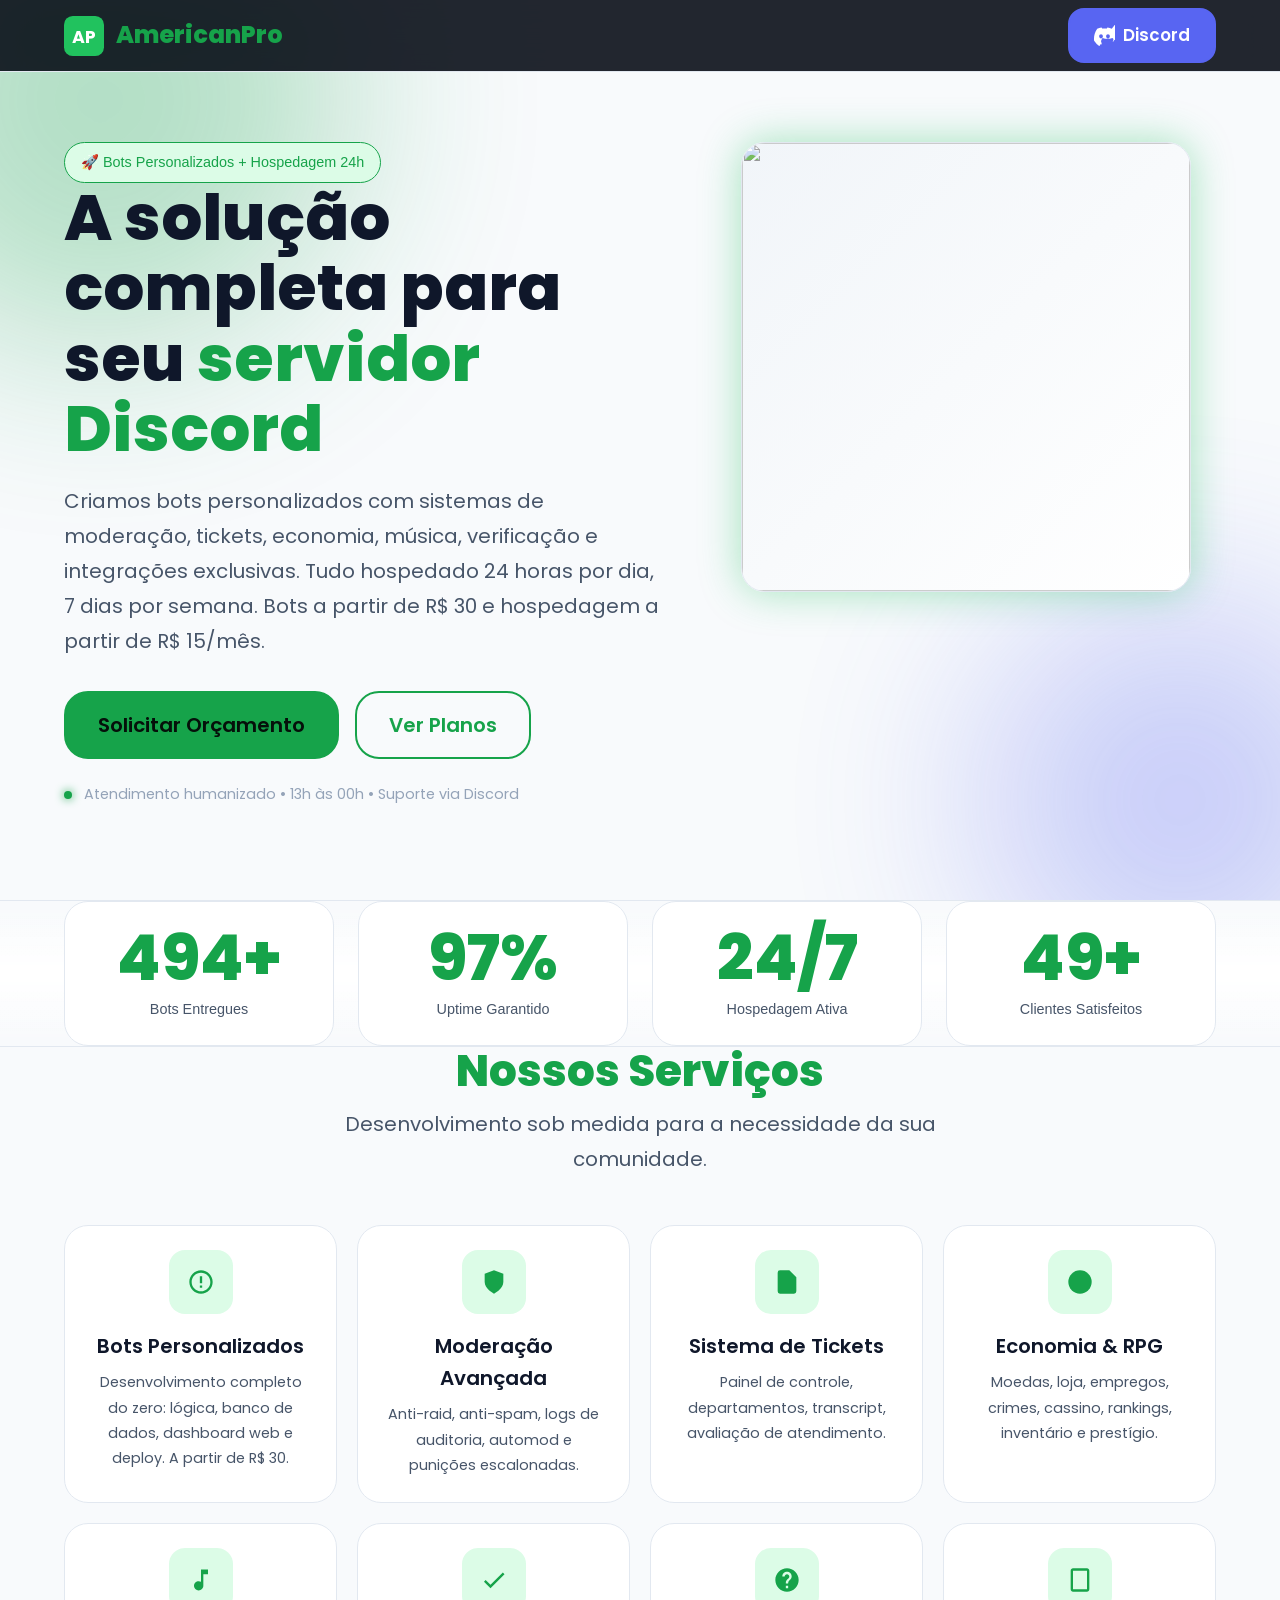
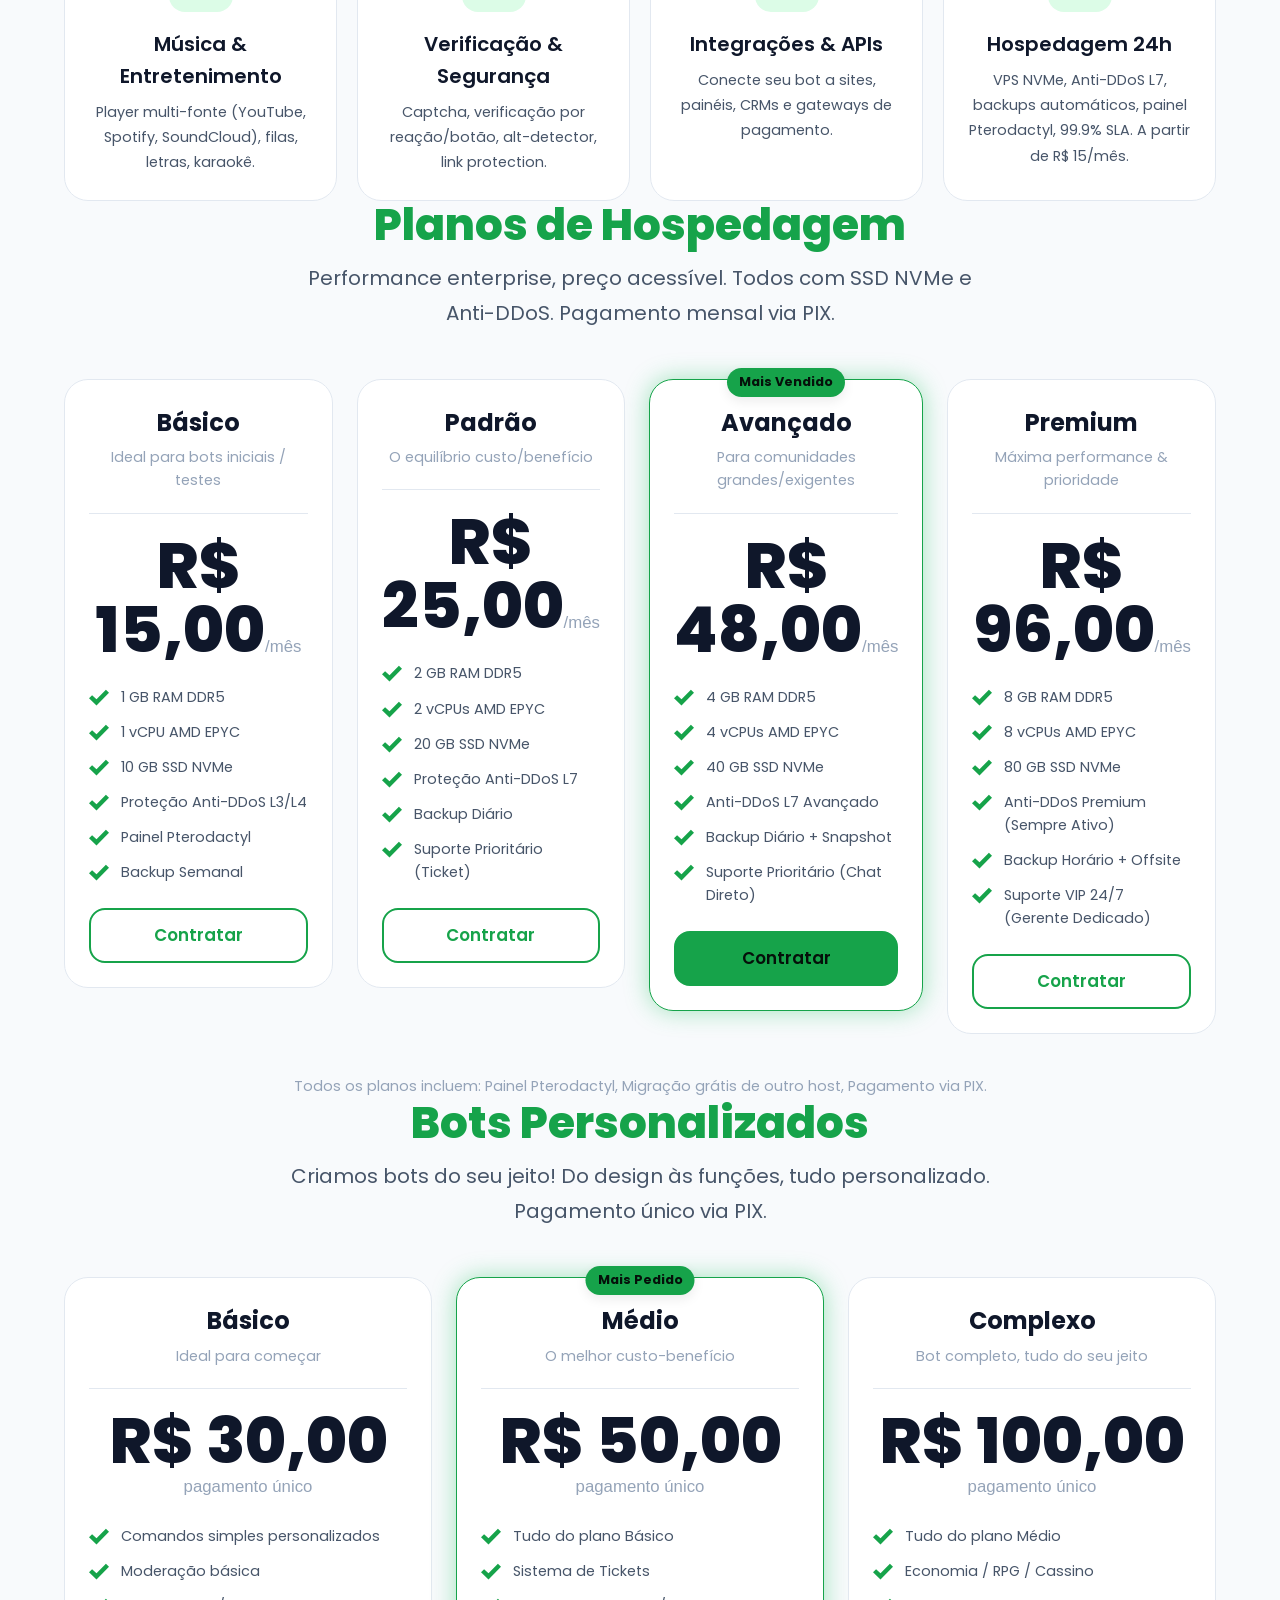
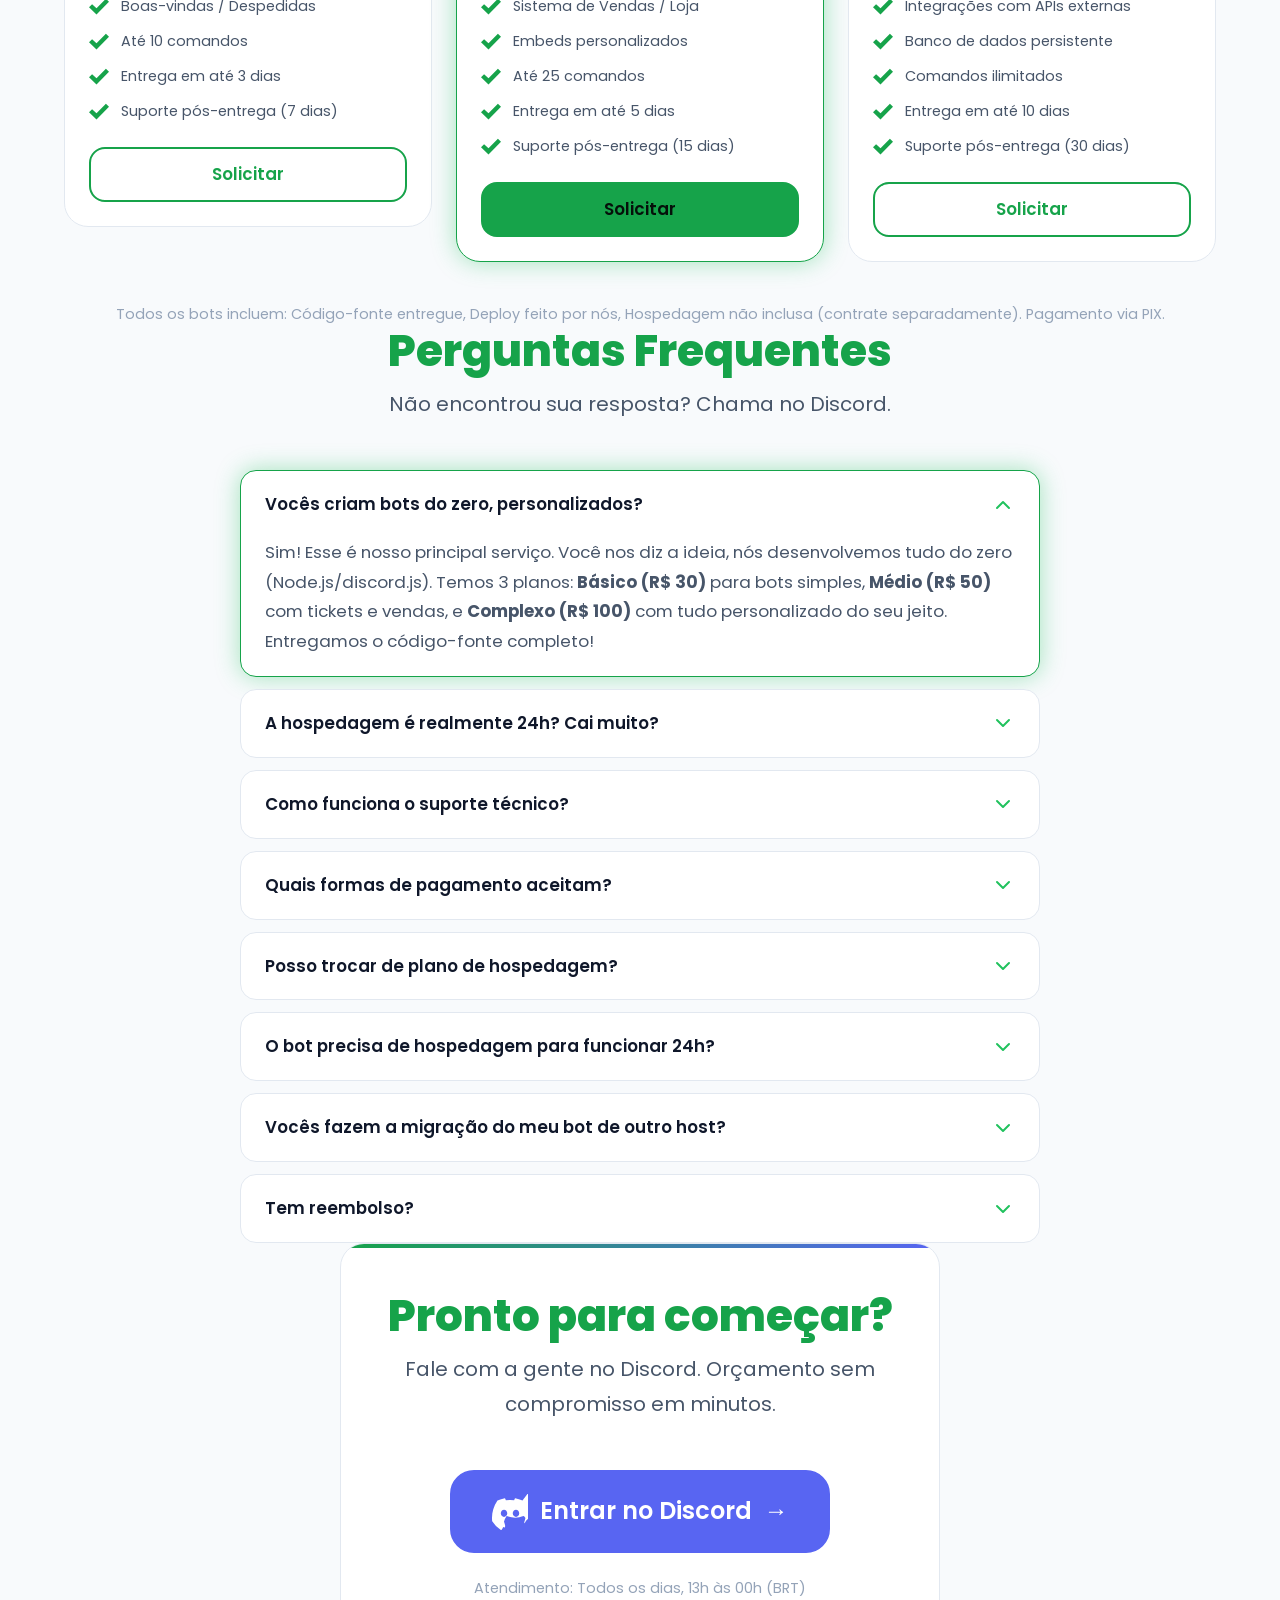
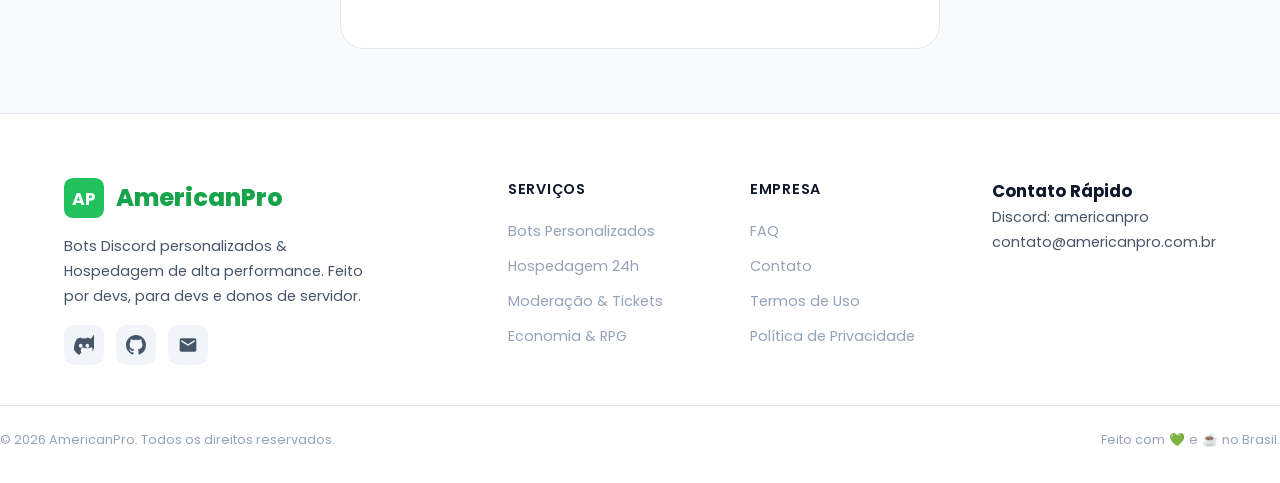
==== commit 260ffc44: "Update print statement from 'Hello' to 'Goodbye'" ====
--- a/index.html
+++ b/index.html
@@ -7,34 +7,34 @@
   
   <!-- ===== SEO ESSENCIAL ===== -->
   <title>AmericanPro | Bots Personalizados & Hospedagem Discord 24h</title>
-  <meta name="description" content="Desenvolvimento de bots Discord personalizados (moderação, tickets, economia, música) + Hospedagem 24h SSD NVMe Anti-DDoS. Orçamento grátis via Discord.">
+  <meta name="description" content="Desenvolvimento de bots Discord personalizados (moderação, tickets, economia, música) + Hospedagem 24h SSD NVMe Anti-DDoS. Planos a partir de R$15/mês. Bots a partir de R$30.">
   <meta name="theme-color" content="#070b12">
-  <link rel="canonical" href="https://americanpro-site.vercel.app/"><!-- ATUALIZE SEU DOMÍNIO REAL AQUI -->
+  <link rel="canonical" href="https://americanpro-site.vercel.app/">
   
   <!-- ===== OPEN GRAPH (WhatsApp, Discord, LinkedIn) ===== -->
   <meta property="og:type" content="website">
   <meta property="og:title" content="AmericanPro | Bots & Hospedagem Discord">
-  <meta property="og:description" content="Bots personalizados e hospedagem 24h com suporte humanizado. Planos a partir de R$15/mês.">
-  <meta property="og:image" content="https://i.postimg.cc/7LhfFNQ4/baner.png"><!-- USE SUA IMAGEM 1200x630 AQUI -->
+  <meta property="og:description" content="Bots personalizados a partir de R$30 e hospedagem 24h a partir de R$15/mês com suporte humanizado.">
+  <meta property="og:image" content="https://i.postimg.cc/7LhfFNQ4/baner.png">
   <meta property="og:url" content="https://americanpro-site.vercel.app/">
   
   <!-- ===== TWITTER CARD ===== -->
   <meta name="twitter:card" content="summary_large_image">
   <meta name="twitter:title" content="AmericanPro | Bots & Hospedagem Discord">
-  <meta name="twitter:description" content="Bots personalizados e hospedagem 24h com suporte humanizado. Planos a partir de R$15/mês.">
+  <meta name="twitter:description" content="Bots personalizados a partir de R$30 e hospedagem 24h a partir de R$15/mês com suporte humanizado.">
   <meta name="twitter:image" content="https://i.postimg.cc/7LhfFNQ4/baner.png">
   
-  <!-- ===== FONTS (Otimizado: preconnect + swap) ===== -->
+  <!-- ===== FONTS ===== -->
   <link rel="preconnect" href="https://fonts.googleapis.com">
   <link rel="preconnect" href="https://fonts.gstatic.com" crossorigin>
   <link rel="stylesheet" href="https://fonts.googleapis.com/css2?family=Poppins:wght@300;400;500;600;700;800&display=swap" media="print" onload="this.media='all'">
   <noscript><link rel="stylesheet" href="https://fonts.googleapis.com/css2?family=Poppins:wght@300;400;500;600;700;800&display=swap"></noscript>
   
-  <!-- ===== FAVICON (Substitua pelos seus arquivos reais) ===== -->
+  <!-- ===== FAVICON ===== -->
   <link rel="icon" type="image/svg+xml" href="data:image/svg+xml,<svg xmlns='http://www.w3.org/2000/svg' viewBox='0 0 100 100'><rect width='100' height='100' rx='20' fill='%2321C25E'/><text x='50%25' y='55%25' dominant-baseline='middle' text-anchor='middle' fill='white' font-size='60' font-weight='bold'>AP</text></svg>">
   <link rel="apple-touch-icon" href="https://i.postimg.cc/7LhfFNQ4/baner.png">
   
-  <!-- ===== JSON-LD SCHEMA.ORG (SEO Rico para Google) ===== -->
+  <!-- ===== JSON-LD SCHEMA.ORG ===== -->
   <script type="application/ld+json">
   {
     "@context": "https://schema.org",
@@ -44,37 +44,33 @@
     "logo": "https://i.postimg.cc/7LhfFNQ4/baner.png",
     "description": "Desenvolvimento de bots Discord personalizados e hospedagem 24h.",
     "areaServed": "BR",
-    "priceRange": "R$ 15 - R$ 80",
+    "priceRange": "R$ 15 - R$ 100",
     "currenciesAccepted": "BRL",
-    "paymentAccepted": "PIX, Cartão, Cripto",
+    "paymentAccepted": "PIX",
     "contactPoint": {"@type": "ContactPoint", "contactType": "customer service", "availableLanguage": "Portuguese", "url": "https://discord.gg/2WJuzvWhvx"},
     "hasOfferCatalog": {
       "@type": "OfferCatalog",
-      "name": "Planos de Hospedagem",
+      "name": "Serviços AmericanPro",
       "itemListElement": [
-        {"@type": "Offer", "name": "Bronze", "price": "15.00", "priceCurrency": "BRL", "description": "1GB RAM, 1 vCPU"},
-        {"@type": "Offer", "name": "Prata", "price": "25.00", "priceCurrency": "BRL", "description": "2GB RAM, 2 vCPUs"},
-        {"@type": "Offer", "name": "Ouro", "price": "45.00", "priceCurrency": "BRL", "description": "4GB RAM, 4 vCPUs, Suporte Prioritário"},
-        {"@type": "Offer", "name": "Platina", "price": "80.00", "priceCurrency": "BRL", "description": "8GB RAM, 8 vCPUs, Suporte VIP 24/7"}
+        {"@type": "Offer", "name": "Hospedagem Básico", "price": "15.00", "priceCurrency": "BRL", "description": "1GB RAM, 1 vCPU, 10GB SSD"},
+        {"@type": "Offer", "name": "Hospedagem Padrão", "price": "25.00", "priceCurrency": "BRL", "description": "2GB RAM, 2 vCPUs, 20GB SSD"},
+        {"@type": "Offer", "name": "Hospedagem Avançado", "price": "48.00", "priceCurrency": "BRL", "description": "4GB RAM, 4 vCPUs, 40GB SSD"},
+        {"@type": "Offer", "name": "Hospedagem Premium", "price": "96.00", "priceCurrency": "BRL", "description": "8GB RAM, 8 vCPUs, 80GB SSD"},
+        {"@type": "Offer", "name": "Bot Básico", "price": "30.00", "priceCurrency": "BRL", "description": "Bot com funções básicas"},
+        {"@type": "Offer", "name": "Bot Médio", "price": "50.00", "priceCurrency": "BRL", "description": "Bot com funções intermediárias"},
+        {"@type": "Offer", "name": "Bot Complexo", "price": "100.00", "priceCurrency": "BRL", "description": "Bot personalizado completo"}
       ]
     }
   }
   </script>
 
-  <!-- ===== DESIGN SYSTEM & ESTILOS (TUDO AQUI) ===== -->
   <style>
-/* ==========================================================================
-   1. DESIGN TOKENS (VARIÁVEIS CSS) - O CÉREBRO DO DESIGN
-   ========================================================================== */
 :root {
-  /* Cores - Dark Theme Default */
   --bg-deep: #070b12; --bg-card: #101722; --bg-elevated: #182030;
   --border: rgba(255,255,255,0.06); --border-hover: rgba(33,194,94,0.5); --border-focus: #21C25E;
   --brand: #21C25E; --brand-hover: #1a9a4b; --brand-light: rgba(33,194,94,0.15); --brand-glow: rgba(33,194,94,0.4);
   --discord: #5865F2; --discord-hover: #4752c4;
   --text: #ffffff; --text-sec: #b0b8c8; --text-muted: #6b7688; --text-on-brand: #05100a;
-  
-  /* Tipografia Fluida (clamp = responsivo sem media query) */
   --ff: 'Poppins', -apple-system, BlinkMacSystemFont, 'Segoe UI', Roboto, sans-serif;
   --fw-l: 300; --fw-r: 400; --fw-m: 500; --fw-sb: 600; --fw-b: 700; --fw-eb: 800;
   --fs-xs: clamp(0.7rem, 0.65rem + 0.25vw, 0.8rem);
@@ -86,30 +82,17 @@
   --fs-3xl: clamp(2rem, 1.6rem + 2vw, 2.75rem);
   --fs-4xl: clamp(2.5rem, 1.8rem + 3.5vw, 4rem);
   --lh-tight: 1.1; --lh-base: 1.6; --lh-rel: 1.75;
-  
-  /* Espaçamento (Escala 4px) */
   --sp-1: .25rem; --sp-2: .5rem; --sp-3: .75rem; --sp-4: 1rem; --sp-5: 1.25rem;
   --sp-6: 1.5rem; --sp-8: 2rem; --sp-10: 2.5rem; --sp-12: 3rem; --sp-16: 4rem; --sp-20: 5rem;
-  
-  /* Bordas, Sombras, Transições */
   --rad-sm: 6px; --rad-md: 10px; --rad-lg: 16px; --rad-xl: 24px; --rad-full: 9999px;
   --sh-sm: 0 1px 2px rgba(0,0,0,.3); --sh-md: 0 4px 12px rgba(0,0,0,.25);
   --sh-lg: 0 12px 28px rgba(0,0,0,.3); --sh-glow: 0 0 24px var(--brand-glow); --sh-glow-lg: 0 0 40px var(--brand-glow);
   --tr-fast: 150ms ease; --tr-base: 250ms ease; --tr-slow: 400ms ease; --tr-spring: 400ms cubic-bezier(.34,1.56,.64,1);
-  
-  /* Layout */
   --container: 1200px; --pad: var(--sp-6); --header-h: 72px;
 }
-
-/* Light Mode (Preparado para futuro toggle) */
 @media (prefers-color-scheme: light) { :root:not([data-theme="dark"]) { --bg-deep:#f8fafc; --bg-card:#fff; --bg-elevated:#f1f5f9; --border:#e2e8f0; --text:#0f172a; --text-sec:#475569; --text-muted:#94a3b8; --brand:#16a34a; --brand-hover:#15803d; --brand-light:#dcfce7; --sh-sm:0 1px 2px rgba(0,0,0,.05); --sh-md:0 4px 12px rgba(0,0,0,.08); --sh-lg:0 12px 28px rgba(0,0,0,.1); } }
-
-/* Acessibilidade: Reduzir Movimento */
 @media (prefers-reduced-motion: reduce) { :root { --tr-fast:0ms; --tr-base:0ms; --tr-slow:0ms; --tr-spring:0ms; } *, *::before, *::after { animation-duration:.01ms!important; animation-iteration-count:1!important; transition-duration:.01ms!important; scroll-behavior:auto!important; } }
 
-/* ==========================================================================
-   2. RESET & BASE
-   ========================================================================== */
 *, *::before, *::after { box-sizing: border-box; }
 html { scroll-behavior: smooth; -webkit-text-size-adjust: 100%; }
 body { margin: 0; min-height: 100vh; font-family: var(--ff); font-size: var(--fs-base); line-height: var(--lh-base); background: var(--bg-deep); color: var(--text); overflow-x: hidden; }
@@ -121,8 +104,6 @@
 button { background: none; border: none; cursor: pointer; }
 :focus-visible { outline: 2px solid var(--brand); outline-offset: 2px; }
 ::selection { background: var(--brand); color: var(--text-on-brand); }
-
-/* Utilitários */
 .visually-hidden { position: absolute!important; width: 1px!important; height: 1px!important; padding: 0!important; margin: -1px!important; overflow: hidden!important; clip: rect(0,0,0,0)!important; white-space: nowrap!important; border: 0!important; }
 .skip-link { position: absolute; top: -100%; left: 50%; transform: translateX(-50%); background: var(--brand); color: var(--text-on-brand); padding: var(--sp-3) var(--sp-6); border-radius: var(--rad-md); z-index: 9999; font-weight: var(--fw-sb); transition: top var(--tr-fast); }
 .skip-link:focus { top: var(--sp-4); }
@@ -131,9 +112,6 @@
 @media (min-width: 768px) { .section { padding: var(--sp-24) 0; } }
 .text-center { text-align: center; }
 
-/* ==========================================================================
-   3. COMPONENTES: BOTÕES, BADGE, CARDS
-   ========================================================================== */
 .btn { display: inline-flex; align-items: center; justify-content: center; gap: var(--sp-2); font-weight: var(--fw-sb); padding: var(--sp-3) var(--sp-6); border-radius: var(--rad-lg); border: 2px solid transparent; cursor: pointer; transition: all var(--tr-base); white-space: nowrap; position: relative; overflow: hidden; }
 .btn:focus-visible { outline: none; box-shadow: 0 0 0 3px var(--brand-light), 0 0 0 4px var(--border-focus); }
 .btn:active { transform: scale(.97); }
@@ -149,15 +127,10 @@
 .btn-lg { padding: var(--sp-4) var(--sp-8); font-size: var(--fs-lg); border-radius: var(--rad-xl); }
 .btn-xl { padding: var(--sp-5) var(--sp-10); font-size: var(--fs-xl); border-radius: var(--rad-xl); }
 .btn-block { width: 100%; }
-
 .badge { display: inline-flex; align-items: center; gap: var(--sp-2); padding: var(--sp-2) var(--sp-4); border-radius: var(--rad-full); font-size: var(--fs-sm); font-weight: var(--fw-m); border: 1px solid var(--brand); color: var(--brand); background: var(--brand-light); }
-
 .card { background: var(--bg-card); border: 1px solid var(--border); border-radius: var(--rad-xl); padding: var(--sp-6); transition: transform var(--tr-base), border-color var(--tr-base), box-shadow var(--tr-base); }
 .card:hover { transform: translateY(-4px); border-color: var(--border-hover); box-shadow: var(--sh-lg); }
 
-/* ==========================================================================
-   4. HEADER & NAV (MOBILE FIRST + DRAWER)
-   ========================================================================== */
 .header { position: fixed; top: 0; left: 0; right: 0; height: var(--header-h); background: rgba(10,15,25,.9); backdrop-filter: saturate(180%) blur(20px); border-bottom: 1px solid var(--border); z-index: 1000; transition: box-shadow var(--tr-base), background var(--tr-base); }
 .header.scrolled { box-shadow: var(--sh-md); background: rgba(10,15,25,.98); }
 .header-inner { display: flex; align-items: center; justify-content: space-between; height: 100%; }
@@ -165,16 +138,12 @@
 .logo-icon { width: 40px; height: 40px; flex-shrink: 0; }
 .logo:hover .logo-icon { animation: pulse 1.5s var(--tr-spring) infinite; }
 @keyframes pulse { 50% { transform: scale(1.05); } }
-
-/* Nav Desktop */
 .nav-list { display: none; gap: var(--sp-8); }
 @media (min-width: 769px) { .nav-list { display: flex; } }
 .nav-link { color: var(--text-sec); font-weight: var(--fw-m); font-size: var(--fs-sm); position: relative; padding: var(--sp-2) 0; transition: color var(--tr-fast); }
 .nav-link::after { content: ''; position: absolute; bottom: 0; left: 0; width: 0; height: 2px; background: var(--brand); border-radius: 2px; transition: width var(--tr-base); }
 .nav-link:hover, .nav-link:focus-visible { color: var(--brand); }
 .nav-link:hover::after, .nav-link:focus-visible::after { width: 100%; }
-
-/* Mobile Hamburger */
 .hamburger { display: flex; align-items: center; justify-content: center; width: 44px; height: 44px; background: var(--bg-elevated); border: 1px solid var(--border); border-radius: var(--rad-md); padding: 0; z-index: 1001; }
 @media (min-width: 769px) { .hamburger { display: none; } }
 .hamburger-box { width: 24px; height: 16px; position: relative; }
@@ -185,24 +154,16 @@
 .hamburger[aria-expanded="true"] .hamburger-inner { background: transparent; }
 .hamburger[aria-expanded="true"] .hamburger-inner::before { transform: rotate(45deg) translate(5px, 6px); }
 .hamburger[aria-expanded="true"] .hamburger-inner::after { transform: rotate(-45deg) translate(5px, -6px); }
-
-/* Mobile Drawer & Overlay */
 .nav-drawer { position: fixed; top: 0; right: 0; bottom: 0; width: 85%; max-width: 320px; background: var(--bg-card); border-left: 1px solid var(--border); padding: calc(var(--header-h) + var(--sp-6)) var(--sp-6) var(--sp-6); transform: translateX(100%); transition: transform var(--tr-spring); box-shadow: var(--sh-lg); overflow-y: auto; z-index: 1000; visibility: hidden; }
 .nav-drawer.is-open { transform: translateX(0); visibility: visible; }
 .nav-drawer .nav-list { flex-direction: column; gap: 0; }
 .nav-drawer .nav-link { display: block; padding: var(--sp-4) 0; font-size: var(--fs-lg); border-bottom: 1px solid var(--border); }
 .nav-drawer .nav-link::after { display: none; }
-
 .nav-overlay { position: fixed; inset: 0; background: rgba(0,0,0,.6); backdrop-filter: blur(4px); opacity: 0; visibility: hidden; transition: opacity var(--tr-base), visibility var(--tr-base); z-index: 999; }
 .nav-overlay.is-visible { opacity: 1; visibility: visible; }
-
-/* Header Actions */
 .header-actions { display: flex; align-items: center; gap: var(--sp-4); }
-@media (max-width: 768px) { .header-actions .btn-span { display: none; } } /* Esconde texto "Discord" no mobile header */
-
-/* ==========================================================================
-   5. HERO
-   ========================================================================== */
+@media (max-width: 768px) { .header-actions .btn-span { display: none; } }
+
 .hero { min-height: 100vh; display: grid; align-items: center; padding-top: calc(var(--header-h) + var(--sp-10)); padding-bottom: var(--sp-16); }
 .hero-grid { display: grid; gap: var(--sp-10); grid-template-columns: 1fr; }
 @media (min-width: 992px) { .hero-grid { grid-template-columns: 1.1fr .9fr; } }
@@ -218,23 +179,17 @@
 @media (min-width: 992px) { .hero-trust { justify-content: flex-start; } }
 .hero-trust::before { content: ''; width: 8px; height: 8px; background: var(--brand); border-radius: 50%; box-shadow: 0 0 10px var(--brand); animation: blink 2s infinite; }
 @keyframes blink { 0%,100% { opacity: 1; } 50% { opacity: .4; } }
-
 .hero-visual { position: relative; display: none; }
 @media (min-width: 768px) { .hero-visual { display: block; } }
 .hero-illustration { position: relative; border-radius: var(--rad-xl); overflow: hidden; aspect-ratio: 1/1; max-width: 450px; margin: 0 auto; background: linear-gradient(135deg, var(--bg-elevated), var(--bg-card)); border: 1px solid var(--border); box-shadow: var(--sh-glow-lg); animation: float-slow 6s ease-in-out infinite; }
 @keyframes float-slow { 50% { transform: translateY(-12px) rotate(-1deg); } }
 .hero-illustration img { width: 100%; height: 100%; object-fit: cover; opacity: .8; }
-
-/* BG Blobs */
 .bg-blobs { position: fixed; inset: 0; z-index: -1; overflow: hidden; pointer-events: none; }
 .blob { position: absolute; border-radius: 50%; filter: blur(100px); opacity: .3; animation: blob-float 20s ease-in-out infinite; }
 .blob-1 { width: 500px; height: 500px; background: var(--brand); top: -150px; left: -150px; }
 .blob-2 { width: 400px; height: 400px; background: var(--discord); bottom: -100px; right: -100px; animation-delay: -5s; }
 @keyframes blob-float { 0%,100% { transform: translate(0,0) scale(1); } 25% { transform: translate(30px,-20px) scale(1.05); } 50% { transform: translate(-20px,30px) scale(.95); } 75% { transform: translate(10px,20px) scale(1.02); } }
 
-/* ==========================================================================
-   6. STATS (CONTADOR ANIMADO)
-   ========================================================================== */
 .stats { background: linear-gradient(180deg, transparent, var(--bg-card), transparent); border-top: 1px solid var(--border); border-bottom: 1px solid var(--border); }
 .stats-grid { display: grid; grid-template-columns: repeat(2, 1fr); gap: var(--sp-4); }
 @media (min-width: 768px) { .stats-grid { grid-template-columns: repeat(4, 1fr); gap: var(--sp-6); } }
@@ -244,9 +199,6 @@
 @media (min-width: 768px) { .stat-value { font-size: var(--fs-4xl); } }
 .stat-label { font-size: var(--fs-sm); color: var(--text-sec); font-weight: var(--fw-m); }
 
-/* ==========================================================================
-   7. SERVICES
-   ========================================================================== */
 .section-header { text-align: center; margin-bottom: var(--sp-12); }
 .section-title { font-size: var(--fs-3xl); font-weight: var(--fw-eb); color: var(--brand); line-height: var(--lh-tight); margin-bottom: var(--sp-3); }
 .section-subtitle { font-size: var(--fs-lg); color: var(--text-sec); max-width: 700px; margin: 0 auto; line-height: var(--lh-rel); }
@@ -261,41 +213,27 @@
 .service-title { font-size: var(--fs-lg); font-weight: var(--fw-sb); margin-bottom: var(--sp-2); }
 .service-desc { font-size: var(--fs-sm); color: var(--text-sec); line-height: var(--lh-rel); }
 
-/* ==========================================================================
-   8. PRICING (COM TOGGLE MENSAL/TRIMESTRAL/ANUAL)
-   ========================================================================== */
-.pricing-toggle { display: flex; align-items: center; justify-content: center; gap: var(--sp-3); margin-bottom: var(--sp-10); flex-wrap: wrap; background: var(--bg-card); border: 1px solid var(--border); border-radius: var(--rad-full); padding: var(--sp-2); max-width: 600px; margin-left: auto; margin-right: auto; }
-.pricing-toggle input { position: absolute; opacity: 0; pointer-events: none; }
-.pricing-toggle label { padding: var(--sp-2) var(--sp-5); border-radius: var(--rad-full); font-weight: var(--fw-m); color: var(--text-sec); cursor: pointer; transition: all var(--tr-fast); white-space: nowrap; }
-.pricing-toggle input:checked + label { background: var(--brand); color: var(--text-on-brand); box-shadow: var(--sh-sm); }
-.badge-save { background: var(--text-on-brand); color: var(--brand); font-size: var(--fs-xs); padding: 0 var(--sp-2); border-radius: var(--rad-full); margin-left: var(--sp-2); font-weight: var(--fw-b); }
-
 .pricing-grid { display: grid; grid-template-columns: 1fr; gap: var(--sp-6); align-items: start; }
 @media (min-width: 640px) { .pricing-grid { grid-template-columns: repeat(2, 1fr); } }
 @media (min-width: 1024px) { .pricing-grid { grid-template-columns: repeat(4, 1fr); } }
+.bots-pricing-grid { display: grid; grid-template-columns: 1fr; gap: var(--sp-6); align-items: start; }
+@media (min-width: 640px) { .bots-pricing-grid { grid-template-columns: repeat(3, 1fr); } }
 
 .plan-card { position: relative; display: flex; flex-direction: column; }
 .plan-card.popular { border-color: var(--brand); box-shadow: var(--sh-glow); }
 .plan-card.popular .plan-btn { background: var(--brand); border-color: var(--brand); color: var(--text-on-brand); }
 .popular-badge { position: absolute; top: -12px; left: 50%; transform: translateX(-50%); background: var(--brand); color: var(--text-on-brand); font-size: var(--fs-xs); font-weight: var(--fw-b); padding: var(--sp-1) var(--sp-3); border-radius: var(--rad-full); white-space: nowrap; box-shadow: var(--sh-md); }
-
 .plan-header { text-align: center; padding-bottom: var(--sp-5); border-bottom: 1px solid var(--border); margin-bottom: var(--sp-5); }
 .plan-name { font-size: var(--fs-xl); font-weight: var(--fw-b); margin-bottom: var(--sp-1); }
 .plan-desc { font-size: var(--fs-sm); color: var(--text-muted); }
-
 .plan-price { text-align: center; margin-bottom: var(--sp-6); }
-.price-value { font-size: var(--fs-4xl); font-weight: var(--fw-eb); color: var(--text); line-height: 1; font-variant-numeric: tabular-nums; transition: opacity .15s, transform .15s; }
+.price-value { font-size: var(--fs-4xl); font-weight: var(--fw-eb); color: var(--text); line-height: 1; font-variant-numeric: tabular-nums; }
 .price-period { font-size: var(--fs-base); color: var(--text-muted); font-weight: var(--fw-m); }
-
 .plan-features { list-style: none; display: flex; flex-direction: column; gap: var(--sp-3); margin-bottom: var(--sp-6); flex: 1; }
 .plan-features li { display: flex; align-items: flex-start; gap: var(--sp-3); font-size: var(--fs-sm); color: var(--text-sec); line-height: var(--lh-base); }
 .plan-features svg { width: 20px; height: 20px; color: var(--brand); flex-shrink: 0; margin-top: 2px; }
-
 .pricing-note { text-align: center; margin-top: var(--sp-10); font-size: var(--fs-sm); color: var(--text-muted); line-height: var(--lh-rel); }
 
-/* ==========================================================================
-   9. FAQ (NATIVE DETAILS/SUMMARY - ACESSÍVEL)
-   ========================================================================== */
 .faq-grid { max-width: 800px; margin: 0 auto; display: flex; flex-direction: column; gap: var(--sp-3); }
 .faq-item { background: var(--bg-card); border: 1px solid var(--border); border-radius: var(--rad-lg); overflow: hidden; transition: border-color var(--tr-base), box-shadow var(--tr-base); }
 .faq-item[open] { border-color: var(--brand); box-shadow: var(--sh-glow); }
@@ -310,18 +248,12 @@
 .faq-answer a { color: var(--brand); text-decoration: underline; text-underline-offset: 2px; }
 @keyframes fade-in { from { opacity: 0; transform: translateY(-8px); } to { opacity: 1; transform: translateY(0); } }
 
-/* ==========================================================================
-   10. CONTACT / CTA FINAL
-   ========================================================================== */
 .contact-card { max-width: 600px; margin: 0 auto; text-align: center; background: var(--bg-card); border: 1px solid var(--border); border-radius: var(--rad-xl); padding: var(--sp-12) var(--sp-8); position: relative; overflow: hidden; }
 .contact-card::before { content: ''; position: absolute; top: 0; left: 0; right: 0; height: 4px; background: linear-gradient(90deg, var(--brand), var(--discord)); }
 .btn-discord-large { gap: var(--sp-3); }
 .btn-discord-large .icon { width: 1.5em; height: 1.5em; }
 .contact-hours { margin-top: var(--sp-6); font-size: var(--fs-sm); color: var(--text-muted); }
 
-/* ==========================================================================
-   11. FOOTER
-   ========================================================================== */
 .footer { background: var(--bg-card); border-top: 1px solid var(--border); padding: var(--sp-16) 0 var(--sp-8); margin-top: var(--sp-16); }
 .footer-grid { display: grid; gap: var(--sp-10); grid-template-columns: 1fr; }
 @media (min-width: 640px) { .footer-grid { grid-template-columns: 2fr repeat(3, 1fr); } }
@@ -331,23 +263,17 @@
 .social-links a { display: flex; align-items: center; justify-content: center; width: 40px; height: 40px; border-radius: var(--rad-md); background: var(--bg-elevated); color: var(--text-sec); transition: all var(--tr-fast); }
 .social-links a:hover { background: var(--brand); color: var(--text-on-brand); transform: translateY(-2px); }
 .social-links svg { width: 20px; height: 20px; }
-
 .footer-nav h4 { color: var(--text); font-size: var(--fs-sm); font-weight: var(--fw-sb); text-transform: uppercase; letter-spacing: .05em; margin-bottom: var(--sp-4); }
 .footer-nav ul { display: flex; flex-direction: column; gap: var(--sp-2); }
 .footer-nav a { color: var(--text-muted); font-size: var(--fs-sm); transition: color var(--tr-fast); }
 .footer-nav a:hover { color: var(--brand); }
-
 .footer-contact address { font-style: normal; color: var(--text-sec); font-size: var(--fs-sm); line-height: var(--lh-rel); }
 .footer-contact a { color: var(--text-sec); transition: color var(--tr-fast); }
 .footer-contact a:hover { color: var(--brand); }
-
 .footer-bottom { border-top: 1px solid var(--border); margin-top: var(--sp-10); padding-top: var(--sp-6); display: flex; flex-direction: column; align-items: center; gap: var(--sp-2); text-align: center; font-size: var(--fs-xs); color: var(--text-muted); }
 @media (min-width: 640px) { .footer-bottom { flex-direction: row; justify-content: space-between; } }
 .made-with { display: flex; align-items: center; gap: var(--sp-1); }
 
-/* ==========================================================================
-   12. DISCORD FLOAT (MOBILE ONLY)
-   ========================================================================== */
 .discord-float { display: none; }
 @media (max-width: 768px) {
   .discord-float { display: inline-flex; align-items: center; gap: var(--sp-2); position: fixed; bottom: var(--sp-6); right: var(--sp-6); z-index: 998; background: var(--discord); color: #fff; padding: var(--sp-3) var(--sp-5); border-radius: var(--rad-full); font-weight: var(--fw-sb); font-size: var(--fs-sm); text-decoration: none; box-shadow: var(--sh-lg), 0 0 30px rgba(88,101,242,.4); animation: float-btn 3s ease-in-out infinite; transition: transform var(--tr-fast); }
@@ -356,9 +282,6 @@
   @keyframes float-btn { 50% { box-shadow: var(--sh-lg), 0 0 40px rgba(88,101,242,.6); } }
 }
 
-/* ==========================================================================
-   13. SCROLL REVEAL (ANIMAÇÃO ENTRADA)
-   ========================================================================== */
 [data-reveal] { opacity: 0; transform: translateY(30px); transition: opacity .6s ease, transform .6s ease; }
 [data-reveal].is-visible { opacity: 1; transform: translateY(0); }
 [data-reveal="fade"] { transform: none; }
@@ -366,16 +289,11 @@
 [data-reveal="right"] { transform: translateX(40px); }
 [data-reveal="scale"] { transform: scale(.95); }
 [data-reveal="scale"].is-visible { transform: scale(1); }
-/* Delays via inline style: style="transition-delay: 100ms" */
-
   </style>
 </head>
 <body>
 
-<!-- BG BLOBS -->
 <div class="bg-blobs" aria-hidden="true"><div class="blob blob-1"></div><div class="blob blob-2"></div></div>
-
-<!-- SKIP LINK (A11Y) -->
 <a href="#main" class="skip-link">Pular para o conteúdo principal</a>
 
 <!-- ===== HEADER ===== -->
@@ -385,35 +303,31 @@
       <svg class="logo-icon" viewBox="0 0 55 55" aria-hidden="true"><rect width="55" height="55" rx="12" fill="#21C25E"/><text x="50%" y="55%" dominant-baseline="middle" text-anchor="middle" fill="white" font-weight="bold" font-size="24">AP</text></svg>
       <span class="logo-text">AmericanPro</span>
     </a>
-
-    <!-- NAV DESKTOP -->
-    <nav class="nav" role="navigation" aria-label="Navegação principal" aria-hidden="true" style="display:none;"> <!-- JS controla aria-hidden no desktop -->
+    <nav class="nav" role="navigation" aria-label="Navegação principal" aria-hidden="true" style="display:none;">
       <ul class="nav-list">
         <li><a href="#servicos" class="nav-link">Serviços</a></li>
-        <li><a href="#planos" class="nav-link">Planos</a></li>
+        <li><a href="#planos" class="nav-link">Hospedagem</a></li>
+        <li><a href="#bots" class="nav-link">Bots</a></li>
         <li><a href="#faq" class="nav-link">FAQ</a></li>
         <li><a href="#contato" class="nav-link">Contato</a></li>
       </ul>
     </nav>
-
     <div class="header-actions">
       <a href="https://discord.gg/2WJuzvWhvx" target="_blank" rel="noopener noreferrer" class="btn btn-discord" aria-label="Entrar no Discord da AmericanPro">
         <svg class="icon" aria-hidden="true"><use href="#discord-icon"></use></svg>
         <span class="btn-span">Discord</span>
       </a>
-      <!-- HAMBURGUER MOBILE -->
       <button class="hamburger" aria-expanded="false" aria-controls="mobile-nav" aria-label="Abrir menu de navegação" id="hamburger-btn">
         <span class="hamburger-box" aria-hidden="true"><span class="hamburger-inner"></span></span>
       </button>
     </div>
   </div>
-
-  <!-- MOBILE DRAWER (FORA DO HEADER INNER PARA POSITION FIXED FUNCIONAR BEM) -->
   <div class="nav-overlay" id="nav-overlay" aria-hidden="true"></div>
   <nav class="nav-drawer" id="mobile-nav" role="navigation" aria-label="Menu mobile" aria-hidden="true">
     <ul class="nav-list">
       <li><a href="#servicos" class="nav-link">Serviços</a></li>
-      <li><a href="#planos" class="nav-link">Planos</a></li>
+      <li><a href="#planos" class="nav-link">Hospedagem</a></li>
+      <li><a href="#bots" class="nav-link">Bots</a></li>
       <li><a href="#faq" class="nav-link">FAQ</a></li>
       <li><a href="#contato" class="nav-link">Contato</a></li>
     </ul>
@@ -429,16 +343,15 @@
       <div class="hero-content">
         <span class="badge">🚀 Bots Personalizados + Hospedagem 24h</span>
         <h1 id="hero-title" class="hero-title">A solução completa para seu <span class="highlight">servidor Discord</span></h1>
-        <p class="hero-subtitle">Criamos bots personalizados com sistemas de moderação, tickets, economia, música, verificação e integrações exclusivas. Tudo hospedado 24 horas por dia, 7 dias por semana.</p>
+        <p class="hero-subtitle">Criamos bots personalizados com sistemas de moderação, tickets, economia, música, verificação e integrações exclusivas. Tudo hospedado 24 horas por dia, 7 dias por semana. Bots a partir de R$ 30 e hospedagem a partir de R$ 15/mês.</p>
         <div class="hero-cta" role="group" aria-label="Ações principais">
           <a href="https://discord.gg/2WJuzvWhvx" target="_blank" rel="noopener noreferrer" class="btn btn-primary btn-lg">Solicitar Orçamento</a>
-          <a href="#planos" class="btn btn-outline btn-lg">Ver Planos de Hospedagem</a>
+          <a href="#planos" class="btn btn-outline btn-lg">Ver Planos</a>
         </div>
         <p class="hero-trust">Atendimento humanizado • 13h às 00h • Suporte via Discord</p>
       </div>
       <div class="hero-visual" aria-hidden="true">
         <div class="hero-illustration">
-          <!-- SUA IMAGEM DO BANNER AQUI -->
           <img src="https://i.postimg.cc/7LhfFNQ4/baner.png" alt="" loading="lazy" width="450" height="450">
         </div>
       </div>
@@ -466,41 +379,31 @@
         <p class="section-subtitle">Desenvolvimento sob medida para a necessidade da sua comunidade.</p>
       </header>
       <ul class="services-grid" role="list">
-        <li class="service-card card" data-reveal="left" style="transition-delay: 0ms"><div class="service-icon"><svg aria-hidden="true"><use href="#icon-bot"></use></svg></div><h3 class="service-title">Bots Personalizados</h3><p class="service-desc">Desenvolvimento completo do zero: lógica, banco de dados, dashboard web e deploy.</p></li>
-        <li class="service-card card" data-reveal="left" style="transition-delay: 100ms"><div class="service-icon"><svg aria-hidden="true"><use href="#icon-shield"></use></svg></div><h3 class="service-title">Moderação Avançada</h3><p class="service-desc">Anti-raid, anti-spam, logs de auditoria, automod por IA e punições escalonadas.</p></li>
-        <li class="service-card card" data-reveal="right" style="transition-delay: 200ms"><div class="service-icon"><svg aria-hidden="true"><use href="#icon-ticket"></use></svg></div><h3 class="service-title">Sistema de Tickets</h3><p class="service-desc">Painel de controle, departamentos, transcript, avaliação de atendimento e SLA.</p></li>
+        <li class="service-card card" data-reveal="left" style="transition-delay: 0ms"><div class="service-icon"><svg aria-hidden="true"><use href="#icon-bot"></use></svg></div><h3 class="service-title">Bots Personalizados</h3><p class="service-desc">Desenvolvimento completo do zero: lógica, banco de dados, dashboard web e deploy. A partir de R$ 30.</p></li>
+        <li class="service-card card" data-reveal="left" style="transition-delay: 100ms"><div class="service-icon"><svg aria-hidden="true"><use href="#icon-shield"></use></svg></div><h3 class="service-title">Moderação Avançada</h3><p class="service-desc">Anti-raid, anti-spam, logs de auditoria, automod e punições escalonadas.</p></li>
+        <li class="service-card card" data-reveal="right" style="transition-delay: 200ms"><div class="service-icon"><svg aria-hidden="true"><use href="#icon-ticket"></use></svg></div><h3 class="service-title">Sistema de Tickets</h3><p class="service-desc">Painel de controle, departamentos, transcript, avaliação de atendimento.</p></li>
         <li class="service-card card" data-reveal="right" style="transition-delay: 300ms"><div class="service-icon"><svg aria-hidden="true"><use href="#icon-coin"></use></svg></div><h3 class="service-title">Economia & RPG</h3><p class="service-desc">Moedas, loja, empregos, crimes, cassino, rankings, inventário e prestígio.</p></li>
         <li class="service-card card" data-reveal="left" style="transition-delay: 400ms"><div class="service-icon"><svg aria-hidden="true"><use href="#icon-music"></use></svg></div><h3 class="service-title">Música & Entretenimento</h3><p class="service-desc">Player multi-fonte (YouTube, Spotify, SoundCloud), filas, letras, karaokê.</p></li>
         <li class="service-card card" data-reveal="left" style="transition-delay: 500ms"><div class="service-icon"><svg aria-hidden="true"><use href="#icon-verify"></use></svg></div><h3 class="service-title">Verificação & Segurança</h3><p class="service-desc">Captcha, verificação por reação/botão, alt-detector, link protection.</p></li>
-        <li class="service-card card" data-reveal="right" style="transition-delay: 600ms"><div class="service-icon"><svg aria-hidden="true"><use href="#icon-api"></use></svg></div><h3 class="service-title">Integrações & APIs</h3><p class="service-desc">Conecte seu bot a sites, painéis, CRMs, gateways de pagamento (MercadoPago, Stripe).</p></li>
-        <li class="service-card card" data-reveal="right" style="transition-delay: 700ms"><div class="service-icon"><svg aria-hidden="true"><use href="#icon-server"></use></svg></div><h3 class="service-title">Hospedagem 24h Dedicada</h3><p class="service-desc">VPS NVMe, Anti-DDoS L7, backups automáticos, painel Pterodactyl, 99.9% SLA.</p></li>
+        <li class="service-card card" data-reveal="right" style="transition-delay: 600ms"><div class="service-icon"><svg aria-hidden="true"><use href="#icon-api"></use></svg></div><h3 class="service-title">Integrações & APIs</h3><p class="service-desc">Conecte seu bot a sites, painéis, CRMs e gateways de pagamento.</p></li>
+        <li class="service-card card" data-reveal="right" style="transition-delay: 700ms"><div class="service-icon"><svg aria-hidden="true"><use href="#icon-server"></use></svg></div><h3 class="service-title">Hospedagem 24h</h3><p class="service-desc">VPS NVMe, Anti-DDoS L7, backups automáticos, painel Pterodactyl, 99.9% SLA. A partir de R$ 15/mês.</p></li>
       </ul>
     </div>
   </section>
 
-  <!-- PRICING -->
+  <!-- PLANOS DE HOSPEDAGEM -->
   <section id="planos" class="section" aria-labelledby="pricing-title" data-reveal>
     <div class="container">
       <header class="section-header">
         <h2 id="pricing-title" class="section-title">Planos de Hospedagem</h2>
-        <p class="section-subtitle">Performance enterprise, preço acessível. Todos com SSD NVMe e Anti-DDoS.</p>
+        <p class="section-subtitle">Performance enterprise, preço acessível. Todos com SSD NVMe e Anti-DDoS. Pagamento mensal via PIX.</p>
       </header>
-      
-      <!-- TOGGLE PERÍODO -->
-      <div class="pricing-toggle" role="group" aria-label="Ciclo de cobrança">
-        <input type="radio" name="billing" id="monthly" value="monthly" checked>
-        <label for="monthly">Mensal</label>
-        <input type="radio" name="billing" id="quarterly" value="quarterly">
-        <label for="quarterly">Trimestral <span class="badge-save">-10%</span></label>
-        <input type="radio" name="billing" id="yearly" value="yearly">
-        <label for="yearly">Anual <span class="badge-save">-20%</span></label>
-      </div>
 
       <ul class="pricing-grid" role="list">
-        <!-- BRONZE -->
-        <li class="plan-card card" data-plan="bronze" data-reveal="scale" style="transition-delay: 0ms">
-          <header class="plan-header"><h3 class="plan-name">Bronze</h3><p class="plan-desc">Ideal para bots iniciais / testes</p></header>
-          <div class="plan-price"><span class="price-value" data-monthly="15" data-quarterly="40.50" data-yearly="144">R$ 15,00</span><span class="price-period">/mês</span></div>
+        <!-- BÁSICO -->
+        <li class="plan-card card" data-reveal="scale" style="transition-delay: 0ms">
+          <header class="plan-header"><h3 class="plan-name">Básico</h3><p class="plan-desc">Ideal para bots iniciais / testes</p></header>
+          <div class="plan-price"><span class="price-value">R$ 15,00</span><span class="price-period">/mês</span></div>
           <ul class="plan-features" role="list">
             <li><svg aria-hidden="true"><use href="#icon-check"></use></svg> 1 GB RAM DDR5</li>
             <li><svg aria-hidden="true"><use href="#icon-check"></use></svg> 1 vCPU AMD EPYC</li>
@@ -512,10 +415,10 @@
           <a href="https://discord.gg/2WJuzvWhvx" target="_blank" rel="noopener" class="btn btn-outline btn-block plan-btn">Contratar</a>
         </li>
 
-        <!-- PRATA -->
-        <li class="plan-card card" data-plan="prata" data-reveal="scale" style="transition-delay: 100ms">
-          <header class="plan-header"><h3 class="plan-name">Prata</h3><p class="plan-desc">O equilíbrio custo/benefício</p></header>
-          <div class="plan-price"><span class="price-value" data-monthly="25" data-quarterly="67.50" data-yearly="240">R$ 25,00</span><span class="price-period">/mês</span></div>
+        <!-- PADRÃO -->
+        <li class="plan-card card" data-reveal="scale" style="transition-delay: 100ms">
+          <header class="plan-header"><h3 class="plan-name">Padrão</h3><p class="plan-desc">O equilíbrio custo/benefício</p></header>
+          <div class="plan-price"><span class="price-value">R$ 25,00</span><span class="price-period">/mês</span></div>
           <ul class="plan-features" role="list">
             <li><svg aria-hidden="true"><use href="#icon-check"></use></svg> 2 GB RAM DDR5</li>
             <li><svg aria-hidden="true"><use href="#icon-check"></use></svg> 2 vCPUs AMD EPYC</li>
@@ -527,11 +430,11 @@
           <a href="https://discord.gg/2WJuzvWhvx" target="_blank" rel="noopener" class="btn btn-outline btn-block plan-btn">Contratar</a>
         </li>
 
-        <!-- OURO (DESTAQUE) -->
-        <li class="plan-card card popular" data-plan="ouro" data-reveal="scale" style="transition-delay: 200ms">
+        <!-- AVANÇADO (DESTAQUE) -->
+        <li class="plan-card card popular" data-reveal="scale" style="transition-delay: 200ms">
           <div class="popular-badge">Mais Vendido</div>
-          <header class="plan-header"><h3 class="plan-name">Ouro</h3><p class="plan-desc">Para comunidades grandes/exigentes</p></header>
-          <div class="plan-price"><span class="price-value" data-monthly="45" data-quarterly="121.50" data-yearly="432">R$ 45,00</span><span class="price-period">/mês</span></div>
+          <header class="plan-header"><h3 class="plan-name">Avançado</h3><p class="plan-desc">Para comunidades grandes/exigentes</p></header>
+          <div class="plan-price"><span class="price-value">R$ 48,00</span><span class="price-period">/mês</span></div>
           <ul class="plan-features" role="list">
             <li><svg aria-hidden="true"><use href="#icon-check"></use></svg> 4 GB RAM DDR5</li>
             <li><svg aria-hidden="true"><use href="#icon-check"></use></svg> 4 vCPUs AMD EPYC</li>
@@ -543,10 +446,10 @@
           <a href="https://discord.gg/2WJuzvWhvx" target="_blank" rel="noopener" class="btn btn-primary btn-block plan-btn">Contratar</a>
         </li>
 
-        <!-- PLATINA -->
-        <li class="plan-card card" data-plan="platina" data-reveal="scale" style="transition-delay: 300ms">
-          <header class="plan-header"><h3 class="plan-name">Platina</h3><p class="plan-desc">Máxima performance & prioridade</p></header>
-          <div class="plan-price"><span class="price-value" data-monthly="80" data-quarterly="216" data-yearly="768">R$ 80,00</span><span class="price-period">/mês</span></div>
+        <!-- PREMIUM -->
+        <li class="plan-card card" data-reveal="scale" style="transition-delay: 300ms">
+          <header class="plan-header"><h3 class="plan-name">Premium</h3><p class="plan-desc">Máxima performance & prioridade</p></header>
+          <div class="plan-price"><span class="price-value">R$ 96,00</span><span class="price-period">/mês</span></div>
           <ul class="plan-features" role="list">
             <li><svg aria-hidden="true"><use href="#icon-check"></use></svg> 8 GB RAM DDR5</li>
             <li><svg aria-hidden="true"><use href="#icon-check"></use></svg> 8 vCPUs AMD EPYC</li>
@@ -558,7 +461,68 @@
           <a href="https://discord.gg/2WJuzvWhvx" target="_blank" rel="noopener" class="btn btn-outline btn-block plan-btn">Contratar</a>
         </li>
       </ul>
-      <p class="pricing-note">Todos os planos incluem: IP Dedicado (opcional), Subdomínio grátis (seu-bot.americanpro.host), Migração grátis de outro host.</p>
+      <p class="pricing-note">Todos os planos incluem: Painel Pterodactyl, Migração grátis de outro host, Pagamento via PIX.</p>
+    </div>
+  </section>
+
+  <!-- PLANOS DE BOTS PERSONALIZADOS -->
+  <section id="bots" class="section" aria-labelledby="bots-title" data-reveal>
+    <div class="container">
+      <header class="section-header">
+        <h2 id="bots-title" class="section-title">Bots Personalizados</h2>
+        <p class="section-subtitle">Criamos bots do seu jeito! Do design às funções, tudo personalizado. Pagamento único via PIX.</p>
+      </header>
+
+      <ul class="bots-pricing-grid" role="list">
+        <!-- BOT BÁSICO -->
+        <li class="plan-card card" data-reveal="scale" style="transition-delay: 0ms">
+          <header class="plan-header"><h3 class="plan-name">Básico</h3><p class="plan-desc">Ideal para começar</p></header>
+          <div class="plan-price"><span class="price-value">R$ 30,00</span><span class="price-period"> pagamento único</span></div>
+          <ul class="plan-features" role="list">
+            <li><svg aria-hidden="true"><use href="#icon-check"></use></svg> Comandos simples personalizados</li>
+            <li><svg aria-hidden="true"><use href="#icon-check"></use></svg> Moderação básica</li>
+            <li><svg aria-hidden="true"><use href="#icon-check"></use></svg> Boas-vindas / Despedidas</li>
+            <li><svg aria-hidden="true"><use href="#icon-check"></use></svg> Até 10 comandos</li>
+            <li><svg aria-hidden="true"><use href="#icon-check"></use></svg> Entrega em até 3 dias</li>
+            <li><svg aria-hidden="true"><use href="#icon-check"></use></svg> Suporte pós-entrega (7 dias)</li>
+          </ul>
+          <a href="https://discord.gg/2WJuzvWhvx" target="_blank" rel="noopener" class="btn btn-outline btn-block plan-btn">Solicitar</a>
+        </li>
+
+        <!-- BOT MÉDIO -->
+        <li class="plan-card card popular" data-reveal="scale" style="transition-delay: 100ms">
+          <div class="popular-badge">Mais Pedido</div>
+          <header class="plan-header"><h3 class="plan-name">Médio</h3><p class="plan-desc">O melhor custo-benefício</p></header>
+          <div class="plan-price"><span class="price-value">R$ 50,00</span><span class="price-period"> pagamento único</span></div>
+          <ul class="plan-features" role="list">
+            <li><svg aria-hidden="true"><use href="#icon-check"></use></svg> Tudo do plano Básico</li>
+            <li><svg aria-hidden="true"><use href="#icon-check"></use></svg> Sistema de Tickets</li>
+            <li><svg aria-hidden="true"><use href="#icon-check"></use></svg> Sistema de Vendas / Loja</li>
+            <li><svg aria-hidden="true"><use href="#icon-check"></use></svg> Embeds personalizados</li>
+            <li><svg aria-hidden="true"><use href="#icon-check"></use></svg> Até 25 comandos</li>
+            <li><svg aria-hidden="true"><use href="#icon-check"></use></svg> Entrega em até 5 dias</li>
+            <li><svg aria-hidden="true"><use href="#icon-check"></use></svg> Suporte pós-entrega (15 dias)</li>
+          </ul>
+          <a href="https://discord.gg/2WJuzvWhvx" target="_blank" rel="noopener" class="btn btn-primary btn-block plan-btn">Solicitar</a>
+        </li>
+
+        <!-- BOT COMPLEXO -->
+        <li class="plan-card card" data-reveal="scale" style="transition-delay: 200ms">
+          <header class="plan-header"><h3 class="plan-name">Complexo</h3><p class="plan-desc">Bot completo, tudo do seu jeito</p></header>
+          <div class="plan-price"><span class="price-value">R$ 100,00</span><span class="price-period"> pagamento único</span></div>
+          <ul class="plan-features" role="list">
+            <li><svg aria-hidden="true"><use href="#icon-check"></use></svg> Tudo do plano Médio</li>
+            <li><svg aria-hidden="true"><use href="#icon-check"></use></svg> Economia / RPG / Cassino</li>
+            <li><svg aria-hidden="true"><use href="#icon-check"></use></svg> Integrações com APIs externas</li>
+            <li><svg aria-hidden="true"><use href="#icon-check"></use></svg> Banco de dados persistente</li>
+            <li><svg aria-hidden="true"><use href="#icon-check"></use></svg> Comandos ilimitados</li>
+            <li><svg aria-hidden="true"><use href="#icon-check"></use></svg> Entrega em até 10 dias</li>
+            <li><svg aria-hidden="true"><use href="#icon-check"></use></svg> Suporte pós-entrega (30 dias)</li>
+          </ul>
+          <a href="https://discord.gg/2WJuzvWhvx" target="_blank" rel="noopener" class="btn btn-outline btn-block plan-btn">Solicitar</a>
+        </li>
+      </ul>
+      <p class="pricing-note">Todos os bots incluem: Código-fonte entregue, Deploy feito por nós, Hospedagem não inclusa (contrate separadamente). Pagamento via PIX.</p>
     </div>
   </section>
 
@@ -570,12 +534,14 @@
         <p class="section-subtitle">Não encontrou sua resposta? <a href="https://discord.gg/2WJuzvWhvx" target="_blank" rel="noopener">Chama no Discord</a>.</p>
       </header>
       <div class="faq-grid">
-        <details class="faq-item" open><summary class="faq-question">Vocês criam bots do zero, personalizados?</summary><div class="faq-answer"><p>Sim! Esse é nosso core business. Você nos diz a ideia, nós arquitetamos, desenvolvemos (Node.js/discord.js ou Python/disnake), testamos, hospedamos e damos manutenção. Desde um bot simples de "bem-vindo" até sistemas complexos de economia, RPG, moderação com IA ou integrações com APIs externas (MercadoPago, Steam, Riot, etc).</p></div></details>
-        <details class="faq-item"><summary class="faq-question">A hospedagem é realmente 24h? Cai muito?</summary><div class="faq-answer"><p>Garantimos <strong>99.9% de Uptime (SLA)</strong>. Nossa infraestrutura roda em datacenters Tier III/IV com redundância de energia e rede. Temos proteção Anti-DDoS L7 sempre ativa. Em 2 anos de operação, nossa média real é 99.98%. Se cair fora da manutenção programada (madrugada, aviso prévio), você ganha dias proporcionais grátis.</p></div></details>
-        <details class="faq-item"><summary class="faq-question">Como funciona o suporte técnico?</summary><div class="faq-answer"><p>Suporte <strong>humanizado via Discord</strong> (nosso servidor), das <strong>13h à 00h (Horário de Brasília)</strong>, todos os dias. Planos Ouro/Platina têm canal prioritário e resposta em <15 min. Para hospedagem, ajudamos na configuração do painel, instalação de dependências, otimização de memória e debug de erros no console. Não fazemos "code review" grátis de bots de terceiros, mas damos direcionamento.</p></div></details>
-        <details class="faq-item"><summary class="faq-question">Posso upar/downgradar o plano a qualquer momento?</summary><div class="faq-answer"><p><strong>Sim, sem burocracia.</strong> Upgrade é imediato (proporcional ao dias restantes). Downgrade entra no próximo ciclo de cobrança. Sem taxas extras, sem fidelidade. Você paga apenas pelo que usa.</p></div></details>
-        <details class="faq-item"><summary class="faq-question">Quais formas de pagamento aceitam?</summary><div class="faq-answer"><p><strong>PIX (desconto 5%), Cartão de Crédito (até 12x via Mercado Pago/Stripe), Boleto, Criptomoedas (USDT, BTC, LTC via Coinbase Commerce/NowPayments).</strong> Fatura emitida automaticamente no painel do cliente.</p></div></details>
-        <details class="faq-item"><summary class="faq-question">Vocês fazem a migração do meu bot de outro host?</summary><div class="faq-answer"><p><strong>Sim, grátis!</strong> Basta nos dar acesso (SFTP/Painel) ou mandar os arquivos. Nós configuramos no nosso Pterodactyl, ajustamos variáveis de ambiente, testamos e te entregamos rodando. Geralmente leva < 30 min.</p></div></details>
+        <details class="faq-item" open><summary class="faq-question">Vocês criam bots do zero, personalizados?</summary><div class="faq-answer"><p>Sim! Esse é nosso principal serviço. Você nos diz a ideia, nós desenvolvemos tudo do zero (Node.js/discord.js). Temos 3 planos: <strong>Básico (R$ 30)</strong> para bots simples, <strong>Médio (R$ 50)</strong> com tickets e vendas, e <strong>Complexo (R$ 100)</strong> com tudo personalizado do seu jeito. Entregamos o código-fonte completo!</p></div></details>
+        <details class="faq-item"><summary class="faq-question">A hospedagem é realmente 24h? Cai muito?</summary><div class="faq-answer"><p>Garantimos <strong>99.9% de Uptime (SLA)</strong>. Nossa infraestrutura roda em datacenters com redundância de energia e rede. Temos proteção Anti-DDoS sempre ativa. Se cair fora da manutenção programada (aviso prévio), você ganha dias proporcionais grátis.</p></div></details>
+        <details class="faq-item"><summary class="faq-question">Como funciona o suporte técnico?</summary><div class="faq-answer"><p>Suporte <strong>humanizado via Discord</strong> (nosso servidor), das <strong>13h à 00h (Horário de Brasília)</strong>, todos os dias. Planos Avançado/Premium de hospedagem têm canal prioritário. Para bots, o suporte pós-entrega varia de 7 a 30 dias conforme o plano.</p></div></details>
+        <details class="faq-item"><summary class="faq-question">Quais formas de pagamento aceitam?</summary><div class="faq-answer"><p><strong>PIX</strong> é nossa forma de pagamento principal. Rápido, seguro e sem taxas extras. Tanto para hospedagem (mensal) quanto para bots (pagamento único).</p></div></details>
+        <details class="faq-item"><summary class="faq-question">Posso trocar de plano de hospedagem?</summary><div class="faq-answer"><p><strong>Sim, sem burocracia.</strong> Upgrade é imediato (proporcional aos dias restantes). Downgrade entra no próximo ciclo. Sem taxas extras, sem fidelidade.</p></div></details>
+        <details class="faq-item"><summary class="faq-question">O bot precisa de hospedagem para funcionar 24h?</summary><div class="faq-answer"><p><strong>Sim!</strong> Para seu bot ficar online 24 horas sem precisar deixar o PC ligado, você precisa de um plano de hospedagem. Temos planos a partir de <strong>R$ 15/mês</strong>. Criamos o bot e hospedamos tudo pra você!</p></div></details>
+        <details class="faq-item"><summary class="faq-question">Vocês fazem a migração do meu bot de outro host?</summary><div class="faq-answer"><p><strong>Sim, grátis!</strong> Basta nos mandar os arquivos. Nós configuramos no nosso Pterodactyl, ajustamos tudo, testamos e te entregamos rodando. Geralmente leva menos de 30 minutos.</p></div></details>
+        <details class="faq-item"><summary class="faq-question">Tem reembolso?</summary><div class="faq-answer"><p><strong>Não há reembolso em nenhum caso.</strong> Por isso, antes de contratar, tire todas as suas dúvidas no nosso Discord. Fazemos orçamento sem compromisso!</p></div></details>
       </div>
     </div>
   </section>
@@ -611,12 +577,12 @@
         <a href="mailto:contato@americanpro.com.br" aria-label="E-mail"><svg><use href="#mail-icon"></use></svg></a>
       </div>
     </div>
-    <nav class="footer-nav" aria-label="Serviços"><h4>Serviços</h4><ul><li><a href="#servicos">Bots Personalizados</a></li><li><a href="#planos">Hospedagem 24h</a></li><li><a href="#servicos">Moderação & Tickets</a></li><li><a href="#servicos">Economia & RPG</a></li></ul></nav>
+    <nav class="footer-nav" aria-label="Serviços"><h4>Serviços</h4><ul><li><a href="#bots">Bots Personalizados</a></li><li><a href="#planos">Hospedagem 24h</a></li><li><a href="#servicos">Moderação & Tickets</a></li><li><a href="#servicos">Economia & RPG</a></li></ul></nav>
     <nav class="footer-nav" aria-label="Empresa"><h4>Empresa</h4><ul><li><a href="#faq">FAQ</a></li><li><a href="#contato">Contato</a></li><li><a href="/termos">Termos de Uso</a></li><li><a href="/privacidade">Política de Privacidade</a></li></ul></nav>
     <div class="footer-contact"><h4>Contato Rápido</h4><address><p><a href="https://discord.gg/2WJuzvWhvx" target="_blank">Discord: americanpro</a></p><p><a href="mailto:contato@americanpro.com.br">contato@americanpro.com.br</a></p></address></div>
   </div>
   <div class="footer-bottom">
-    <p>&copy; 2026 AmericanPro. Todos os direitos reservados. CNPJ: XX.XXX.XXX/0001-XX</p>
+    <p>&copy; 2026 AmericanPro. Todos os direitos reservados.</p>
     <p class="made-with">Feito com <span aria-hidden="true">💚</span> e <span aria-hidden="true">☕</span> no Brasil.</p>
   </div>
 </footer>
@@ -627,7 +593,7 @@
   <span>Suporte</span>
 </a>
 
-<!-- ===== SVG SPRITE (ÍCONES) ===== -->
+<!-- ===== SVG SPRITE ===== -->
 <svg style="display: none;" aria-hidden="true">
   <symbol id="logo-icon" viewBox="0 0 55 55"><rect width="55" height="55" rx="12" fill="#21C25E"/><text x="50%" y="55%" dominant-baseline="middle" text-anchor="middle" fill="white" font-weight="bold" font-size="24">AP</text></symbol>
   <symbol id="discord-icon" viewBox="0 0 24 24"><path fill="currentColor" d="M20.317 4.37a19.791 19.791 0 0 0-4.885-1.515.074.074 0 0 0-.079.037c-.21.375-.444.864-.608 1.25a18.27 18.27 0 0 0-5.487 0 12.64 12.64 0 0 0-.617-1.25.077.077 0 0 0-.079-.037A19.736 19.736 0 0 0 3.683 4.37a.07.07 0 0 0-.032.027C.533 9.046-.32 13.58.099 18.057a.083.083 0 0 0 .031.057 19.9 19.9 0 0 0 5.994 6.027.077.077 0 0 0 .084-.028c.464-.636.908-1.353 1.179-1.995a.432.432 0 0 1 .472-.025c.16.098.323.19.488.288a.077.077 0 0 0 .083-.028 1.996 1.996 0 0 0 .364-1.173 18.68 18.68 0 0 0-.77-2.666.077.077 0 0 1 .009-.128 12.9 12.9 0 0 1 1.718-3.642.077.077 0 0 1 .127-.009c3.637 1.36 7.472 1.36 11.094 0a.077.077 0 0 1 .127.009c.442.355.827.756 1.17 1.192a.077.077 0 0 1 .009.128 14.07 14.07 0 0 1-.77 2.666.076.076 0 0 0 .032.125 1.84 1.84 0 0 1-.005.247.5.5 0 0 0 .19.378.074.074 0 0 0 .079-.037c.271-.642.715-1.36 1.178-1.995a19.8 19.8 0 0 0 6.002-6.027.077.077 0 0 0-.032-.054c.418-4.536-.42-9.097-3.548-13.66a.061.061 0 0 0-.031-.03zM8.02 15.33c-1.183 0-2.157-1.085-2.157-2.419 0-1.333.956-2.419 2.157-2.419 1.21 0 2.176 1.096 2.157 2.42 0 1.333-.956 2.418-2.157 2.418zm7.975 0c-1.183 0-2.157-1.085-2.157-2.419 0-1.333.955-2.419 2.157-2.419 1.21 0 2.176 1.096 2.157 2.42 0 1.333-.946 2.418-2.157 2.418z"/></symbol>
@@ -635,7 +601,7 @@
   <symbol id="icon-bot" viewBox="0 0 24 24"><path fill="currentColor" d="M12 2C6.48 2 2 6.48 2 12s4.48 10 10 10 10-4.48 10-10S17.52 2 12 2zm0 18c-4.41 0-8-3.59-8-8s3.59-8 8-8 8 3.59 8 8-3.59 8-8 8zm-1-13h2v6h-2zm0 8h2v2h-2z"/></symbol>
   <symbol id="icon-shield" viewBox="0 0 24 24"><path fill="currentColor" d="M12 22s8-4 8-10V5l-8-3-8 3v7c0 6 8 10 8 10z"/></symbol>
   <symbol id="icon-ticket" viewBox="0 0 24 24"><path fill="currentColor" d="M14 2H6a2 2 0 0 0-2 2v16a2 2 0 0 0 2 2h12a2 2 0 0 0 2-2V8l-6-6zm-1 7h-4v2h4v-2zm0 4h-4v2h4v-2z"/></symbol>
-  <symbol id="icon-coin" viewBox="0 0 24 24"><circle cx="12" cy="12" r="10" fill="currentColor"/><path fill="#fff" d="M12 6v12M6 12h12"/></symbol> <!-- Simplificado -->
+  <symbol id="icon-coin" viewBox="0 0 24 24"><circle cx="12" cy="12" r="10" fill="currentColor"/><path fill="#fff" d="M12 6v12M6 12h12"/></symbol>
   <symbol id="icon-music" viewBox="0 0 24 24"><path fill="currentColor" d="M12 3v10.55c-.59-.34-1.27-.55-2-.55-2.21 0-4 1.79-4 4s1.79 4 4 4 4-1.79 4-4V7h4V3h-6z"/></symbol>
   <symbol id="icon-verify" viewBox="0 0 24 24"><path fill="currentColor" d="M9 16.17L4.83 12l-1.42 1.41L9 19 21 7l-1.41-1.41z"/></symbol>
   <symbol id="icon-api" viewBox="0 0 24 24"><path fill="currentColor" d="M12 2C6.48 2 2 6.48 2 12s4.48 10 10 10 10-4.48 10-10S17.52 2 12 2zm1 17h-2v-2h2v2zm2.07-7.75l-.9.92C13.45 12.9 13 13.5 13 15h-2v-.5c0-1.1.45-2.1 1.17-2.83l1.24-1.26c.37-.36.59-.86.59-1.41 0-1.1-.9-2-2-2s-2 .9-2 2H8c0-2.21 1.79-4 4-4s4 1.79 4 4c0 .88-.36 1.68-.93 2.25z"/></symbol>
@@ -644,33 +610,25 @@
   <symbol id="mail-icon" viewBox="0 0 24 24"><path fill="currentColor" d="M20 4H4c-1.1 0-1.99.9-1.99 2L2 18c0 1.1.9 2 2 2h16c1.1 0 2-.9 2-2V6c0-1.1-.9-2-2-2zm0 4l-8 5-8-5V6l8 5 8-5v2z"/></symbol>
 </svg>
 
-<!-- ===== JAVASCRIPT (MODULE) ===== -->
+<!-- ===== JAVASCRIPT ===== -->
 <script type="module">
-/* ==========================================================================
-   ESTADO & SELETORES
-   ========================================================================== */
 const $ = (sel, ctx = document) => ctx.querySelector(sel);
 const $$ = (sel, ctx = document) => [...ctx.querySelectorAll(sel)];
 
 const state = {
   mobileNavOpen: false,
-  header: $('#header') || $('.header'), // fallback
+  header: $('#header') || $('.header'),
   hamburger: $('#hamburger-btn'),
   mobileNav: $('#mobile-nav'),
   navOverlay: $('#nav-overlay'),
   desktopNav: $('header nav[aria-label="Navegação principal"]'),
 };
 
-/* ==========================================================================
-   1. MOBILE MENU (DRAWER + OVERLAY + TRAP FOCUS SIMPLES)
-   ========================================================================== */
 function initMobileMenu() {
   const { hamburger, mobileNav, navOverlay, desktopNav } = state;
   if (!hamburger || !mobileNav || !navOverlay) return;
-
   const focusableSelector = 'a[href], button, input, textarea, select, details, [tabindex]:not([tabindex="-1"])';
   let lastFocusedElement = null;
-
   const openMenu = () => {
     lastFocusedElement = document.activeElement;
     state.mobileNavOpen = true;
@@ -680,12 +638,9 @@
     navOverlay.classList.add('is-visible');
     navOverlay.setAttribute('aria-hidden', 'false');
     document.body.style.overflow = 'hidden';
-    // Desktop nav accessibility toggle
     if (desktopNav) desktopNav.setAttribute('aria-hidden', 'true');
-    // Focus first link
     setTimeout(() => mobileNav.querySelector(focusableSelector)?.focus(), 50);
   };
-
   const closeMenu = () => {
     state.mobileNavOpen = false;
     hamburger.setAttribute('aria-expanded', 'false');
@@ -697,145 +652,69 @@
     if (desktopNav) desktopNav.setAttribute('aria-hidden', 'false');
     lastFocusedElement?.focus();
   };
-
   const toggleMenu = () => state.mobileNavOpen ? closeMenu() : openMenu();
-
   hamburger.addEventListener('click', toggleMenu);
   navOverlay.addEventListener('click', closeMenu);
-
-  // Close on link click (inside drawer)
-  mobileNav.addEventListener('click', (e) => {
-    if (e.target.matches('a[href^="#"]')) closeMenu();
-  });
-
-  // ESC key
+  mobileNav.addEventListener('click', (e) => { if (e.target.matches('a[href^="#"]')) closeMenu(); });
   document.addEventListener('keydown', (e) => {
     if (e.key === 'Escape' && state.mobileNavOpen) closeMenu();
-    // Tab trap (simple)
     if (e.key === 'Tab' && state.mobileNavOpen) {
       const focusable = mobileNav.querySelectorAll(focusableSelector);
-      const first = focusable[0];
-      const last = focusable[focusable.length - 1];
+      const first = focusable[0]; const last = focusable[focusable.length - 1];
       if (e.shiftKey && document.activeElement === first) { e.preventDefault(); last.focus(); }
       else if (!e.shiftKey && document.activeElement === last) { e.preventDefault(); first.focus(); }
     }
   });
-
-  // Sync desktop nav aria-hidden on resize (optional but good)
   const mq = window.matchMedia('(min-width: 769px)');
   const handleWidthChange = (e) => {
     if (desktopNav) desktopNav.setAttribute('aria-hidden', e.matches ? 'false' : 'true');
-    if (e.matches && state.mobileNavOpen) closeMenu(); // Auto close if resize to desktop
+    if (e.matches && state.mobileNavOpen) closeMenu();
   };
   mq.addEventListener?.('change', handleWidthChange);
-  handleWidthChange(mq); // Initial
+  handleWidthChange(mq);
 }
 
-/* ==========================================================================
-   2. HEADER SCROLL SHADOW
-   ========================================================================== */
 function initHeaderScroll() {
   const header = state.header;
   if (!header) return;
-  let lastScroll = 0;
-  const onScroll = () => {
-    const y = window.scrollY;
-    header.classList.toggle('scrolled', y > 20);
-    lastScroll = y;
-  };
+  const onScroll = () => { header.classList.toggle('scrolled', window.scrollY > 20); };
   window.addEventListener('scroll', onScroll, { passive: true });
-  onScroll(); // Initial check
+  onScroll();
 }
 
-/* ==========================================================================
-   3. COUNTER ANIMATION (INTERSECTION OBSERVER)
-   ========================================================================== */
 function initCounters() {
   const counters = $$('.counter[data-target]');
   if (!counters.length) return;
-
   const observer = new IntersectionObserver((entries, obs) => {
     entries.forEach(entry => {
       if (entry.isIntersecting) {
-        const el = entry.target;
-        const target = +el.dataset.target;
-        const duration = 1800; // 1.8s
-        const startTime = performance.now();
-        
+        const el = entry.target; const target = +el.dataset.target;
+        const duration = 1800; const startTime = performance.now();
         const animate = (now) => {
           const progress = Math.min((now - startTime) / duration, 1);
-          // Easing: easeOutExpo
           const eased = progress === 1 ? 1 : 1 - Math.pow(2, -10 * progress);
           el.textContent = Math.floor(eased * target).toLocaleString('pt-BR');
           if (progress < 1) requestAnimationFrame(animate);
-          else el.textContent = target.toLocaleString('pt-BR'); // Ensure exact final
+          else el.textContent = target.toLocaleString('pt-BR');
         };
-        requestAnimationFrame(animate);
-        obs.unobserve(el);
+        requestAnimationFrame(animate); obs.unobserve(el);
       }
     });
   }, { threshold: 0.5, rootMargin: '0px 0px -50px 0px' });
-
   counters.forEach(c => observer.observe(c));
 }
 
-/* ==========================================================================
-   4. PRICING TOGGLE (MENSAL / TRIMESTRAL / ANUAL)
-   ========================================================================== */
-function initPricingToggle() {
-  const radios = $$('.pricing-toggle input[name="billing"]');
-  const prices = $$('.price-value[data-monthly]');
-  if (!radios.length || !prices.length) return;
-
-  const update = (period) => {
-    prices.forEach(el => {
-      const val = el.dataset[period];
-      if (!val) return;
-      // Micro animação
-      el.style.opacity = '0';
-      el.style.transform = 'translateY(4px)';
-      setTimeout(() => {
-        el.textContent = `R$ ${Number(val).toFixed(2).replace('.', ',')}`;
-        el.style.opacity = '1';
-        el.style.transform = 'translateY(0)';
-      }, 120);
-    });
-  };
-
-  radios.forEach(r => r.addEventListener('change', () => update(r.value)));
-}
-
-/* ==========================================================================
-   5. SCROLL REVEAL (INTERSECTION OBSERVER)
-   ========================================================================== */
 function initScrollReveal() {
-  // Respect prefers-reduced-motion via CSS (animations disabled there), but JS still adds class for layout stability
   const prefersReduced = window.matchMedia('(prefers-reduced-motion: reduce)').matches;
   const elements = $$('[data-reveal]');
   if (!elements.length) return;
-
-  if (prefersReduced) {
-    elements.forEach(el => el.classList.add('is-visible'));
-    return;
-  }
-
+  if (prefersReduced) { elements.forEach(el => el.classList.add('is-visible')); return; }
   const observer = new IntersectionObserver((entries) => {
-    entries.forEach(entry => {
-      if (entry.isIntersecting) {
-        entry.target.classList.add('is-visible');
-        // observer.unobserve(entry.target); // Uncomment to animate only once
-      } else {
-        // entry.target.classList.remove('is-visible'); // Uncomment to re-animate on scroll up
-      }
-    });
+    entries.forEach(entry => { if (entry.isIntersecting) entry.target.classList.add('is-visible'); });
   }, { threshold: 0.1, rootMargin: '0px 0px -50px 0px' });
-
   elements.forEach(el => observer.observe(el));
 }
 
-/* ==========================================================================
-   6. SMOOTH SCROLL COM OFFSET DO HEADER (ÂNCORAS)
-   ========================================================================== */
 function initSmoothScroll() {
   document.addEventListener('click', (e) => {
     const link = e.target.closest('a[href^="#"]');
@@ -848,32 +727,21 @@
       const headerHeight = state.header?.offsetHeight || 72;
       const targetPos = target.getBoundingClientRect().top + window.scrollY - headerHeight - 16;
       window.scrollTo({ top: targetPos, behavior: 'smooth' });
-      // Focus for accessibility
       target.setAttribute('tabindex', '-1');
       target.focus({ preventScroll: true });
       target.removeAttribute('tabindex');
-      // Close mobile menu if open
-      if (state.mobileNavOpen) {
-        state.hamburger?.click(); // Triggers toggle logic
-      }
+      if (state.mobileNavOpen) state.hamburger?.click();
     }
   });
 }
 
-/* ==========================================================================
-   INIT ALL
-   ========================================================================== */
 document.addEventListener('DOMContentLoaded', () => {
   initMobileMenu();
   initHeaderScroll();
   initCounters();
-  initPricingToggle();
   initScrollReveal();
   initSmoothScroll();
-  
-  // Console log para debug
   console.log('%c🚀 AmericanPro Loaded', 'color: #21C25E; font-size: 1.2rem; font-weight: bold;');
-  console.log('%cSingle-file architecture | Mobile-first | Accessible | SEO Ready', 'color: #b0b8c8;');
 });
 </script>
 </body>
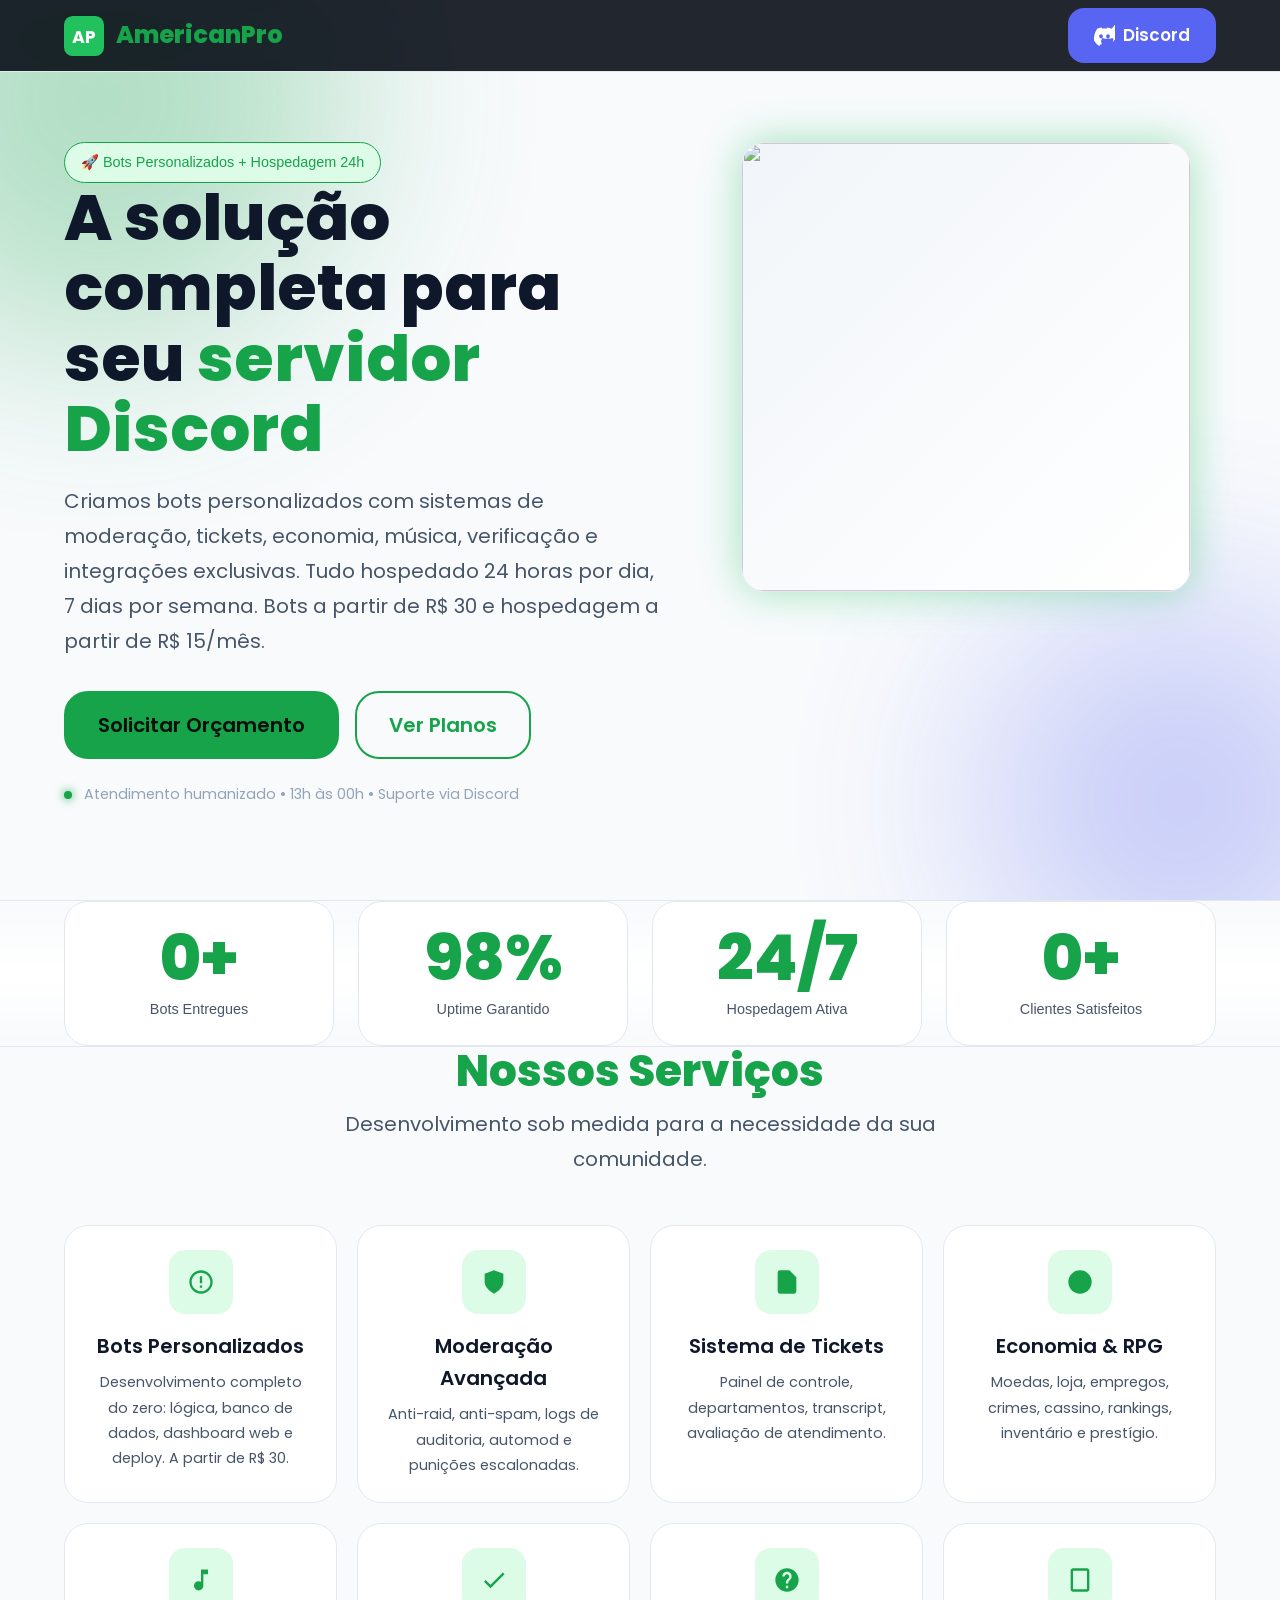
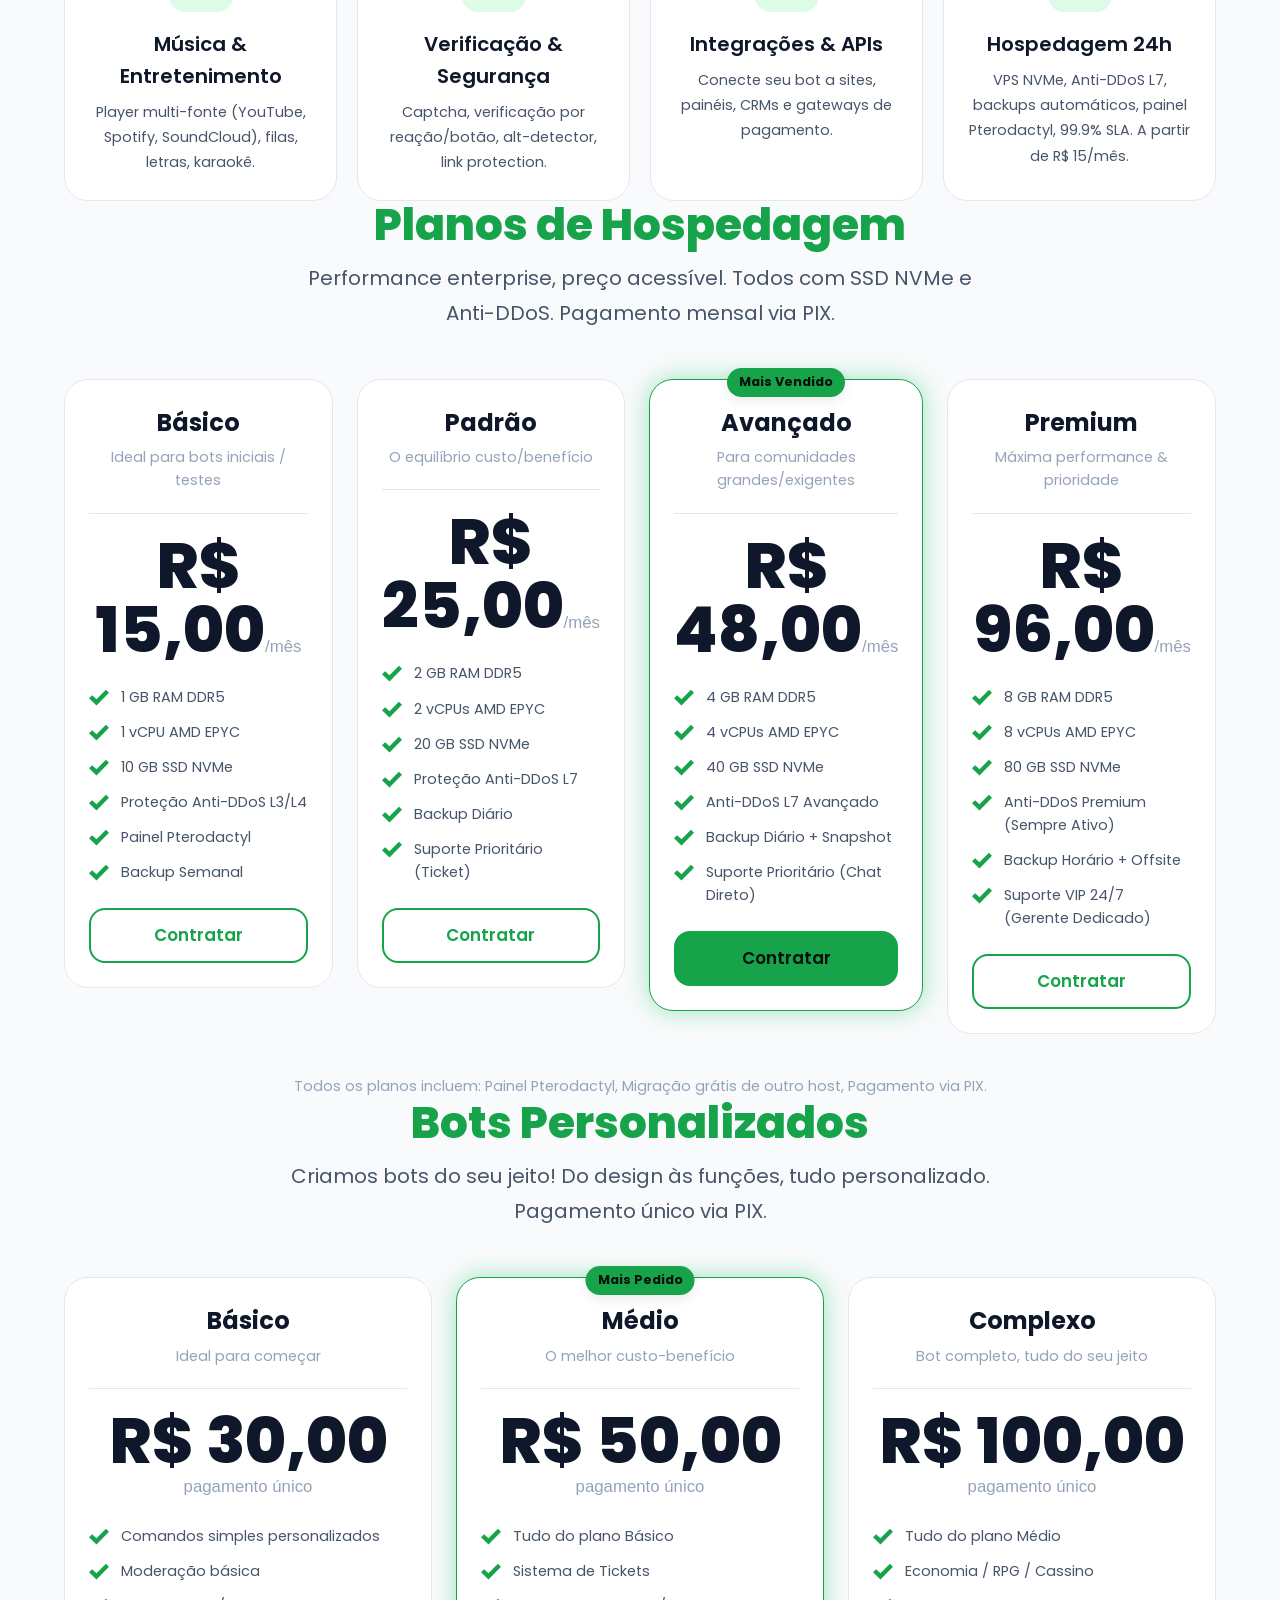
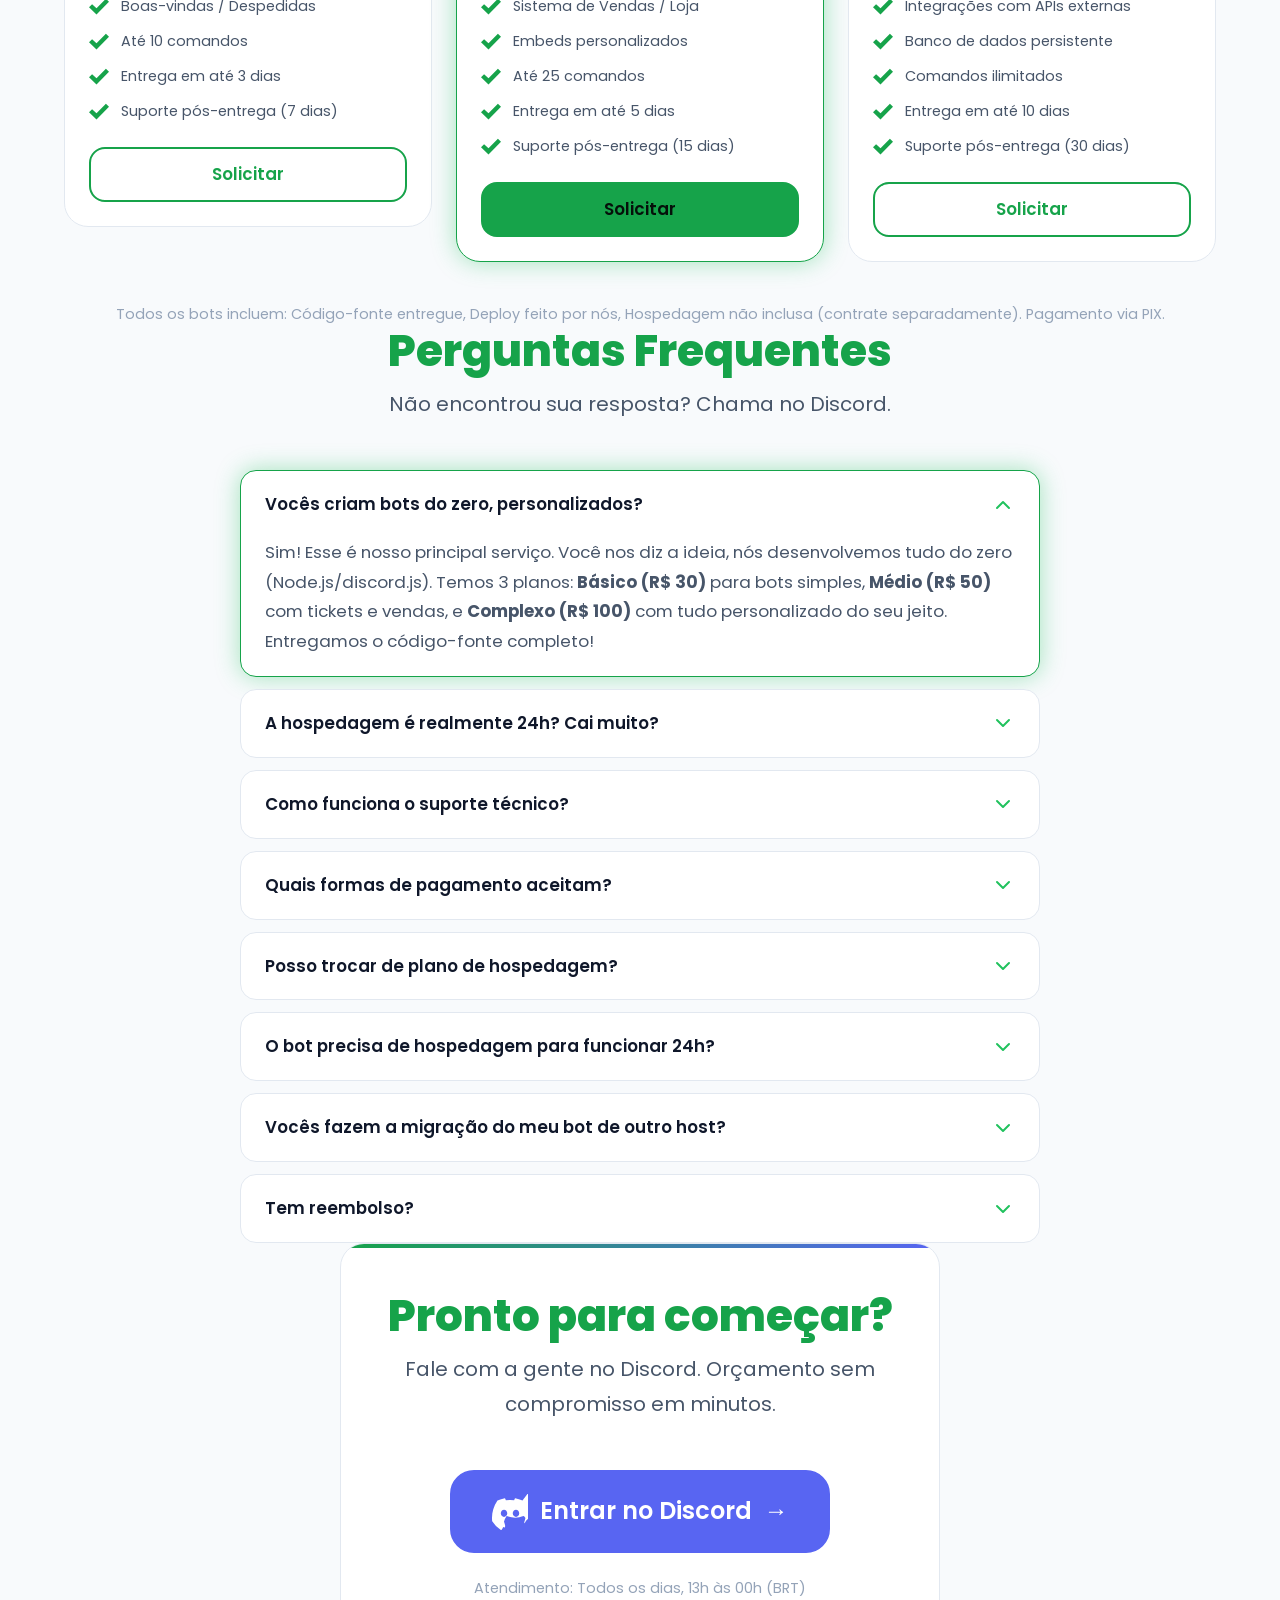
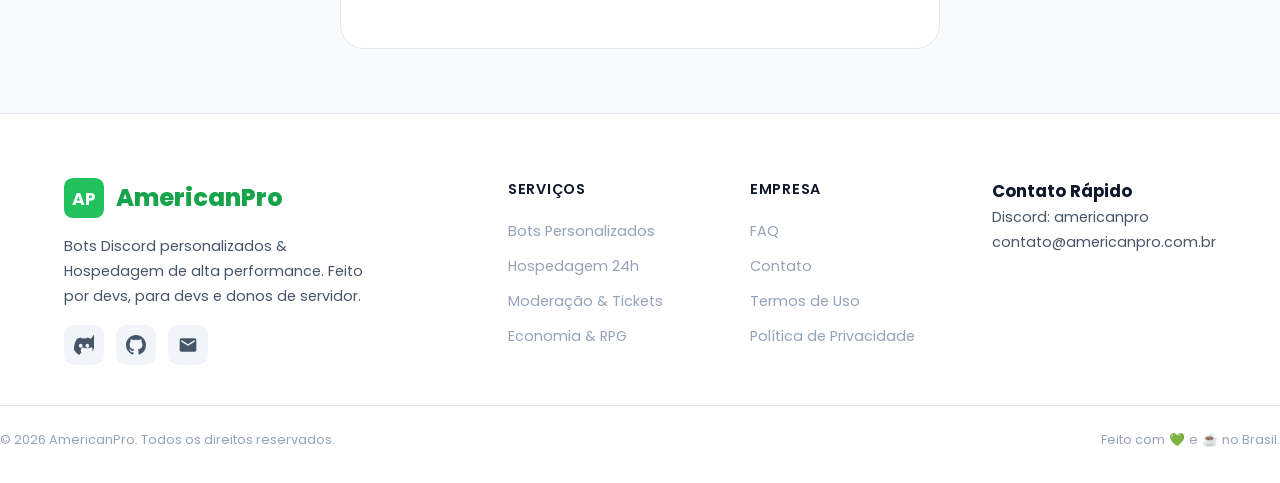
==== commit 02727f89: "Update bot delivery count in stats section" ====
--- a/index.html
+++ b/index.html
@@ -363,10 +363,10 @@
     <div class="container">
       <h2 id="stats-title" class="visually-hidden">Nossos Números</h2>
       <ul class="stats-grid" role="list">
-        <li class="stat-card" data-reveal="scale" style="transition-delay: 0ms"><div class="stat-value"><span class="counter" data-target="500">0</span>+</div><div class="stat-label">Bots Entregues</div></li>
+        <li class="stat-card" data-reveal="scale" style="transition-delay: 0ms"><div class="stat-value"><span class="counter" data-target="1">0</span>+</div><div class="stat-label">Bots Entregues</div></li>
         <li class="stat-card" data-reveal="scale" style="transition-delay: 100ms"><div class="stat-value"><span class="counter" data-target="99">0</span>%</div><div class="stat-label">Uptime Garantido</div></li>
         <li class="stat-card" data-reveal="scale" style="transition-delay: 200ms"><div class="stat-value">24/7</div><div class="stat-label">Hospedagem Ativa</div></li>
-        <li class="stat-card" data-reveal="scale" style="transition-delay: 300ms"><div class="stat-value"><span class="counter" data-target="50">0</span>+</div><div class="stat-label">Clientes Satisfeitos</div></li>
+        <li class="stat-card" data-reveal="scale" style="transition-delay: 300ms"><div class="stat-value"><span class="counter" data-target="1">0</span>+</div><div class="stat-label">Clientes Satisfeitos</div></li>
       </ul>
     </div>
   </section>
